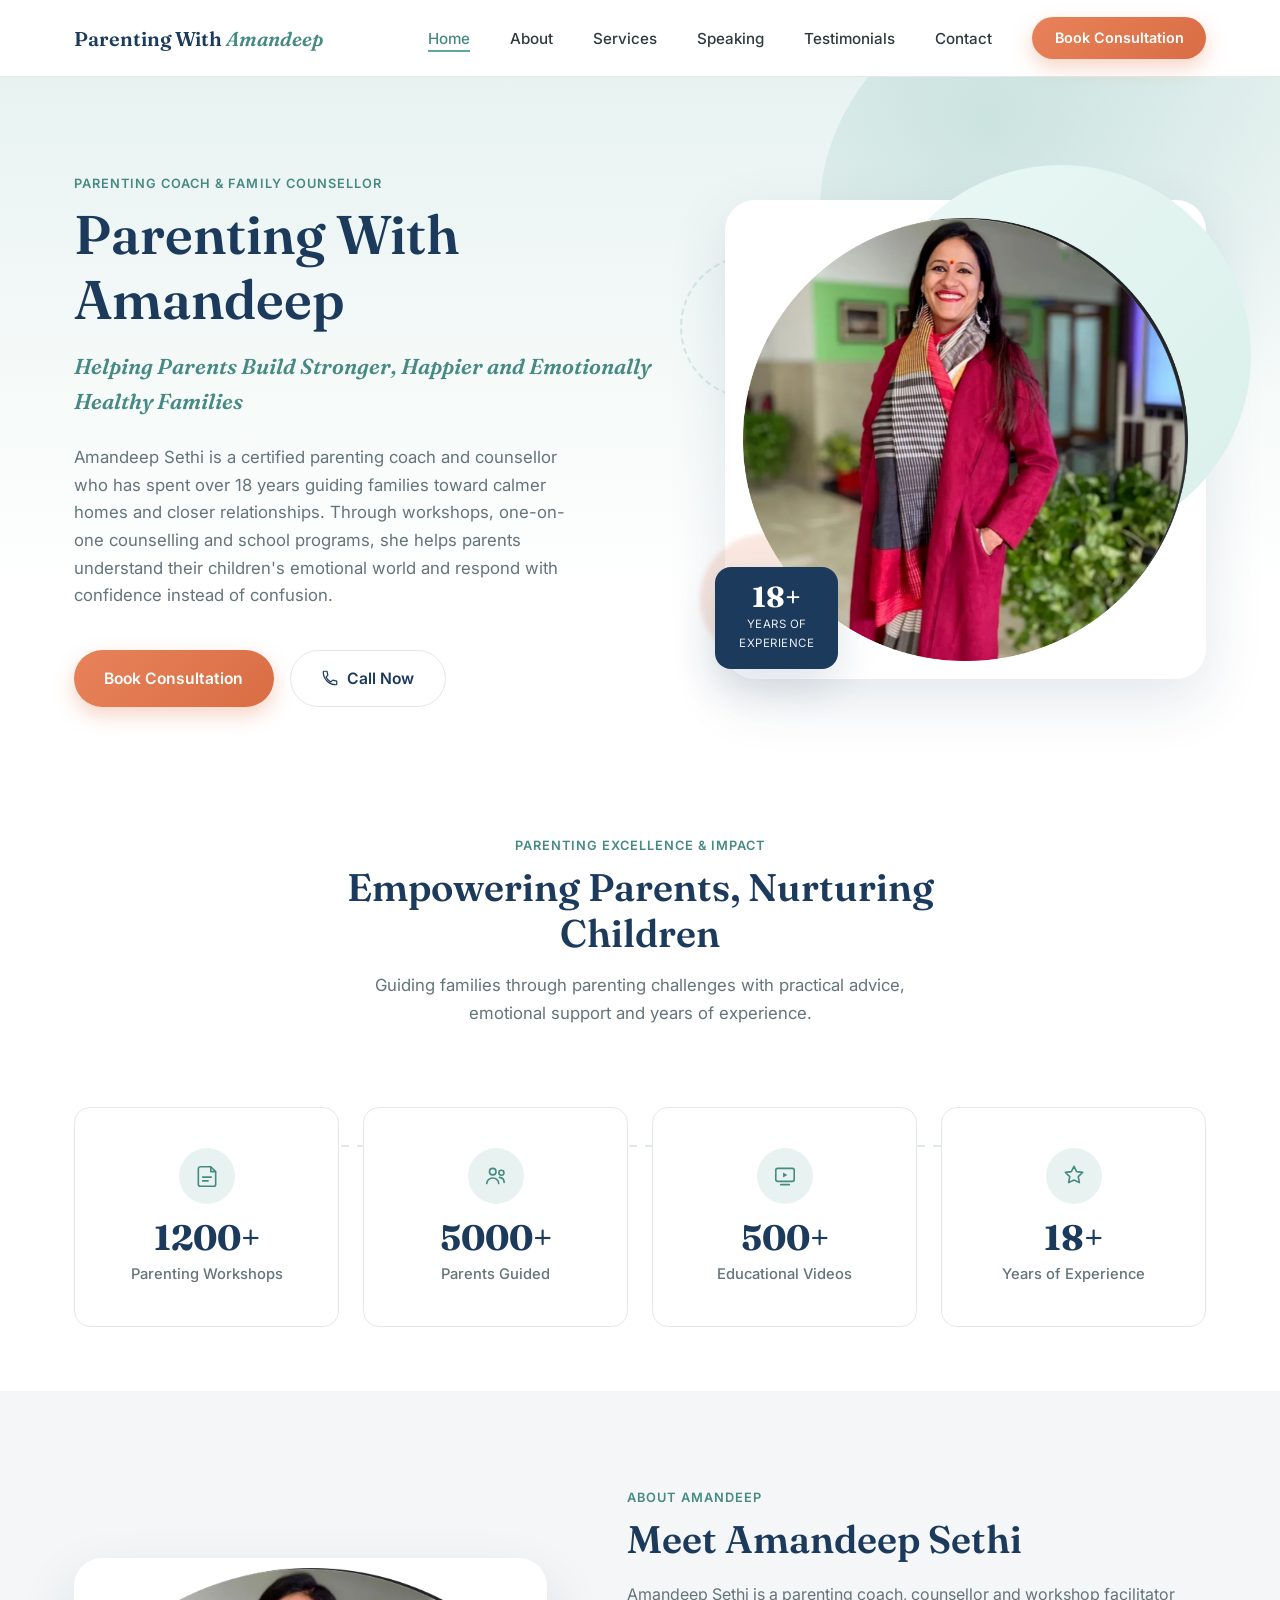
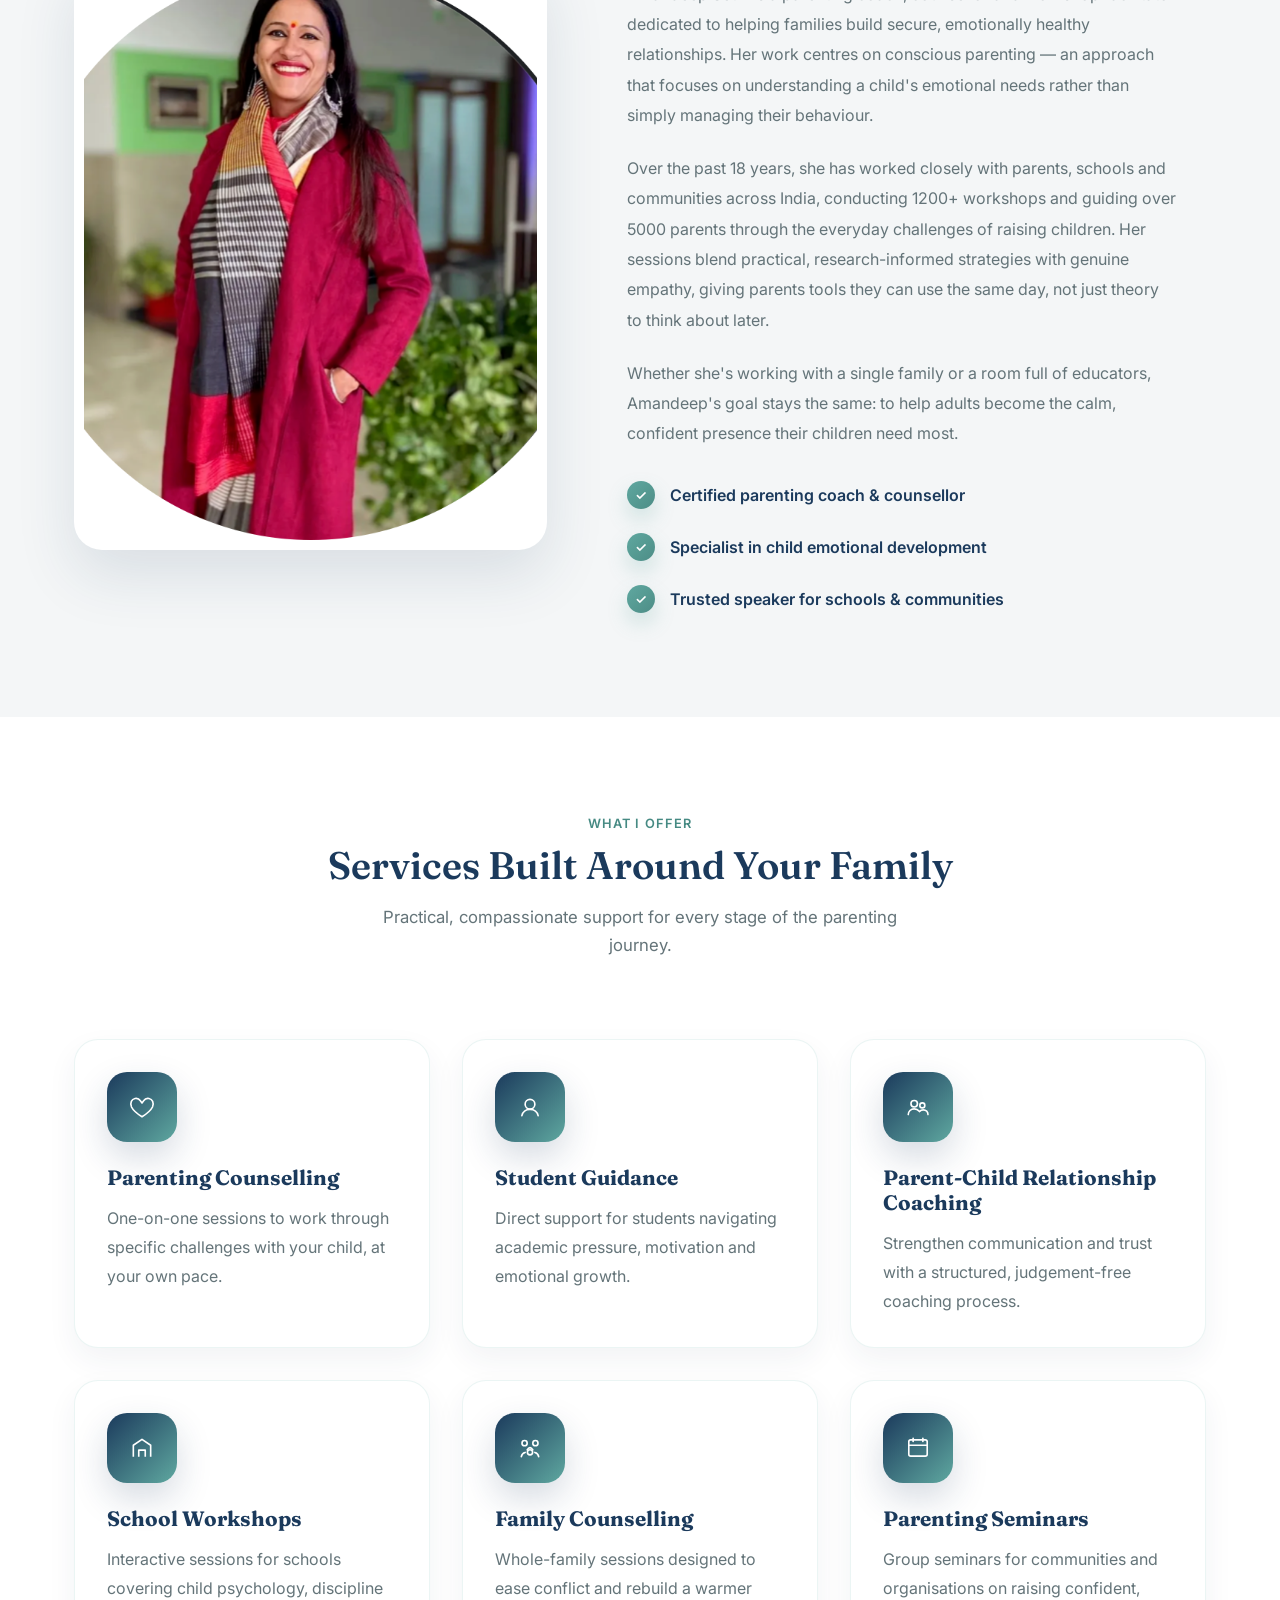
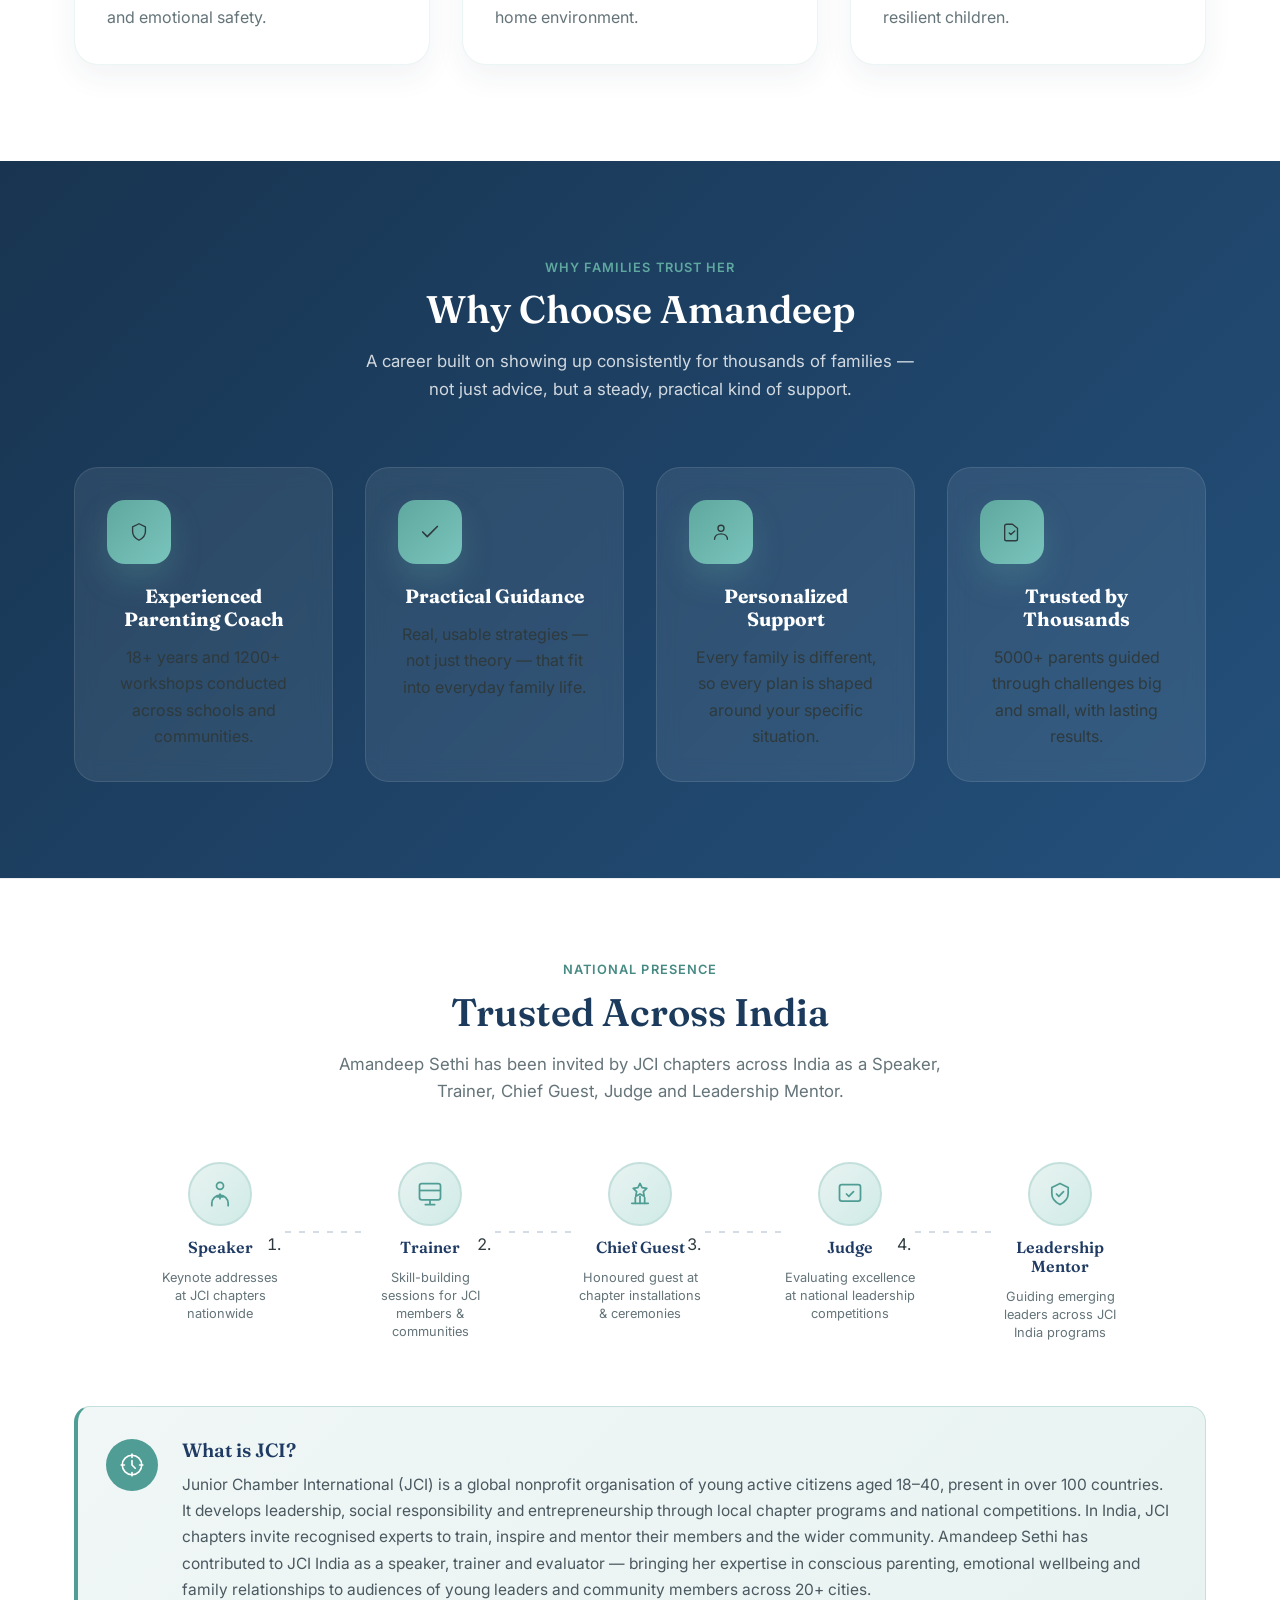
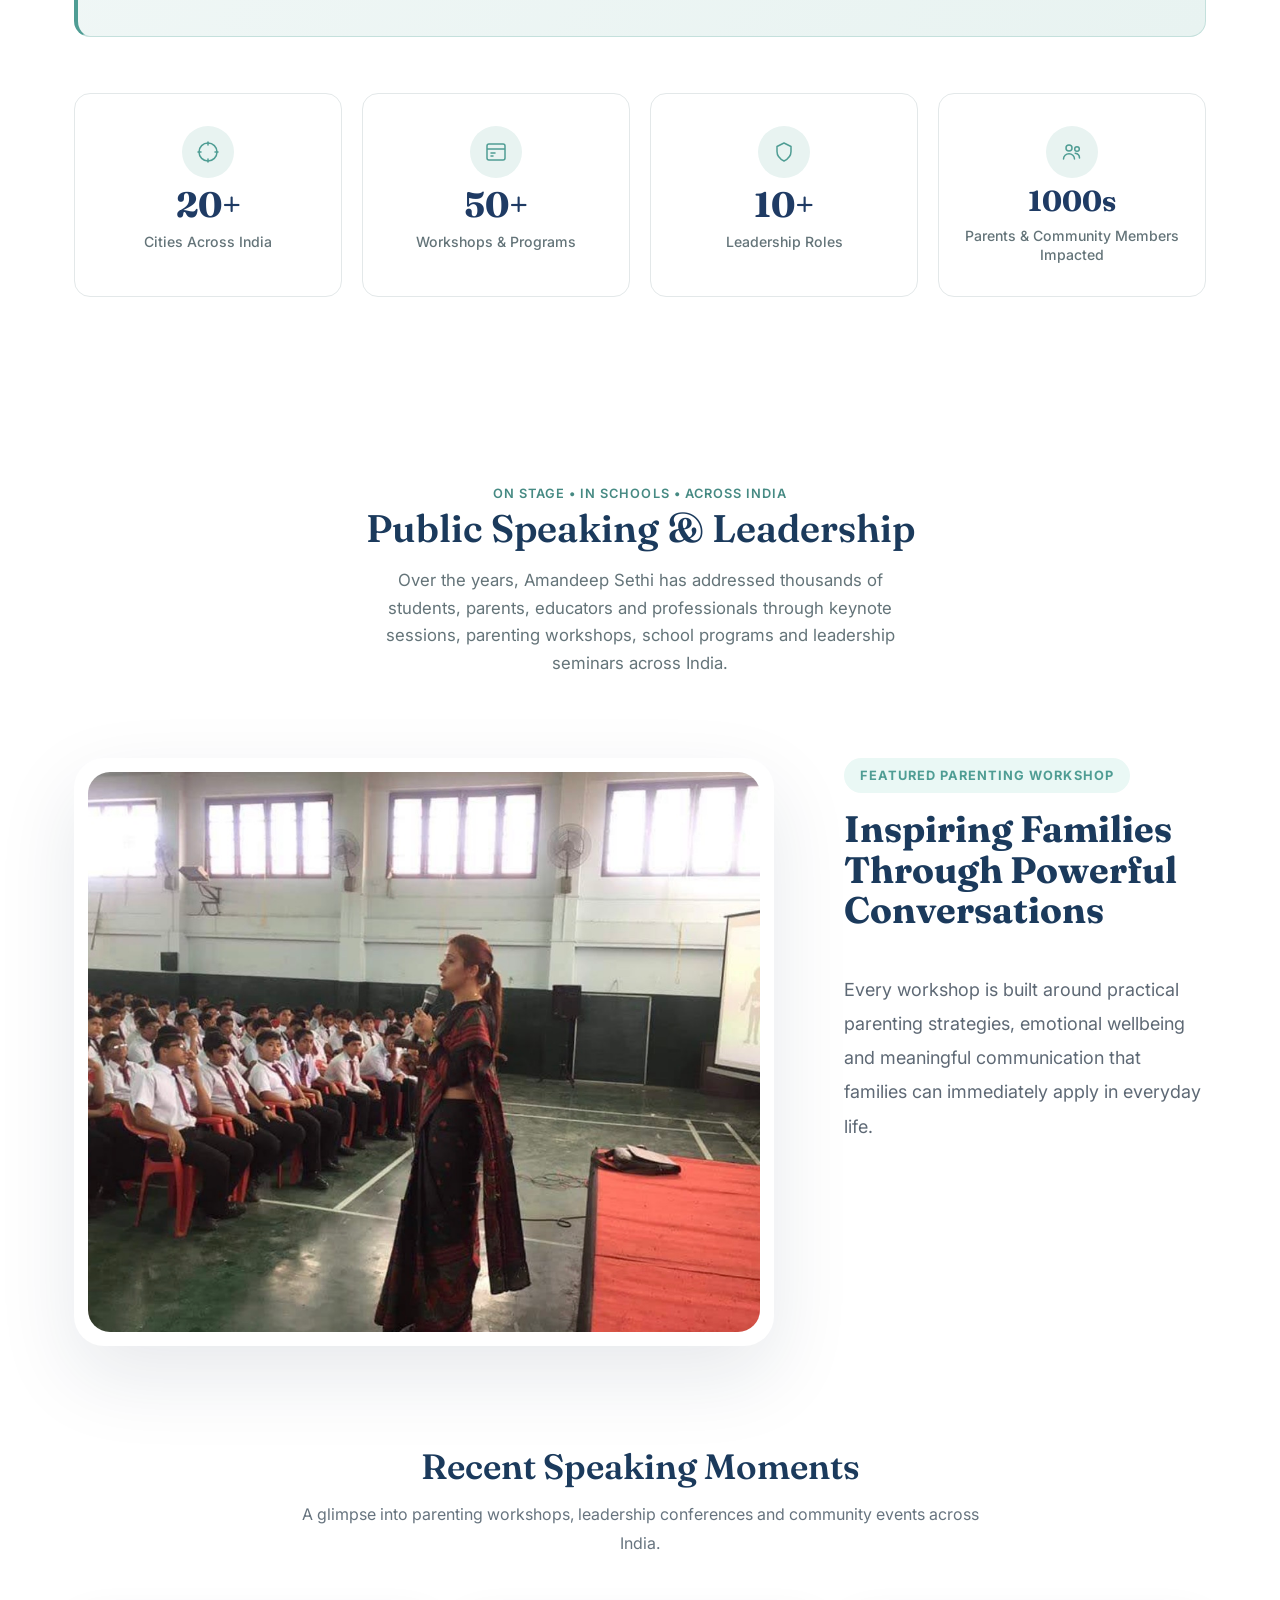
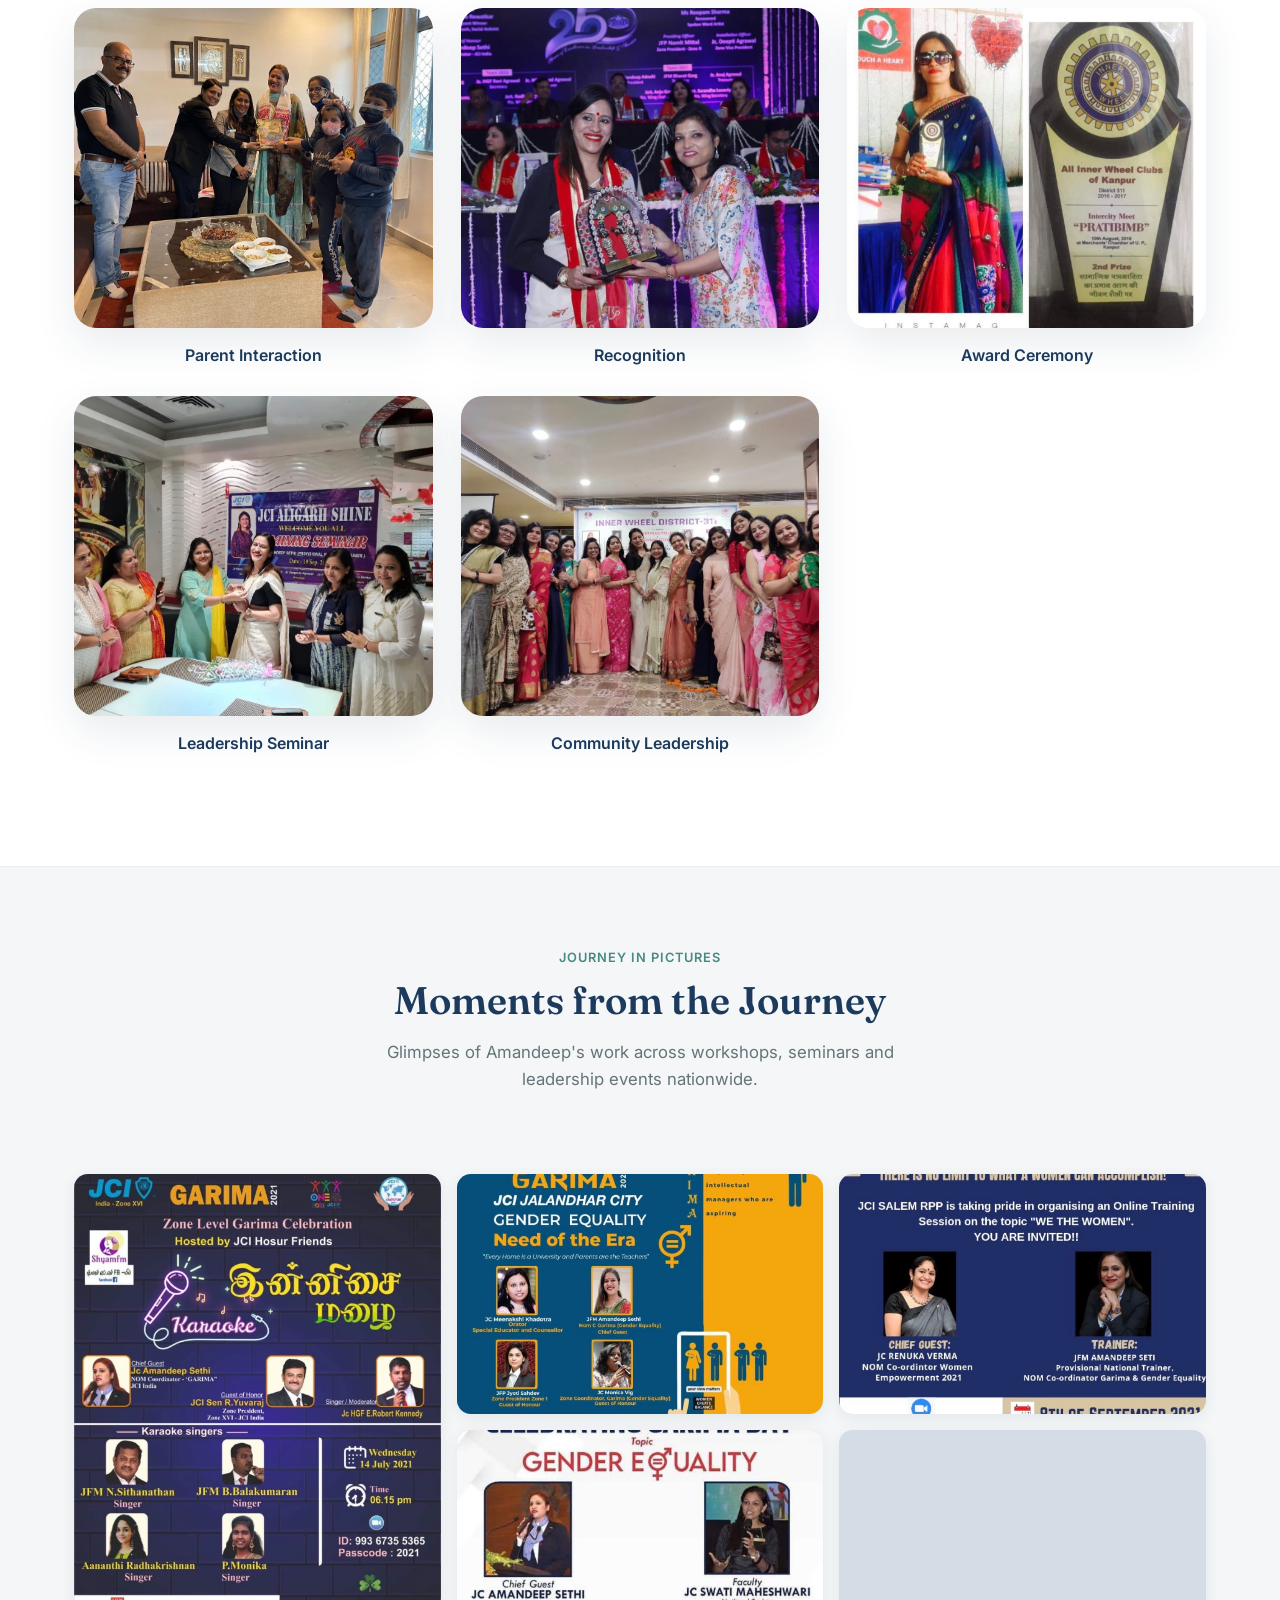
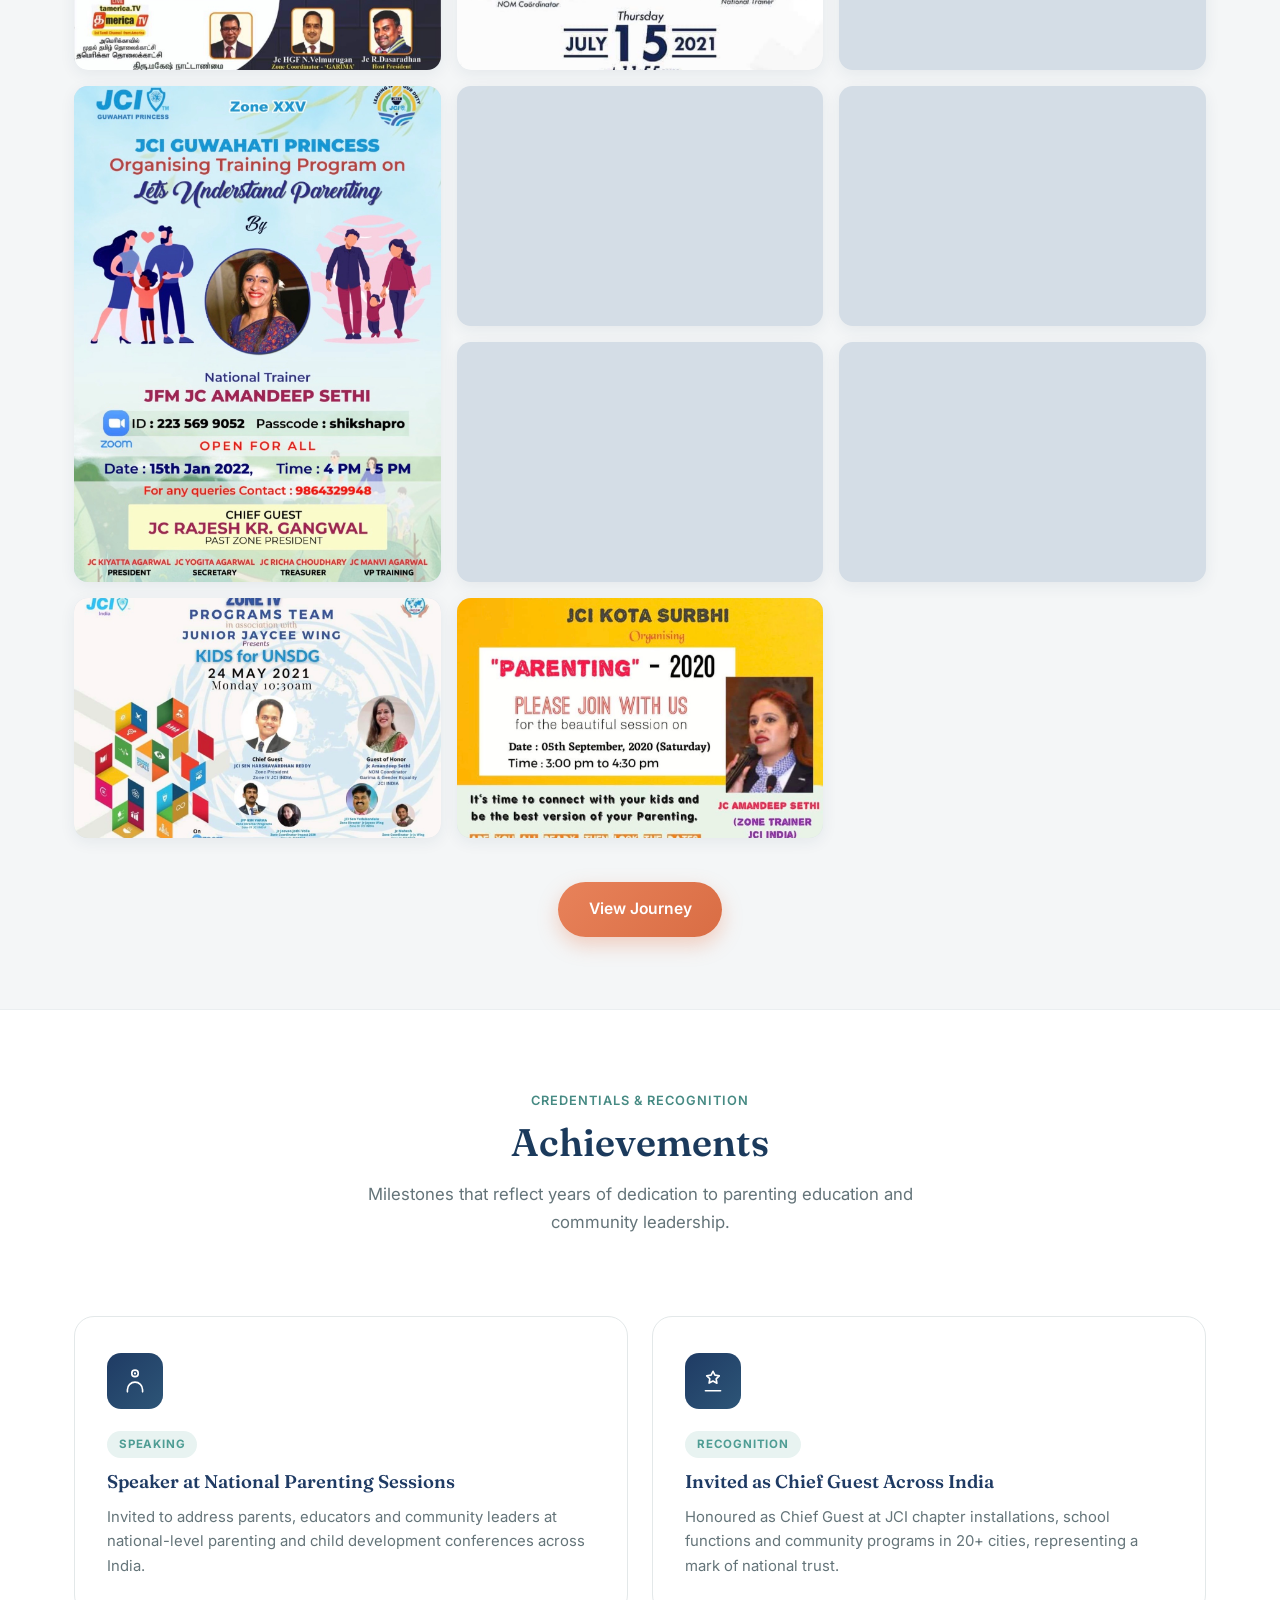
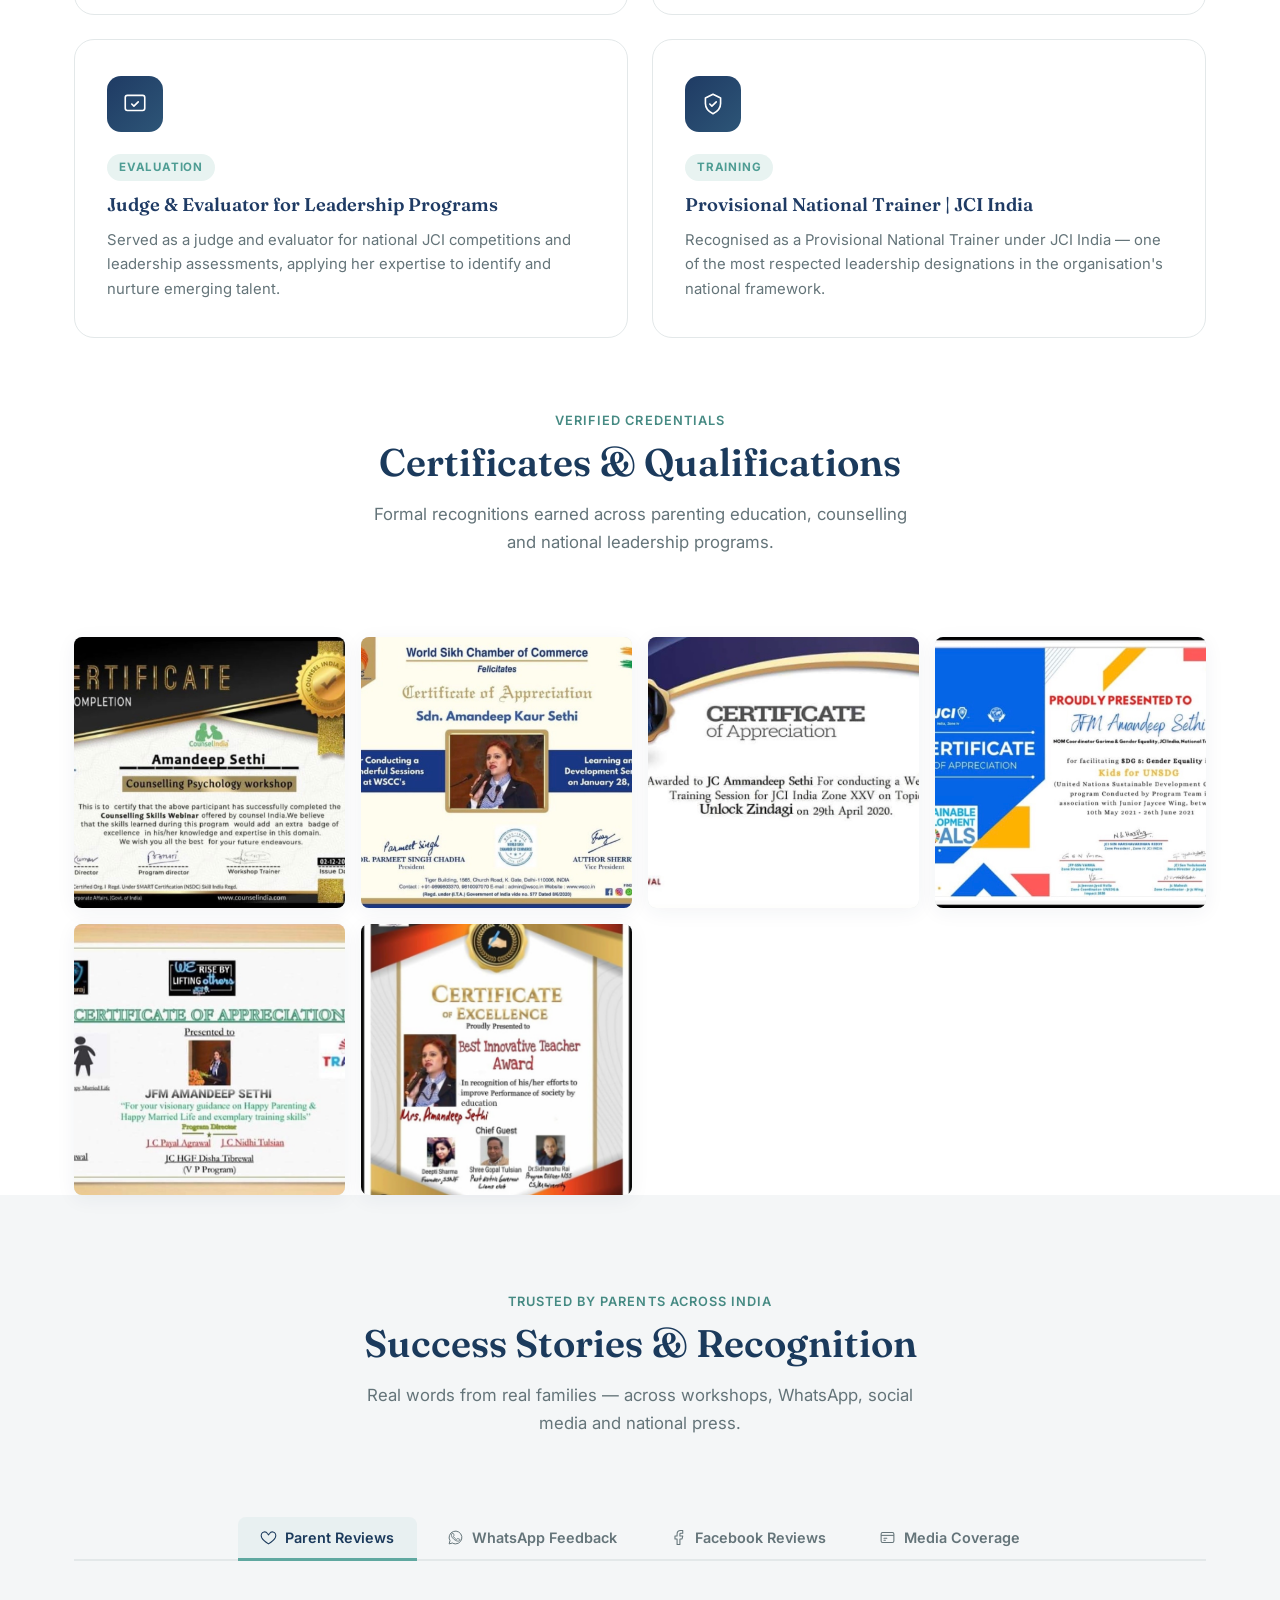
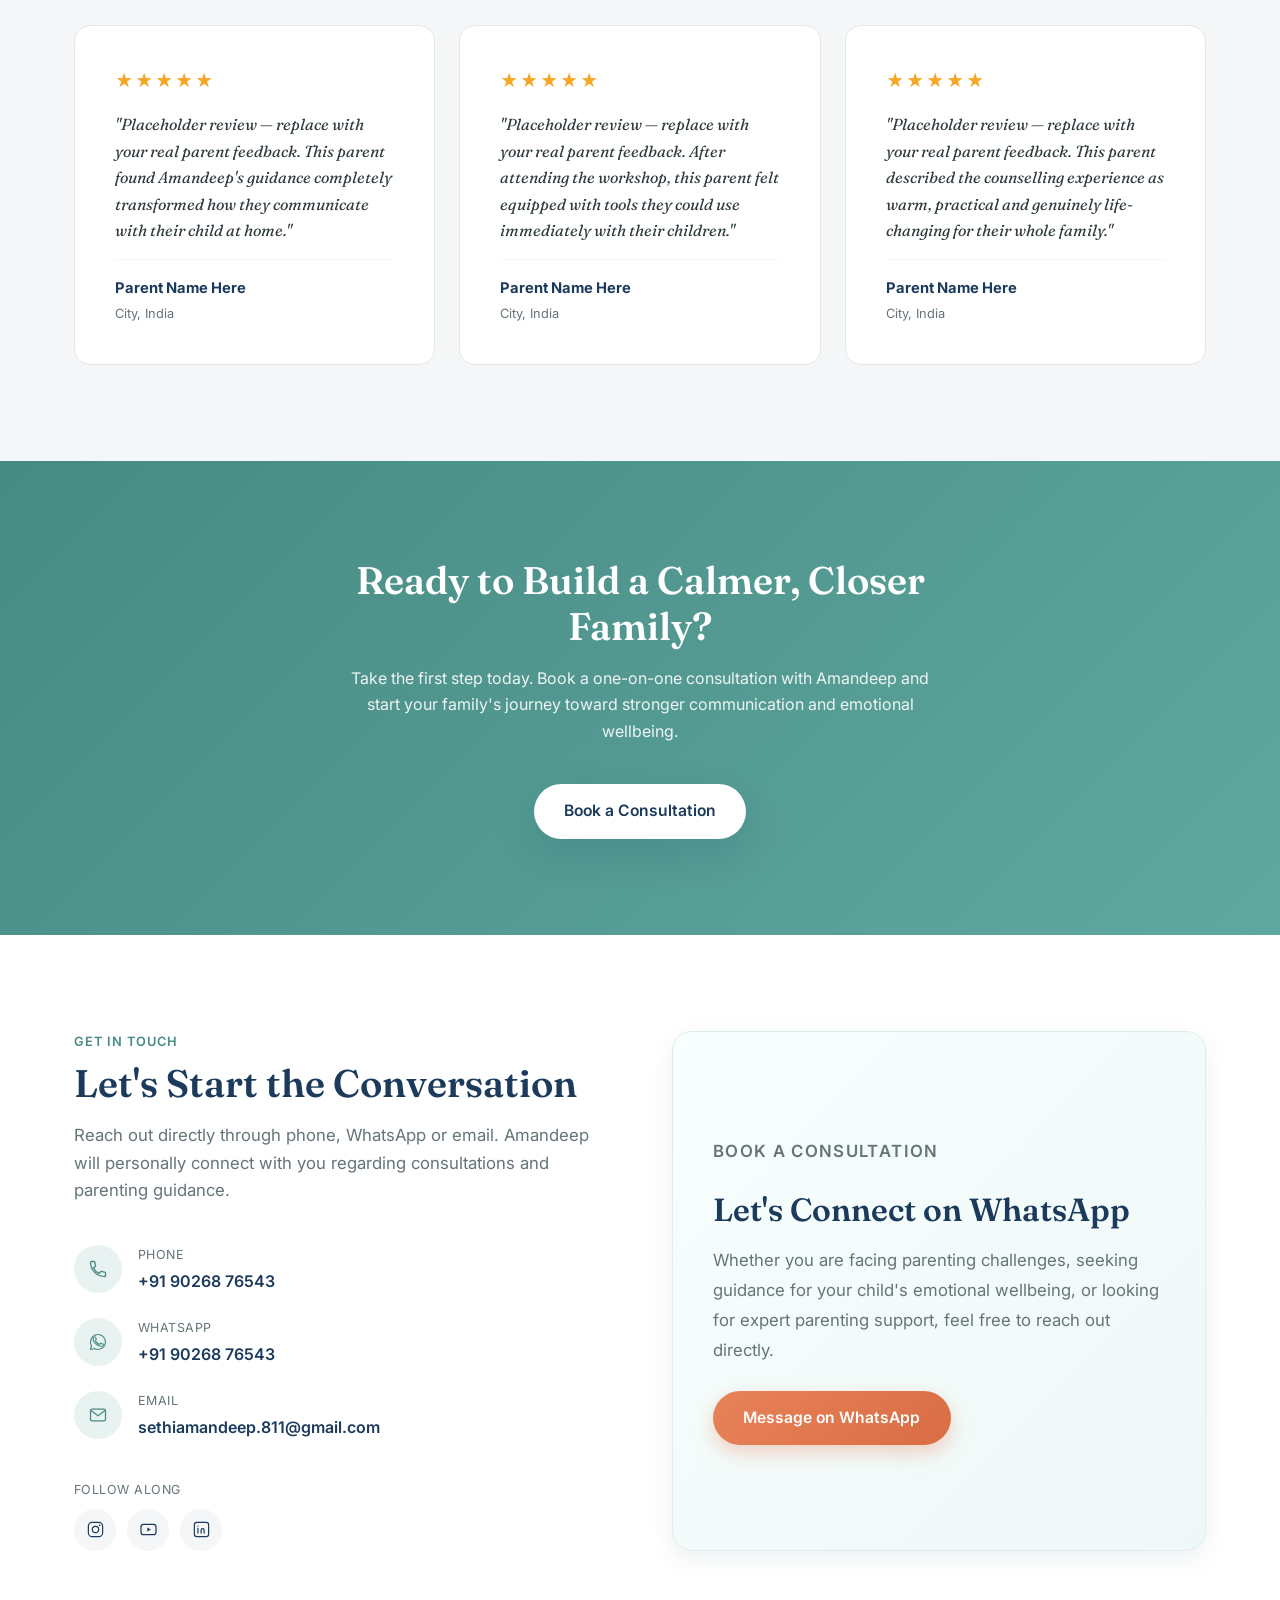
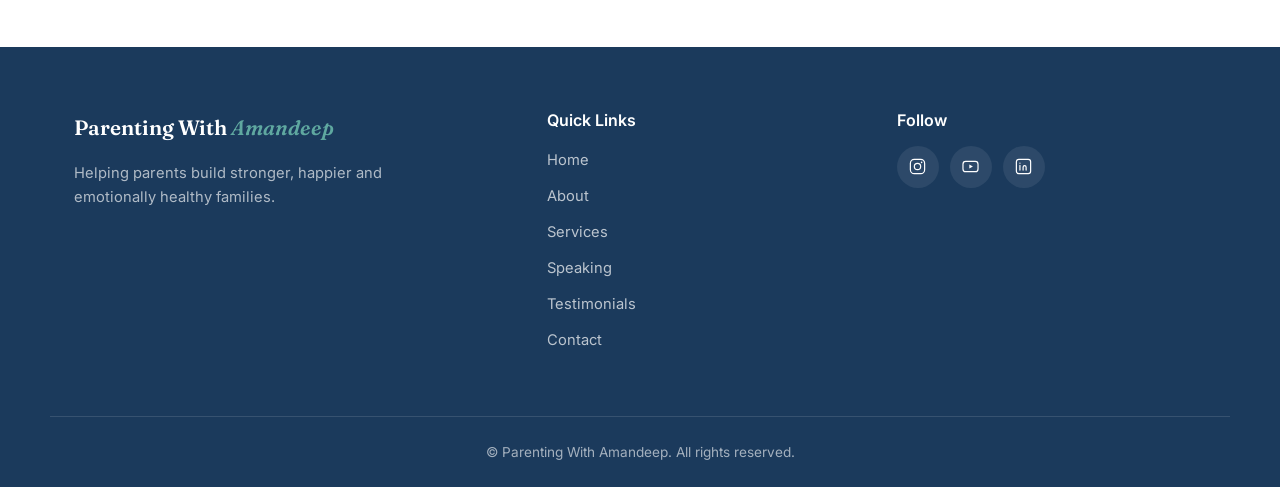
==== indexdummy.html @ 39b19f4b "Modified design of Parenting With Amandeep website" ====
<!DOCTYPE html>
<html lang="en">
<head>
  <meta charset="UTF-8" />
  <meta name="viewport" content="width=device-width, initial-scale=1.0" />
  <meta name="theme-color" content="#1b3a5c" />
  <title>Parenting With Amandeep | Parenting Coach &amp; Family Counsellor</title>
  <meta name="description" content="Amandeep Sethi — Parenting Coach, Counsellor and Workshop Facilitator. 1200+ workshops conducted, 5000+ parents guided. Book a consultation today." />

  <!-- Google Fonts: Fraunces (display/headlines) + Inter (body/UI) -->
  <link rel="preconnect" href="https://fonts.googleapis.com">
  <link rel="preconnect" href="https://fonts.gstatic.com" crossorigin>
  <link href="https://fonts.googleapis.com/css2?family=Fraunces:ital,opsz,wght@0,9..144,300;0,9..144,500;0,9..144,600;0,9..144,700;1,9..144,500&family=Inter:wght@400;500;600;700&display=swap" rel="stylesheet">

  <!-- Stylesheet -->
  <link rel="stylesheet" href="style.css" />
</head>
<body>

  <!-- Skip link for keyboard / screen-reader users -->
  <a href="#main-content" class="skip-link">
    
  </a>

  <!-- =========================================================
       SECTION 1 — NAVBAR
       Sticky top navigation with logo, links, and mobile hamburger
  ========================================================== -->
  <header class="navbar" id="navbar">
    <div class="container navbar__inner">

      <a href="#home" class="navbar__logo" aria-label="Parenting With Amandeep — Home">
        <span class="navbar__logo-text">Parenting With <em>Amandeep</em></span>
      </a>

      <nav class="navbar__nav" id="primaryNav" aria-label="Primary navigation">
        <ul class="navbar__links">
          <li><a href="#home" class="nav-link is-active" aria-current="page">Home</a></li>
          <li><a href="#about" class="nav-link">About</a></li>
          <li><a href="#services" class="nav-link">Services</a></li>
          <li><a href="#public-speaking" class="nav-link">Speaking</a></li>
          <li><a href="#testimonials" class="nav-link">Testimonials</a></li>
          <li><a href="#contact" class="nav-link">Contact</a></li>
        </ul>
        <a href="#contact" class="btn btn--primary btn--sm navbar__cta">Book Consultation</a>
      </nav>

      <!-- Mobile hamburger toggle -->
      <button class="hamburger" id="hamburger" type="button" aria-label="Toggle navigation menu" aria-haspopup="true" aria-expanded="false" aria-controls="mobileMenu">
        <span class="hamburger__bar" aria-hidden="true"></span>
        <span class="hamburger__bar" aria-hidden="true"></span>
        <span class="hamburger__bar" aria-hidden="true"></span>
      </button>
    </div>

    <!-- Mobile slide-down menu -->
    <nav class="mobile-menu" id="mobileMenu" aria-label="Mobile navigation">
      <ul class="mobile-menu__links">
        <li><a href="#home" class="mobile-link">Home</a></li>
        <li><a href="#about" class="mobile-link">About</a></li>
        <li><a href="#services" class="mobile-link">Services</a></li>
        <li><a href="#public-speaking" class="mobile-link">Speaking</a></li>
        <li><a href="#testimonials" class="mobile-link">Testimonials</a></li>
        <li><a href="#contact" class="mobile-link">Contact</a></li>
      </ul>
      <a href="#contact" class="btn btn--primary mobile-menu__cta">Book Consultation</a>
    </nav>
  </header>

  <main id="main-content">

    <!-- =========================================================
         SECTION 2 — HERO
         Headline, subheading, intro paragraph, CTA buttons, portrait
    ========================================================== -->
    <section class="hero" id="home" aria-label="Introduction">
      <div class="hero__blob" aria-hidden="true"></div>
      <div class="container hero__inner">

        <div class="hero__content">
          <p class="eyebrow">Parenting Coach &amp; Family Counsellor</p>
          <h1 class="hero__title">Parenting With Amandeep</h1>
          <p class="hero__subtitle">Helping Parents Build Stronger, Happier and Emotionally Healthy Families</p>
          <p class="hero__text">
            Amandeep Sethi is a certified parenting coach and counsellor who has spent over 18 years
            guiding families toward calmer homes and closer relationships. Through workshops, one-on-one
            counselling and school programs, she helps parents understand their children's emotional world
            and respond with confidence instead of confusion.
          </p>

          <div class="hero__actions">
            <a href="#contact" class="btn btn--primary">
              Book Consultation
            </a>
            <a href="tel:+910000000000" class="btn btn--outline">
              <svg class="btn__icon" viewBox="0 0 24 24" fill="none" aria-hidden="true">
                <path d="M6.6 10.8c1.4 2.8 3.7 5.1 6.5 6.5l2.2-2.2c.3-.3.7-.4 1-.2 1.2.5 2.4.8 3.7.8.6 0 1 .4 1 1V20c0 .6-.4 1-1 1C10.6 21 3 13.4 3 4c0-.6.4-1 1-1h3.3c.6 0 1 .4 1 1 0 1.3.3 2.5.8 3.7.1.4 0 .8-.2 1L6.6 10.8z" stroke="currentColor" stroke-width="1.6" stroke-linecap="round" stroke-linejoin="round"/>
              </svg>
              Call Now
            </a>
          </div>
        </div>

        <div class="hero__media">
          <div class="hero__image-frame">
            <img
              src="images/amandeep.PNG"
              alt="Amandeep Sethi, Parenting Coach and Counsellor"
              class="hero__image"
              width="800"
              height="840"
              loading="eager"
              decoding="async"
              fetchpriority="high" />
          </div>
          <div class="hero__badge">
            <span class="hero__badge-number">18+</span>
            <span class="hero__badge-label">Years of<br />Experience</span>
          </div>
        </div>

      </div>
    </section>

    <!-- =========================================================
         SECTION 3 — ACHIEVEMENTS
         Milestone strip: connected stat cards representing a
         career timeline of accumulated trust
    ========================================================== -->
    <section class="achievements" aria-labelledby="achievements-heading">
      <div class="container">
        <div class="section-head">
          <p class="eyebrow">Parenting Excellence &amp; Impact</p>
          <h2 class="section-title" id="achievements-heading">
            Empowering Parents, Nurturing Children
          </h2>
          <p class="section-subtitle">
            Guiding families through parenting challenges with practical advice, emotional support and years of experience.
          </p>
        </div>
      </div>
      <div class="container">
        <ul class="milestones" aria-label="Career milestones">

          <li class="milestone">
            <div class="milestone__icon" aria-hidden="true">
              <svg viewBox="0 0 24 24" fill="none" aria-hidden="true"><path d="M4 19.5V5.5a2 2 0 0 1 2-2h9.5l4.5 4.5V19.5a2 2 0 0 1-2 2H6a2 2 0 0 1-2-2z" stroke="currentColor" stroke-width="1.5" stroke-linejoin="round"/><path d="M15.5 3.5V8h4.5" stroke="currentColor" stroke-width="1.5" stroke-linejoin="round"/><path d="M8 13h8M8 16.5h5" stroke="currentColor" stroke-width="1.5" stroke-linecap="round"/></svg>
            </div>
            <span class="milestone__number" data-count="1200" data-suffix="+" aria-label="1200 plus">0</span>
            <span class="milestone__label">Parenting Workshops</span>
          </li>

          <li class="milestone">
            <div class="milestone__icon" aria-hidden="true">
              <svg viewBox="0 0 24 24" fill="none" aria-hidden="true"><circle cx="9" cy="8" r="3" stroke="currentColor" stroke-width="1.5"/><path d="M3.5 19c0-3 2.5-5.2 5.5-5.2s5.5 2.2 5.5 5.2" stroke="currentColor" stroke-width="1.5" stroke-linecap="round"/><circle cx="17" cy="9" r="2.3" stroke="currentColor" stroke-width="1.5"/><path d="M15.2 13.3c2.4.3 4.3 2.2 4.3 4.7" stroke="currentColor" stroke-width="1.5" stroke-linecap="round"/></svg>
            </div>
            <span class="milestone__number" data-count="5000" data-suffix="+" aria-label="5000 plus">0</span>
            <span class="milestone__label">Parents Guided</span>
          </li>

          <li class="milestone">
            <div class="milestone__icon" aria-hidden="true">
              <svg viewBox="0 0 24 24" fill="none" aria-hidden="true"><rect x="3.5" y="5" width="17" height="12" rx="1.8" stroke="currentColor" stroke-width="1.5"/><path d="M10.2 8.7l4 2.3-4 2.3V8.7z" fill="currentColor"/><path d="M8 20h8" stroke="currentColor" stroke-width="1.5" stroke-linecap="round"/></svg>
            </div>
            <span class="milestone__number" data-count="500" data-suffix="+" aria-label="500 plus">0</span>
            <span class="milestone__label">Educational Videos</span>
          </li>

          <li class="milestone">
            <div class="milestone__icon" aria-hidden="true">
              <svg viewBox="0 0 24 24" fill="none" aria-hidden="true"><path d="M12 3l2.4 5 5.6.7-4.1 3.9 1.1 5.5L12 15.7 7 18.1l1.1-5.5L4 8.7l5.6-.7L12 3z" stroke="currentColor" stroke-width="1.5" stroke-linejoin="round"/></svg>
            </div>
            <span class="milestone__number" data-count="18" data-suffix="+" aria-label="18 plus">0</span>
            <span class="milestone__label">Years of Experience</span>
          </li>

        </ul>
      </div>
    </section>

    <!-- =========================================================
         SECTION 4 — ABOUT
         Title, professional bio copy, secondary image placeholder
    ========================================================== -->
    <section class="about" id="about" aria-labelledby="about-heading">
      <div class="container about__inner">

        <div class="about__media">
          <div class="about__image-frame">
            <img
              src="images/amandeep-about.PNG"
              alt="Amandeep Sethi conducting a parenting workshop"
              class="about__image"
              width="640"
              height="800"
              loading="lazy"
              decoding="async" />
          </div>
        </div>

        <div class="about__content">
          <p class="eyebrow">About Amandeep</p>
          <h2 class="section-title" id="about-heading">Meet Amandeep Sethi</h2>
          <p class="about__text">
            Amandeep Sethi is a parenting coach, counsellor and workshop facilitator dedicated to helping
            families build secure, emotionally healthy relationships. Her work centres on conscious
            parenting — an approach that focuses on understanding a child's emotional needs rather than
            simply managing their behaviour.
          </p>
          <p class="about__text">
            Over the past 18 years, she has worked closely with parents, schools and communities across
            India, conducting 1200+ workshops and guiding over 5000 parents through the everyday
            challenges of raising children. Her sessions blend practical, research-informed strategies
            with genuine empathy, giving parents tools they can use the same day, not just theory to
            think about later.
          </p>
          <p class="about__text">
            Whether she's working with a single family or a room full of educators, Amandeep's goal stays
            the same: to help adults become the calm, confident presence their children need most.
          </p>

          <ul class="about__highlights">
            <li><span class="check" aria-hidden="true">✓</span> Certified parenting coach &amp; counsellor</li>
            <li><span class="check" aria-hidden="true">✓</span> Specialist in child emotional development</li>
            <li><span class="check" aria-hidden="true">✓</span> Trusted speaker for schools &amp; communities</li>
          </ul>
        </div>

      </div>
    </section>

    <!-- =========================================================
         SECTION 5 — SERVICES
         Responsive icon-led service cards
    ========================================================== -->
    <section class="services" id="services" aria-labelledby="services-heading">
      <div class="container">
        <div class="section-head">
          <p class="eyebrow">What I Offer</p>
          <h2 class="section-title" id="services-heading">Services Built Around Your Family</h2>
          <p class="section-subtitle">Practical, compassionate support for every stage of the parenting journey.</p>
        </div>

        <div class="services__grid">

          <article class="service-card">
            <div class="service-card__icon" aria-hidden="true">
              <svg viewBox="0 0 24 24" fill="none" aria-hidden="true"><path d="M12 21s-7.5-4.6-9.7-9C.7 8.1 2.4 4.8 5.6 4.2c2-.4 3.8.5 4.9 2.1l1.5 2 1.5-2c1.1-1.6 2.9-2.5 4.9-2.1 3.2.6 4.9 3.9 3.3 7.8C19.5 16.4 12 21 12 21z" stroke="currentColor" stroke-width="1.5" stroke-linejoin="round"/></svg>
            </div>
            <h3 class="service-card__title">Parenting Counselling</h3>
            <p class="service-card__text">One-on-one sessions to work through specific challenges with your child, at your own pace.</p>
          </article>

          <article class="service-card">
            <div class="service-card__icon" aria-hidden="true">
              <svg viewBox="0 0 24 24" fill="none" aria-hidden="true"><path d="M12 14c2.5 0 4.5-2 4.5-4.5S14.5 5 12 5 7.5 7 7.5 9.5 9.5 14 12 14z" stroke="currentColor" stroke-width="1.5"/><path d="M4.5 20c.6-3.4 3.6-5.8 7.5-5.8s6.9 2.4 7.5 5.8" stroke="currentColor" stroke-width="1.5" stroke-linecap="round"/></svg>
            </div>
            <h3 class="service-card__title">Student Guidance</h3>
            <p class="service-card__text">Direct support for students navigating academic pressure, motivation and emotional growth.</p>
          </article>

          <article class="service-card">
            <div class="service-card__icon" aria-hidden="true">
              <svg viewBox="0 0 24 24" fill="none" aria-hidden="true"><circle cx="8.5" cy="9" r="3" stroke="currentColor" stroke-width="1.5"/><circle cx="16" cy="10.5" r="2.3" stroke="currentColor" stroke-width="1.5"/><path d="M3 19c0-3 2.5-5.3 5.5-5.3 1.8 0 3.4.8 4.4 2.1" stroke="currentColor" stroke-width="1.5" stroke-linecap="round"/><path d="M13.5 16.2c.8-1 2-1.6 3.4-1.6 2.4 0 4.3 1.9 4.3 4.4" stroke="currentColor" stroke-width="1.5" stroke-linecap="round"/></svg>
            </div>
            <h3 class="service-card__title">Parent-Child Relationship Coaching</h3>
            <p class="service-card__text">Strengthen communication and trust with a structured, judgement-free coaching process.</p>
          </article>

          <article class="service-card">
            <div class="service-card__icon" aria-hidden="true">
              <svg viewBox="0 0 24 24" fill="none" aria-hidden="true"><path d="M4 20V9.5L12 4l8 5.5V20" stroke="currentColor" stroke-width="1.5" stroke-linejoin="round"/><path d="M9 20v-6h6v6" stroke="currentColor" stroke-width="1.5" stroke-linejoin="round"/></svg>
            </div>
            <h3 class="service-card__title">School Workshops</h3>
            <p class="service-card__text">Interactive sessions for schools covering child psychology, discipline and emotional safety.</p>
          </article>

          <article class="service-card">
            <div class="service-card__icon" aria-hidden="true">
              <svg viewBox="0 0 24 24" fill="none" aria-hidden="true"><circle cx="7" cy="7.5" r="2.4" stroke="currentColor" stroke-width="1.5"/><circle cx="17" cy="7.5" r="2.4" stroke="currentColor" stroke-width="1.5"/><circle cx="12" cy="16" r="2.4" stroke="currentColor" stroke-width="1.5"/><path d="M4 20c.3-2 1.6-3.5 3.5-3.9M20 20c-.3-2-1.6-3.5-3.5-3.9M9.4 13.7c.7-1.2 1.6-2 2.6-2s1.9.8 2.6 2" stroke="currentColor" stroke-width="1.5" stroke-linecap="round"/></svg>
            </div>
            <h3 class="service-card__title">Family Counselling</h3>
            <p class="service-card__text">Whole-family sessions designed to ease conflict and rebuild a warmer home environment.</p>
          </article>

          <article class="service-card">
            <div class="service-card__icon" aria-hidden="true">
              <svg viewBox="0 0 24 24" fill="none" aria-hidden="true"><rect x="3.5" y="4.5" width="17" height="15" rx="1.8" stroke="currentColor" stroke-width="1.5"/><path d="M3.5 9.5h17" stroke="currentColor" stroke-width="1.5"/><path d="M7.5 3v3M16.5 3v3" stroke="currentColor" stroke-width="1.5" stroke-linecap="round"/></svg>
            </div>
            <h3 class="service-card__title">Parenting Seminars</h3>
            <p class="service-card__text">Group seminars for communities and organisations on raising confident, resilient children.</p>
          </article>

        </div>
      </div>
    </section>

    <!-- =========================================================
         SECTION 6 — WHY CHOOSE AMANDEEP
    ========================================================== -->
    <section class="why-choose" aria-labelledby="why-choose-heading">
      <div class="container why-choose__inner">

        <div class="why-choose__content">
          <p class="eyebrow">Why Families Trust Her</p>
          <h2 class="section-title" id="why-choose-heading">Why Choose Amandeep</h2>
          <p class="section-subtitle">
            A career built on showing up consistently for thousands of families — not just advice,
            but a steady, practical kind of support.
          </p>

          <div class="why-grid">
            <div class="why-item">
              <div class="why-item__icon" aria-hidden="true">
                <svg viewBox="0 0 24 24" fill="none" aria-hidden="true"><path d="M12 3l7 3.5v5c0 4.5-3 7.5-7 9.5-4-2-7-5-7-9.5v-5L12 3z" stroke="currentColor" stroke-width="1.5" stroke-linejoin="round"/></svg>
              </div>
              <h3 class="why-item__title">Experienced Parenting Coach</h3>
              <p class="why-item__text">18+ years and 1200+ workshops conducted across schools and communities.</p>
            </div>

            <div class="why-item">
              <div class="why-item__icon" aria-hidden="true">
                <svg viewBox="0 0 24 24" fill="none" aria-hidden="true"><path d="M4 12l5 5L20 6" stroke="currentColor" stroke-width="1.8" stroke-linecap="round" stroke-linejoin="round"/></svg>
              </div>
              <h3 class="why-item__title">Practical Guidance</h3>
              <p class="why-item__text">Real, usable strategies — not just theory — that fit into everyday family life.</p>
            </div>

            <div class="why-item">
              <div class="why-item__icon" aria-hidden="true">
                <svg viewBox="0 0 24 24" fill="none" aria-hidden="true"><circle cx="12" cy="8" r="3.3" stroke="currentColor" stroke-width="1.5"/><path d="M5 20c0-3.5 3-6 7-6s7 2.5 7 6" stroke="currentColor" stroke-width="1.5" stroke-linecap="round"/></svg>
              </div>
              <h3 class="why-item__title">Personalized Support</h3>
              <p class="why-item__text">Every family is different, so every plan is shaped around your specific situation.</p>
            </div>

            <div class="why-item">
              <div class="why-item__icon" aria-hidden="true">
                <svg viewBox="0 0 24 24" fill="none" aria-hidden="true"><path d="M4 19.5V5.5a2 2 0 0 1 2-2h6.5L18 8v11.5a2 2 0 0 1-2 2H6a2 2 0 0 1-2-2z" stroke="currentColor" stroke-width="1.5" stroke-linejoin="round"/><path d="M9 13l1.8 1.8L15 11" stroke="currentColor" stroke-width="1.5" stroke-linecap="round" stroke-linejoin="round"/></svg>
              </div>
              <h3 class="why-item__title">Trusted by Thousands</h3>
              <p class="why-item__text">5000+ parents guided through challenges big and small, with lasting results.</p>
            </div>
          </div>
        </div>

      </div>
    </section>

    <!-- =========================================================
         SECTION 7 — NATIONAL SPEAKING & LEADERSHIP JOURNEY
    ========================================================== -->
    <section class="jci-section" id="jci-journey" aria-labelledby="jci-journey-heading">
      <div class="container">

        <!-- Section header -->
        <div class="section-head jci-section__head">
          <p class="eyebrow">National Presence</p>
          <h2 class="section-title" id="jci-journey-heading">Trusted Across India</h2>
          <p class="section-subtitle jci-section__subtitle">
            Amandeep Sethi has been invited by JCI chapters across India as a
            Speaker, Trainer, Chief Guest, Judge and Leadership Mentor.
          </p>
        </div>

        <!-- Horizontal role timeline -->
        <ol class="jci-timeline" aria-label="Roles held by Amandeep Sethi across JCI India">

          <li class="jci-timeline__item jci-reveal">
            <div class="jci-timeline__icon" aria-hidden="true">
              <svg viewBox="0 0 24 24" fill="none" aria-hidden="true">
                <path d="M12 2a3 3 0 1 0 0 6 3 3 0 0 0 0-6z" stroke="currentColor" stroke-width="1.5"/>
                <path d="M5 22v-2a7 7 0 0 1 14 0v2" stroke="currentColor" stroke-width="1.5" stroke-linecap="round"/>
                <path d="M12 12v4M9.5 14.5h5" stroke="currentColor" stroke-width="1.5" stroke-linecap="round"/>
              </svg>
            </div>
            <h3 class="jci-timeline__title">Speaker</h3>
            <p class="jci-timeline__desc">Keynote addresses at JCI chapters nationwide</p>
          </li>

          <li class="jci-timeline__connector" aria-hidden="true"></li>

          <li class="jci-timeline__item jci-reveal">
            <div class="jci-timeline__icon" aria-hidden="true">
              <svg viewBox="0 0 24 24" fill="none" aria-hidden="true">
                <rect x="3" y="3" width="18" height="14" rx="2" stroke="currentColor" stroke-width="1.5"/>
                <path d="M3 9h18" stroke="currentColor" stroke-width="1.5"/>
                <path d="M8 21h8M12 17v4" stroke="currentColor" stroke-width="1.5" stroke-linecap="round"/>
              </svg>
            </div>
            <h3 class="jci-timeline__title">Trainer</h3>
            <p class="jci-timeline__desc">Skill-building sessions for JCI members &amp; communities</p>
          </li>

          <li class="jci-timeline__connector" aria-hidden="true"></li>

          <li class="jci-timeline__item jci-reveal">
            <div class="jci-timeline__icon" aria-hidden="true">
              <svg viewBox="0 0 24 24" fill="none" aria-hidden="true">
                <path d="M12 3l1.8 3.6 4 .6-2.9 2.8.7 4L12 12l-3.6 1.9.7-4L6.2 7.2l4-.6z" stroke="currentColor" stroke-width="1.5" stroke-linejoin="round"/>
                <path d="M5 20h14" stroke="currentColor" stroke-width="1.5" stroke-linecap="round"/>
                <path d="M8 20v-5M12 20v-6M16 20v-5" stroke="currentColor" stroke-width="1.5" stroke-linecap="round"/>
              </svg>
            </div>
            <h3 class="jci-timeline__title">Chief Guest</h3>
            <p class="jci-timeline__desc">Honoured guest at chapter installations &amp; ceremonies</p>
          </li>

          <li class="jci-timeline__connector" aria-hidden="true"></li>

          <li class="jci-timeline__item jci-reveal">
            <div class="jci-timeline__icon" aria-hidden="true">
              <svg viewBox="0 0 24 24" fill="none" aria-hidden="true">
                <path d="M9 12l2 2 4-4" stroke="currentColor" stroke-width="1.5" stroke-linecap="round" stroke-linejoin="round"/>
                <path d="M3 6a2 2 0 0 1 2-2h14a2 2 0 0 1 2 2v10a2 2 0 0 1-2 2H5a2 2 0 0 1-2-2z" stroke="currentColor" stroke-width="1.5"/>
              </svg>
            </div>
            <h3 class="jci-timeline__title">Judge</h3>
            <p class="jci-timeline__desc">Evaluating excellence at national leadership competitions</p>
          </li>

          <li class="jci-timeline__connector" aria-hidden="true"></li>

          <li class="jci-timeline__item jci-reveal">
            <div class="jci-timeline__icon" aria-hidden="true">
              <svg viewBox="0 0 24 24" fill="none" aria-hidden="true">
                <path d="M12 3l7 3.5v5c0 4.5-3 7.5-7 9.5-4-2-7-5-7-9.5v-5L12 3z" stroke="currentColor" stroke-width="1.5" stroke-linejoin="round"/>
                <path d="M9 12l2 2 4-4" stroke="currentColor" stroke-width="1.5" stroke-linecap="round" stroke-linejoin="round"/>
              </svg>
            </div>
            <h3 class="jci-timeline__title">Leadership Mentor</h3>
            <p class="jci-timeline__desc">Guiding emerging leaders across JCI India programs</p>
          </li>

        </ol>
        <!-- end jci-timeline -->

        <!-- JCI Information Card -->
        <div class="jci-info-card jci-reveal" role="note" aria-label="About JCI">
          <div class="jci-info-card__icon" aria-hidden="true">
            <svg viewBox="0 0 24 24" fill="none">
              <circle cx="12" cy="12" r="9" stroke="currentColor" stroke-width="1.5"/>
              <path d="M2 12h3M19 12h3M12 2v3M12 19v3" stroke="currentColor" stroke-width="1.5" stroke-linecap="round"/>
              <path d="M12 8v4l3 3" stroke="currentColor" stroke-width="1.5" stroke-linecap="round" stroke-linejoin="round"/>
            </svg>
          </div>
          <div class="jci-info-card__body">
            <h3 class="jci-info-card__title">What is JCI?</h3>
            <p class="jci-info-card__text">
              Junior Chamber International (JCI) is a global nonprofit organisation of young active
              citizens aged 18–40, present in over 100 countries. It develops leadership, social
              responsibility and entrepreneurship through local chapter programs and national
              competitions. In India, JCI chapters invite recognised experts to train, inspire and
              mentor their members and the wider community. Amandeep Sethi has contributed to JCI
              India as a speaker, trainer and evaluator — bringing her expertise in conscious
              parenting, emotional wellbeing and family relationships to audiences of young leaders
              and community members across 20+ cities.
            </p>
          </div>
        </div>

        <!-- JCI Stat Cards -->
        <ul class="jci-stats" aria-label="National presence statistics">

          <li class="jci-stat-card jci-reveal">
            <div class="jci-stat-card__icon" aria-hidden="true">
              <svg viewBox="0 0 24 24" fill="none">
                <circle cx="12" cy="12" r="9" stroke="currentColor" stroke-width="1.5"/>
                <path d="M2 12h3M19 12h3M12 2v3M12 19v3" stroke="currentColor" stroke-width="1.5" stroke-linecap="round"/>
              </svg>
            </div>
            <span class="jci-stat-card__number" data-jci-count="20" data-jci-suffix="+" aria-label="20 plus">0</span>
            <span class="jci-stat-card__label">Cities Across India</span>
          </li>

          <li class="jci-stat-card jci-reveal">
            <div class="jci-stat-card__icon" aria-hidden="true">
              <svg viewBox="0 0 24 24" fill="none">
                <rect x="3" y="4" width="18" height="16" rx="2" stroke="currentColor" stroke-width="1.5"/>
                <path d="M3 9h18" stroke="currentColor" stroke-width="1.5"/>
                <path d="M7 13h4M7 16h2" stroke="currentColor" stroke-width="1.5" stroke-linecap="round"/>
              </svg>
            </div>
            <span class="jci-stat-card__number" data-jci-count="50" data-jci-suffix="+" aria-label="50 plus">0</span>
            <span class="jci-stat-card__label">Workshops &amp; Programs</span>
          </li>

          <li class="jci-stat-card jci-reveal">
            <div class="jci-stat-card__icon" aria-hidden="true">
              <svg viewBox="0 0 24 24" fill="none">
                <path d="M12 3l7 3.5v5c0 4.5-3 7.5-7 9.5-4-2-7-5-7-9.5v-5L12 3z" stroke="currentColor" stroke-width="1.5" stroke-linejoin="round"/>
              </svg>
            </div>
            <span class="jci-stat-card__number" data-jci-count="10" data-jci-suffix="+" aria-label="10 plus">0</span>
            <span class="jci-stat-card__label">Leadership Roles</span>
          </li>

          <li class="jci-stat-card jci-reveal">
            <div class="jci-stat-card__icon" aria-hidden="true">
              <svg viewBox="0 0 24 24" fill="none">
                <circle cx="9" cy="8" r="3" stroke="currentColor" stroke-width="1.5"/>
                <path d="M3.5 19c0-3 2.5-5.2 5.5-5.2s5.5 2.2 5.5 5.2" stroke="currentColor" stroke-width="1.5" stroke-linecap="round"/>
                <circle cx="17" cy="9" r="2.3" stroke="currentColor" stroke-width="1.5"/>
                <path d="M15.2 13.3c2.4.3 4.3 2.2 4.3 4.7" stroke="currentColor" stroke-width="1.5" stroke-linecap="round"/>
              </svg>
            </div>
            <span class="jci-stat-card__number jci-stat-card__number--text">1000s</span>
            <span class="jci-stat-card__label">Parents &amp; Community Members Impacted</span>
          </li>

        </ul>
        <!-- end jci-stats -->

      </div>
    </section>

    <!-- =========================================================
         SECTION 8 — PUBLIC SPEAKING
         Premium card grid covering every format Amandeep speaks in
    ========================================================== -->
    <section class="public-speaking section" id="public-speaking">

    <div class="container">

        <div class="section-head">
            <span class="eyebrow">On Stage • In Schools • Across India</span>

            <h2 class="section-title">
                Public Speaking & Leadership
            </h2>

            <p class="section-subtitle">
                Over the years, Amandeep Sethi has addressed thousands of students,
                parents, educators and professionals through keynote sessions,
                parenting workshops, school programs and leadership seminars across India.
            </p>
        </div>

        <div class="speaking-hero">

          <div class="speaking-image">

              <img
                  src="images/public-speaking/school-seminar.jpg"
                  class="speaking-hero__image"
                  alt="Amandeep Sethi addressing parents">

          </div>
          <div class="speaking-hero__content">

            <span class="feature-tag">
                Featured Parenting Workshop
            </span>

            <h3>
                Inspiring Families Through Powerful Conversations
            </h3>

            <p>
                Every workshop is built around practical parenting strategies,
                emotional wellbeing and meaningful communication that families
                can immediately apply in everyday life.
            </p>

          </div>

        </div>

        <h3 class="gallery-heading">

        Recent Speaking Moments

        </h3>

        <p class="gallery-subtitle">

        A glimpse into parenting workshops,
        leadership conferences and community events
        across India.

        </p>


        <div class="speaking-gallery">

            <a href="images/public-speaking/parent-interaction.jpg"
               class="gallery-item">

                <img
                    src="images/public-speaking/parent-interaction.jpg"
                    alt="Parent Coaching Session"
                    loading="lazy">

                <span>Parent Interaction</span>

            </a>

            <a href="images/public-speaking/award.jpg"
               class="gallery-item">

                <img
                    src="images/public-speaking/award.jpg"
                    alt="Receiving Recognition"
                    loading="lazy">

                <span>Recognition</span>

            </a>

            <a href="images/public-speaking/inner-wheel.jpg"
               class="gallery-item">

                <img
                    src="images/public-speaking/inner-wheel.jpg"
                    alt="Inner Wheel Award"
                    loading="lazy">

                <span>Award Ceremony</span>

            </a>

            <a href="images/public-speaking/jci-seminar.jpg"
               class="gallery-item">

                <img
                    src="images/public-speaking/jci-seminar.jpg"
                    alt="JCI Leadership Seminar"
                    loading="lazy">

                <span>Leadership Seminar</span>

            </a>

            <a href="images/public-speaking/leadership-group.jpg"
               class="gallery-item">

                <img
                    src="images/public-speaking/leadership-group.jpg"
                    alt="Community Leadership"
                    loading="lazy">

                <span>Community Leadership</span>

            </a>

        </div>

    </div>

</section>

    <!-- =========================================================
         SECTION 9 — EVENT GALLERY
    ========================================================== -->
    <section class="event-gallery" id="event-gallery" aria-labelledby="event-gallery-heading">
      <div class="container">

        <div class="section-head">
          <p class="eyebrow">Journey in Pictures</p>
          <h2 class="section-title" id="event-gallery-heading">Moments from the Journey</h2>
          <p class="section-subtitle">Glimpses of Amandeep's work across workshops, seminars and leadership events nationwide.</p>
        </div>

        <!-- Masonry-style gallery grid -->
        <div class="eg-grid" role="list" aria-label="Event photo gallery">

          <!-- Row 1: one wide + two stacked -->
          <div class="eg-item eg-item--tall jci-reveal" role="listitem button" tabindex="0" aria-label="Open fullscreen: Amandeep Sethi at a parenting workshop">
            <img src="images/jci/jcievent1.jpg" alt="Amandeep Sethi at a parenting workshop" width="900" height="1200" loading="lazy" decoding="async" />
            <div class="eg-item__overlay" aria-hidden="true"></div>
          </div>

          <div class="eg-item jci-reveal" role="listitem button" tabindex="0" aria-label="Open fullscreen: Parenting seminar session">
            <img src="images/jci/jcievent2.jpg" alt="Parenting seminar session" width="1200" height="900" loading="lazy" decoding="async" />
            <div class="eg-item__overlay" aria-hidden="true"></div>
          </div>

          <div class="eg-item jci-reveal" role="listitem button" tabindex="0" aria-label="Open fullscreen: JCI chapter event">
            <img src="images/jci/jcievent3.jpg" alt="JCI chapter event" width="1200" height="900" loading="lazy" decoding="async" />
            <div class="eg-item__overlay" aria-hidden="true"></div>
          </div>

          <!-- Row 2: three equal -->
          <div class="eg-item jci-reveal" role="listitem button" tabindex="0" aria-label="Open fullscreen: Amandeep speaking at a national event">
            <img src="images/jci/jcievent4.jpg" alt="Amandeep speaking at a national event" width="1200" height="900" loading="lazy" decoding="async" />
            <div class="eg-item__overlay" aria-hidden="true"></div>
          </div>

          <div class="eg-item jci-reveal" role="listitem button" tabindex="0" aria-label="Open fullscreen: Workshop participants">
            <img src="images/jci/jcievent5.jpg" alt="Workshop participants" width="1200" height="900" loading="lazy" decoding="async" />
            <div class="eg-item__overlay" aria-hidden="true"></div>
          </div>

          <div class="eg-item eg-item--tall jci-reveal" role="listitem button" tabindex="0" aria-label="Open fullscreen: Award ceremony">
            <img src="images/jci/jcievent6.jpg" alt="Award ceremony" width="900" height="1200" loading="lazy" decoding="async" />
            <div class="eg-item__overlay" aria-hidden="true"></div>
          </div>

          <!-- Row 3 -->
          <div class="eg-item jci-reveal" role="listitem button" tabindex="0" aria-label="Open fullscreen: Chief guest ceremony">
            <img src="images/jci/jcievent7.jpg" alt="Chief guest ceremony" width="1200" height="900" loading="lazy" decoding="async" />
            <div class="eg-item__overlay" aria-hidden="true"></div>
          </div>

          <div class="eg-item jci-reveal" role="listitem button" tabindex="0" aria-label="Open fullscreen: Leadership training session">
            <img src="images/jci/jcievent8.jpg" alt="Leadership training session" width="1200" height="900" loading="lazy" decoding="async" />
            <div class="eg-item__overlay" aria-hidden="true"></div>
          </div>

          <div class="eg-item jci-reveal" role="listitem button" tabindex="0" aria-label="Open fullscreen: Leadership training session">
            <img src="images/jci/jcievent9.jpg" alt="Leadership training session" width="1200" height="900" loading="lazy" decoding="async" />
            <div class="eg-item__overlay" aria-hidden="true"></div>
          </div>

          <div class="eg-item jci-reveal" role="listitem button" tabindex="0" aria-label="Open fullscreen: Leadership training session">
            <img src="images/jci/jcievent10.jpg" alt="Leadership training session" width="1200" height="900" loading="lazy" decoding="async" />
            <div class="eg-item__overlay" aria-hidden="true"></div>
          </div>

          <div class="eg-item jci-reveal" role="listitem button" tabindex="0" aria-label="Open fullscreen: Leadership training session">
            <img src="images/jci/jcievent11.jpg" alt="Leadership training session" width="1200" height="900" loading="lazy" decoding="async" />
            <div class="eg-item__overlay" aria-hidden="true"></div>
          </div>

          <div class="eg-item jci-reveal" role="listitem button" tabindex="0" aria-label="Open fullscreen: Leadership training session">
            <img src="images/jci/jcievent12.jpg" alt="Leadership training session" width="1200" height="900" loading="lazy" decoding="async" />
            <div class="eg-item__overlay" aria-hidden="true"></div>
          </div>

        </div>
        <!-- end eg-grid -->

        <div class="eg-cta-wrap">
          
          <a href="#journey-gallery" class="btn btn--primary">
              View Journey
          </a>
        </div>

      </div>
    </section>

    <!-- =========================================================
         SECTION 10 — ACHIEVEMENTS / CREDENTIALS & RECOGNITION
         Grid is intentionally unconstrained in length — add new
         <article class="accolade-card jci-reveal"> blocks below to
         include future awards without any markup changes elsewhere.
    ========================================================== -->
    <section class="accolades" id="accolades" aria-labelledby="accolades-heading">
      <div class="container">

        <div class="section-head">
          <p class="eyebrow">Credentials &amp; Recognition</p>
          <h2 class="section-title" id="accolades-heading">Achievements</h2>
          <p class="section-subtitle">Milestones that reflect years of dedication to parenting education and community leadership.</p>
        </div>

        <div class="accolades-grid">

          <article class="accolade-card jci-reveal">
            <div class="accolade-card__icon" aria-hidden="true">
              <svg viewBox="0 0 24 24" fill="none" aria-hidden="true">
                <path d="M12 2a3 3 0 1 0 0 6 3 3 0 0 0 0-6z" stroke="currentColor" stroke-width="1.5"/>
                <path d="M5 22v-2a7 7 0 0 1 14 0v2" stroke="currentColor" stroke-width="1.5" stroke-linecap="round"/>
                <circle cx="12" cy="5" r="1" fill="currentColor"/>
              </svg>
            </div>
            <div class="accolade-card__tag">Speaking</div>
            <h3 class="accolade-card__title">Speaker at National Parenting Sessions</h3>
            <p class="accolade-card__text">
              Invited to address parents, educators and community leaders at national-level
              parenting and child development conferences across India.
            </p>
            <div class="accolade-card__accent" aria-hidden="true"></div>
          </article>

          <article class="accolade-card jci-reveal">
            <div class="accolade-card__icon" aria-hidden="true">
              <svg viewBox="0 0 24 24" fill="none" aria-hidden="true">
                <path d="M12 3l1.8 3.6 4 .6-2.9 2.8.7 4L12 12l-3.6 1.9.7-4L6.2 7.2l4-.6z" stroke="currentColor" stroke-width="1.5" stroke-linejoin="round"/>
                <path d="M5 21h14" stroke="currentColor" stroke-width="1.5" stroke-linecap="round"/>
              </svg>
            </div>
            <div class="accolade-card__tag">Recognition</div>
            <h3 class="accolade-card__title">Invited as Chief Guest Across India</h3>
            <p class="accolade-card__text">
              Honoured as Chief Guest at JCI chapter installations, school functions and
              community programs in 20+ cities, representing a mark of national trust.
            </p>
            <div class="accolade-card__accent" aria-hidden="true"></div>
          </article>

          <article class="accolade-card jci-reveal">
            <div class="accolade-card__icon" aria-hidden="true">
              <svg viewBox="0 0 24 24" fill="none" aria-hidden="true">
                <path d="M9 12l2 2 4-4" stroke="currentColor" stroke-width="1.5" stroke-linecap="round" stroke-linejoin="round"/>
                <path d="M3 6a2 2 0 0 1 2-2h14a2 2 0 0 1 2 2v10a2 2 0 0 1-2 2H5a2 2 0 0 1-2-2z" stroke="currentColor" stroke-width="1.5"/>
              </svg>
            </div>
            <div class="accolade-card__tag">Evaluation</div>
            <h3 class="accolade-card__title">Judge &amp; Evaluator for Leadership Programs</h3>
            <p class="accolade-card__text">
              Served as a judge and evaluator for national JCI competitions and leadership
              assessments, applying her expertise to identify and nurture emerging talent.
            </p>
            <div class="accolade-card__accent" aria-hidden="true"></div>
          </article>

          <article class="accolade-card jci-reveal">
            <div class="accolade-card__icon" aria-hidden="true">
              <svg viewBox="0 0 24 24" fill="none" aria-hidden="true">
                <path d="M12 3l7 3.5v5c0 4.5-3 7.5-7 9.5-4-2-7-5-7-9.5v-5L12 3z" stroke="currentColor" stroke-width="1.5" stroke-linejoin="round"/>
                <path d="M9 12l2 2 4-4" stroke="currentColor" stroke-width="1.5" stroke-linecap="round" stroke-linejoin="round"/>
              </svg>
            </div>
            <div class="accolade-card__tag">Training</div>
            <h3 class="accolade-card__title">Provisional National Trainer | JCI India</h3>
            <p class="accolade-card__text">
              Recognised as a Provisional National Trainer under JCI India — one of the
              most respected leadership designations in the organisation's national framework.
            </p>
            <div class="accolade-card__accent" aria-hidden="true"></div>
          </article>

          <!-- Add future awards here, e.g.:
          <article class="accolade-card jci-reveal">
            <div class="accolade-card__icon" aria-hidden="true">...</div>
            <div class="accolade-card__tag">Tag</div>
            <h3 class="accolade-card__title">Award Title</h3>
            <p class="accolade-card__text">Award description.</p>
            <div class="accolade-card__accent" aria-hidden="true"></div>
          </article>
          -->

        </div>
        <!-- end accolades-grid -->

      </div>
    </section>

    <!-- =========================================================
         SECTION 11 — CERTIFICATES SHOWCASE
         Reuses the existing photo-grid / lightbox pattern so every
         certificate opens fullscreen in the same viewer as the
         gallery and review screenshots.
    ========================================================== -->
    <section class="certificates" id="certificates" aria-labelledby="certificates-heading">
      <div class="container">

        <div class="section-head">
          <p class="eyebrow">Verified Credentials</p>
          <h2 class="section-title" id="certificates-heading">Certificates &amp; Qualifications</h2>
          <p class="section-subtitle">Formal recognitions earned across parenting education, counselling and national leadership programs.</p>
        </div>

        <div class="photo-grid certificate-grid" data-lightbox="certificates" role="list" aria-label="Certificates and qualifications">

          <div class="certificate-card photo-card jci-reveal" data-index="0" role="listitem button" tabindex="0" aria-label="Open fullscreen: Certified Parenting Coach credential">
            <img src="images/certificates/certificate-1.jpg" alt="Certified Parenting Coach credential" width="1200" height="900" loading="lazy" decoding="async" />
            <div class="photo-card__overlay" aria-hidden="true">
              <svg viewBox="0 0 24 24" fill="none"><path d="M15 3h6v6M9 21H3v-6M21 3l-7 7M3 21l7-7" stroke="currentColor" stroke-width="1.8" stroke-linecap="round" stroke-linejoin="round"/></svg>
            </div>
          </div>

          <div class="certificate-card photo-card jci-reveal" data-index="1" role="listitem button" tabindex="0" aria-label="Open fullscreen: Family Counselling certification">
            <img src="images/certificates/certificate-2.jpg" alt="Family Counselling certification" width="1200" height="900" loading="lazy" decoding="async" />
            <div class="photo-card__overlay" aria-hidden="true">
              <svg viewBox="0 0 24 24" fill="none"><path d="M15 3h6v6M9 21H3v-6M21 3l-7 7M3 21l7-7" stroke="currentColor" stroke-width="1.8" stroke-linecap="round" stroke-linejoin="round"/></svg>
            </div>
          </div>

          <div class="certificate-card photo-card jci-reveal" data-index="2" role="listitem button" tabindex="0" aria-label="Open fullscreen: Provisional National Trainer certificate, JCI India">
            <img src="images/certificates/certificate-3.jpg" alt="Provisional National Trainer certificate, JCI India" width="1200" height="900" loading="lazy" decoding="async" />
            <div class="photo-card__overlay" aria-hidden="true">
              <svg viewBox="0 0 24 24" fill="none"><path d="M15 3h6v6M9 21H3v-6M21 3l-7 7M3 21l7-7" stroke="currentColor" stroke-width="1.8" stroke-linecap="round" stroke-linejoin="round"/></svg>
            </div>
          </div>

          <div class="certificate-card photo-card jci-reveal" data-index="3" role="listitem button" tabindex="0" aria-label="Open fullscreen: Certificate of Appreciation, Chief Guest at JCI chapter installation">
            <img src="images/certificates/certificate-4.jpg" alt="Certificate of Appreciation, Chief Guest at JCI chapter installation" width="1200" height="900" loading="lazy" decoding="async" />
            <div class="photo-card__overlay" aria-hidden="true">
              <svg viewBox="0 0 24 24" fill="none"><path d="M15 3h6v6M9 21H3v-6M21 3l-7 7M3 21l7-7" stroke="currentColor" stroke-width="1.8" stroke-linecap="round" stroke-linejoin="round"/></svg>
            </div>
          </div>

          <div class="certificate-card photo-card jci-reveal" data-index="4" role="listitem button" tabindex="0" aria-label="Open fullscreen: Judge and Evaluator recognition, national leadership program">
            <img src="images/certificates/certificate-5.jpg" alt="Judge and Evaluator recognition, national leadership program" width="1200" height="900" loading="lazy" decoding="async" />
            <div class="photo-card__overlay" aria-hidden="true">
              <svg viewBox="0 0 24 24" fill="none"><path d="M15 3h6v6M9 21H3v-6M21 3l-7 7M3 21l7-7" stroke="currentColor" stroke-width="1.8" stroke-linecap="round" stroke-linejoin="round"/></svg>
            </div>
          </div>

          <div class="certificate-card photo-card jci-reveal" data-index="5" role="listitem button" tabindex="0" aria-label="Open fullscreen: Workshop Facilitation certificate">
            <img src="images/certificates/certificate-6.jpg" alt="Workshop Facilitation certificate" width="1200" height="900" loading="lazy" decoding="async" />
            <div class="photo-card__overlay" aria-hidden="true">
              <svg viewBox="0 0 24 24" fill="none"><path d="M15 3h6v6M9 21H3v-6M21 3l-7 7M3 21l7-7" stroke="currentColor" stroke-width="1.8" stroke-linecap="round" stroke-linejoin="round"/></svg>
            </div>
          </div>

          <!-- Add future certificates here as additional:
          <div class="certificate-card photo-card jci-reveal" data-index="N" role="listitem button" tabindex="0" aria-label="Open fullscreen: Description">
            <img src="images/certificates/certificate-N.jpg" alt="Description" width="1200" height="900" loading="lazy" decoding="async" />
            <div class="photo-card__overlay" aria-hidden="true">...</div>
          </div>
          -->

        </div>

      </div>
    </section>

    <!-- =========================================================
         SECTION 12 — SUCCESS STORIES & RECOGNITION
         Four-tab section: Parent Reviews | WhatsApp | Facebook | Media
    ========================================================== -->
    <section class="success-stories" id="testimonials" aria-labelledby="testimonials-heading">
      <div class="container">

        <div class="section-head">
          <p class="eyebrow">Trusted by Parents Across India</p>
          <h2 class="section-title" id="testimonials-heading">Success Stories &amp; Recognition</h2>
          <p class="section-subtitle">Real words from real families — across workshops, WhatsApp, social media and national press.</p>
        </div>

        <!-- Tab Navigation -->
        <div class="ss-tabs" role="tablist" aria-label="Success stories categories">
          <button class="ss-tab is-active" type="button" role="tab" aria-selected="true"  aria-controls="tab-reviews"  id="btn-reviews"  data-tab="reviews">
            <svg viewBox="0 0 24 24" fill="none" aria-hidden="true"><path d="M12 21s-7.5-4.6-9.7-9C.7 8.1 2.4 4.8 5.6 4.2c2-.4 3.8.5 4.9 2.1l1.5 2 1.5-2c1.1-1.6 2.9-2.5 4.9-2.1 3.2.6 4.9 3.9 3.3 7.8C19.5 16.4 12 21 12 21z" stroke="currentColor" stroke-width="1.5" stroke-linejoin="round"/></svg>
            Parent Reviews
          </button>
          <button class="ss-tab" type="button" role="tab" aria-selected="false" aria-controls="tab-whatsapp" id="btn-whatsapp" data-tab="whatsapp">
            <svg viewBox="0 0 24 24" fill="none" aria-hidden="true"><path d="M17.5 14.4c-.3-.1-1.7-.8-2-.9-.3-.1-.5-.1-.6.1-.2.3-.7.9-.9 1-.2.2-.4.2-.6.1-.9-.4-1.8-1-2.6-1.8-.7-.7-1.3-1.5-1.8-2.4-.1-.2 0-.4.1-.6.2-.2.6-.7.8-.9.1-.2.1-.4 0-.6-.1-.2-.7-1.7-.9-2-.2-.4-.4-.4-.6-.4h-.5c-.2 0-.5.1-.7.3-.7.7-1 1.6-1 2.6.1 1.2.6 2.4 1.5 3.5 1.5 1.9 3.3 3.3 5.5 4.2 1 .4 2 .6 3 .5.7-.1 1.4-.5 1.9-1.1.2-.3.3-.6.3-.9 0-.2 0-.5-.2-.6-.2-.1-.4-.2-.7-.1z" stroke="currentColor" stroke-width="1.3" stroke-linejoin="round"/><path d="M12 21a9 9 0 1 0-7.8-4.5L3 21l4.7-1.2A9 9 0 0 0 12 21z" stroke="currentColor" stroke-width="1.4" stroke-linejoin="round"/></svg>
            WhatsApp Feedback
          </button>
          <button class="ss-tab" type="button" role="tab" aria-selected="false" aria-controls="tab-facebook" id="btn-facebook" data-tab="facebook">
            <svg viewBox="0 0 24 24" fill="none" aria-hidden="true"><path d="M18 2h-3a5 5 0 0 0-5 5v3H7v4h3v8h4v-8h3l1-4h-4V7a1 1 0 0 1 1-1h3z" stroke="currentColor" stroke-width="1.5" stroke-linejoin="round"/></svg>
            Facebook Reviews
          </button>
          <button class="ss-tab" type="button" role="tab" aria-selected="false" aria-controls="tab-media"    id="btn-media"    data-tab="media">
            <svg viewBox="0 0 24 24" fill="none" aria-hidden="true"><rect x="3" y="5" width="18" height="14" rx="2" stroke="currentColor" stroke-width="1.5"/><path d="M3 9h18" stroke="currentColor" stroke-width="1.5"/><path d="M7 13h4M7 16h2" stroke="currentColor" stroke-width="1.5" stroke-linecap="round"/></svg>
            Media Coverage
          </button>
        </div>

        <!-- TAB 1 — Parent Reviews -->
        <div class="ss-panel is-active" id="tab-reviews" role="tabpanel" aria-labelledby="btn-reviews">
          <div class="reviews-grid">

            <article class="review-card">
              <div class="review-card__stars" aria-label="5 out of 5 stars">★★★★★</div>
              <blockquote class="review-card__text">
                "Placeholder review — replace with your real parent feedback. This parent found
                Amandeep's guidance completely transformed how they communicate with their child
                at home."
              </blockquote>
              <footer class="review-card__author">
                <span class="review-card__name">Parent Name Here</span>
                <span class="review-card__location">City, India</span>
              </footer>
            </article>

            <article class="review-card">
              <div class="review-card__stars" aria-label="5 out of 5 stars">★★★★★</div>
              <blockquote class="review-card__text">
                "Placeholder review — replace with your real parent feedback. After attending
                the workshop, this parent felt equipped with tools they could use immediately
                with their children."
              </blockquote>
              <footer class="review-card__author">
                <span class="review-card__name">Parent Name Here</span>
                <span class="review-card__location">City, India</span>
              </footer>
            </article>

            <article class="review-card">
              <div class="review-card__stars" aria-label="5 out of 5 stars">★★★★★</div>
              <blockquote class="review-card__text">
                "Placeholder review — replace with your real parent feedback. This parent
                described the counselling experience as warm, practical and genuinely life-changing
                for their whole family."
              </blockquote>
              <footer class="review-card__author">
                <span class="review-card__name">Parent Name Here</span>
                <span class="review-card__location">City, India</span>
              </footer>
            </article>

          </div>
        </div>

        <!-- TAB 2 — WhatsApp Feedback -->
        <div class="ss-panel" id="tab-whatsapp" role="tabpanel" aria-labelledby="btn-whatsapp">
          <div class="photo-grid" data-lightbox="whatsapp" role="list" aria-label="WhatsApp feedback screenshots">
            <div class="photo-card" data-index="0" role="listitem button" tabindex="0" aria-label="Open fullscreen: WhatsApp feedback from a parent">
              <img src="images/whatsapp/amandeepwhatsappreview.jpeg" alt="WhatsApp feedback from a parent" width="720" height="1280" loading="lazy" decoding="async" />
              <div class="photo-card__overlay" aria-hidden="true">
                <svg viewBox="0 0 24 24" fill="none"><path d="M15 3h6v6M9 21H3v-6M21 3l-7 7M3 21l7-7" stroke="currentColor" stroke-width="1.8" stroke-linecap="round" stroke-linejoin="round"/></svg>
              </div>
            </div>
            <div class="photo-card" data-index="1" role="listitem button" tabindex="0" aria-label="Open fullscreen: WhatsApp feedback from a parent">
              <img src="images/whatsapp/amandeepwhatsappreview2.jpg" alt="WhatsApp feedback from a parent" width="720" height="1280" loading="lazy" decoding="async" />
              <div class="photo-card__overlay" aria-hidden="true">
                <svg viewBox="0 0 24 24" fill="none"><path d="M15 3h6v6M9 21H3v-6M21 3l-7 7M3 21l7-7" stroke="currentColor" stroke-width="1.8" stroke-linecap="round" stroke-linejoin="round"/></svg>
              </div>
            </div>
            <!-- <div class="photo-card" data-index="2">
              <img src="images/whatsapp/chat3.jpg" alt="WhatsApp feedback from a parent" loading="lazy" />
              <div class="photo-card__overlay" aria-hidden="true">
                <svg viewBox="0 0 24 24" fill="none"><path d="M15 3h6v6M9 21H3v-6M21 3l-7 7M3 21l7-7" stroke="currentColor" stroke-width="1.8" stroke-linecap="round" stroke-linejoin="round"/></svg>
              </div>
            </div>
            <div class="photo-card" data-index="3">
              <img src="images/whatsapp/chat4.jpg" alt="WhatsApp feedback from a parent" loading="lazy" />
              <div class="photo-card__overlay" aria-hidden="true">
                <svg viewBox="0 0 24 24" fill="none"><path d="M15 3h6v6M9 21H3v-6M21 3l-7 7M3 21l7-7" stroke="currentColor" stroke-width="1.8" stroke-linecap="round" stroke-linejoin="round"/></svg>
              </div>
            </div>
            <div class="photo-card" data-index="4">
              <img src="images/whatsapp/chat5.jpg" alt="WhatsApp feedback from a parent" loading="lazy" />
              <div class="photo-card__overlay" aria-hidden="true">
                <svg viewBox="0 0 24 24" fill="none"><path d="M15 3h6v6M9 21H3v-6M21 3l-7 7M3 21l7-7" stroke="currentColor" stroke-width="1.8" stroke-linecap="round" stroke-linejoin="round"/></svg>
              </div>
            </div>
            <div class="photo-card" data-index="5">
              <img src="images/whatsapp/chat6.jpg" alt="WhatsApp feedback from a parent" loading="lazy" />
              <div class="photo-card__overlay" aria-hidden="true">
                <svg viewBox="0 0 24 24" fill="none"><path d="M15 3h6v6M9 21H3v-6M21 3l-7 7M3 21l7-7" stroke="currentColor" stroke-width="1.8" stroke-linecap="round" stroke-linejoin="round"/></svg>
              </div>
            </div> -->
          </div>
        </div>

        <!-- TAB 3 — Facebook Reviews -->
        <div class="ss-panel" id="tab-facebook" role="tabpanel" aria-labelledby="btn-facebook">
          <div class="photo-grid" data-lightbox="facebook" role="list" aria-label="Facebook review screenshots">
            <div class="photo-card" data-index="0" role="listitem button" tabindex="0" aria-label="Open fullscreen: Facebook review from a parent">
              <img src="images/facebook/amandeepfacebookreview.jpg" alt="Facebook review from a parent" width="720" height="1280" loading="lazy" decoding="async" />
              <div class="photo-card__overlay" aria-hidden="true">
                <svg viewBox="0 0 24 24" fill="none"><path d="M15 3h6v6M9 21H3v-6M21 3l-7 7M3 21l7-7" stroke="currentColor" stroke-width="1.8" stroke-linecap="round" stroke-linejoin="round"/></svg>
              </div>
            </div>
            <div class="photo-card" data-index="1" role="listitem button" tabindex="0" aria-label="Open fullscreen: Facebook review from a parent">
              <img src="images/facebook/amandeepfacebookreview2.jpg" alt="Facebook review from a parent" width="720" height="1280" loading="lazy" decoding="async" />
              <div class="photo-card__overlay" aria-hidden="true">
                <svg viewBox="0 0 24 24" fill="none"><path d="M15 3h6v6M9 21H3v-6M21 3l-7 7M3 21l7-7" stroke="currentColor" stroke-width="1.8" stroke-linecap="round" stroke-linejoin="round"/></svg>
              </div>
            </div>
            <!-- <div class="photo-card" data-index="2">
              <img src="images/facebook/review3.jpg" alt="Facebook review from a parent" loading="lazy" />
              <div class="photo-card__overlay" aria-hidden="true">
                <svg viewBox="0 0 24 24" fill="none"><path d="M15 3h6v6M9 21H3v-6M21 3l-7 7M3 21l7-7" stroke="currentColor" stroke-width="1.8" stroke-linecap="round" stroke-linejoin="round"/></svg>
              </div>
            </div>
            <div class="photo-card" data-index="3">
              <img src="images/facebook/review4.jpg" alt="Facebook review from a parent" loading="lazy" />
              <div class="photo-card__overlay" aria-hidden="true">
                <svg viewBox="0 0 24 24" fill="none"><path d="M15 3h6v6M9 21H3v-6M21 3l-7 7M3 21l7-7" stroke="currentColor" stroke-width="1.8" stroke-linecap="round" stroke-linejoin="round"/></svg>
              </div>
            </div> -->
          </div>
        </div>

        <!-- TAB 4 — Media Coverage -->
        <div class="ss-panel" id="tab-media" role="tabpanel" aria-labelledby="btn-media">
          <div class="photo-grid photo-grid--media" data-lightbox="media" role="list" aria-label="Media coverage clippings">
            <div class="photo-card photo-card--media" data-index="0" role="listitem button" tabindex="0" aria-label="Open fullscreen: Media coverage, newspaper feature">
              <img src="images/media/amandeepnewspaperreview.jpeg" alt="Media coverage — newspaper feature" width="900" height="1200" loading="lazy" decoding="async" />
              <div class="photo-card__overlay" aria-hidden="true">
                <svg viewBox="0 0 24 24" fill="none"><path d="M15 3h6v6M9 21H3v-6M21 3l-7 7M3 21l7-7" stroke="currentColor" stroke-width="1.8" stroke-linecap="round" stroke-linejoin="round"/></svg>
              </div>
            </div>
            <div class="photo-card photo-card--media" data-index="1" role="listitem button" tabindex="0" aria-label="Open fullscreen: Media coverage, newspaper feature">
              <img src="images/media/amandeepnewspaperreview2.jpg" alt="Media coverage — newspaper feature" width="900" height="1200" loading="lazy" decoding="async" />
              <div class="photo-card__overlay" aria-hidden="true">
                <svg viewBox="0 0 24 24" fill="none"><path d="M15 3h6v6M9 21H3v-6M21 3l-7 7M3 21l7-7" stroke="currentColor" stroke-width="1.8" stroke-linecap="round" stroke-linejoin="round"/></svg>
              </div>
            </div>
            <div class="photo-card photo-card--media" data-index="2" role="listitem button" tabindex="0" aria-label="Open fullscreen: Media coverage, newspaper feature">
              <img src="images/media/amandeepnewspaperreview3.jpg" alt="Media coverage — newspaper feature" width="900" height="1200" loading="lazy" decoding="async" />
              <div class="photo-card__overlay" aria-hidden="true">
                <svg viewBox="0 0 24 24" fill="none"><path d="M15 3h6v6M9 21H3v-6M21 3l-7 7M3 21l7-7" stroke="currentColor" stroke-width="1.8" stroke-linecap="round" stroke-linejoin="round"/></svg>
              </div>
            </div>
            <div class="photo-card photo-card--media" data-index="3" role="listitem button" tabindex="0" aria-label="Open fullscreen: Media coverage, newspaper feature">
              <img src="images/media/amandeepnewspaperreview4.jpg" alt="Media coverage — newspaper feature" width="900" height="1200" loading="lazy" decoding="async" />
              <div class="photo-card__overlay" aria-hidden="true">
                <svg viewBox="0 0 24 24" fill="none"><path d="M15 3h6v6M9 21H3v-6M21 3l-7 7M3 21l7-7" stroke="currentColor" stroke-width="1.8" stroke-linecap="round" stroke-linejoin="round"/></svg>
              </div>
            </div>
            <div class="photo-card photo-card--media" data-index="4" role="listitem button" tabindex="0" aria-label="Open fullscreen: Media coverage, newspaper feature">
              <img src="images/media/amandeepnewspaperreview5.jpg" alt="Media coverage — newspaper feature" width="900" height="1200" loading="lazy" decoding="async" />
              <div class="photo-card__overlay" aria-hidden="true">
                <svg viewBox="0 0 24 24" fill="none"><path d="M15 3h6v6M9 21H3v-6M21 3l-7 7M3 21l7-7" stroke="currentColor" stroke-width="1.8" stroke-linecap="round" stroke-linejoin="round"/></svg>
              </div>
            </div>
            <div class="photo-card photo-card--media" data-index="5" role="listitem button" tabindex="0" aria-label="Open fullscreen: Media coverage, newspaper feature">
              <img src="images/media/amandeepnewspaperreview6.jpg" alt="Media coverage — newspaper feature" width="900" height="1200" loading="lazy" decoding="async" />
              <div class="photo-card__overlay" aria-hidden="true">
                <svg viewBox="0 0 24 24" fill="none"><path d="M15 3h6v6M9 21H3v-6M21 3l-7 7M3 21l7-7" stroke="currentColor" stroke-width="1.8" stroke-linecap="round" stroke-linejoin="round"/></svg>
              </div>
            </div>
            <div class="photo-card photo-card--media" data-index="6" role="listitem button" tabindex="0" aria-label="Open fullscreen: Media coverage, newspaper feature">
              <img src="images/media/amandeepnewspaperreview7.JPG" alt="Media coverage — newspaper feature" width="900" height="1200" loading="lazy" decoding="async" />
              <div class="photo-card__overlay" aria-hidden="true">
                <svg viewBox="0 0 24 24" fill="none"><path d="M15 3h6v6M9 21H3v-6M21 3l-7 7M3 21l7-7" stroke="currentColor" stroke-width="1.8" stroke-linecap="round" stroke-linejoin="round"/></svg>
              </div>
            </div>
            <div class="photo-card photo-card--media" data-index="7" role="listitem button" tabindex="0" aria-label="Open fullscreen: Media coverage, newspaper feature">
              <img src="images/media/amandeepnewspaperreview8.jpg" alt="Media coverage — newspaper feature" width="900" height="1200" loading="lazy" decoding="async" />
              <div class="photo-card__overlay" aria-hidden="true">
                <svg viewBox="0 0 24 24" fill="none"><path d="M15 3h6v6M9 21H3v-6M21 3l-7 7M3 21l7-7" stroke="currentColor" stroke-width="1.8" stroke-linecap="round" stroke-linejoin="round"/></svg>
              </div>
            </div>
            <div class="photo-card photo-card--media" data-index="8" role="listitem button" tabindex="0" aria-label="Open fullscreen: Media coverage, newspaper feature">
              <img src="images/media/amandeepnewspaperreview9.jpg" alt="Media coverage — newspaper feature" width="900" height="1200" loading="lazy" decoding="async" />
              <div class="photo-card__overlay" aria-hidden="true">
                <svg viewBox="0 0 24 24" fill="none"><path d="M15 3h6v6M9 21H3v-6M21 3l-7 7M3 21l7-7" stroke="currentColor" stroke-width="1.8" stroke-linecap="round" stroke-linejoin="round"/></svg>
              </div>
            </div>
            <div class="photo-card photo-card--media" data-index="9" role="listitem button" tabindex="0" aria-label="Open fullscreen: Media coverage, newspaper feature">
              <img src="images/media/amandeepnewspaperreview10.jpg" alt="Media coverage — newspaper feature" width="900" height="1200" loading="lazy" decoding="async" />
              <div class="photo-card__overlay" aria-hidden="true">
                <svg viewBox="0 0 24 24" fill="none"><path d="M15 3h6v6M9 21H3v-6M21 3l-7 7M3 21l7-7" stroke="currentColor" stroke-width="1.8" stroke-linecap="round" stroke-linejoin="round"/></svg>
              </div>
            </div>
            <div class="photo-card photo-card--media" data-index="10" role="listitem button" tabindex="0" aria-label="Open fullscreen: Media coverage, newspaper feature">
              <img src="images/media/amandeepnewspaperreview11.jpg" alt="Media coverage — newspaper feature" width="900" height="1200" loading="lazy" decoding="async" />
              <div class="photo-card__overlay" aria-hidden="true">
                <svg viewBox="0 0 24 24" fill="none"><path d="M15 3h6v6M9 21H3v-6M21 3l-7 7M3 21l7-7" stroke="currentColor" stroke-width="1.8" stroke-linecap="round" stroke-linejoin="round"/></svg>
              </div>
            </div>
            <div class="photo-card photo-card--media" data-index="11" role="listitem button" tabindex="0" aria-label="Open fullscreen: Media coverage, newspaper feature">
              <img src="images/media/amandeepnewspaperreview12.jpg" alt="Media coverage — newspaper feature" width="900" height="1200" loading="lazy" decoding="async" />
              <div class="photo-card__overlay" aria-hidden="true">
                <svg viewBox="0 0 24 24" fill="none"><path d="M15 3h6v6M9 21H3v-6M21 3l-7 7M3 21l7-7" stroke="currentColor" stroke-width="1.8" stroke-linecap="round" stroke-linejoin="round"/></svg>
              </div>
            </div>
            <!-- <div class="photo-card photo-card--media" data-index="12">
              <img src="images/media/amandeepnewspaperreview13.jpg" alt="Media coverage — newspaper feature" loading="lazy" />
              <div class="photo-card__overlay" aria-hidden="true">
                <svg viewBox="0 0 24 24" fill="none"><path d="M15 3h6v6M9 21H3v-6M21 3l-7 7M3 21l7-7" stroke="currentColor" stroke-width="1.8" stroke-linecap="round" stroke-linejoin="round"/></svg>
              </div>
            </div> -->
          </div>
        </div>

      </div>
    </section>

    <!-- =========================================================
         SECTION 13 — CALL TO ACTION
    ========================================================== -->
    <section class="cta" aria-labelledby="cta-heading">
      <div class="container cta__inner">
        <h2 class="cta__title" id="cta-heading">Ready to Build a Calmer, Closer Family?</h2>
        <p class="cta__text">
          Take the first step today. Book a one-on-one consultation with Amandeep and start your
          family's journey toward stronger communication and emotional wellbeing.
        </p>
        <a href="#contact" class="btn btn--light">Book a Consultation</a>
      </div>
    </section>

    <!-- =========================================================
         SECTION 14 — CONTACT
    ========================================================== -->
    <section class="contact" id="contact" aria-labelledby="contact-heading">
      <div class="container contact__inner">

        <div class="contact__info">
          <p class="eyebrow">Get In Touch</p>
          <h2 class="section-title" id="contact-heading">Let's Start the Conversation</h2>
          <p class="section-subtitle">Reach out directly through phone, WhatsApp or email. Amandeep will personally connect with you regarding consultations and parenting guidance.</p>

          <ul class="contact__list">
            <li class="contact__item">
              <span class="contact__icon" aria-hidden="true">
                <svg viewBox="0 0 24 24" fill="none" aria-hidden="true"><path d="M6.6 10.8c1.4 2.8 3.7 5.1 6.5 6.5l2.2-2.2c.3-.3.7-.4 1-.2 1.2.5 2.4.8 3.7.8.6 0 1 .4 1 1V20c0 .6-.4 1-1 1C10.6 21 3 13.4 3 4c0-.6.4-1 1-1h3.3c.6 0 1 .4 1 1 0 1.3.3 2.5.8 3.7.1.4 0 .8-.2 1L6.6 10.8z" stroke="currentColor" stroke-width="1.6" stroke-linecap="round" stroke-linejoin="round"/></svg>
              </span>
              <div>
                <span class="contact__label">Phone</span>
                <a href="tel:+919026876543" class="contact__value">+91 90268 76543</a>
              </div>
            </li>

            <li class="contact__item">
              <span class="contact__icon" aria-hidden="true">
                <svg viewBox="0 0 24 24" fill="none" aria-hidden="true"><path d="M17.5 14.4c-.3-.1-1.7-.8-2-.9-.3-.1-.5-.1-.6.1-.2.3-.7.9-.9 1-.2.2-.4.2-.6.1-.9-.4-1.8-1-2.6-1.8-.7-.7-1.3-1.5-1.8-2.4-.1-.2 0-.4.1-.6.2-.2.6-.7.8-.9.1-.2.1-.4 0-.6-.1-.2-.7-1.7-.9-2-.2-.4-.4-.4-.6-.4h-.5c-.2 0-.5.1-.7.3-.7.7-1 1.6-1 2.6.1 1.2.6 2.4 1.5 3.5 1.5 1.9 3.3 3.3 5.5 4.2 1 .4 2 .6 3 .5.7-.1 1.4-.5 1.9-1.1.2-.3.3-.6.3-.9 0-.2 0-.5-.2-.6-.2-.1-.4-.2-.7-.1z" stroke="currentColor" stroke-width="1.3" stroke-linejoin="round"/><path d="M12 21a9 9 0 1 0-7.8-4.5L3 21l4.7-1.2A9 9 0 0 0 12 21z" stroke="currentColor" stroke-width="1.4" stroke-linejoin="round"/></svg>
              </span>
              <div>
                <span class="contact__label">WhatsApp</span>
                <a href="https://wa.me/919026876543" target="_blank" rel="noopener" class="contact__value">+91 90268 76543</a>
              </div>
            </li>

            <li class="contact__item">
              <span class="contact__icon" aria-hidden="true">
                <svg viewBox="0 0 24 24" fill="none" aria-hidden="true"><rect x="3" y="5" width="18" height="14" rx="2" stroke="currentColor" stroke-width="1.5"/><path d="M4 7l8 6 8-6" stroke="currentColor" stroke-width="1.5" stroke-linecap="round" stroke-linejoin="round"/></svg>
              </span>
              <div>
                <span class="contact__label">Email</span>
                <a href="mailto:sethiamandeep.811@gmail.com" class="contact__value">sethiamandeep.811@gmail.com</a>
              </div>
            </li>
          </ul>

          <div class="contact__social">
            <span class="contact__label">Follow Along</span>
            <div class="social-icons">
              <a href="https://www.instagram.com/parenting_by_amandeep/" class="social-icon" aria-label="Visit Instagram profile" target="_blank" rel="noopener">
                <svg viewBox="0 0 24 24" fill="none" aria-hidden="true"><rect x="3" y="3" width="18" height="18" rx="5" stroke="currentColor" stroke-width="1.5"/><circle cx="12" cy="12" r="4" stroke="currentColor" stroke-width="1.5"/><circle cx="17.2" cy="6.8" r="1" fill="currentColor"/></svg>
              </a>
              <a href="https://www.youtube.com/channel/UCORkrRvoZBgUt1iR5kBacdw" class="social-icon" aria-label="Visit YouTube channel" target="_blank" rel="noopener">
                <svg viewBox="0 0 24 24" fill="none" aria-hidden="true"><rect x="2.5" y="5.5" width="19" height="13" rx="3.5" stroke="currentColor" stroke-width="1.5"/><path d="M10.5 9.5l4.5 2.5-4.5 2.5v-5z" fill="currentColor"/></svg>
              </a>
              <a href="https://www.linkedin.com/in/amandeep-sethi-0a8b6b13a/" class="social-icon" aria-label="Visit LinkedIn profile" target="_blank" rel="noopener">
                <svg viewBox="0 0 24 24" fill="none" aria-hidden="true"><rect x="3" y="3" width="18" height="18" rx="3" stroke="currentColor" stroke-width="1.5"/><path d="M7.5 10.5v6M7.5 7.8v.1M11.5 16.5v-3.7c0-1.1.8-1.9 1.9-1.9s1.9.8 1.9 1.9v3.7" stroke="currentColor" stroke-width="1.5" stroke-linecap="round"/></svg>
              </a>
            </div>
          </div>
        </div>

        <div class="contact__whatsapp">

          <p class="eyebrow">BOOK A CONSULTATION</p>

          <h3>Let's Connect on WhatsApp</h3>

          <p>
            Whether you are facing parenting challenges, seeking guidance for your child's emotional wellbeing, or looking for expert parenting support, feel free to reach out directly.
          </p>

          <a
            href="https://wa.me/919026876543?text=Hello%20Amandeep%20Ma'am,%20I%20would%20like%20to%20book%20a%20consultation."
            target="_blank"
            rel="noopener"
            class="btn btn--primary">
            Message on WhatsApp
          </a>
        </div>

      </div>
    </section>

  </main>

  <!-- =========================================================
       SECTION 15 — FOOTER
  ========================================================== -->
  <footer class="footer">
    <div class="container footer__inner">

      <div class="footer__brand">
        <span class="footer__logo">Parenting With <em>Amandeep</em></span>
        <p class="footer__tagline">Helping parents build stronger, happier and emotionally healthy families.</p>
      </div>

      <nav class="footer__links" aria-label="Footer quick links">
        <h4 class="footer__heading">Quick Links</h4>
        <ul>
          <li><a href="#home">Home</a></li>
          <li><a href="#about">About</a></li>
          <li><a href="#services">Services</a></li>
          <li><a href="#public-speaking">Speaking</a></li>
          <li><a href="#testimonials">Testimonials</a></li>
          <li><a href="#contact">Contact</a></li>
        </ul>
      </nav>

      <div class="footer__social">
        <h4 class="footer__heading">Follow</h4>
        <div class="social-icons">
          <a href="https://www.instagram.com/parenting_by_amandeep/" class="social-icon" aria-label="Visit Instagram profile" target="_blank" rel="noopener">
            <svg viewBox="0 0 24 24" fill="none" aria-hidden="true"><rect x="3" y="3" width="18" height="18" rx="5" stroke="currentColor" stroke-width="1.5"/><circle cx="12" cy="12" r="4" stroke="currentColor" stroke-width="1.5"/><circle cx="17.2" cy="6.8" r="1" fill="currentColor"/></svg>
          </a>
          <a href="" class="social-icon" aria-label="Visit YouTube channel" target="_blank" rel="noopener">
            <svg viewBox="0 0 24 24" fill="none" aria-hidden="true"><rect x="2.5" y="5.5" width="19" height="13" rx="3.5" stroke="currentColor" stroke-width="1.5"/><path d="M10.5 9.5l4.5 2.5-4.5 2.5v-5z" fill="currentColor"/></svg>
          </a>
          <a href="https://www.linkedin.com/in/amandeep-sethi-0a8b6b13a" class="social-icon" aria-label="Visit LinkedIn profile" target="_blank" rel="noopener">
            <svg viewBox="0 0 24 24" fill="none" aria-hidden="true"><rect x="3" y="3" width="18" height="18" rx="3" stroke="currentColor" stroke-width="1.5"/><path d="M7.5 10.5v6M7.5 7.8v.1M11.5 16.5v-3.7c0-1.1.8-1.9 1.9-1.9s1.9.8 1.9 1.9v3.7" stroke="currentColor" stroke-width="1.5" stroke-linecap="round"/></svg>
          </a>
        </div>
      </div>

    </div>

    <div class="footer__bottom">
      <p>&copy; <span id="currentYear"></span> Parenting With Amandeep. All rights reserved.</p>
    </div>
  </footer>

  <!-- Back to top button -->
  <button class="back-to-top" id="backToTop" type="button" aria-label="Back to top">
    <svg viewBox="0 0 24 24" fill="none" aria-hidden="true"><path d="M12 19V5M5 12l7-7 7 7" stroke="currentColor" stroke-width="2" stroke-linecap="round" stroke-linejoin="round"/></svg>
  </button>

  <!-- =========================================================
       FULLSCREEN LIGHTBOX
       Shared viewer for the event gallery, certificates and all
       review screenshots. Supports keyboard navigation, click
       outside to close, pinch/scroll-to-zoom and swipe on touch.
  ========================================================== -->
  <div class="lightbox" id="lightbox" role="dialog" aria-modal="true" aria-label="Image viewer" hidden>
    <button class="lightbox__close" id="lightboxClose" type="button" aria-label="Close image viewer">
      <svg viewBox="0 0 24 24" fill="none" aria-hidden="true"><path d="M6 6l12 12M18 6L6 18" stroke="currentColor" stroke-width="1.8" stroke-linecap="round"/></svg>
    </button>

    <button class="lightbox__nav lightbox__nav--prev" id="lightboxPrev" type="button" aria-label="Previous image">
      <svg viewBox="0 0 24 24" fill="none" aria-hidden="true"><path d="M15 18l-6-6 6-6" stroke="currentColor" stroke-width="1.8" stroke-linecap="round" stroke-linejoin="round"/></svg>
    </button>

    <div class="lightbox__stage">
      <img class="lightbox__img" id="lightboxImg" src="" alt="" decoding="async" />
    </div>

    <button class="lightbox__nav lightbox__nav--next" id="lightboxNext" type="button" aria-label="Next image">
      <svg viewBox="0 0 24 24" fill="none" aria-hidden="true"><path d="M9 18l6-6-6-6" stroke="currentColor" stroke-width="1.8" stroke-linecap="round" stroke-linejoin="round"/></svg>
    </button>

    <button class="lightbox__zoom" id="lightboxZoom" type="button" aria-label="Zoom image" aria-pressed="false">
      <svg viewBox="0 0 24 24" fill="none" aria-hidden="true"><circle cx="11" cy="11" r="7" stroke="currentColor" stroke-width="1.8"/><path d="M21 21l-4.3-4.3M11 8v6M8 11h6" stroke="currentColor" stroke-width="1.8" stroke-linecap="round"/></svg>
    </button>

    <p class="lightbox__counter" id="lightboxCounter" aria-live="polite">1 / 1</p>
  </div>

  <script src="script.js"></script>
</body>
</html>
---- style.css ----
/* =================================================================
   PARENTING WITH AMANDEEP — STYLESHEET
   Organized by: Tokens > Reset > Base > Components > Sections > 
                 Responsive > Utilities
================================================================== */

/* -----------------------------------------------------------------
   1. DESIGN TOKENS
----------------------------------------------------------------- */
:root {
  /* Color palette */
  --color-teal: #5fa8a0;
  --color-teal-dark: #468a83;
  --color-teal-light: #e8f3f1;
  --color-blue: #1b3a5c;
  --color-blue-light: #2d5577;
  --color-white: #ffffff;
  --color-grey-light: #f4f6f7;
  --color-grey-mid: #e3e8e9;
  --color-text: #2e3a3d;
  --color-text-muted: #647479;
  --color-warm: #e8825a;
  --color-warm-dark: #d96d44;

  /* Typography */
  --font-display: "Fraunces", Georgia, serif;
  --font-body: "Inter", -apple-system, BlinkMacSystemFont, sans-serif;

  /* Spacing scale */
  --space-xs: 0.5rem;
  --space-sm: 1rem;
  --space-md: 1.5rem;
  --space-lg: 2.5rem;
  --space-xl: 4rem;
  --space-2xl: 6rem;

  /* Layout */
  --container-width: 1180px;
  --radius-sm: 8px;
  --radius-md: 16px;
  --radius-lg: 28px;
  --shadow-soft: 0 4px 20px rgba(27, 58, 92, 0.06);
  --shadow-card: 0 8px 30px rgba(27, 58, 92, 0.08);
  --shadow-lift: 0 16px 40px rgba(27, 58, 92, 0.14);

  /* Motion */
  --transition-base: 0.25s ease;
  --transition-slow: 0.5s ease;
}

/* -----------------------------------------------------------------
   2. RESET & BASE STYLES
----------------------------------------------------------------- */
* {
  margin: 0;
  padding: 0;
  box-sizing: border-box;
}

html {
  scroll-behavior: smooth;
}

body {
  font-family: var(--font-body);
  color: var(--color-text);
  background-color: var(--color-white);
  line-height: 1.65;
  -webkit-font-smoothing: antialiased;
  overflow-x: hidden;
}

img {
  max-width: 100%;
  display: block;
}

a {
  text-decoration: none;
  color: inherit;
}

ul {
  list-style: none;
}

button {
  font-family: inherit;
  cursor: pointer;
  border: none;
  background: none;
}

/* Visible keyboard focus for accessibility */
a:focus-visible,
button:focus-visible,
input:focus-visible,
textarea:focus-visible {
  outline: 2px solid var(--color-teal-dark);
  outline-offset: 3px;
  border-radius: 4px;
}

/* Respect reduced motion preference */
@media (prefers-reduced-motion: reduce) {
  *,
  *::before,
  *::after {
    animation-duration: 0.01ms !important;
    animation-iteration-count: 1 !important;
    transition-duration: 0.01ms !important;
    scroll-behavior: auto !important;
  }
}

.container {
  width: 100%;
  max-width: var(--container-width);
  margin: 0 auto;
  padding: 0 1.5rem;
}

/* -----------------------------------------------------------------
   3. TYPOGRAPHY
----------------------------------------------------------------- */
h1, h2, h3, h4 {
  font-family: var(--font-display);
  color: var(--color-blue);
  line-height: 1.2;
  font-weight: 600;
}

.eyebrow {
  font-family: var(--font-body);
  font-size: 0.8rem;
  font-weight: 600;
  letter-spacing: 0.08em;
  text-transform: uppercase;
  color: var(--color-teal-dark);
  margin-bottom: var(--space-xs);
}

.section-title {
  font-size: clamp(1.8rem, 3vw, 2.5rem);
  margin-bottom: var(--space-sm);
  font-weight: 600;
}

.section-subtitle {
  color: var(--color-text-muted);
  font-size: 1.05rem;
  max-width: 560px;
}

.section-head {
  text-align: center;
  max-width: 680px;
  margin: 0 auto 80px;
}

.section-head .section-subtitle {
  margin: 0 auto;
}

/* -----------------------------------------------------------------
   4. BUTTONS
----------------------------------------------------------------- */
.btn {
  display: inline-flex;
  align-items: center;
  justify-content: center;
  gap: 0.5rem;
  padding: 0.9rem 1.9rem;
  border-radius: 50px;
  font-weight: 600;
  font-size: 0.98rem;
  transition: transform var(--transition-base), box-shadow var(--transition-base), background-color var(--transition-base);
  white-space: nowrap;
  transition:.35s ease;
}

.btn:hover{

transform:translateY(-4px);

box-shadow:0 18px 40px rgba(27,58,92,.18);

}

.btn--sm {
  padding: 0.6rem 1.4rem;
  font-size: 0.9rem;
}

.btn__icon {
  width: 18px;
  height: 18px;
  flex-shrink: 0;
}

.btn--primary {
  background: linear-gradient(135deg, var(--color-warm) 0%, var(--color-warm-dark) 100%);
  color: var(--color-white);
  box-shadow: 0 8px 20px rgba(232, 130, 90, 0.35);
}

.btn--primary:hover {
  transform: translateY(-2px);
  box-shadow: 0 12px 26px rgba(232, 130, 90, 0.45);
}

.btn--outline {
  background: transparent;
  color: var(--color-blue);
  border: 1.5px solid var(--color-grey-mid);
}

.btn--outline:hover {
  border-color: var(--color-teal);
  color: var(--color-teal-dark);
  transform: translateY(-2px);
}

.btn--light {
  background: var(--color-white);
  color: var(--color-blue);
  box-shadow: var(--shadow-lift);
}

.btn--light:hover {
  transform: translateY(-2px);
  box-shadow: 0 20px 45px rgba(0, 0, 0, 0.18);
}

/* -----------------------------------------------------------------
   5. NAVBAR
----------------------------------------------------------------- */
.navbar {
  position: sticky;
  top: 0;
  z-index: 100;
  background: rgba(255, 255, 255, 0.92);
  backdrop-filter: blur(10px);
  border-bottom: 1px solid var(--color-grey-mid);
  transition: box-shadow var(--transition-base);
}

.navbar.is-scrolled{

background:rgba(255,255,255,.88);

backdrop-filter:blur(16px);

box-shadow:0 10px 30px rgba(0,0,0,.06);

}

.navbar__inner {
  display: flex;
  align-items: center;
  justify-content: space-between;
  height: 76px;
}

.navbar__logo-text {
  font-family: var(--font-display);
  font-size: 1.25rem;
  font-weight: 600;
  color: var(--color-blue);
}

.navbar__logo-text em {
  font-style: italic;
  color: var(--color-teal-dark);
}

.navbar__nav {
  display: flex;
  align-items: center;
  gap: var(--space-lg);
}

.navbar__links {
  display: flex;
  gap: var(--space-lg);
}

.nav-link {
  font-size: 0.95rem;
  font-weight: 500;
  color: var(--color-text);
  position: relative;
  padding-bottom: 4px;
  transition: color var(--transition-base);
}

.nav-link::after {
  content: "";
  position: absolute;
  left: 0;
  bottom: 0;
  width: 0;
  height: 2px;
  background: var(--color-teal);
  transition: width var(--transition-base);
}

.nav-link:hover,
.nav-link.is-active {
  color: var(--color-teal-dark);
}

.nav-link:hover::after,
.nav-link.is-active::after {
  width: 100%;
}

/* Hamburger (hidden on desktop) */
.hamburger {
  display: none;
  flex-direction: column;
  gap: 5px;
  padding: 8px;
}

.hamburger__bar {
  width: 24px;
  height: 2px;
  background: var(--color-blue);
  border-radius: 2px;
  transition: transform var(--transition-base), opacity var(--transition-base);
}

.hamburger.is-active .hamburger__bar:nth-child(1) {
  transform: translateY(7px) rotate(45deg);
}
.hamburger.is-active .hamburger__bar:nth-child(2) {
  opacity: 0;
}
.hamburger.is-active .hamburger__bar:nth-child(3) {
  transform: translateY(-7px) rotate(-45deg);
}

/* Mobile menu panel */
.mobile-menu {
  display: none;
  flex-direction: column;
  background: var(--color-white);
  border-top: 1px solid var(--color-grey-mid);
  padding: var(--space-md) 1.5rem var(--space-lg);
  max-height: 0;
  overflow: hidden;
  transition: max-height var(--transition-slow);
}

.mobile-menu.is-open {
  max-height: 420px;
}

.mobile-menu__links {
  display: flex;
  flex-direction: column;
  gap: var(--space-sm);
  margin-bottom: var(--space-md);
}

.mobile-link {
  font-size: 1rem;
  font-weight: 500;
  padding: 0.5rem 0;
  display: block;
  border-bottom: 1px solid var(--color-grey-light);
}

.mobile-menu__cta {
  width: 100%;
}

/* -----------------------------------------------------------------
   6. HERO SECTION
----------------------------------------------------------------- */
.hero {
  position: relative;
  padding: var(--space-2xl) 0 var(--space-xl);
  background: linear-gradient(180deg, var(--color-teal-light) 0%, var(--color-white) 75%);
  overflow: hidden;
}

/* Signature organic blob shape behind hero content */
.hero__blob {
  position: absolute;
  top: -120px;
  right: -100px;
  width: 560px;
  height: 560px;
  background: radial-gradient(circle at 30% 30%, rgba(95, 168, 160, 0.22), rgba(95, 168, 160, 0) 70%);
  border-radius: 58% 42% 65% 35% / 45% 55% 45% 55%;
  z-index: 0;
}

.hero__inner {
  position: relative;
  z-index: 1;
  display: grid;
  grid-template-columns: 1.1fr 0.9fr;
  gap: var(--space-xl);
  align-items: center;
}

.hero__title {
  font-size: clamp(2.4rem, 5vw, 3.4rem);
  margin-bottom: var(--space-sm);
}

.hero__subtitle {
  font-size: clamp(1.1rem, 2vw, 1.35rem);
  color: var(--color-teal-dark);
  font-weight: 600;
  margin-bottom: var(--space-md);
  font-family: var(--font-display);
  font-style: italic;
}

.hero__text {
  color: var(--color-text-muted);
  font-size: 1.05rem;
  max-width: 520px;
  margin-bottom: var(--space-lg);
}

.hero__actions {
  display: flex;
  gap: var(--space-sm);
  flex-wrap: wrap;
}

.hero__media {
  position: relative;
  display: flex;
  justify-content: center;
}

.hero__image-frame{
    position:relative;
    isolation:isolate;
    border-radius:30px;
    overflow:visible;
    max-width:500px;
    padding:18px;
    background:#fff;
    box-shadow:0 20px 60px rgba(27,58,92,.12);
}

.hero__image-frame::before{
    content:"";
    position:absolute;
    width:380px;
    height:380px;
    border-radius:50%;
    background:linear-gradient(
      135deg,
      #EAF8F5,
      #D9EFEA
    );
    top:-35px;
    right:-45px;
    z-index:-2;
}

.hero__image-frame::after{
    content:"";
    position:absolute;
    width:130px;
    height:130px;
    border-radius:50%;
    background:#E8825A;
    opacity:.18;
    filter:blur(2px);
    bottom:15px;
    left:-25px;
    z-index:-1;
}
.hero__media::before{
    content:"";
    position:absolute;
    width:140px;
    height:140px;
    border:2px dashed rgba(95,168,160,.22);
    border-radius:50%;
    top:55px;
    left:-45px;
    z-index:-3;
}
.hero__image {
    width: 100%;
    height: auto;
    display: block;
    object-fit: contain;
    border-radius: 28px;
    transition: transform .5s ease;
    animation: floatHero 6s ease-in-out infinite;
}
.hero__image-frame:hover .hero__image{

transform:scale(1.02);

}

.hero__badge {
  position: absolute;
  bottom: 10px;
  left: -10px;
  background: var(--color-blue);
  color: var(--color-white);
  border-radius: var(--radius-md);
  padding: var(--space-sm) var(--space-md);
  display: flex;
  flex-direction: column;
  align-items: center;
  text-align: center;
  box-shadow: var(--shadow-lift);
}

.hero__badge-number {
  font-family: var(--font-display);
  font-size: 1.8rem;
  font-weight: 700;
  line-height: 1;
}

.hero__badge-label {
  font-size: 0.72rem;
  text-transform: uppercase;
  letter-spacing: 0.04em;
  margin-top: 4px;
  opacity: 0.9;
}

/* -----------------------------------------------------------------
   7. ACHIEVEMENTS — Milestone strip
----------------------------------------------------------------- */
.achievements {
  padding: var(--space-xl) 0;
  background: var(--color-white);
}

.milestones {
  display: grid;
  grid-template-columns: repeat(4, 1fr);
  gap: var(--space-md);
  position: relative;
}

/* Connecting line through milestones — represents the career timeline */
.milestones::before {
  content: "";
  position: absolute;
  top: 38px;
  left: 8%;
  right: 8%;
  height: 2px;
  background: repeating-linear-gradient(
    to right,
    var(--color-grey-mid) 0,
    var(--color-grey-mid) 8px,
    transparent 8px,
    transparent 16px
  );
  z-index: 0;
}

.milestone {
  position: relative;
  z-index: 1;
  background: var(--color-white);
  border: 1px solid var(--color-grey-mid);
  border-radius: var(--radius-md);
  padding: var(--space-lg) var(--space-sm);
  text-align: center;
  display: flex;
  flex-direction: column;
  align-items: center;
  transition: transform var(--transition-base), box-shadow var(--transition-base), border-color var(--transition-base);
}

.milestone:hover {
  transform: translateY(-6px);
  box-shadow: var(--shadow-card);
  border-color: var(--color-teal);
}

.milestone__icon {
  width: 56px;
  height: 56px;
  border-radius: 50%;
  background: var(--color-teal-light);
  color: var(--color-teal-dark);
  display: flex;
  align-items: center;
  justify-content: center;
  margin-bottom: var(--space-sm);
}

.milestone__icon svg {
  width: 26px;
  height: 26px;
}

.milestone__number {
  font-family: var(--font-display);
  font-size: 2.2rem;
  font-weight: 700;
  color: var(--color-blue);
  line-height: 1;
}

.milestone__label {
  font-size: 0.92rem;
  color: var(--color-text-muted);
  margin-top: 0.4rem;
  font-weight: 500;
}

/* -----------------------------------------------------------------
   8. ABOUT SECTION
----------------------------------------------------------------- */
.about {
  padding: var(--space-2xl) 0;
  background: var(--color-grey-light);
}

.about__inner {
  display: grid;
  grid-template-columns: 0.9fr 1.1fr;
  gap: 5rem;
  align-items: center;
}

.about__image-frame {
  position: relative;
  border-radius: 28px;
  overflow: hidden;
  aspect-ratio: 4 / 5;
  background: #fff;
  padding: 10px;
  box-shadow: 0 25px 60px rgba(27, 58, 92, 0.12);
  transition: transform .4s ease, box-shadow .4s ease;
}

.about__image-frame:hover {
  transform: translateY(-8px);
  box-shadow: 0 35px 70px rgba(27, 58, 92, 0.18);
}

.about__image {
  width: 100%;
  height: 100%;
  object-fit: cover;
  border-radius: 20px;
  transition: transform .5s ease;
}

.about__image-frame:hover .about__image {
  transform: scale(1.04);
}

.about__text {
  color: var(--color-text-muted);
  margin-bottom: 1.4rem;
  line-height: 1.9;
  max-width: 95%;
}

.about__highlights {
  margin-top: var(--space-md);
  display: flex;
  flex-direction: column;
  gap: var(--space-xs);
}

.about__highlights li {
  display: flex;
  align-items: center;
  gap: 0.9rem;
  padding: .5rem 0;
  font-weight: 600;
  color: var(--color-blue);
  transition: transform .3s ease;
}

.about__highlights li:hover {
  transform: translateX(6px);
}

.check {
  display: inline-flex;
  align-items: center;
  justify-content: center;
  width: 28px;
  height: 28px;
  border-radius: 50%;
  background: linear-gradient(135deg,#5FA8A0,#4D8D86);
  color: #fff;
  font-size: .85rem;
  flex-shrink: 0;
  box-shadow: 0 10px 20px rgba(95,168,160,.25);
}

/* -----------------------------------------------------------------
   9. SERVICES SECTION
----------------------------------------------------------------- */
.services {
  padding: var(--space-2xl) 0;
  background: var(--color-white);
}

.services__grid {
  display: grid;
  grid-template-columns: repeat(3, 1fr);
  gap:2rem;
}

.service-card {
  position: relative;
  background: #fff;
  border: 1px solid rgba(95,168,160,.12);
  border-radius: 24px;
  padding: 2rem;
  overflow: hidden;
  transition: all .35s ease;
  box-shadow: 0 12px 30px rgba(27,58,92,.06);
}
.service-card::before{
    content:"";
    position:absolute;
    top:0;
    left:0;
    width:100%;
    height:5px;
    background:linear-gradient(
        90deg,
        var(--color-teal),
        var(--color-orange)
    );
    transform:scaleX(0);
    transform-origin:left;
    transition:.4s;
}

.service-card:hover::before{
    transform:scaleX(1);
}

.service-card:hover{
    transform:translateY(-12px);
    box-shadow:0 28px 60px rgba(27,58,92,.15);
    border-color:var(--color-teal);
}

.service-card__icon{
    width:70px;
    height:70px;
    border-radius:20px;
    background:linear-gradient(
        135deg,
        var(--color-blue),
        var(--color-teal)
    );
    color:#fff;
    display:flex;
    align-items:center;
    justify-content:center;
    margin-bottom:1.5rem;
    box-shadow:0 15px 35px rgba(27,58,92,.18);
    transition:.35s;
}

.service-card:hover .service-card__icon{

transform:rotate(-8deg) scale(1.08);

}

.service-card__icon svg {
  width: 26px;
  height: 26px;
}

.service-card__title{
    font-size:1.3rem;
    margin-bottom:.8rem;
    color:var(--color-blue);
    font-weight:700;
}

.service-card__text{
    color:var(--color-text-muted);
    font-size:1rem;
    line-height:1.8;
}



/* -----------------------------------------------------------------
   10. WHY CHOOSE SECTION
----------------------------------------------------------------- */
.why-choose {
  padding: var(--space-2xl) 0;
  background: var(--color-blue);
  background-image:
    linear-gradient(
    135deg,
    #183450 0%,
    #24507B 100%
    );
  
}

.why-choose .eyebrow {
  color: var(--color-teal);
}

.why-choose .section-title,
.why-choose .section-subtitle {
  color: var(--color-white);
}

.why-choose .section-subtitle {
  opacity: 0.8;
}

.why-choose__content {
  text-align: center;
}

.why-choose__content > .section-subtitle {
  margin: 0 auto var(--space-xl);
}

.why-grid {
  display: grid;
  grid-template-columns: repeat(4, 1fr);
  gap:2rem;
}

.why-item{
    position:relative;
    background:rgba(255,255,255,.08);
    border:1px solid rgba(255,255,255,.10);
    border-radius:24px;
    padding:2rem;
    overflow:hidden;
    backdrop-filter:blur(10px);
    transition:.35s ease;
}

.why-item::before{
    content:"";
    position:absolute;
    left:0;
    top:0;
    width:4px;
    height:0;
    background:linear-gradient(
        to bottom,
        var(--color-orange),
        var(--color-teal)
    );
    transition:.4s;
}

.why-item:hover::before{
    height:100%;
}

.why-item:hover{
    transform:translateY(-10px);
    background:rgba(255,255,255,.12);
    box-shadow:0 25px 50px rgba(0,0,0,.18);
}

.why-item__icon{
    width:64px;
    height:64px;
    border-radius:18px;
    background:linear-gradient(
        135deg,
        var(--color-teal),
        #79c4bc
    );
    box-shadow:0 15px 30px rgba(95,168,160,.25);
    display:flex;
    align-items:center;
    justify-content:center;
    margin-bottom:1.3rem;
    transition:.35s;
}
.why-item:hover .why-item__icon{
    transform:rotate(-8deg) scale(1.08);
}

.why-item__icon svg {
  width: 22px;
  height: 22px;
}

.why-item__title{
    color:#fff;
    font-size:1.2rem;
    margin-bottom:.8rem;
    font-weight:700;
}}

.why-item__text{
    color:rgba(255,255,255,.82);
    font-size:.96rem;
    line-height:1.75;
}

/* ================================================================
   PUBLIC SPEAKING & LEADERSHIP
================================================================ */

.public-speaking{

    padding:110px 0;

    background:#fff;

}

.speaking-hero{

display:grid;

grid-template-columns:1.45fr .75fr;

gap:70px;

align-items:start;

max-width:1300px;
margin:70px auto 100px;

}

.speaking-image{

position:relative;

padding:14px;

background:white;

border-radius:30px;

box-shadow:0 30px 80px rgba(20,40,70,.10);

}

.speaking-hero__image{

width:100%;

height:560px;

object-fit:cover;

display:block;

border-radius:22px;

transition:.45s;

}

.speaking-hero__image:hover{

    transform:scale(1.02);

}

.speaking-image::before{

    content:"";

    position:absolute;

    width:180px;

    height:180px;

    border-radius:50%;

    background:#EAF8F5;

    top:-35px;

    right:-35px;

    z-index:-1;

}

.speaking-image::after{

    content:"";

    position:absolute;

    width:120px;

    height:120px;

    border-radius:50%;

    background:#E8825A;

    opacity:.12;

    bottom:-25px;

    left:-25px;

    z-index:-1;

}
.speaking-hero__content{

    display:flex;

    flex-direction:column;

    justify-content:center;

}

.feature-tag{

    display:inline-flex;

    width:max-content;

    padding:.45rem 1rem;

    border-radius:100px;

    background:#EAF8F5;

    color:#4F9D94;

    font-size:.8rem;

    font-weight:700;

    letter-spacing:.08em;

    text-transform:uppercase;

    margin-bottom:1rem;

}

.speaking-hero__content h3{

font-size:2.3rem;

line-height:1.1;

font-weight:700;

max-width:480px;

margin-bottom:22px;

}

.speaking-hero__content p{

font-size:18px;

line-height:1.9;

color:#5E6975;

max-width:470px;

margin:20px 0;

}

.gallery-heading{

margin-top:90px;

margin-bottom:12px;

font-size:2.2rem;

text-align:center;

}

.gallery-subtitle{

max-width:700px;

margin:0 auto 50px;

text-align:center;

line-height:1.8;

color:#67747f;

}

/* ===========================
   SPEAKING GALLERY
=========================== */

.speaking-gallery{
    display:grid;
    grid-template-columns:repeat(3,1fr);
    gap:28px;
    margin-top:50px;
}

.speaking-gallery a{
    display:block;
    text-decoration:none;
    color:inherit;
}

.speaking-gallery img{

    width:100%;
    height:320px;

    object-fit:cover;

    border-radius:22px;

    transition:.45s;

    box-shadow:0 15px 40px rgba(27,58,92,.10);

}

.speaking-gallery img:hover{

    transform:translateY(-10px) scale(1.03);

    box-shadow:0 28px 60px rgba(27,58,92,.18);

}

.speaking-gallery span{

    display:block;

    text-align:center;

    margin-top:14px;

    font-weight:600;

    color:#1B3A5C;

    font-size:16px;

}

/* Tablet */

@media(max-width:900px){

.speaking-gallery{

grid-template-columns:repeat(2,1fr);

}

}

/* Mobile */

@media(max-width:600px){

.speaking-gallery{

grid-template-columns:1fr;

}

.speaking-gallery img{

height:250px;

}

}
/* =================================================================
   11. SUCCESS STORIES & RECOGNITION — SECTION STYLES
   Appended to style.css
================================================================== */

/* -----------------------------------------------------------------
   Section wrapper — matches the existing .testimonials background
----------------------------------------------------------------- */
.success-stories {
  padding: var(--space-2xl) 0;
  background: var(--color-grey-light);
}

/* -----------------------------------------------------------------
   Tab navigation bar
----------------------------------------------------------------- */
.ss-tabs {
  display: flex;
  justify-content: center;
  gap: 0.5rem;
  flex-wrap: wrap;
  margin-bottom: var(--space-xl);
  border-bottom: 2px solid var(--color-grey-mid);
  padding-bottom: 0;
}

.ss-tab {
  display: inline-flex;
  align-items: center;
  gap: 0.5rem;
  padding: 0.75rem 1.4rem;
  font-family: var(--font-body);
  font-size: 0.9rem;
  font-weight: 600;
  color: var(--color-text-muted);
  background: transparent;
  border: none;
  border-bottom: 3px solid transparent;
  margin-bottom: -2px;        /* sits flush on the container border */
  cursor: pointer;
  transition: color var(--transition-base), border-color var(--transition-base), background var(--transition-base);
  border-radius: var(--radius-sm) var(--radius-sm) 0 0;
}

.ss-tab svg {
  width: 17px;
  height: 17px;
  flex-shrink: 0;
}

.ss-tab:hover {
  color: var(--color-teal-dark);
  background: rgba(95, 168, 160, 0.06);
}

.ss-tab.is-active {
  color: var(--color-blue);
  border-bottom-color: var(--color-teal);
  background: rgba(95, 168, 160, 0.08);
}

/* -----------------------------------------------------------------
   Tab panels
----------------------------------------------------------------- */
.ss-panel {
  display: none;
  animation: fadeTabIn 0.35s ease;
}

.ss-panel.is-active {
  display: block;
}

@keyframes fadeTabIn {
  from { opacity: 0; transform: translateY(10px); }
  to   { opacity: 1; transform: translateY(0);    }
}

/* -----------------------------------------------------------------
   TAB 1 — Parent Review Cards
----------------------------------------------------------------- */
.reviews-grid {
  display: grid;
  grid-template-columns: repeat(3, 1fr);
  gap: var(--space-md);
}

.review-card {
  background: var(--color-white);
  border: 1px solid var(--color-grey-mid);
  border-radius: var(--radius-md);
  padding: var(--space-lg);
  display: flex;
  flex-direction: column;
  gap: var(--space-sm);
  transition: transform var(--transition-base), box-shadow var(--transition-base), border-color var(--transition-base);
}

.review-card:hover {
  transform: translateY(-6px);
  box-shadow: var(--shadow-card);
  border-color: var(--color-teal);
}

.review-card__stars {
  color: #f5a623;
  font-size: 1.1rem;
  letter-spacing: 2px;
}

.review-card__text {
  font-family: var(--font-display);
  font-style: italic;
  color: var(--color-text);
  font-size: 1rem;
  line-height: 1.65;
  flex: 1;
}

.review-card__author {
  display: flex;
  flex-direction: column;
  gap: 2px;
  padding-top: var(--space-sm);
  border-top: 1px solid var(--color-grey-light);
}

.review-card__name {
  font-weight: 700;
  font-size: 0.92rem;
  color: var(--color-blue);
}

.review-card__location {
  font-size: 0.8rem;
  color: var(--color-text-muted);
}

/* -----------------------------------------------------------------
   TABS 2, 3, 4 — Photo Grid (shared)
----------------------------------------------------------------- */
.photo-grid {
  display: grid;
  grid-template-columns: repeat(4, 1fr);
  gap: var(--space-sm);
}

.photo-card {
  position: relative;
  border-radius: var(--radius-sm);
  overflow: hidden;
  cursor: pointer;
  background: var(--color-grey-mid);   /* placeholder colour while image loads */
  aspect-ratio: 1 / 1;                 /* square for chat/social screenshots */
  box-shadow: var(--shadow-soft);
  transition: transform var(--transition-base), box-shadow var(--transition-base);
}

.photo-card:hover {
  transform: translateY(-4px) scale(1.02);
  box-shadow: var(--shadow-card);
}

.photo-card img {
  width: 100%;
  height: 100%;
  object-fit: cover;
  display: block;
  transition: transform var(--transition-slow);
}

.photo-card:hover img {
  transform: scale(1.05);
}

/* Expand icon overlay on hover */
.photo-card__overlay {
  position: absolute;
  inset: 0;
  background: rgba(27, 58, 92, 0.4);
  display: flex;
  align-items: center;
  justify-content: center;
  opacity: 0;
  transition: opacity var(--transition-base);
}

.photo-card__overlay svg {
  width: 30px;
  height: 30px;
  color: #fff;
}

.photo-card:hover .photo-card__overlay {
  opacity: 1;
}

/* Media / newspaper cards — taller aspect ratio, elegant border */
.photo-card--media {
  aspect-ratio: 3 / 4;
  border: 1px solid var(--color-grey-mid);
  border-radius: var(--radius-md);
}

.photo-card--media img {
  object-fit: cover;
  object-position: top;
}

/* -----------------------------------------------------------------
   Lightbox / fullscreen viewer
----------------------------------------------------------------- */
.lightbox {
  position: fixed;
  inset: 0;
  z-index: 500;
  background: rgba(10, 20, 35, 0.94);
  display: flex;
  align-items: center;
  justify-content: center;
  padding: 1.5rem;
}

/* hidden attribute hides it; remove hidden to show */
.lightbox[hidden] {
  display: none;
}

.lightbox__stage {
  max-width: min(90vw, 900px);
  max-height: 85vh;
  display: flex;
  align-items: center;
  justify-content: center;
}

.lightbox__img {
  max-width: 100%;
  max-height: 80vh;
  object-fit: contain;
  border-radius: var(--radius-sm);
  box-shadow: 0 24px 80px rgba(0, 0, 0, 0.5);
  display: block;
}

.lightbox__close {
  position: absolute;
  top: 1.25rem;
  right: 1.25rem;
  width: 44px;
  height: 44px;
  border-radius: 50%;
  background: rgba(255, 255, 255, 0.12);
  color: #fff;
  display: flex;
  align-items: center;
  justify-content: center;
  cursor: pointer;
  border: 1px solid rgba(255, 255, 255, 0.2);
  transition: background var(--transition-base), transform var(--transition-base);
}

.lightbox__close svg {
  width: 20px;
  height: 20px;
}

.lightbox__close:hover {
  background: rgba(255, 255, 255, 0.25);
  transform: rotate(90deg);
}

.lightbox__nav {
  position: absolute;
  top: 50%;
  transform: translateY(-50%);
  width: 52px;
  height: 52px;
  border-radius: 50%;
  background: rgba(255, 255, 255, 0.1);
  color: #fff;
  display: flex;
  align-items: center;
  justify-content: center;
  cursor: pointer;
  border: 1px solid rgba(255, 255, 255, 0.2);
  transition: background var(--transition-base), transform var(--transition-base);
}

.lightbox__nav svg {
  width: 22px;
  height: 22px;
}

.lightbox__nav--prev { left: 1.25rem; }
.lightbox__nav--next { right: 1.25rem; }

.lightbox__nav:hover {
  background: var(--color-teal);
  transform: translateY(-50%) scale(1.08);
}

.lightbox__counter {
  position: absolute;
  bottom: 1.25rem;
  left: 50%;
  transform: translateX(-50%);
  color: rgba(255, 255, 255, 0.7);
  font-size: 0.85rem;
  font-family: var(--font-body);
  letter-spacing: 0.04em;
}

/* -----------------------------------------------------------------
   Responsive overrides for the new section
----------------------------------------------------------------- */
@media (max-width: 992px) {
  .reviews-grid {
    grid-template-columns: repeat(2, 1fr);
  }
  .photo-grid {
    grid-template-columns: repeat(2, 1fr);
  }
}

@media (max-width: 860px) {
  .ss-tab {
    padding: 0.6rem 1rem;
    font-size: 0.82rem;
  }
}

@media (max-width: 640px) {
  .reviews-grid {
    grid-template-columns: 1fr;
  }
  .photo-grid {
    grid-template-columns: 1fr;
  }
  .lightbox__nav--prev { left: 0.5rem; }
  .lightbox__nav--next { right: 0.5rem; }
  .lightbox__nav {
    width: 40px;
    height: 40px;
  }
}



/* -----------------------------------------------------------------
   12. CALL TO ACTION SECTION
----------------------------------------------------------------- */
.cta {
  padding: var(--space-2xl) 0;
  background: linear-gradient(135deg, var(--color-teal-dark) 0%, var(--color-teal) 100%);
  text-align: center;
}

.cta__inner {
  max-width: 640px;
}

.cta__title {
  color: var(--color-white);
  font-size: clamp(1.8rem, 3.5vw, 2.4rem);
  margin-bottom: var(--space-sm);
}

.cta__text {
  color: rgba(255, 255, 255, 0.9);
  margin-bottom: var(--space-lg);
}

/* -----------------------------------------------------------------
   13. CONTACT SECTION
----------------------------------------------------------------- */
.contact {
  padding: var(--space-2xl) 0;
  background: var(--color-white);
}

.contact__inner {
  display: grid;
  grid-template-columns: 1fr 1fr;
  gap: var(--space-xl);
}

.contact__whatsapp {
  background: linear-gradient(135deg, #f8fffe 0%, #eef8f7 100%);
  padding: 40px;
  border-radius: 20px;
  box-shadow: 0 8px 25px rgba(27, 58, 92, 0.08);
  border: 1px solid #dfeceb;
  display: flex;
  flex-direction: column;
  justify-content: center;
  min-height: 280px;
}

.contact__whatsapp h3 {
  font-size: 2rem;
  color: #1b3a5c;
  margin-bottom: 15px;
}

.contact__whatsapp p {
  font-size: 1.05rem;
  color: #647479;
  line-height: 1.8;
  margin-bottom: 25px;
}

.contact__whatsapp .btn {
  width: fit-content;
}

.contact__list {
  margin: var(--space-lg) 0;
  display: flex;
  flex-direction: column;
  gap: var(--space-md);
}

.contact__item {
  display: flex;
  align-items: center;
  gap: var(--space-sm);
}

.contact__icon {
  width: 48px;
  height: 48px;
  border-radius: 50%;
  background: var(--color-teal-light);
  color: var(--color-teal-dark);
  display: flex;
  align-items: center;
  justify-content: center;
  flex-shrink: 0;
}

.contact__icon svg {
  width: 20px;
  height: 20px;
}

.contact__label {
  display: block;
  font-size: 0.78rem;
  text-transform: uppercase;
  letter-spacing: 0.04em;
  color: var(--color-text-muted);
  margin-bottom: 2px;
}

.contact__value {
  font-weight: 600;
  color: var(--color-blue);
  transition: color var(--transition-base);
}

.contact__value:hover {
  color: var(--color-teal-dark);
}

.contact__social {
  margin-top: var(--space-md);
}

.social-icons {
  display: flex;
  gap: 0.7rem;
  margin-top: var(--space-xs);
}

.social-icon {
  width: 42px;
  height: 42px;
  border-radius: 50%;
  background: var(--color-grey-light);
  color: var(--color-blue);
  display: flex;
  align-items: center;
  justify-content: center;
  transition: background var(--transition-base), color var(--transition-base), transform var(--transition-base);
}

.social-icon svg {
  width: 19px;
  height: 19px;
}

.social-icon:hover {
  background: var(--color-teal);
  color: var(--color-white);
  transform: translateY(-3px);
}

/* Contact form */
.contact__form {
  background: var(--color-grey-light);
  border-radius: var(--radius-lg);
  padding: var(--space-lg);
}

.form-row {
  margin-bottom: var(--space-md);
  display: flex;
  flex-direction: column;
}

.form-label {
  font-size: 0.85rem;
  font-weight: 600;
  color: var(--color-blue);
  margin-bottom: 0.4rem;
}

.form-input {
  font-family: var(--font-body);
  padding: 0.8rem 1rem;
  border: 1.5px solid var(--color-grey-mid);
  border-radius: var(--radius-sm);
  font-size: 0.95rem;
  background: var(--color-white);
  transition: border-color var(--transition-base), box-shadow var(--transition-base);
}

.form-input:focus {
  border-color: var(--color-teal);
  box-shadow: 0 0 0 3px rgba(95, 168, 160, 0.15);
}

.form-input.has-error {
  border-color: #d9534f;
}

.form-textarea {
  resize: vertical;
  min-height: 100px;
}

.form-error {
  font-size: 0.8rem;
  color: #d9534f;
  margin-top: 0.3rem;
  min-height: 1em;
}

.form-submit {
  width: 100%;
  margin-top: var(--space-xs);
}

.form-success {
  display: none;
  margin-top: var(--space-md);
  padding: var(--space-sm);
  background: var(--color-teal-light);
  color: var(--color-teal-dark);
  border-radius: var(--radius-sm);
  font-size: 0.9rem;
  text-align: center;
}

.form-success.is-visible {
  display: block;
}

/* -----------------------------------------------------------------
   14. FOOTER
----------------------------------------------------------------- */
.footer {
  background: var(--color-blue);
  color: rgba(255, 255, 255, 0.85);
  padding-top: var(--space-xl);
}

.footer__inner {
  display: grid;
  grid-template-columns: 1.4fr 1fr 1fr;
  gap: var(--space-lg);
  padding-bottom: var(--space-xl);
  border-bottom: 1px solid rgba(255, 255, 255, 0.12);
}

.footer__logo {
  font-family: var(--font-display);
  font-size: 1.3rem;
  font-weight: 600;
  color: var(--color-white);
}

.footer__logo em {
  color: var(--color-teal);
  font-style: italic;
}

.footer__tagline {
  margin-top: var(--space-sm);
  max-width: 320px;
  font-size: 0.92rem;
  color: rgba(255, 255, 255, 0.65);
}

.footer__heading {
  color: var(--color-white);
  font-size: 1rem;
  margin-bottom: var(--space-sm);
  font-family: var(--font-body);
  font-weight: 600;
}

.footer__links ul {
  display: flex;
  flex-direction: column;
  gap: 0.6rem;
}

.footer__links a {
  font-size: 0.92rem;
  color: rgba(255, 255, 255, 0.7);
  transition: color var(--transition-base);
}

.footer__links a:hover {
  color: var(--color-teal);
}

.footer__social .social-icon {
  background: rgba(255, 255, 255, 0.08);
  color: var(--color-white);
}

.footer__social .social-icon:hover {
  background: var(--color-teal);
}

.footer__bottom {
  text-align: center;
  padding: var(--space-md) 0;
  font-size: 0.85rem;
  color: rgba(255, 255, 255, 0.6);
}

/* -----------------------------------------------------------------
   15. BACK TO TOP BUTTON
----------------------------------------------------------------- */
.back-to-top {
  position: fixed;
  bottom: 28px;
  right: 28px;
  width: 48px;
  height: 48px;
  border-radius: 50%;
  background: var(--color-blue);
  color: var(--color-white);
  display: flex;
  align-items: center;
  justify-content: center;
  box-shadow: var(--shadow-lift);
  opacity: 0;
  visibility: hidden;
  transform: translateY(10px);
  transition: opacity var(--transition-base), visibility var(--transition-base), transform var(--transition-base), background var(--transition-base);
  z-index: 90;
}

.back-to-top.is-visible {
  opacity: 1;
  visibility: visible;
  transform: translateY(0);
}

.back-to-top:hover {
  background: var(--color-teal-dark);
}

.back-to-top svg {
  width: 20px;
  height: 20px;
}

/* -----------------------------------------------------------------
   16. SCROLL-REVEAL ANIMATION (lightweight, respects reduced motion)
----------------------------------------------------------------- */
.reveal {
  opacity: 0;
  transform: translateY(24px);
  transition: opacity 0.6s ease, transform 0.6s ease;
}

.reveal.is-revealed {
  opacity: 1;
  transform: translateY(0);
}

/* -----------------------------------------------------------------
   17. RESPONSIVE BREAKPOINTS
----------------------------------------------------------------- */

/* Tablet */
@media (max-width: 992px) {
  .hero__inner {
    grid-template-columns: 1fr;
    text-align: center;
  }

  .hero__text {
    margin-left: auto;
    margin-right: auto;
    max-width:620px;
  }

  .hero__actions {
    justify-content: center;
  }

  .hero__media {
    margin-top: var(--space-lg);
  }

  .about__inner {
    grid-template-columns: 1fr;
  }

  .about__image-frame {
    max-width: 420px;
    margin: 0 auto;
  }

  .services__grid {
    grid-template-columns: repeat(2, 1fr);
  }

  .why-grid {
    grid-template-columns: repeat(2, 1fr);
  }

  .contact__inner {
    grid-template-columns: 1fr;
  }

  .footer__inner {
    grid-template-columns: 1fr 1fr;
  }

  .footer__brand {
    grid-column: 1 / -1;
  }
}

/* Mobile nav switch */
@media (max-width: 860px) {
  .navbar__nav {
    display: none;
  }

  .hamburger {
    display: flex;
  }

  .mobile-menu {
    display: flex;
  }
}

/* Small tablet / large phone */
@media (max-width: 768px) {
  .milestones {
    grid-template-columns: repeat(2, 1fr);
  }

  .milestones::before {
    display: none;
  }

  .services__grid {
    grid-template-columns: 1fr;
  }

  .why-grid {
    grid-template-columns: 1fr;
  }
}

/* Mobile phones */
@media (max-width: 560px) {
  :root {
    --space-2xl: 4rem;
    --space-xl: 2.8rem;
  }

  .hero {
    padding-top: var(--space-xl);
  }

  .hero__blob {
    width: 360px;
    height: 360px;
    top: -80px;
    right: -120px;
  }

  .hero__image-frame {
    max-width: 280px;
  }

  .hero__badge {
    left: 50%;
    transform: translateX(-50%);
    bottom: -20px;
  }

  .hero__actions {
    flex-direction: column;
    width: 100%;
  }

  .hero__actions .btn {
    width: 100%;
  }

  .testimonial-card {
    padding: var(--space-lg) var(--space-md);
  }

  .back-to-top {
    bottom: 18px;
    right: 18px;
    width: 42px;
    height: 42px;
  }
}

/* ----------------------------------------------------------------
   SHARED SCROLL-REVEAL UTILITY
   (Separate from the existing .reveal/.is-revealed so there is
    no interference. Uses the class .jci-reveal / .jci-revealed)
---------------------------------------------------------------- */
.jci-reveal {
  opacity: 0;
  transform: translateY(28px);
  transition: opacity 0.6s ease, transform 0.6s ease;
}
.jci-reveal.jci-revealed {
  opacity: 1;
  transform: translateY(0);
}

/* Stagger children inside a flex/grid parent */
.jci-timeline .jci-reveal:nth-child(1)  { transition-delay: 0.05s; }
.jci-timeline .jci-reveal:nth-child(3)  { transition-delay: 0.15s; }
.jci-timeline .jci-reveal:nth-child(5)  { transition-delay: 0.25s; }
.jci-timeline .jci-reveal:nth-child(7)  { transition-delay: 0.35s; }
.jci-timeline .jci-reveal:nth-child(9)  { transition-delay: 0.45s; }

.jci-stats .jci-reveal:nth-child(1)     { transition-delay: 0.05s; }
.jci-stats .jci-reveal:nth-child(2)     { transition-delay: 0.15s; }
.jci-stats .jci-reveal:nth-child(3)     { transition-delay: 0.25s; }
.jci-stats .jci-reveal:nth-child(4)     { transition-delay: 0.35s; }

.accolades-grid .jci-reveal:nth-child(1) { transition-delay: 0.05s; }
.accolades-grid .jci-reveal:nth-child(2) { transition-delay: 0.15s; }
.accolades-grid .jci-reveal:nth-child(3) { transition-delay: 0.25s; }
.accolades-grid .jci-reveal:nth-child(4) { transition-delay: 0.35s; }

.eg-grid .jci-reveal:nth-child(1)  { transition-delay: 0.0s;  }
.eg-grid .jci-reveal:nth-child(2)  { transition-delay: 0.08s; }
.eg-grid .jci-reveal:nth-child(3)  { transition-delay: 0.16s; }
.eg-grid .jci-reveal:nth-child(4)  { transition-delay: 0.08s; }
.eg-grid .jci-reveal:nth-child(5)  { transition-delay: 0.16s; }
.eg-grid .jci-reveal:nth-child(6)  { transition-delay: 0.24s; }
.eg-grid .jci-reveal:nth-child(7)  { transition-delay: 0.16s; }
.eg-grid .jci-reveal:nth-child(8)  { transition-delay: 0.24s; }


/* ================================================================
   A. NATIONAL SPEAKING & LEADERSHIP JOURNEY
================================================================ */

.jci-section {
  padding: 5rem 0 4.5rem;
  background: #ffffff;
  border-top: 1px solid #eaeef0;
}

.jci-section__head {
  margin-bottom: 3.5rem;
}

.jci-section__subtitle {
  max-width: 640px;
  margin: 0 auto;
}

/* ---- Role timeline ------------------------------------------ */
.jci-timeline {
  display: flex;
  align-items: flex-start;
  justify-content: center;
  gap: 0;
  flex-wrap: nowrap;
  margin-bottom: 3.5rem;
  overflow-x: auto;
  -webkit-overflow-scrolling: touch;
  padding-bottom: 0.5rem;
}

.jci-timeline__connector {
  flex: 1 0 30px;
  height: 2px;
  background: repeating-linear-gradient(
    to right,
    #d4dde6 0,
    #d4dde6 6px,
    transparent 6px,
    transparent 14px
  );
  align-self: center;
  margin-top: -2.5rem; /* visually centred on the icons */
  min-width: 20px;
  max-width: 80px;
}

.jci-timeline__item {
  display: flex;
  flex-direction: column;
  align-items: center;
  text-align: center;
  flex: 0 0 130px;
  max-width: 140px;
  gap: 0.75rem;
}

.jci-timeline__icon {
  width: 64px;
  height: 64px;
  border-radius: 50%;
  background: linear-gradient(135deg, #e8f3f1 0%, #d0ebe7 100%);
  color: #4f9d94;
  display: flex;
  align-items: center;
  justify-content: center;
  border: 2px solid #c4e0dc;
  flex-shrink: 0;
  transition: background 0.25s ease, transform 0.25s ease, box-shadow 0.25s ease;
}

.jci-timeline__icon svg {
  width: 28px;
  height: 28px;
}

.jci-timeline__item:hover .jci-timeline__icon {
  background: linear-gradient(135deg, #4f9d94 0%, #3a8078 100%);
  color: #ffffff;
  transform: translateY(-4px);
  box-shadow: 0 10px 24px rgba(79, 157, 148, 0.3);
}

.jci-timeline__title {
  font-family: "Fraunces", Georgia, serif;
  font-size: 1rem;
  font-weight: 600;
  color: #1f3b64;
  line-height: 1.2;
}

.jci-timeline__desc {
  font-size: 0.8rem;
  color: #647479;
  line-height: 1.4;
}

/* ---- JCI Info Card ------------------------------------------ */
.jci-info-card {
  display: flex;
  gap: 1.5rem;
  align-items: flex-start;
  background: linear-gradient(135deg, #f0f7f6 0%, #e8f3f1 100%);
  border: 1px solid #c4e0dc;
  border-left: 4px solid #4f9d94;
  border-radius: 16px;
  padding: 2rem 2rem 2rem 1.75rem;
  margin-bottom: 3.5rem;
}

.jci-info-card__icon {
  width: 52px;
  height: 52px;
  border-radius: 50%;
  background: #4f9d94;
  color: #ffffff;
  display: flex;
  align-items: center;
  justify-content: center;
  flex-shrink: 0;
}

.jci-info-card__icon svg {
  width: 26px;
  height: 26px;
}

.jci-info-card__title {
  font-family: "Fraunces", Georgia, serif;
  font-size: 1.2rem;
  font-weight: 600;
  color: #1f3b64;
  margin-bottom: 0.6rem;
}

.jci-info-card__text {
  color: #4a5860;
  font-size: 0.97rem;
  line-height: 1.7;
}

/* ---- JCI Stat Cards ----------------------------------------- */
.jci-stats {
  display: grid;
  grid-template-columns: repeat(4, 1fr);
  gap: 1.25rem;
}

.jci-stat-card {
  background: #ffffff;
  border: 1px solid #e3e8e9;
  border-radius: 16px;
  padding: 2rem 1.25rem;
  text-align: center;
  display: flex;
  flex-direction: column;
  align-items: center;
  gap: 0.6rem;
  transition: transform 0.25s ease, box-shadow 0.25s ease, border-color 0.25s ease;
}

.jci-stat-card:hover {
  transform: translateY(-6px);
  box-shadow: 0 16px 40px rgba(27, 58, 92, 0.1);
  border-color: #4f9d94;
}

.jci-stat-card__icon {
  width: 52px;
  height: 52px;
  border-radius: 50%;
  background: #e8f3f1;
  color: #4f9d94;
  display: flex;
  align-items: center;
  justify-content: center;
}

.jci-stat-card__icon svg {
  width: 24px;
  height: 24px;
}

.jci-stat-card__number {
  font-family: "Fraunces", Georgia, serif;
  font-size: 2.2rem;
  font-weight: 700;
  color: #1f3b64;
  line-height: 1;
}

.jci-stat-card__number--text {
  font-size: 1.8rem;
}

.jci-stat-card__label {
  font-size: 0.88rem;
  color: #647479;
  font-weight: 500;
  line-height: 1.35;
}


/* ================================================================
   B. EVENT GALLERY
================================================================ */

.event-gallery {
  padding: 5rem 0 4.5rem;
  background: #f4f6f7;
  border-top: 1px solid #eaeef0;
}

/* CSS-grid masonry simulation:
   Items with .eg-item--tall span 2 rows for visual variety */
.eg-grid {
  display: grid;
  grid-template-columns: repeat(3, 1fr);
  grid-auto-rows: 240px;
  gap: 1rem;
  margin-bottom: 2.5rem;
}

.eg-item {
  position: relative;
  border-radius: 14px;
  overflow: hidden;
  box-shadow: 0 4px 16px rgba(27, 58, 92, 0.07);
  cursor: pointer;
  background: #d4dde6; /* placeholder while image loads */
}

.eg-item--tall {
  grid-row: span 2;
}

.eg-item img {
  width: 100%;
  height: 100%;
  object-fit: cover;
  display: block;
  transition: transform 0.5s ease;
}

.eg-item:hover img {
  transform: scale(1.06);
}

.eg-item__overlay {
  position: absolute;
  inset: 0;
  background: linear-gradient(
    to bottom,
    transparent 40%,
    rgba(31, 59, 100, 0.45) 100%
  );
  opacity: 0;
  transition: opacity 0.3s ease;
}

.eg-item:hover .eg-item__overlay {
  opacity: 1;
}

.eg-cta-wrap {
  display: flex;
  justify-content: center;
  margin-top: 2.75rem;
}

.eg-cta {
  padding: 0.95rem 2.5rem;
  font-size: 1rem;
}


/* ================================================================
   C. ACHIEVEMENTS / ACCOLADES
================================================================ */

.accolades {
  padding: 5rem 0 4.5rem;
  background: #ffffff;
  border-top: 1px solid #eaeef0;
}

.accolades-grid {
  display: grid;
  grid-template-columns: repeat(2, 1fr);
  gap: 1.5rem;
}

.accolade-card {
  position: relative;
  background: #ffffff;
  border: 1px solid #e3e8e9;
  border-radius: 20px;
  padding: 2.25rem 2rem 2.25rem 2rem;
  overflow: hidden;
  transition: transform 0.28s ease, box-shadow 0.28s ease, border-color 0.28s ease;
}

.accolade-card:hover {
  transform: translateY(-8px);
  box-shadow: 0 20px 48px rgba(27, 58, 92, 0.12);
  border-color: #4f9d94;
}

/* Decorative teal accent stripe — top-left corner */
.accolade-card__accent {
  position: absolute;
  top: 0;
  left: 0;
  width: 5px;
  height: 100%;
  background: linear-gradient(to bottom, #4f9d94, #3a8078);
  border-radius: 20px 0 0 20px;
  opacity: 0;
  transition: opacity 0.28s ease;
}

.accolade-card:hover .accolade-card__accent {
  opacity: 1;
}

.accolade-card__icon {
  width: 56px;
  height: 56px;
  border-radius: 14px;
  background: linear-gradient(135deg, #1f3b64 0%, #2d5577 100%);
  color: #ffffff;
  display: flex;
  align-items: center;
  justify-content: center;
  margin-bottom: 1.25rem;
  transition: background 0.28s ease, transform 0.28s ease;
}

.accolade-card__icon svg {
  width: 26px;
  height: 26px;
}

.accolade-card:hover .accolade-card__icon {
  background: linear-gradient(135deg, #4f9d94 0%, #3a8078 100%);
  transform: scale(1.06);
}

.accolade-card__tag {
  display: inline-block;
  font-size: 0.72rem;
  font-weight: 700;
  letter-spacing: 0.07em;
  text-transform: uppercase;
  color: #4f9d94;
  background: #e8f3f1;
  border-radius: 50px;
  padding: 0.25rem 0.75rem;
  margin-bottom: 0.75rem;
}

.accolade-card__title {
  font-family: "Fraunces", Georgia, serif;
  font-size: 1.15rem;
  font-weight: 600;
  color: #1f3b64;
  margin-bottom: 0.65rem;
  line-height: 1.3;
}

.accolade-card__text {
  font-size: 0.93rem;
  color: #647479;
  line-height: 1.65;
}


/* ================================================================
   RESPONSIVE BREAKPOINTS — new sections only
================================================================ */

/* Large tablet */
@media (max-width: 1024px) {
  .jci-stats {
    grid-template-columns: repeat(2, 1fr);
  }
}

/* Tablet */
@media (max-width: 860px) {
  .jci-timeline {
    flex-wrap: wrap;
    justify-content: center;
    gap: 1.5rem;
    overflow-x: visible;
  }

  .jci-timeline__connector {
    display: none; /* hide connector lines on small screens */
  }

  .jci-timeline__item {
    flex: 0 0 120px;
  }

  .eg-grid {
    grid-template-columns: repeat(2, 1fr);
    grid-auto-rows: 200px;
  }

  .accolades-grid {
    grid-template-columns: 1fr;
  }
}

/* Mobile */
@media (max-width: 640px) {
  .jci-section,
  .event-gallery,
  .accolades {
    padding: 3.5rem 0;
  }

  .jci-info-card {
    flex-direction: column;
    gap: 1rem;
    padding: 1.5rem;
  }

  .jci-stats {
    grid-template-columns: repeat(2, 1fr);
    gap: 1rem;
  }

  .jci-stat-card__number {
    font-size: 1.8rem;
  }

  .eg-grid {
    grid-template-columns: 1fr;
    grid-auto-rows: 220px;
  }

  .eg-item--tall {
    grid-row: span 1; /* tall items return to normal height on mobile */
  }

  .accolades-grid {
    gap: 1rem;
  }

  .accolade-card {
    padding: 1.75rem 1.5rem;
  }
}
@keyframes floatHero{

0%,100%{

transform:translateY(0);

}

50%{

transform:translateY(-6px);

}

}
body.menu-open{

overflow:hidden;

}

/* ===========================================================
   FINAL RESPONSIVE OPTIMIZATION
   (Paste at the END of style.css)
=========================================================== */

@media (max-width:1024px){

.container{
    width:min(92%,1200px);
}

.hero{
    padding:7rem 0 5rem;
}

.hero__inner{
    gap:3rem;
}

.services__grid,
.why-grid,
.accolades-grid{
    grid-template-columns:repeat(2,1fr);
}

.speaking-gallery{
    grid-template-columns:repeat(2,1fr);
}

.photo-grid{
    grid-template-columns:repeat(2,1fr);
}

}


/* ================= TABLET ================= */

@media (max-width:768px){

html{
    font-size:15px;
}

section{
    padding:4rem 0 !important;
}

.container{
    width:92%;
}

/* ---------- HERO ---------- */

.hero__inner{
    display:flex;
    flex-direction:column-reverse;
    text-align:center;
    gap:2rem;
}

.hero__content{
    align-items:center;
}

.hero__actions{
    justify-content:center;
    flex-wrap:wrap;
}

.hero__title{
    font-size:2.6rem;
    line-height:1.15;
}

.hero__subtitle{
    font-size:1rem;
    max-width:100%;
}

.hero__image-frame{
    max-width:430px;
    margin:auto;
}

.hero__badge{
    display:none;
}

/* ---------- ABOUT ---------- */

.about__inner{
    grid-template-columns:1fr;
    gap:2rem;
}

.about__image-frame{
    max-width:420px;
    margin:auto;
}

/* ---------- SERVICES ---------- */

.services__grid{
    grid-template-columns:1fr;
}

/* ---------- WHY CHOOSE ---------- */

.why-grid{
    grid-template-columns:1fr;
}

/* ---------- PUBLIC SPEAKING ---------- */

.speaking-hero{
    display:flex;
    flex-direction:column;
    gap:2rem;
    text-align:center;
}

.speaking-hero__content{
    align-items:center;
}

.speaking-hero__content h3{
    font-size:2rem;
}

.speaking-hero__image{
    width:100%;
    max-height:420px;
    object-fit:cover;
}

.feature-tag{
    margin:auto auto 1rem;
}

/* ---------- SPEAKING GALLERY ---------- */

.speaking-gallery{
    grid-template-columns:1fr;
    gap:1.5rem;
}

.gallery-item img{
    height:260px;
}

/* ---------- EVENT GALLERY ---------- */

.eg-grid{
    grid-template-columns:1fr;
    grid-auto-rows:auto;
}

.eg-item,
.eg-item--tall{
    height:280px;
}

/* ---------- CERTIFICATES ---------- */

.photo-grid{
    grid-template-columns:1fr;
}

/* ---------- STATS ---------- */

.jci-stats,
.stats-grid,
.feature-stats{
    grid-template-columns:repeat(2,1fr);
}

/* ---------- TESTIMONIALS ---------- */

.testimonials-grid{
    grid-template-columns:1fr;
}

/* ---------- CONTACT ---------- */

.contact__wrapper{
    grid-template-columns:1fr;
}

.contact-card{
    margin-bottom:1.5rem;
}

/* ---------- FOOTER ---------- */

.footer__inner{
    grid-template-columns:1fr;
    text-align:center;
    gap:2rem;
}

.footer__social{
    justify-content:center;
}

/* ---------- TYPOGRAPHY ---------- */

.section-title{
    font-size:2.3rem;
    line-height:1.2;
}

.section-subtitle{
    width:100%;
}

}


/* ================= PHONE ================= */

@media (max-width:480px){

html{
    font-size:14px;
}

.container{
    width:94%;
}

.hero{
    padding-top:6rem;
}

.hero__title{
    font-size:2.1rem;
}

.section-title{
    font-size:2rem;
}

.speaking-hero__content h3{
    font-size:1.7rem;
}

.service-card,
.why-item,
.accolade-card,
.review-card,
.contact-card{
    padding:1.5rem;
}

.gallery-item img,
.eg-item{
    height:240px;
}

button,
.btn,
.btn-primary{
    width:100%;
    justify-content:center;
}

.hero__actions{
    width:100%;
}

}
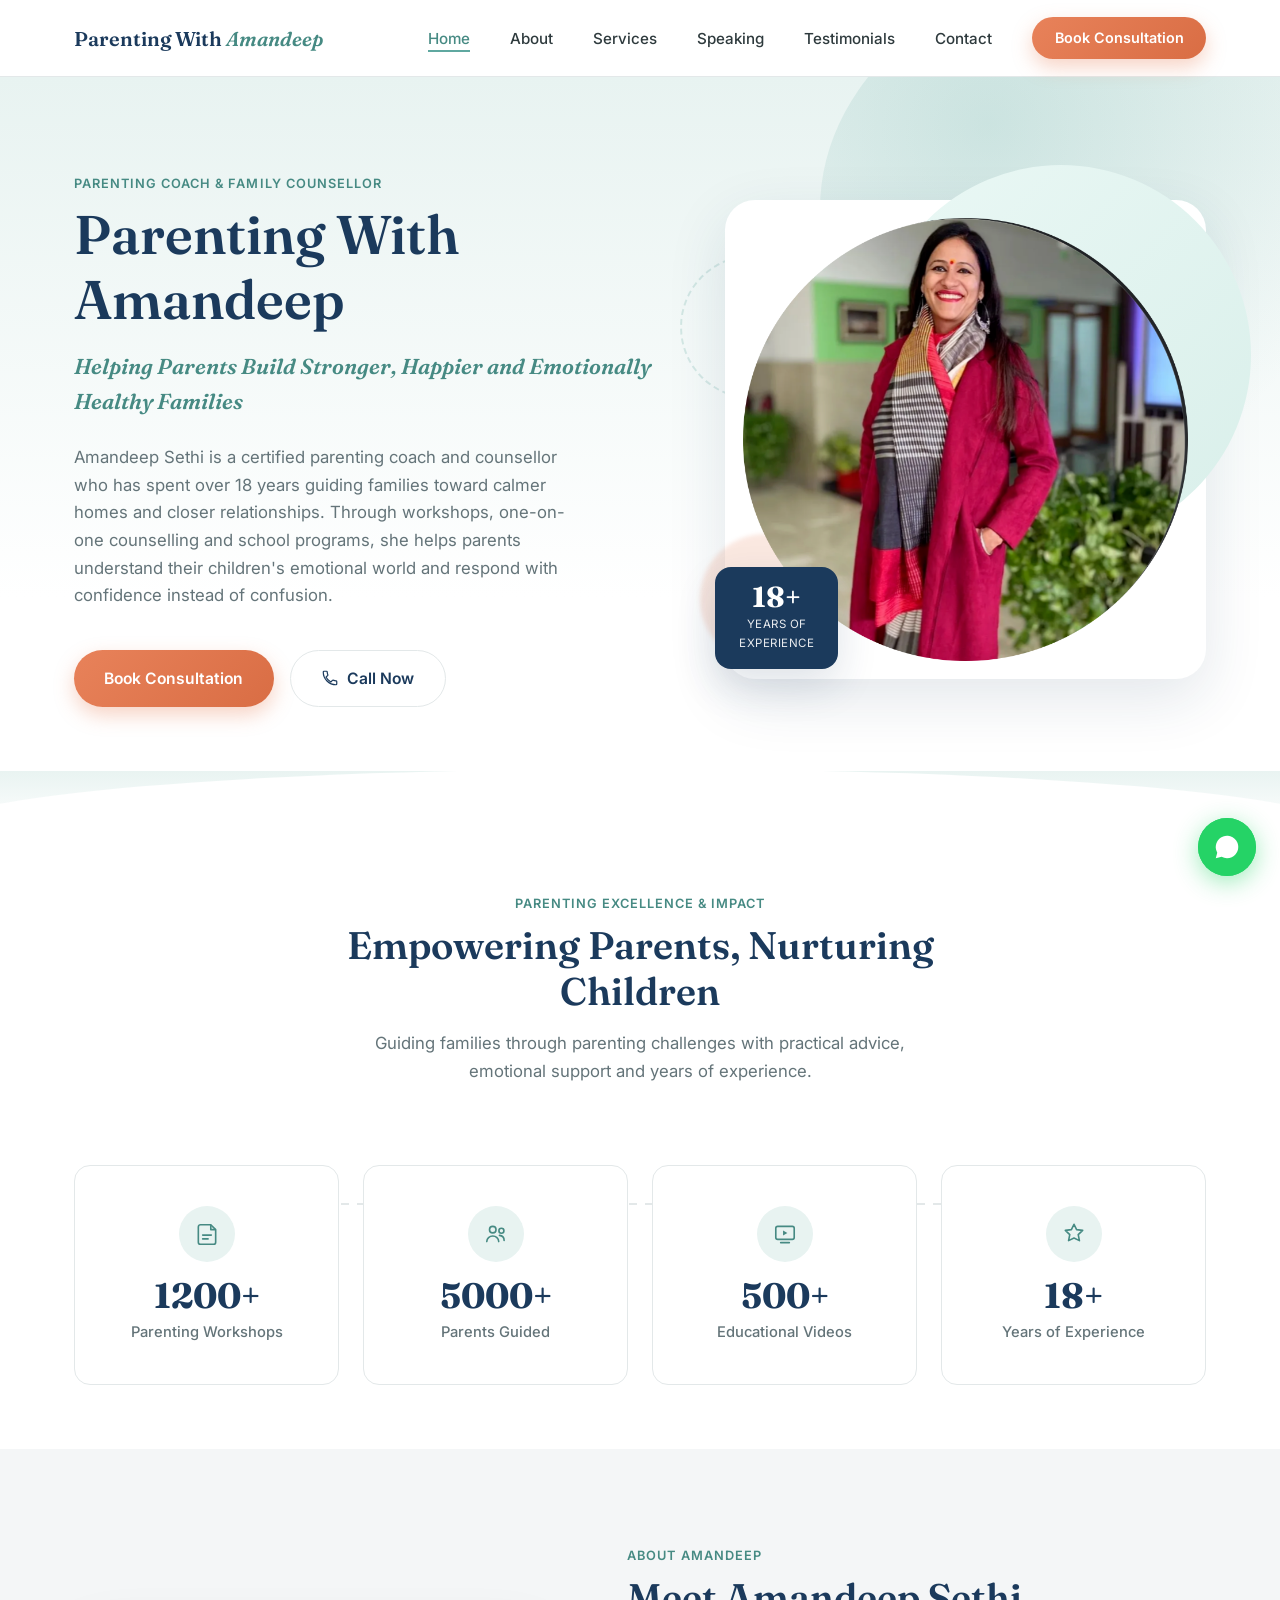
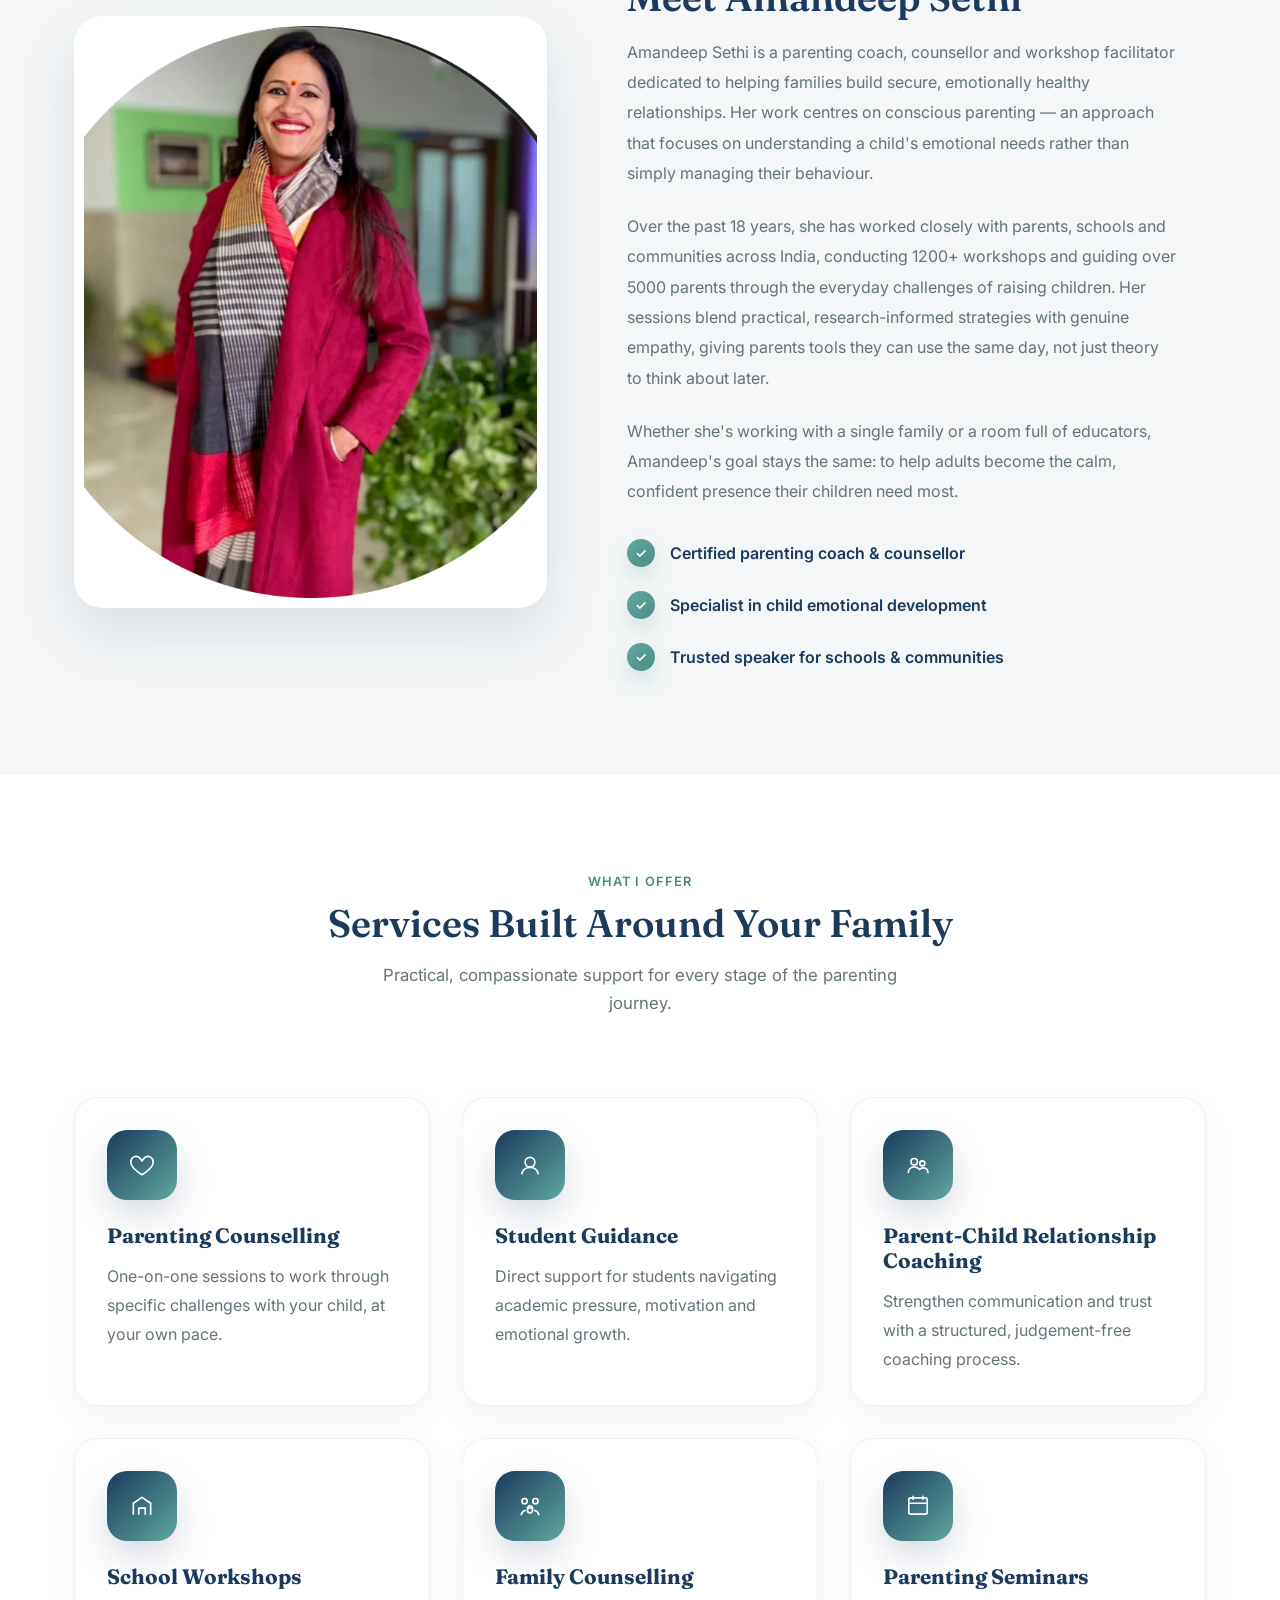
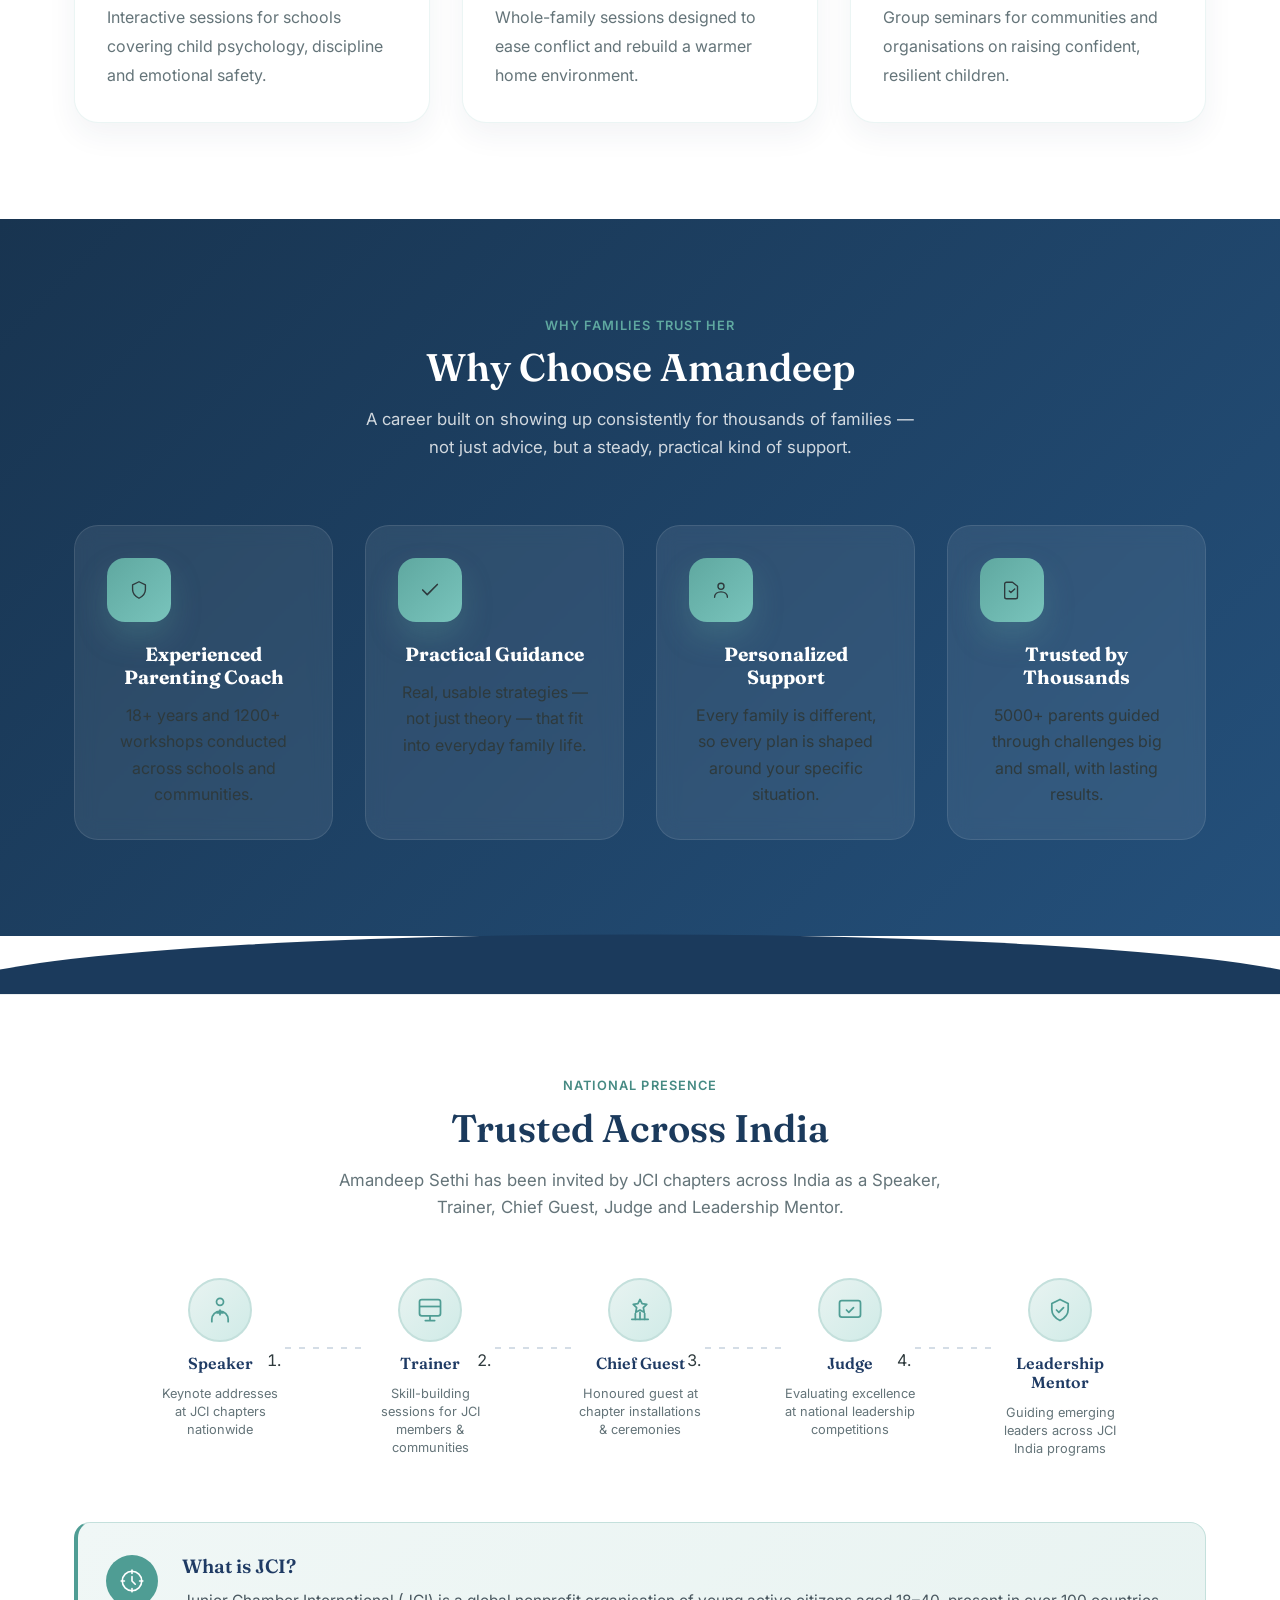
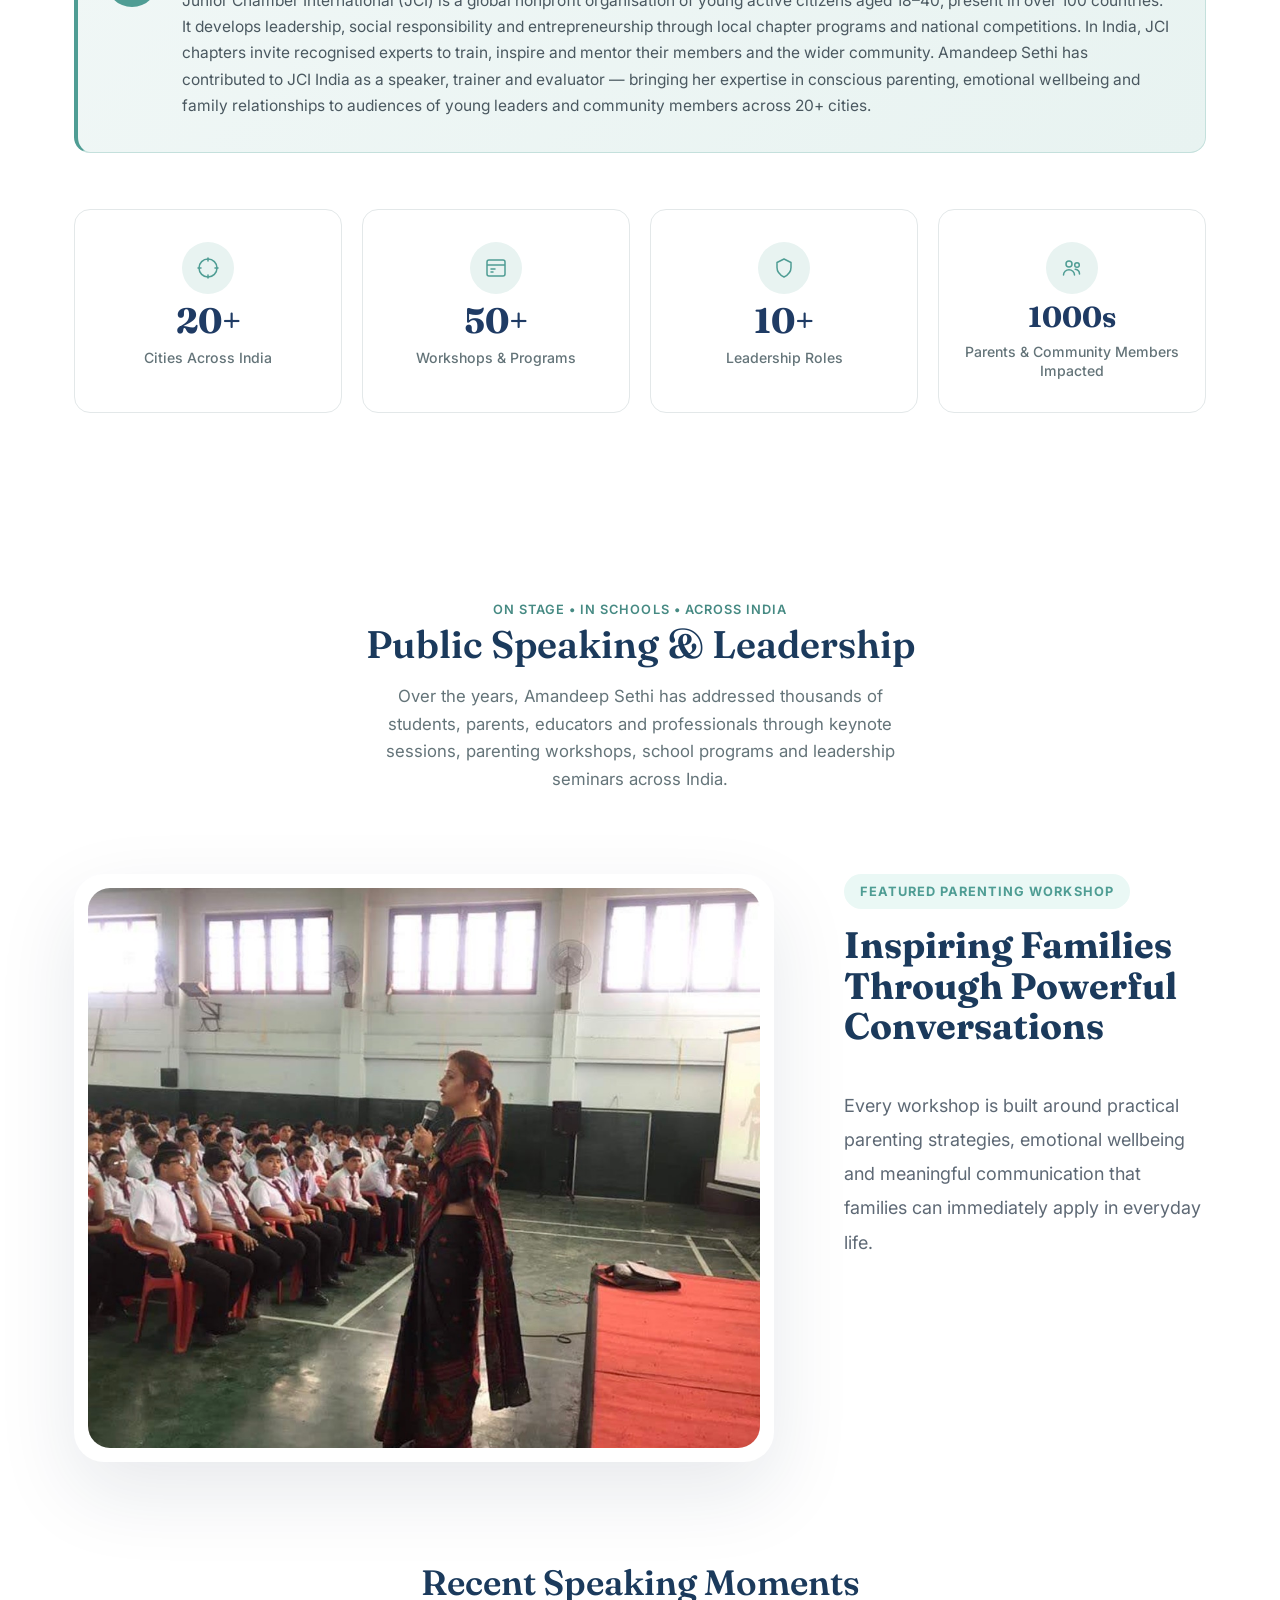
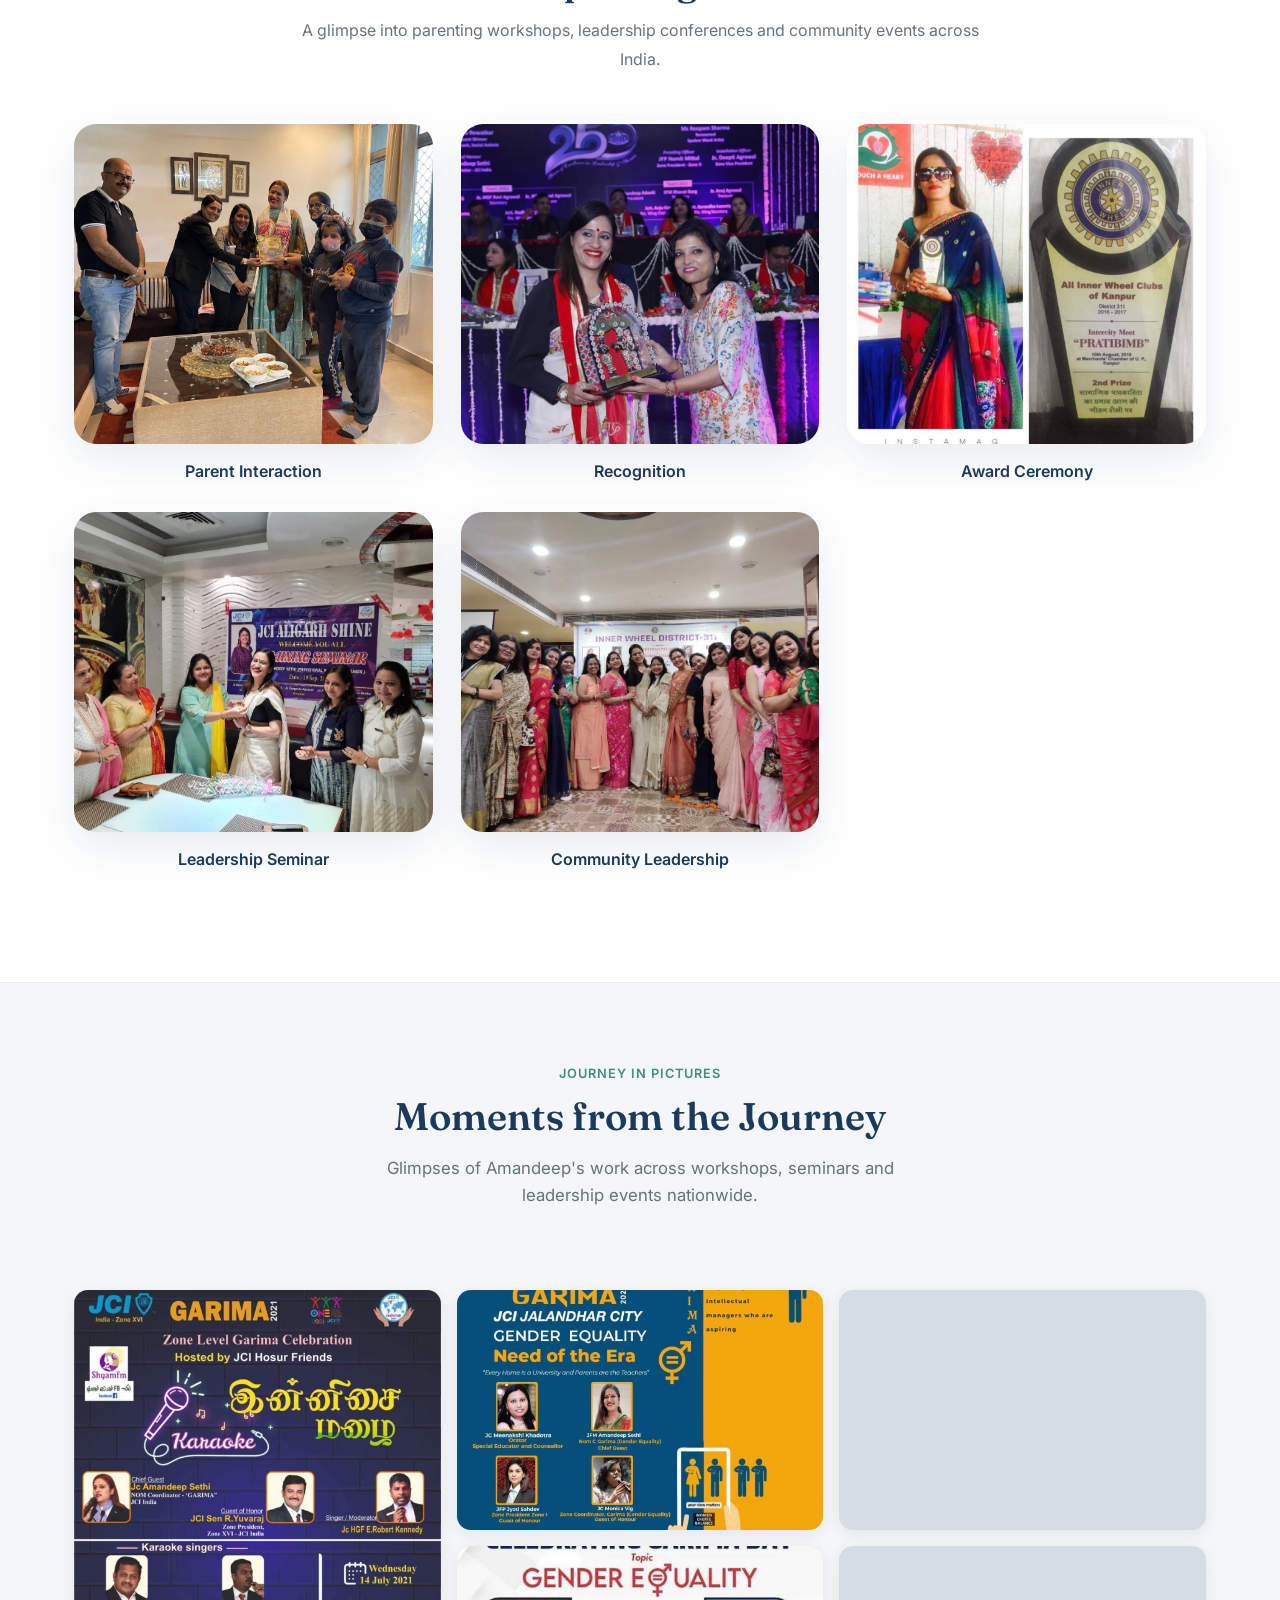
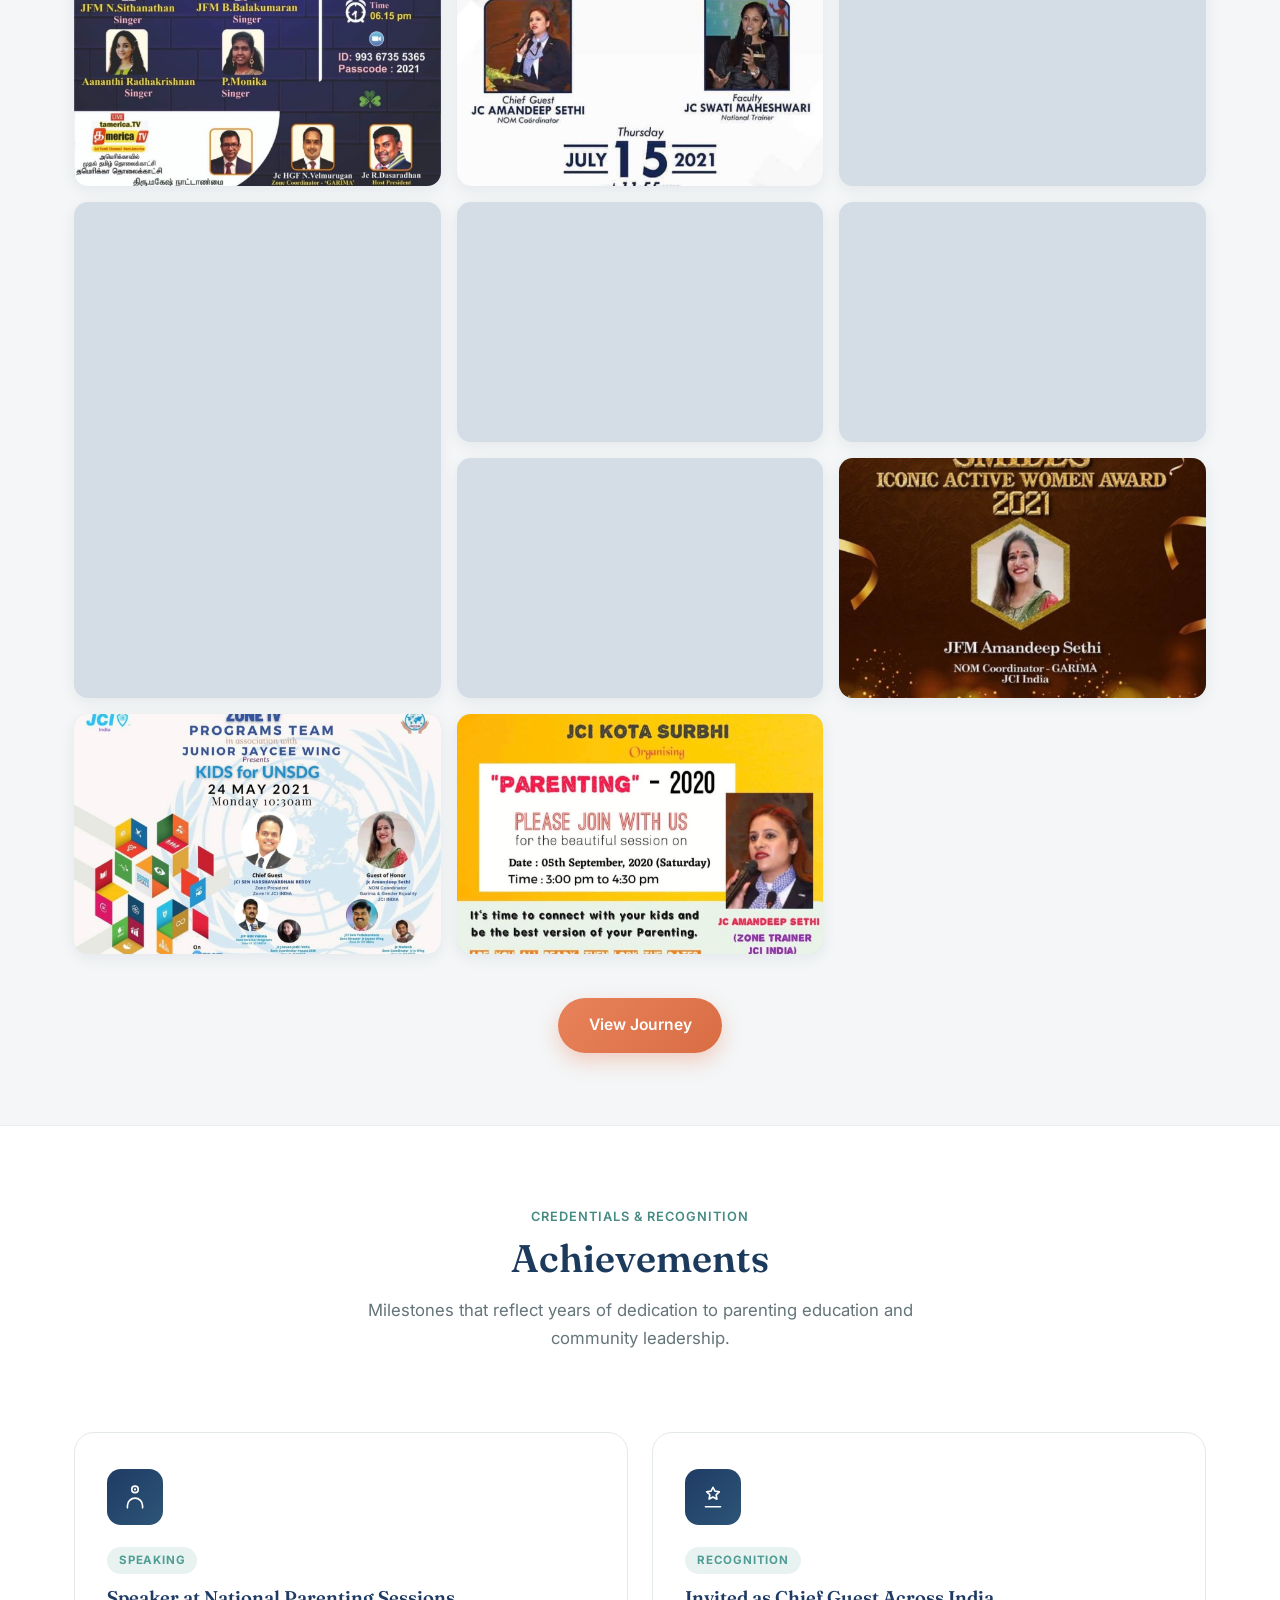
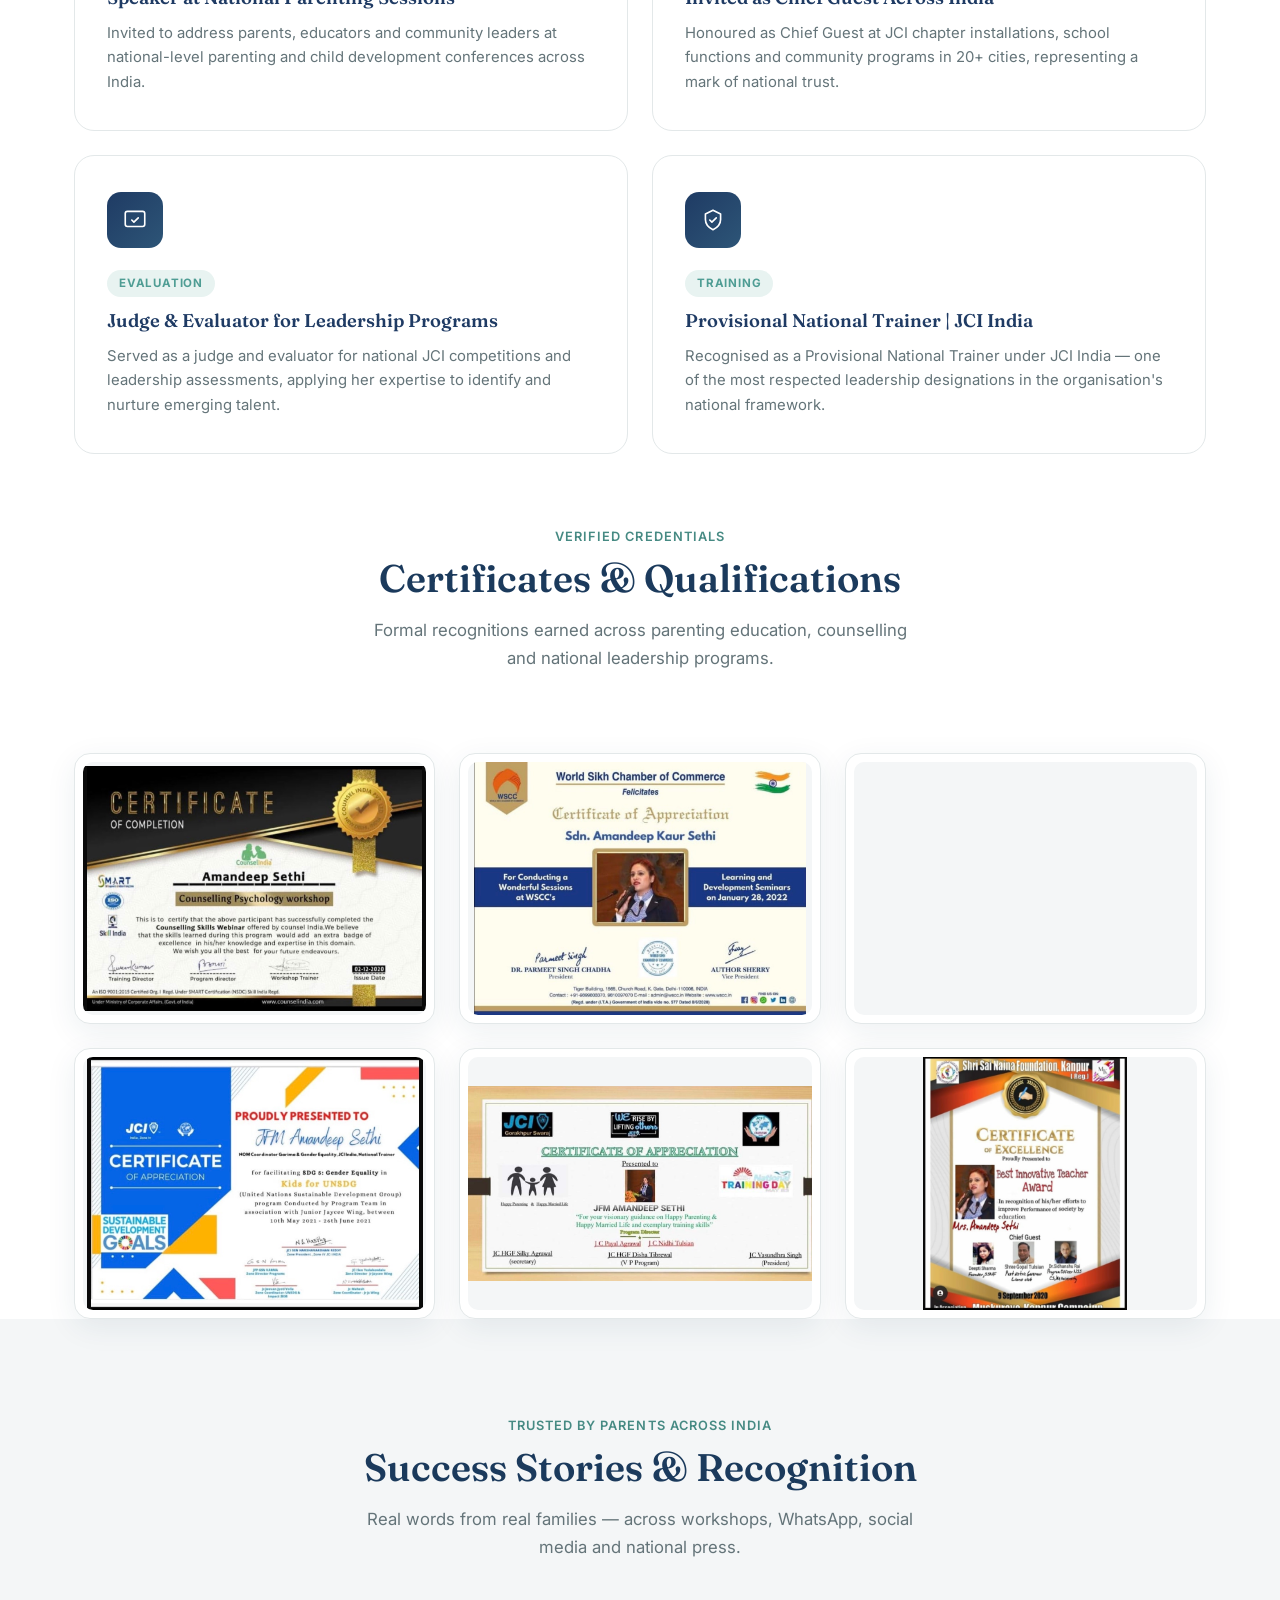
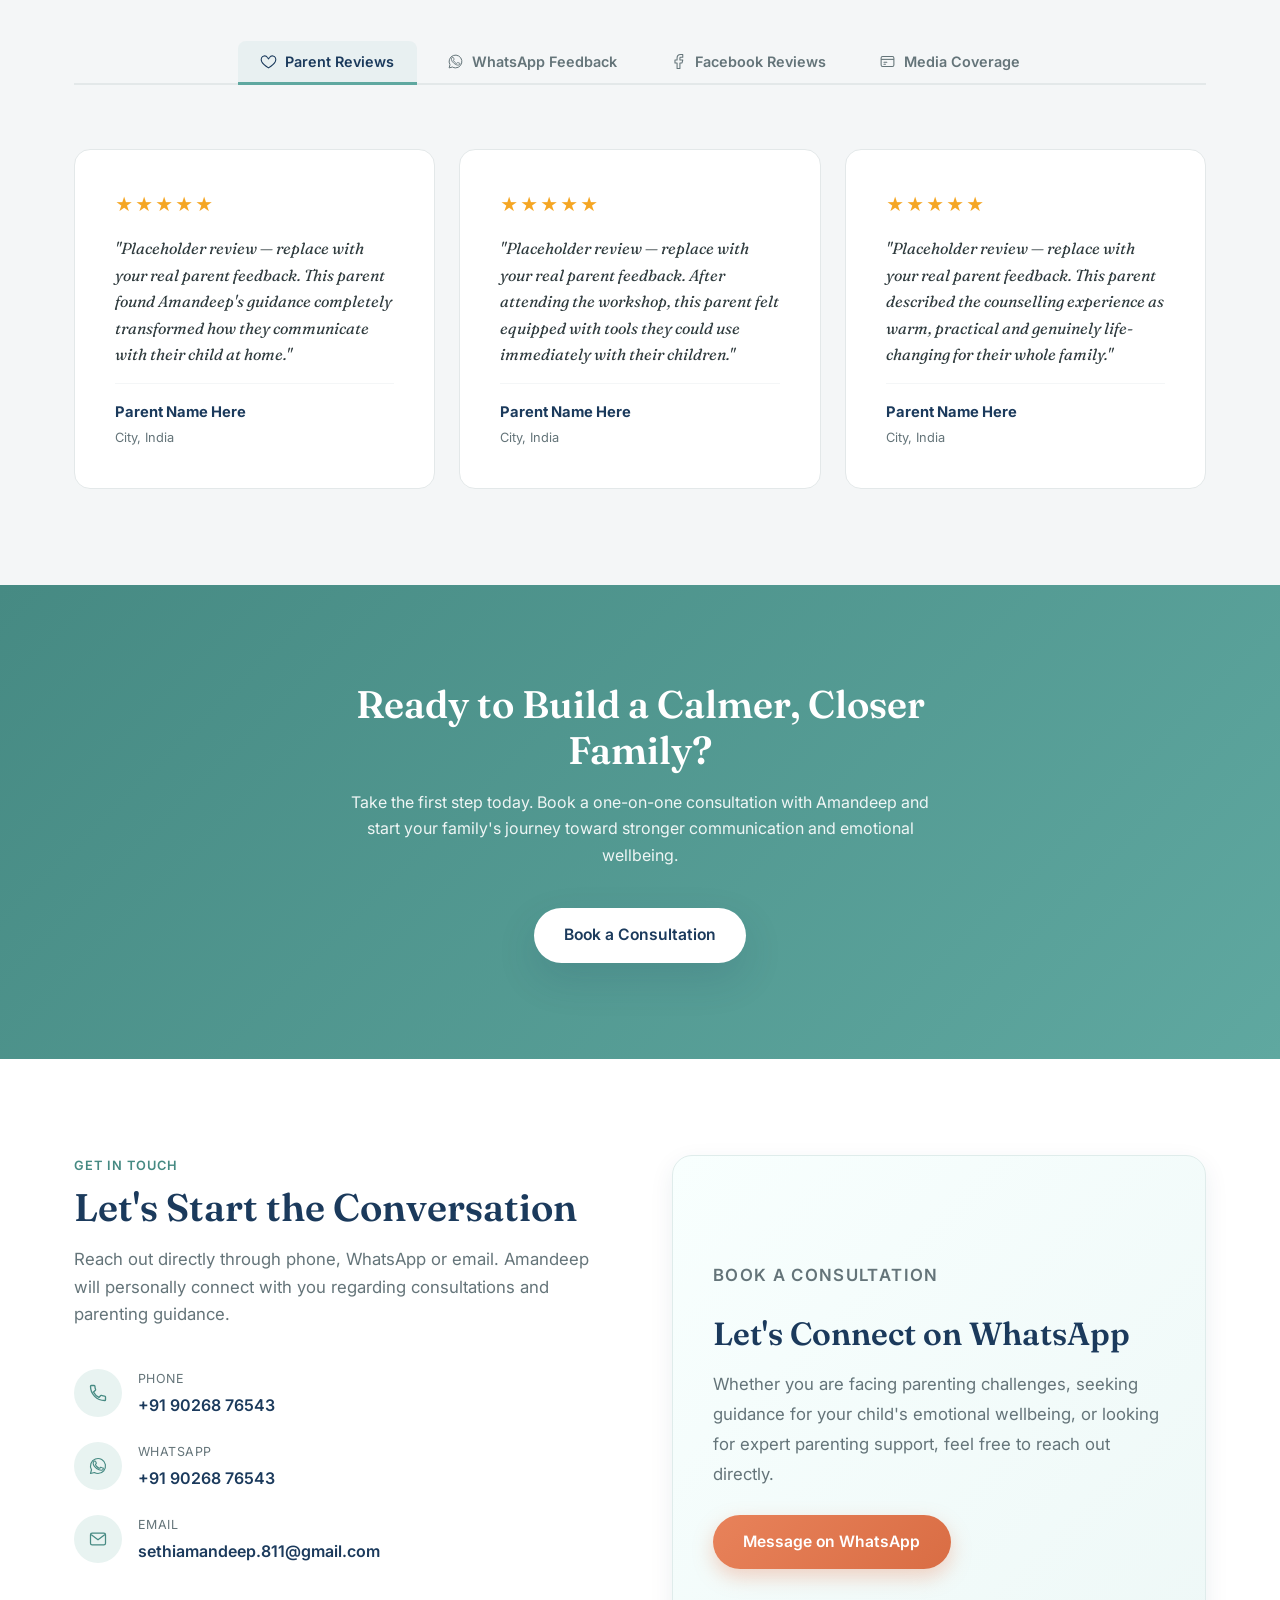
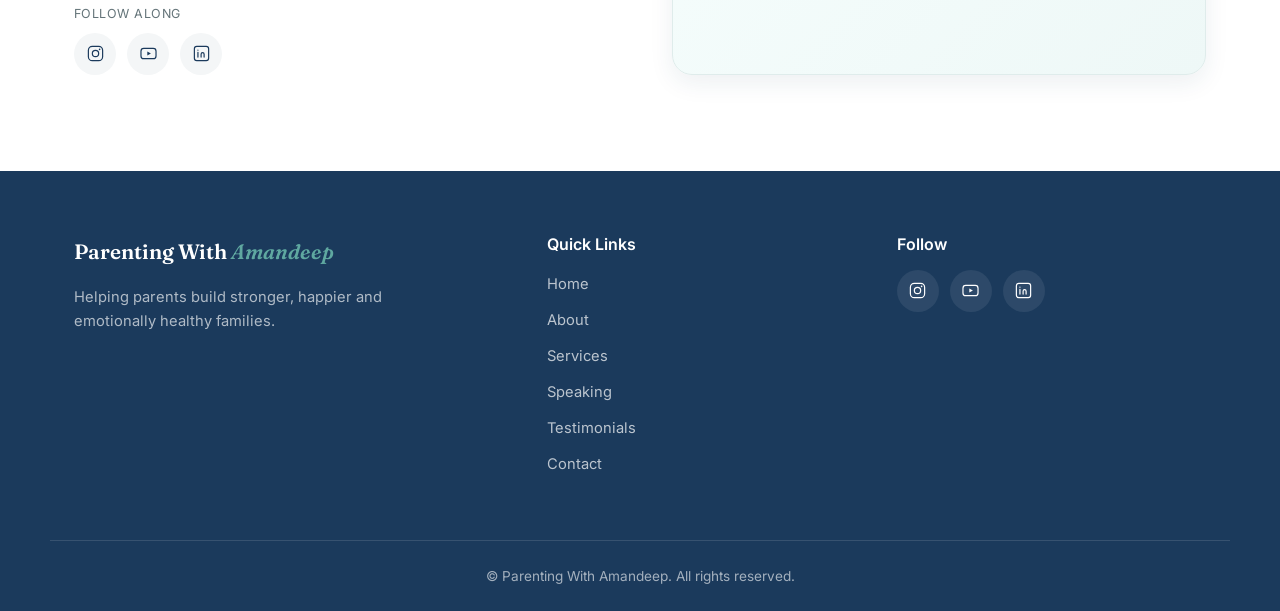
==== commit ba2cc884: "Updated website with design improvements" ====
--- a/indexdummy.html
+++ b/indexdummy.html
@@ -1,6 +1,7 @@
 <!DOCTYPE html>
 <html lang="en">
 <head>
+  <link rel="stylesheet" href="mobile-fix.css" media="screen and (max-width: 768px)" />
   <meta charset="UTF-8" />
   <meta name="viewport" content="width=device-width, initial-scale=1.0" />
   <meta name="theme-color" content="#1b3a5c" />
@@ -14,6 +15,7 @@
 
   <!-- Stylesheet -->
   <link rel="stylesheet" href="style.css" />
+  <link rel="stylesheet" href="mobile-fix.css" media="screen and (max-width: 768px)" />
 </head>
 <body>
 
@@ -121,6 +123,7 @@
 
       </div>
     </section>
+    <div class="wave-divider wave-divider--hero" aria-hidden="true"></div>
 
     <!-- =========================================================
          SECTION 3 — ACHIEVEMENTS
@@ -346,6 +349,7 @@
 
       </div>
     </section>
+    <div class="wave-divider wave-divider--dark" aria-hidden="true"></div>
 
     <!-- =========================================================
          SECTION 7 — NATIONAL SPEAKING & LEADERSHIP JOURNEY
@@ -1325,5 +1329,17 @@
   </div>
 
   <script src="script.js"></script>
+
+     <a href="https://wa.me/919026876543?text=Hello%20Amandeep%20Ma'am,%20I%20would%20like%20to%20book%20a%20consultation."
+      class="whatsapp-float"
+      target="_blank"
+      rel="noopener"
+      aria-label="Chat on WhatsApp">
+     <svg viewBox="0 0 24 24" fill="currentColor" aria-hidden="true">
+       <path d="M17.5 14.4c-.3-.1-1.7-.8-2-.9-.3-.1-.5-.1-.6.1-.2.3-.7.9-.9 1-.2.2-.4.2-.6.1-.9-.4-1.8-1-2.6-1.8-.7-.7-1.3-1.5-1.8-2.4-.1-.2 0-.4.1-.6.2-.2.6-.7.8-.9.1-.2.1-.4 0-.6-.1-.2-.7-1.7-.9-2-.2-.4-.4-.4-.6-.4h-.5c-.2 0-.5.1-.7.3-.7.7-1 1.6-1 2.6.1 1.2.6 2.4 1.5 3.5 1.5 1.9 3.3 3.3 5.5 4.2 1 .4 2 .6 3 .5.7-.1 1.4-.5 1.9-1.1.2-.3.3-.6.3-.9 0-.2 0-.5-.2-.6-.2-.1-.4-.2-.7-.1z"/>
+       <path d="M12 21a9 9 0 1 0-7.8-4.5L3 21l4.7-1.2A9 9 0 0 0 12 21z"/>
+     </svg>
+   </a>
+
 </body>
 </html>
--- a/mobile-fix.css
+++ b/mobile-fix.css
@@ -0,0 +1,734 @@
+/* ================================================================
+   mobile-fix.css
+   ONE job only: make the site look premium on phones.
+   This file is linked with  media="screen and (max-width: 768px)"
+   so it NEVER affects desktop. Your style.css is untouched.
+   
+   Add ONE line inside <head> in index.html, after the style.css link:
+   <link rel="stylesheet" href="mobile-fix.css" media="screen and (max-width: 768px)" />
+================================================================ */
+
+/* ----------------------------------------------------------------
+   GLOBAL MOBILE RESETS
+   Disable hover animations that feel broken on touch screens.
+   Remove accidental horizontal overflow. Better base font size.
+---------------------------------------------------------------- */
+*, *::before, *::after {
+  -webkit-tap-highlight-color: transparent;
+}
+
+body {
+  overflow-x: hidden;
+  font-size: 16px;
+}
+
+/* Kill desktop hover transforms on touch — they stick on mobile */
+.service-card:hover,
+.why-item:hover,
+.milestone:hover,
+.review-card:hover,
+.photo-card:hover,
+.accolade-card:hover,
+.jci-stat-card:hover {
+  transform: none;
+  box-shadow: none;
+}
+
+/* ----------------------------------------------------------------
+   NAVBAR
+   Taller touch target for hamburger. Logo slightly smaller.
+---------------------------------------------------------------- */
+.navbar__inner {
+  height: 64px;
+  padding: 0 1.25rem;
+}
+
+.navbar__logo-text {
+  font-size: 1.1rem;
+}
+
+.hamburger {
+  display: flex;
+  padding: 10px;
+  margin-right: -10px;
+}
+
+.hamburger__bar {
+  width: 22px;
+}
+
+/* ----------------------------------------------------------------
+   HERO SECTION
+   Stack text above image on mobile.
+   Remove the decorative blobs that cause overflow.
+   Make the image a natural portrait, not a cropped square.
+---------------------------------------------------------------- */
+.hero {
+  padding: 5rem 0 3rem;
+}
+
+.hero__blob {
+  display: none;
+}
+
+.hero__inner {
+  display: flex;
+  flex-direction: column;
+  gap: 2.5rem;
+  text-align: center;
+}
+
+.hero__content {
+  order: 1;
+}
+
+.hero__media {
+  order: 2;
+  justify-content: center;
+}
+
+.hero__title {
+  font-size: 2.2rem;
+  line-height: 1.15;
+  margin-bottom: 0.75rem;
+}
+
+.hero__subtitle {
+  font-size: 1.05rem;
+  margin-bottom: 1rem;
+}
+
+.hero__text {
+  font-size: 0.97rem;
+  margin-bottom: 1.75rem;
+  max-width: 100%;
+  text-align: left;
+}
+
+.hero__actions {
+  justify-content: center;
+  gap: 0.75rem;
+}
+
+.hero__actions .btn {
+  flex: 1 1 140px;
+  max-width: 200px;
+  padding: 0.85rem 1.25rem;
+  font-size: 0.9rem;
+}
+
+/* Hero image — natural frame, no overflow-causing decorators */
+.hero__image-frame {
+  max-width: 300px;
+  margin: 0 auto;
+  padding: 12px;
+  border-radius: 24px;
+}
+
+.hero__image-frame::before {
+  width: 220px;
+  height: 220px;
+  top: -20px;
+  right: -20px;
+}
+
+.hero__image-frame::after {
+  width: 80px;
+  height: 80px;
+  bottom: 10px;
+  left: -10px;
+}
+
+.hero__media::before {
+  display: none; /* dashed circle causes overflow on small screens */
+}
+
+.hero__image {
+  animation: none; /* float animation is distracting on mobile */
+  border-radius: 16px;
+}
+
+/* The "18+ Years" badge — reposition so it doesn't overflow */
+.hero__badge {
+  position: static;
+  display: inline-flex;
+  flex-direction: row;
+  align-items: center;
+  gap: 0.5rem;
+  padding: 0.6rem 1.2rem;
+  border-radius: 50px;
+  margin: 1rem auto 0;
+  width: fit-content;
+}
+
+.hero__badge-number {
+  font-size: 1.4rem;
+}
+
+.hero__badge-label {
+  text-align: left;
+  font-size: 0.7rem;
+}
+
+/* ----------------------------------------------------------------
+   ACHIEVEMENTS / MILESTONES
+   2-column grid. Hide the decorative connecting line.
+---------------------------------------------------------------- */
+.achievements {
+  padding: 3rem 0;
+}
+
+.milestones {
+  grid-template-columns: repeat(2, 1fr);
+  gap: 1rem;
+}
+
+.milestones::before {
+  display: none;
+}
+
+.milestone {
+  padding: 1.5rem 1rem;
+}
+
+.milestone__number {
+  font-size: 1.8rem;
+}
+
+.milestone__label {
+  font-size: 0.82rem;
+}
+
+/* ----------------------------------------------------------------
+   ABOUT SECTION
+   Single column. Image above, text below. Constrain image height.
+---------------------------------------------------------------- */
+.about {
+  padding: 3.5rem 0;
+}
+
+.about__inner {
+  grid-template-columns: 1fr;
+  gap: 2rem;
+}
+
+.about__image-frame {
+  max-width: 300px;
+  margin: 0 auto;
+  aspect-ratio: 3 / 4;
+}
+
+.about__text {
+  font-size: 0.97rem;
+  line-height: 1.75;
+  max-width: 100%;
+}
+
+/* ----------------------------------------------------------------
+   SERVICES
+   Single column on phone. Cards feel wider and easier to read.
+---------------------------------------------------------------- */
+.services {
+  padding: 3.5rem 0;
+}
+
+.services__grid {
+  grid-template-columns: 1fr;
+  gap: 1.25rem;
+}
+
+.service-card {
+  padding: 1.5rem;
+  border-radius: 18px;
+}
+
+.service-card__icon {
+  width: 56px;
+  height: 56px;
+  border-radius: 16px;
+  margin-bottom: 1.1rem;
+}
+
+.service-card__title {
+  font-size: 1.15rem;
+}
+
+/* ----------------------------------------------------------------
+   WHY CHOOSE (dark blue section)
+   Single column, remove heavy hover effects.
+---------------------------------------------------------------- */
+.why-choose {
+  padding: 3.5rem 0;
+}
+
+.why-grid {
+  grid-template-columns: 1fr;
+  gap: 1rem;
+}
+
+.why-item {
+  padding: 1.5rem;
+  border-radius: 18px;
+}
+
+.why-item__title {
+  font-size: 1.05rem;
+}
+
+/* ----------------------------------------------------------------
+   PUBLIC SPEAKING SECTION
+---------------------------------------------------------------- */
+.public-speaking {
+  padding: 3.5rem 0;
+}
+
+.speaking-hero {
+  grid-template-columns: 1fr;
+  gap: 2rem;
+  margin: 2rem auto 3rem;
+}
+
+.speaking-hero__image {
+  height: 280px;
+  border-radius: 18px;
+}
+
+.speaking-image {
+  padding: 10px;
+  border-radius: 22px;
+}
+
+.speaking-image::before,
+.speaking-image::after {
+  display: none;
+}
+
+.speaking-hero__content h3 {
+  font-size: 1.75rem;
+  line-height: 1.2;
+  max-width: 100%;
+  text-align: center;
+}
+
+.speaking-hero__content p {
+  font-size: 1rem;
+  max-width: 100%;
+  text-align: center;
+}
+
+.feature-tag {
+  margin: 0 auto 1rem;
+}
+
+.gallery-heading {
+  font-size: 1.8rem;
+  margin-top: 3rem;
+}
+
+.gallery-subtitle {
+  font-size: 0.97rem;
+}
+
+.speaking-gallery {
+  grid-template-columns: 1fr;
+  gap: 1.25rem;
+  margin-top: 2rem;
+}
+
+.speaking-gallery img {
+  height: 240px;
+  border-radius: 16px;
+}
+
+/* ----------------------------------------------------------------
+   SUCCESS STORIES — Tab section
+   Tabs stack to 2×2 grid, panels readable at full width.
+---------------------------------------------------------------- */
+.success-stories {
+  padding: 3.5rem 0;
+}
+
+.ss-tabs {
+  gap: 0.35rem;
+  margin-bottom: 2rem;
+  justify-content: flex-start;
+  overflow-x: auto;
+  flex-wrap: nowrap;
+  padding-bottom: 0;
+  /* subtle scroll hint */
+  -webkit-overflow-scrolling: touch;
+  scrollbar-width: none;
+}
+
+.ss-tabs::-webkit-scrollbar {
+  display: none;
+}
+
+.ss-tab {
+  flex-shrink: 0;
+  padding: 0.6rem 1rem;
+  font-size: 0.8rem;
+  border-radius: 8px 8px 0 0;
+  white-space: nowrap;
+}
+
+.ss-tab svg {
+  width: 15px;
+  height: 15px;
+}
+
+.reviews-grid {
+  grid-template-columns: 1fr;
+  gap: 1.1rem;
+}
+
+.review-card {
+  padding: 1.5rem;
+}
+
+.photo-grid {
+  grid-template-columns: repeat(2, 1fr);
+  gap: 0.75rem;
+}
+
+/* ----------------------------------------------------------------
+   JCI / LEADERSHIP SECTION
+---------------------------------------------------------------- */
+.jci-section {
+  padding: 3.5rem 0;
+}
+
+.jci-timeline {
+  flex-wrap: wrap;
+  justify-content: center;
+  gap: 1.5rem;
+  overflow-x: visible;
+  margin-bottom: 2.5rem;
+}
+
+.jci-timeline__connector {
+  display: none;
+}
+
+.jci-timeline__item {
+  flex: 0 0 110px;
+  max-width: 120px;
+}
+
+.jci-timeline__icon {
+  width: 54px;
+  height: 54px;
+}
+
+.jci-info-card {
+  flex-direction: column;
+  gap: 1rem;
+  padding: 1.4rem;
+  margin-bottom: 2.5rem;
+}
+
+.jci-info-card__text {
+  font-size: 0.94rem;
+}
+
+.jci-stats {
+  grid-template-columns: repeat(2, 1fr);
+  gap: 0.9rem;
+}
+
+.jci-stat-card {
+  padding: 1.5rem 1rem;
+}
+
+.jci-stat-card__number {
+  font-size: 1.8rem;
+}
+
+/* ----------------------------------------------------------------
+   EVENT GALLERY
+---------------------------------------------------------------- */
+.event-gallery {
+  padding: 3.5rem 0;
+}
+
+.eg-grid {
+  grid-template-columns: 1fr;
+  grid-auto-rows: 220px;
+  gap: 0.9rem;
+}
+
+.eg-item--tall {
+  grid-row: span 1;
+}
+
+/* ----------------------------------------------------------------
+   ACCOLADES / ACHIEVEMENTS CARDS
+---------------------------------------------------------------- */
+.accolades {
+  padding: 3.5rem 0;
+}
+
+.accolades-grid {
+  grid-template-columns: 1fr;
+  gap: 1.1rem;
+}
+
+.accolade-card {
+  padding: 1.5rem;
+  border-radius: 16px;
+}
+
+.accolade-card__title {
+  font-size: 1.05rem;
+}
+
+/* ----------------------------------------------------------------
+   CTA SECTION
+---------------------------------------------------------------- */
+.cta {
+  padding: 3.5rem 0;
+}
+
+.cta__title {
+  font-size: 1.7rem;
+}
+
+.cta__text {
+  font-size: 0.97rem;
+}
+
+/* ----------------------------------------------------------------
+   CONTACT SECTION
+   Stack info panel above WhatsApp card.
+   Make form inputs finger-friendly.
+---------------------------------------------------------------- */
+.contact {
+  padding: 3.5rem 0;
+}
+
+.contact__inner {
+  grid-template-columns: 1fr;
+  gap: 2rem;
+}
+
+.contact__whatsapp {
+  padding: 2rem 1.5rem;
+  min-height: auto;
+}
+
+.contact__whatsapp h3 {
+  font-size: 1.5rem;
+}
+
+.contact__whatsapp .btn {
+  width: 100%;
+}
+
+.form-input,
+.form-textarea {
+  font-size: 1rem;    /* prevents iOS zoom-on-focus */
+  padding: 0.9rem 1rem;
+}
+
+.contact__form {
+  padding: 1.5rem;
+  border-radius: 20px;
+}
+
+/* ----------------------------------------------------------------
+   LIGHTBOX on mobile
+   Nav arrows stay reachable. Counter stays readable.
+---------------------------------------------------------------- */
+.lightbox {
+  padding: 1rem 0.5rem;
+}
+
+.lightbox__stage {
+  max-width: 100vw;
+  max-height: 80vh;
+}
+
+.lightbox__img {
+  max-height: 75vh;
+}
+
+.lightbox__nav {
+  width: 40px;
+  height: 40px;
+}
+
+.lightbox__nav--prev { left: 0.4rem; }
+.lightbox__nav--next { right: 0.4rem; }
+
+.lightbox__close {
+  top: 0.75rem;
+  right: 0.75rem;
+  width: 40px;
+  height: 40px;
+}
+
+.lightbox__counter {
+  bottom: 0.75rem;
+  font-size: 0.8rem;
+}
+
+/* ----------------------------------------------------------------
+   FOOTER
+   Single column. Centred. Readable.
+---------------------------------------------------------------- */
+.footer {
+  padding-top: 3rem;
+}
+
+.footer__inner {
+  grid-template-columns: 1fr;
+  gap: 2rem;
+  text-align: center;
+  padding-bottom: 2.5rem;
+}
+
+.footer__tagline {
+  max-width: 100%;
+}
+
+.footer__social .social-icons,
+.social-icons {
+  justify-content: center;
+}
+
+.footer__links ul {
+  align-items: center;
+}
+
+.footer__bottom {
+  font-size: 0.8rem;
+  padding: 1rem 0;
+}
+
+/* ----------------------------------------------------------------
+   BACK TO TOP — bigger touch target
+---------------------------------------------------------------- */
+.back-to-top {
+  width: 44px;
+  height: 44px;
+  bottom: 20px;
+  right: 16px;
+}
+
+/* ----------------------------------------------------------------
+   SECTION HEADINGS
+   Keep them from getting too large on narrow screens.
+---------------------------------------------------------------- */
+.section-title {
+  font-size: 1.9rem;
+  line-height: 1.2;
+}
+
+.section-subtitle {
+  font-size: 0.97rem;
+  max-width: 100%;
+}
+
+.section-head {
+  margin-bottom: 2.5rem;
+}
+
+/* ----------------------------------------------------------------
+   UTILITY — make all full-width buttons actually full width
+---------------------------------------------------------------- */
+.btn--block-mobile {
+  width: 100%;
+}
+/* ================================================================
+   STEP 2 — APPEND THIS TO THE BOTTOM OF mobile-fix.css
+   Hero section complete mobile overhaul.
+   This fixes the first impression on every client's phone.
+================================================================ */
+
+/* Make the hero stack properly: text on top, image below */
+.hero__inner {
+  display: flex !important;
+  flex-direction: column !important;
+  gap: 2rem !important;
+  text-align: center !important;
+  padding-top: 1rem;
+}
+
+.hero__content { order: 1 !important; }
+.hero__media   { order: 2 !important; }
+
+/* Hero text sizing — readable but not crushing */
+.hero__title {
+  font-size: 2rem !important;
+  line-height: 1.18 !important;
+}
+
+.hero__subtitle {
+  font-size: 1rem !important;
+  margin-bottom: 0.9rem !important;
+}
+
+.hero__text {
+  font-size: 0.95rem !important;
+  text-align: left !important;
+  max-width: 100% !important;
+  margin-bottom: 1.5rem !important;
+}
+
+/* Buttons: side by side, equal width, properly sized for thumbs */
+.hero__actions {
+  justify-content: center !important;
+  flex-wrap: nowrap !important;
+  gap: 0.7rem !important;
+}
+
+.hero__actions .btn {
+  flex: 1 !important;
+  padding: 0.85rem 0.75rem !important;
+  font-size: 0.88rem !important;
+  max-width: 170px !important;
+}
+
+/* Hero image: constrained, centered, no overflow */
+.hero__media {
+  display: flex !important;
+  flex-direction: column !important;
+  align-items: center !important;
+  gap: 1rem !important;
+}
+
+.hero__image-frame {
+  max-width: 260px !important;
+  margin: 0 auto !important;
+  padding: 10px !important;
+  border-radius: 20px !important;
+  /* kill the pseudo-elements that bleed offscreen */
+}
+
+.hero__image-frame::before,
+.hero__image-frame::after,
+.hero__media::before {
+  display: none !important;
+}
+
+.hero__image {
+  animation: none !important;  /* float is distracting on mobile */
+  border-radius: 14px !important;
+}
+
+/* Reposition the "18+ Years" badge as a pill BELOW the image */
+.hero__badge {
+  position: static !important;
+  transform: none !important;
+  display: inline-flex !important;
+  flex-direction: row !important;
+  align-items: center !important;
+  gap: 0.6rem !important;
+  padding: 0.6rem 1.25rem !important;
+  border-radius: 50px !important;
+  margin: 0 auto !important;
+  width: fit-content !important;
+}
+
+.hero__badge-number { font-size: 1.3rem !important; }
+.hero__badge-label  { font-size: 0.68rem !important; text-align: left !important; }
--- a/style.css
+++ b/style.css
@@ -2825,4 +2825,234 @@
     width:100%;
 }
 
+}
+/* ================================================================
+   STEP 3 — APPEND THIS TO THE BOTTOM OF style.css
+   Fixes two real bugs that are silently breaking your design:
+
+   BUG 1: --color-orange is used in service cards and why-choose
+           cards (the hover gradient stripe) but was never defined
+           in your :root tokens. Those gradients are currently
+           falling back to transparent / invisible.
+
+   BUG 2: .btn has two conflicting hover rules — one generic at
+           line 182 (lift 4px) and one for .btn--primary at 207
+           (lift 2px). The generic one wins on primary buttons
+           in some browsers, making primary lift MORE than outline
+           buttons — wrong visual hierarchy.
+================================================================ */
+
+/* FIX 1: Define the missing orange token */
+:root {
+  --color-orange: #e8825a;
+}
+
+/* FIX 2: Clean, single hover system for all button types */
+.btn:hover {
+  transform: translateY(-3px);
+  box-shadow: 0 14px 32px rgba(27, 58, 92, 0.15);
+}
+
+.btn--primary:hover {
+  transform: translateY(-3px);
+  box-shadow: 0 12px 28px rgba(232, 130, 90, 0.45);
+}
+
+.btn--outline:hover {
+  transform: translateY(-3px);
+  border-color: var(--color-teal);
+  color: var(--color-teal-dark);
+  box-shadow: 0 8px 20px rgba(95, 168, 160, 0.15);
+}
+
+.btn--light:hover {
+  transform: translateY(-3px);
+  box-shadow: 0 16px 36px rgba(0, 0, 0, 0.16);
+}
+/* ================================================================
+   STEP 4 — APPEND THIS TO THE BOTTOM OF style.css
+   Two things that instantly elevate the visual tier:
+
+   A) SVG wave separators between key sections
+   B) Certificate cards get a proper landscape frame treatment
+   C) Floating WhatsApp button (mobile only — but defined here
+      for desktop too at a subtler size)
+================================================================ */
+
+/* ----------------------------------------------------------------
+   A. SECTION WAVE SEPARATORS
+   These go between the hero→achievements transition and the
+   why-choose→JCI section. They eliminate the hard flat edge
+   that makes the site look like stacked boxes.
+
+   HOW TO USE:
+   In your index.html, after the closing </section> of the hero
+   section, paste this ONE line:
+     <div class="wave-divider wave-divider--hero" aria-hidden="true"></div>
+
+   After the closing </section> of the why-choose section, paste:
+     <div class="wave-divider wave-divider--dark" aria-hidden="true"></div>
+---------------------------------------------------------------- */
+
+.wave-divider {
+  width: 100%;
+  overflow: hidden;
+  line-height: 0;
+  margin-top: -2px; /* kill the 1px gap that can appear */
+}
+
+.wave-divider svg {
+  display: block;
+  width: 100%;
+  height: auto;
+}
+
+/* Hero → Achievements: teal-light fading to white */
+.wave-divider--hero {
+  background: linear-gradient(180deg, var(--color-teal-light) 0%, var(--color-white) 100%);
+}
+
+.wave-divider--hero::after {
+  content: "";
+  display: block;
+  width: 100%;
+  height: 60px;
+  background: var(--color-white);
+  clip-path: ellipse(55% 100% at 50% 100%);
+}
+
+/* Why-choose (dark blue) → JCI (white): dark to white */
+.wave-divider--dark {
+  background: var(--color-blue);
+  height: 60px;
+  clip-path: ellipse(55% 100% at 50% 100%);
+}
+
+
+/* ----------------------------------------------------------------
+   B. CERTIFICATE CARDS — Landscape frame treatment
+   The current .photo-card uses a 1:1 square aspect ratio which
+   crops landscape certificates. These rules make the certificate
+   grid use landscape proportions and adds a subtle inner frame
+   that makes each cert look framed and premium.
+---------------------------------------------------------------- */
+
+.certificate-grid {
+  grid-template-columns: repeat(3, 1fr) !important;
+  gap: 1.5rem !important;
+}
+
+.certificate-grid .certificate-card {
+  aspect-ratio: 4 / 3 !important;   /* landscape — correct for certificates */
+  border-radius: 16px !important;
+  border: 1px solid var(--color-grey-mid) !important;
+  background: var(--color-white) !important;
+  padding: 8px !important;
+  box-shadow: 0 8px 30px rgba(27, 58, 92, 0.08) !important;
+}
+
+.certificate-grid .certificate-card img {
+  border-radius: 10px !important;
+  object-fit: contain !important; /* show full certificate, not a crop */
+  background: var(--color-grey-light) !important;
+}
+
+.certificate-grid .certificate-card:hover {
+  transform: translateY(-6px) !important;
+  box-shadow: 0 20px 50px rgba(27, 58, 92, 0.14) !important;
+  border-color: var(--color-teal) !important;
+}
+
+@media (max-width: 768px) {
+  .certificate-grid {
+    grid-template-columns: repeat(2, 1fr) !important;
+    gap: 1rem !important;
+  }
+}
+
+@media (max-width: 480px) {
+  .certificate-grid {
+    grid-template-columns: 1fr !important;
+  }
+}
+
+
+/* ----------------------------------------------------------------
+   C. FLOATING WHATSAPP BUTTON
+   The single highest-converting element on any Indian coach
+   website. Fixed bottom-right, always visible, one tap = direct
+   WhatsApp conversation with Amandeep.
+
+   HOW TO USE:
+   In your index.html, paste this ONE line just before </body>:
+
+   <a href="https://wa.me/919026876543?text=Hello%20Amandeep%20Ma'am,%20I%20would%20like%20to%20book%20a%20consultation."
+      class="whatsapp-float"
+      target="_blank"
+      rel="noopener"
+      aria-label="Chat on WhatsApp">
+     <svg viewBox="0 0 24 24" fill="currentColor" aria-hidden="true">
+       <path d="M17.5 14.4c-.3-.1-1.7-.8-2-.9-.3-.1-.5-.1-.6.1-.2.3-.7.9-.9 1-.2.2-.4.2-.6.1-.9-.4-1.8-1-2.6-1.8-.7-.7-1.3-1.5-1.8-2.4-.1-.2 0-.4.1-.6.2-.2.6-.7.8-.9.1-.2.1-.4 0-.6-.1-.2-.7-1.7-.9-2-.2-.4-.4-.4-.6-.4h-.5c-.2 0-.5.1-.7.3-.7.7-1 1.6-1 2.6.1 1.2.6 2.4 1.5 3.5 1.5 1.9 3.3 3.3 5.5 4.2 1 .4 2 .6 3 .5.7-.1 1.4-.5 1.9-1.1.2-.3.3-.6.3-.9 0-.2 0-.5-.2-.6-.2-.1-.4-.2-.7-.1z"/>
+       <path d="M12 21a9 9 0 1 0-7.8-4.5L3 21l4.7-1.2A9 9 0 0 0 12 21z"/>
+     </svg>
+   </a>
+---------------------------------------------------------------- */
+
+.whatsapp-float {
+  position: fixed;
+  bottom: 24px;
+  right: 24px;
+  z-index: 200;
+  width: 58px;
+  height: 58px;
+  border-radius: 50%;
+  background: #25d366;
+  color: #ffffff;
+  display: flex;
+  align-items: center;
+  justify-content: center;
+  box-shadow: 0 6px 24px rgba(37, 211, 102, 0.45);
+  transition: transform 0.25s ease, box-shadow 0.25s ease;
+  text-decoration: none;
+}
+
+.whatsapp-float svg {
+  width: 30px;
+  height: 30px;
+}
+
+.whatsapp-float:hover {
+  transform: translateY(-4px) scale(1.06);
+  box-shadow: 0 12px 32px rgba(37, 211, 102, 0.55);
+}
+
+/* Subtle pulse animation — draws the eye without being obnoxious */
+.whatsapp-float::before {
+  content: "";
+  position: absolute;
+  inset: 0;
+  border-radius: 50%;
+  background: #25d366;
+  z-index: -1;
+  animation: wa-pulse 2.5s ease-out infinite;
+}
+
+@keyframes wa-pulse {
+  0%   { transform: scale(1);   opacity: 0.6; }
+  70%  { transform: scale(1.5); opacity: 0;   }
+  100% { transform: scale(1.5); opacity: 0;   }
+}
+
+/* On very small phones, make it slightly smaller */
+@media (max-width: 380px) {
+  .whatsapp-float {
+    width: 50px;
+    height: 50px;
+    bottom: 16px;
+    right: 16px;
+  }
+  .whatsapp-float svg {
+    width: 26px;
+    height: 26px;
+  }
 }
--- a/mobile-fix.css
+++ b/mobile-fix.css
@@ -0,0 +1,734 @@
+/* ================================================================
+   mobile-fix.css
+   ONE job only: make the site look premium on phones.
+   This file is linked with  media="screen and (max-width: 768px)"
+   so it NEVER affects desktop. Your style.css is untouched.
+   
+   Add ONE line inside <head> in index.html, after the style.css link:
+   <link rel="stylesheet" href="mobile-fix.css" media="screen and (max-width: 768px)" />
+================================================================ */
+
+/* ----------------------------------------------------------------
+   GLOBAL MOBILE RESETS
+   Disable hover animations that feel broken on touch screens.
+   Remove accidental horizontal overflow. Better base font size.
+---------------------------------------------------------------- */
+*, *::before, *::after {
+  -webkit-tap-highlight-color: transparent;
+}
+
+body {
+  overflow-x: hidden;
+  font-size: 16px;
+}
+
+/* Kill desktop hover transforms on touch — they stick on mobile */
+.service-card:hover,
+.why-item:hover,
+.milestone:hover,
+.review-card:hover,
+.photo-card:hover,
+.accolade-card:hover,
+.jci-stat-card:hover {
+  transform: none;
+  box-shadow: none;
+}
+
+/* ----------------------------------------------------------------
+   NAVBAR
+   Taller touch target for hamburger. Logo slightly smaller.
+---------------------------------------------------------------- */
+.navbar__inner {
+  height: 64px;
+  padding: 0 1.25rem;
+}
+
+.navbar__logo-text {
+  font-size: 1.1rem;
+}
+
+.hamburger {
+  display: flex;
+  padding: 10px;
+  margin-right: -10px;
+}
+
+.hamburger__bar {
+  width: 22px;
+}
+
+/* ----------------------------------------------------------------
+   HERO SECTION
+   Stack text above image on mobile.
+   Remove the decorative blobs that cause overflow.
+   Make the image a natural portrait, not a cropped square.
+---------------------------------------------------------------- */
+.hero {
+  padding: 5rem 0 3rem;
+}
+
+.hero__blob {
+  display: none;
+}
+
+.hero__inner {
+  display: flex;
+  flex-direction: column;
+  gap: 2.5rem;
+  text-align: center;
+}
+
+.hero__content {
+  order: 1;
+}
+
+.hero__media {
+  order: 2;
+  justify-content: center;
+}
+
+.hero__title {
+  font-size: 2.2rem;
+  line-height: 1.15;
+  margin-bottom: 0.75rem;
+}
+
+.hero__subtitle {
+  font-size: 1.05rem;
+  margin-bottom: 1rem;
+}
+
+.hero__text {
+  font-size: 0.97rem;
+  margin-bottom: 1.75rem;
+  max-width: 100%;
+  text-align: left;
+}
+
+.hero__actions {
+  justify-content: center;
+  gap: 0.75rem;
+}
+
+.hero__actions .btn {
+  flex: 1 1 140px;
+  max-width: 200px;
+  padding: 0.85rem 1.25rem;
+  font-size: 0.9rem;
+}
+
+/* Hero image — natural frame, no overflow-causing decorators */
+.hero__image-frame {
+  max-width: 300px;
+  margin: 0 auto;
+  padding: 12px;
+  border-radius: 24px;
+}
+
+.hero__image-frame::before {
+  width: 220px;
+  height: 220px;
+  top: -20px;
+  right: -20px;
+}
+
+.hero__image-frame::after {
+  width: 80px;
+  height: 80px;
+  bottom: 10px;
+  left: -10px;
+}
+
+.hero__media::before {
+  display: none; /* dashed circle causes overflow on small screens */
+}
+
+.hero__image {
+  animation: none; /* float animation is distracting on mobile */
+  border-radius: 16px;
+}
+
+/* The "18+ Years" badge — reposition so it doesn't overflow */
+.hero__badge {
+  position: static;
+  display: inline-flex;
+  flex-direction: row;
+  align-items: center;
+  gap: 0.5rem;
+  padding: 0.6rem 1.2rem;
+  border-radius: 50px;
+  margin: 1rem auto 0;
+  width: fit-content;
+}
+
+.hero__badge-number {
+  font-size: 1.4rem;
+}
+
+.hero__badge-label {
+  text-align: left;
+  font-size: 0.7rem;
+}
+
+/* ----------------------------------------------------------------
+   ACHIEVEMENTS / MILESTONES
+   2-column grid. Hide the decorative connecting line.
+---------------------------------------------------------------- */
+.achievements {
+  padding: 3rem 0;
+}
+
+.milestones {
+  grid-template-columns: repeat(2, 1fr);
+  gap: 1rem;
+}
+
+.milestones::before {
+  display: none;
+}
+
+.milestone {
+  padding: 1.5rem 1rem;
+}
+
+.milestone__number {
+  font-size: 1.8rem;
+}
+
+.milestone__label {
+  font-size: 0.82rem;
+}
+
+/* ----------------------------------------------------------------
+   ABOUT SECTION
+   Single column. Image above, text below. Constrain image height.
+---------------------------------------------------------------- */
+.about {
+  padding: 3.5rem 0;
+}
+
+.about__inner {
+  grid-template-columns: 1fr;
+  gap: 2rem;
+}
+
+.about__image-frame {
+  max-width: 300px;
+  margin: 0 auto;
+  aspect-ratio: 3 / 4;
+}
+
+.about__text {
+  font-size: 0.97rem;
+  line-height: 1.75;
+  max-width: 100%;
+}
+
+/* ----------------------------------------------------------------
+   SERVICES
+   Single column on phone. Cards feel wider and easier to read.
+---------------------------------------------------------------- */
+.services {
+  padding: 3.5rem 0;
+}
+
+.services__grid {
+  grid-template-columns: 1fr;
+  gap: 1.25rem;
+}
+
+.service-card {
+  padding: 1.5rem;
+  border-radius: 18px;
+}
+
+.service-card__icon {
+  width: 56px;
+  height: 56px;
+  border-radius: 16px;
+  margin-bottom: 1.1rem;
+}
+
+.service-card__title {
+  font-size: 1.15rem;
+}
+
+/* ----------------------------------------------------------------
+   WHY CHOOSE (dark blue section)
+   Single column, remove heavy hover effects.
+---------------------------------------------------------------- */
+.why-choose {
+  padding: 3.5rem 0;
+}
+
+.why-grid {
+  grid-template-columns: 1fr;
+  gap: 1rem;
+}
+
+.why-item {
+  padding: 1.5rem;
+  border-radius: 18px;
+}
+
+.why-item__title {
+  font-size: 1.05rem;
+}
+
+/* ----------------------------------------------------------------
+   PUBLIC SPEAKING SECTION
+---------------------------------------------------------------- */
+.public-speaking {
+  padding: 3.5rem 0;
+}
+
+.speaking-hero {
+  grid-template-columns: 1fr;
+  gap: 2rem;
+  margin: 2rem auto 3rem;
+}
+
+.speaking-hero__image {
+  height: 280px;
+  border-radius: 18px;
+}
+
+.speaking-image {
+  padding: 10px;
+  border-radius: 22px;
+}
+
+.speaking-image::before,
+.speaking-image::after {
+  display: none;
+}
+
+.speaking-hero__content h3 {
+  font-size: 1.75rem;
+  line-height: 1.2;
+  max-width: 100%;
+  text-align: center;
+}
+
+.speaking-hero__content p {
+  font-size: 1rem;
+  max-width: 100%;
+  text-align: center;
+}
+
+.feature-tag {
+  margin: 0 auto 1rem;
+}
+
+.gallery-heading {
+  font-size: 1.8rem;
+  margin-top: 3rem;
+}
+
+.gallery-subtitle {
+  font-size: 0.97rem;
+}
+
+.speaking-gallery {
+  grid-template-columns: 1fr;
+  gap: 1.25rem;
+  margin-top: 2rem;
+}
+
+.speaking-gallery img {
+  height: 240px;
+  border-radius: 16px;
+}
+
+/* ----------------------------------------------------------------
+   SUCCESS STORIES — Tab section
+   Tabs stack to 2×2 grid, panels readable at full width.
+---------------------------------------------------------------- */
+.success-stories {
+  padding: 3.5rem 0;
+}
+
+.ss-tabs {
+  gap: 0.35rem;
+  margin-bottom: 2rem;
+  justify-content: flex-start;
+  overflow-x: auto;
+  flex-wrap: nowrap;
+  padding-bottom: 0;
+  /* subtle scroll hint */
+  -webkit-overflow-scrolling: touch;
+  scrollbar-width: none;
+}
+
+.ss-tabs::-webkit-scrollbar {
+  display: none;
+}
+
+.ss-tab {
+  flex-shrink: 0;
+  padding: 0.6rem 1rem;
+  font-size: 0.8rem;
+  border-radius: 8px 8px 0 0;
+  white-space: nowrap;
+}
+
+.ss-tab svg {
+  width: 15px;
+  height: 15px;
+}
+
+.reviews-grid {
+  grid-template-columns: 1fr;
+  gap: 1.1rem;
+}
+
+.review-card {
+  padding: 1.5rem;
+}
+
+.photo-grid {
+  grid-template-columns: repeat(2, 1fr);
+  gap: 0.75rem;
+}
+
+/* ----------------------------------------------------------------
+   JCI / LEADERSHIP SECTION
+---------------------------------------------------------------- */
+.jci-section {
+  padding: 3.5rem 0;
+}
+
+.jci-timeline {
+  flex-wrap: wrap;
+  justify-content: center;
+  gap: 1.5rem;
+  overflow-x: visible;
+  margin-bottom: 2.5rem;
+}
+
+.jci-timeline__connector {
+  display: none;
+}
+
+.jci-timeline__item {
+  flex: 0 0 110px;
+  max-width: 120px;
+}
+
+.jci-timeline__icon {
+  width: 54px;
+  height: 54px;
+}
+
+.jci-info-card {
+  flex-direction: column;
+  gap: 1rem;
+  padding: 1.4rem;
+  margin-bottom: 2.5rem;
+}
+
+.jci-info-card__text {
+  font-size: 0.94rem;
+}
+
+.jci-stats {
+  grid-template-columns: repeat(2, 1fr);
+  gap: 0.9rem;
+}
+
+.jci-stat-card {
+  padding: 1.5rem 1rem;
+}
+
+.jci-stat-card__number {
+  font-size: 1.8rem;
+}
+
+/* ----------------------------------------------------------------
+   EVENT GALLERY
+---------------------------------------------------------------- */
+.event-gallery {
+  padding: 3.5rem 0;
+}
+
+.eg-grid {
+  grid-template-columns: 1fr;
+  grid-auto-rows: 220px;
+  gap: 0.9rem;
+}
+
+.eg-item--tall {
+  grid-row: span 1;
+}
+
+/* ----------------------------------------------------------------
+   ACCOLADES / ACHIEVEMENTS CARDS
+---------------------------------------------------------------- */
+.accolades {
+  padding: 3.5rem 0;
+}
+
+.accolades-grid {
+  grid-template-columns: 1fr;
+  gap: 1.1rem;
+}
+
+.accolade-card {
+  padding: 1.5rem;
+  border-radius: 16px;
+}
+
+.accolade-card__title {
+  font-size: 1.05rem;
+}
+
+/* ----------------------------------------------------------------
+   CTA SECTION
+---------------------------------------------------------------- */
+.cta {
+  padding: 3.5rem 0;
+}
+
+.cta__title {
+  font-size: 1.7rem;
+}
+
+.cta__text {
+  font-size: 0.97rem;
+}
+
+/* ----------------------------------------------------------------
+   CONTACT SECTION
+   Stack info panel above WhatsApp card.
+   Make form inputs finger-friendly.
+---------------------------------------------------------------- */
+.contact {
+  padding: 3.5rem 0;
+}
+
+.contact__inner {
+  grid-template-columns: 1fr;
+  gap: 2rem;
+}
+
+.contact__whatsapp {
+  padding: 2rem 1.5rem;
+  min-height: auto;
+}
+
+.contact__whatsapp h3 {
+  font-size: 1.5rem;
+}
+
+.contact__whatsapp .btn {
+  width: 100%;
+}
+
+.form-input,
+.form-textarea {
+  font-size: 1rem;    /* prevents iOS zoom-on-focus */
+  padding: 0.9rem 1rem;
+}
+
+.contact__form {
+  padding: 1.5rem;
+  border-radius: 20px;
+}
+
+/* ----------------------------------------------------------------
+   LIGHTBOX on mobile
+   Nav arrows stay reachable. Counter stays readable.
+---------------------------------------------------------------- */
+.lightbox {
+  padding: 1rem 0.5rem;
+}
+
+.lightbox__stage {
+  max-width: 100vw;
+  max-height: 80vh;
+}
+
+.lightbox__img {
+  max-height: 75vh;
+}
+
+.lightbox__nav {
+  width: 40px;
+  height: 40px;
+}
+
+.lightbox__nav--prev { left: 0.4rem; }
+.lightbox__nav--next { right: 0.4rem; }
+
+.lightbox__close {
+  top: 0.75rem;
+  right: 0.75rem;
+  width: 40px;
+  height: 40px;
+}
+
+.lightbox__counter {
+  bottom: 0.75rem;
+  font-size: 0.8rem;
+}
+
+/* ----------------------------------------------------------------
+   FOOTER
+   Single column. Centred. Readable.
+---------------------------------------------------------------- */
+.footer {
+  padding-top: 3rem;
+}
+
+.footer__inner {
+  grid-template-columns: 1fr;
+  gap: 2rem;
+  text-align: center;
+  padding-bottom: 2.5rem;
+}
+
+.footer__tagline {
+  max-width: 100%;
+}
+
+.footer__social .social-icons,
+.social-icons {
+  justify-content: center;
+}
+
+.footer__links ul {
+  align-items: center;
+}
+
+.footer__bottom {
+  font-size: 0.8rem;
+  padding: 1rem 0;
+}
+
+/* ----------------------------------------------------------------
+   BACK TO TOP — bigger touch target
+---------------------------------------------------------------- */
+.back-to-top {
+  width: 44px;
+  height: 44px;
+  bottom: 20px;
+  right: 16px;
+}
+
+/* ----------------------------------------------------------------
+   SECTION HEADINGS
+   Keep them from getting too large on narrow screens.
+---------------------------------------------------------------- */
+.section-title {
+  font-size: 1.9rem;
+  line-height: 1.2;
+}
+
+.section-subtitle {
+  font-size: 0.97rem;
+  max-width: 100%;
+}
+
+.section-head {
+  margin-bottom: 2.5rem;
+}
+
+/* ----------------------------------------------------------------
+   UTILITY — make all full-width buttons actually full width
+---------------------------------------------------------------- */
+.btn--block-mobile {
+  width: 100%;
+}
+/* ================================================================
+   STEP 2 — APPEND THIS TO THE BOTTOM OF mobile-fix.css
+   Hero section complete mobile overhaul.
+   This fixes the first impression on every client's phone.
+================================================================ */
+
+/* Make the hero stack properly: text on top, image below */
+.hero__inner {
+  display: flex !important;
+  flex-direction: column !important;
+  gap: 2rem !important;
+  text-align: center !important;
+  padding-top: 1rem;
+}
+
+.hero__content { order: 1 !important; }
+.hero__media   { order: 2 !important; }
+
+/* Hero text sizing — readable but not crushing */
+.hero__title {
+  font-size: 2rem !important;
+  line-height: 1.18 !important;
+}
+
+.hero__subtitle {
+  font-size: 1rem !important;
+  margin-bottom: 0.9rem !important;
+}
+
+.hero__text {
+  font-size: 0.95rem !important;
+  text-align: left !important;
+  max-width: 100% !important;
+  margin-bottom: 1.5rem !important;
+}
+
+/* Buttons: side by side, equal width, properly sized for thumbs */
+.hero__actions {
+  justify-content: center !important;
+  flex-wrap: nowrap !important;
+  gap: 0.7rem !important;
+}
+
+.hero__actions .btn {
+  flex: 1 !important;
+  padding: 0.85rem 0.75rem !important;
+  font-size: 0.88rem !important;
+  max-width: 170px !important;
+}
+
+/* Hero image: constrained, centered, no overflow */
+.hero__media {
+  display: flex !important;
+  flex-direction: column !important;
+  align-items: center !important;
+  gap: 1rem !important;
+}
+
+.hero__image-frame {
+  max-width: 260px !important;
+  margin: 0 auto !important;
+  padding: 10px !important;
+  border-radius: 20px !important;
+  /* kill the pseudo-elements that bleed offscreen */
+}
+
+.hero__image-frame::before,
+.hero__image-frame::after,
+.hero__media::before {
+  display: none !important;
+}
+
+.hero__image {
+  animation: none !important;  /* float is distracting on mobile */
+  border-radius: 14px !important;
+}
+
+/* Reposition the "18+ Years" badge as a pill BELOW the image */
+.hero__badge {
+  position: static !important;
+  transform: none !important;
+  display: inline-flex !important;
+  flex-direction: row !important;
+  align-items: center !important;
+  gap: 0.6rem !important;
+  padding: 0.6rem 1.25rem !important;
+  border-radius: 50px !important;
+  margin: 0 auto !important;
+  width: fit-content !important;
+}
+
+.hero__badge-number { font-size: 1.3rem !important; }
+.hero__badge-label  { font-size: 0.68rem !important; text-align: left !important; }
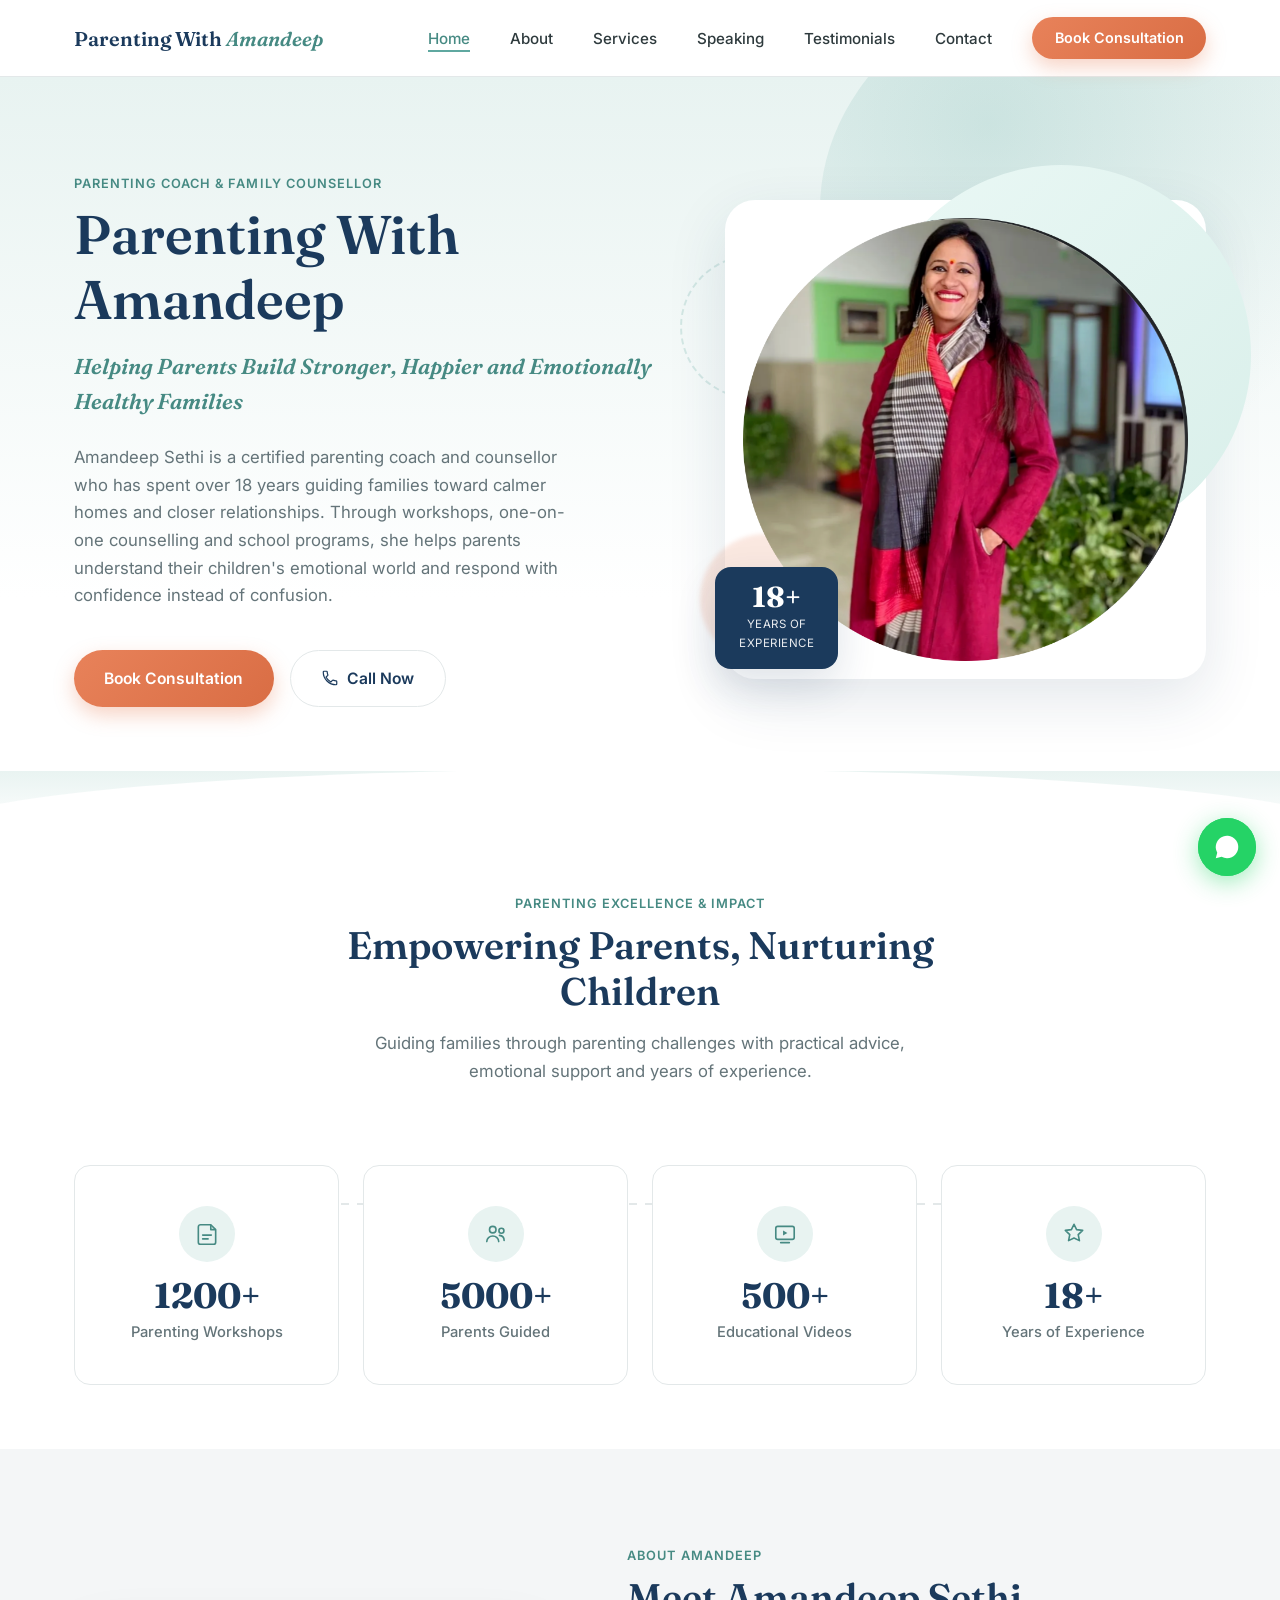
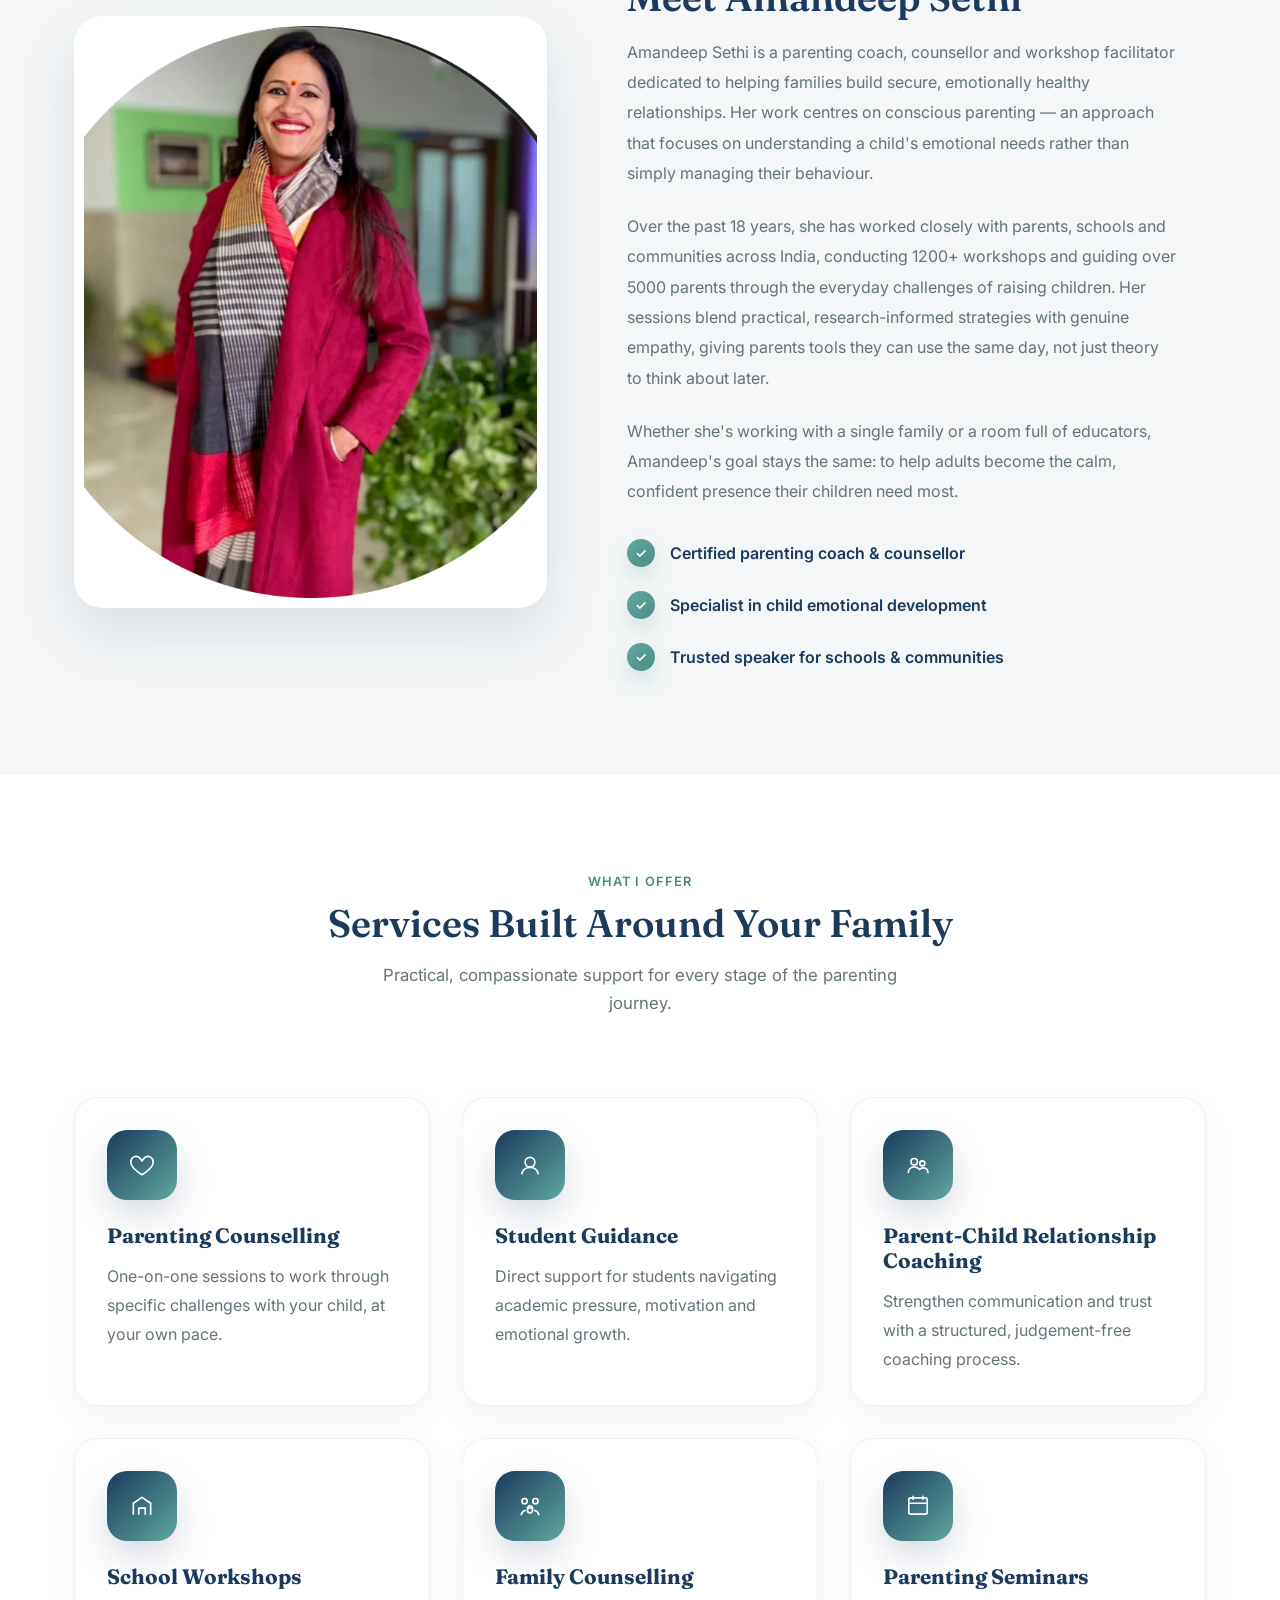
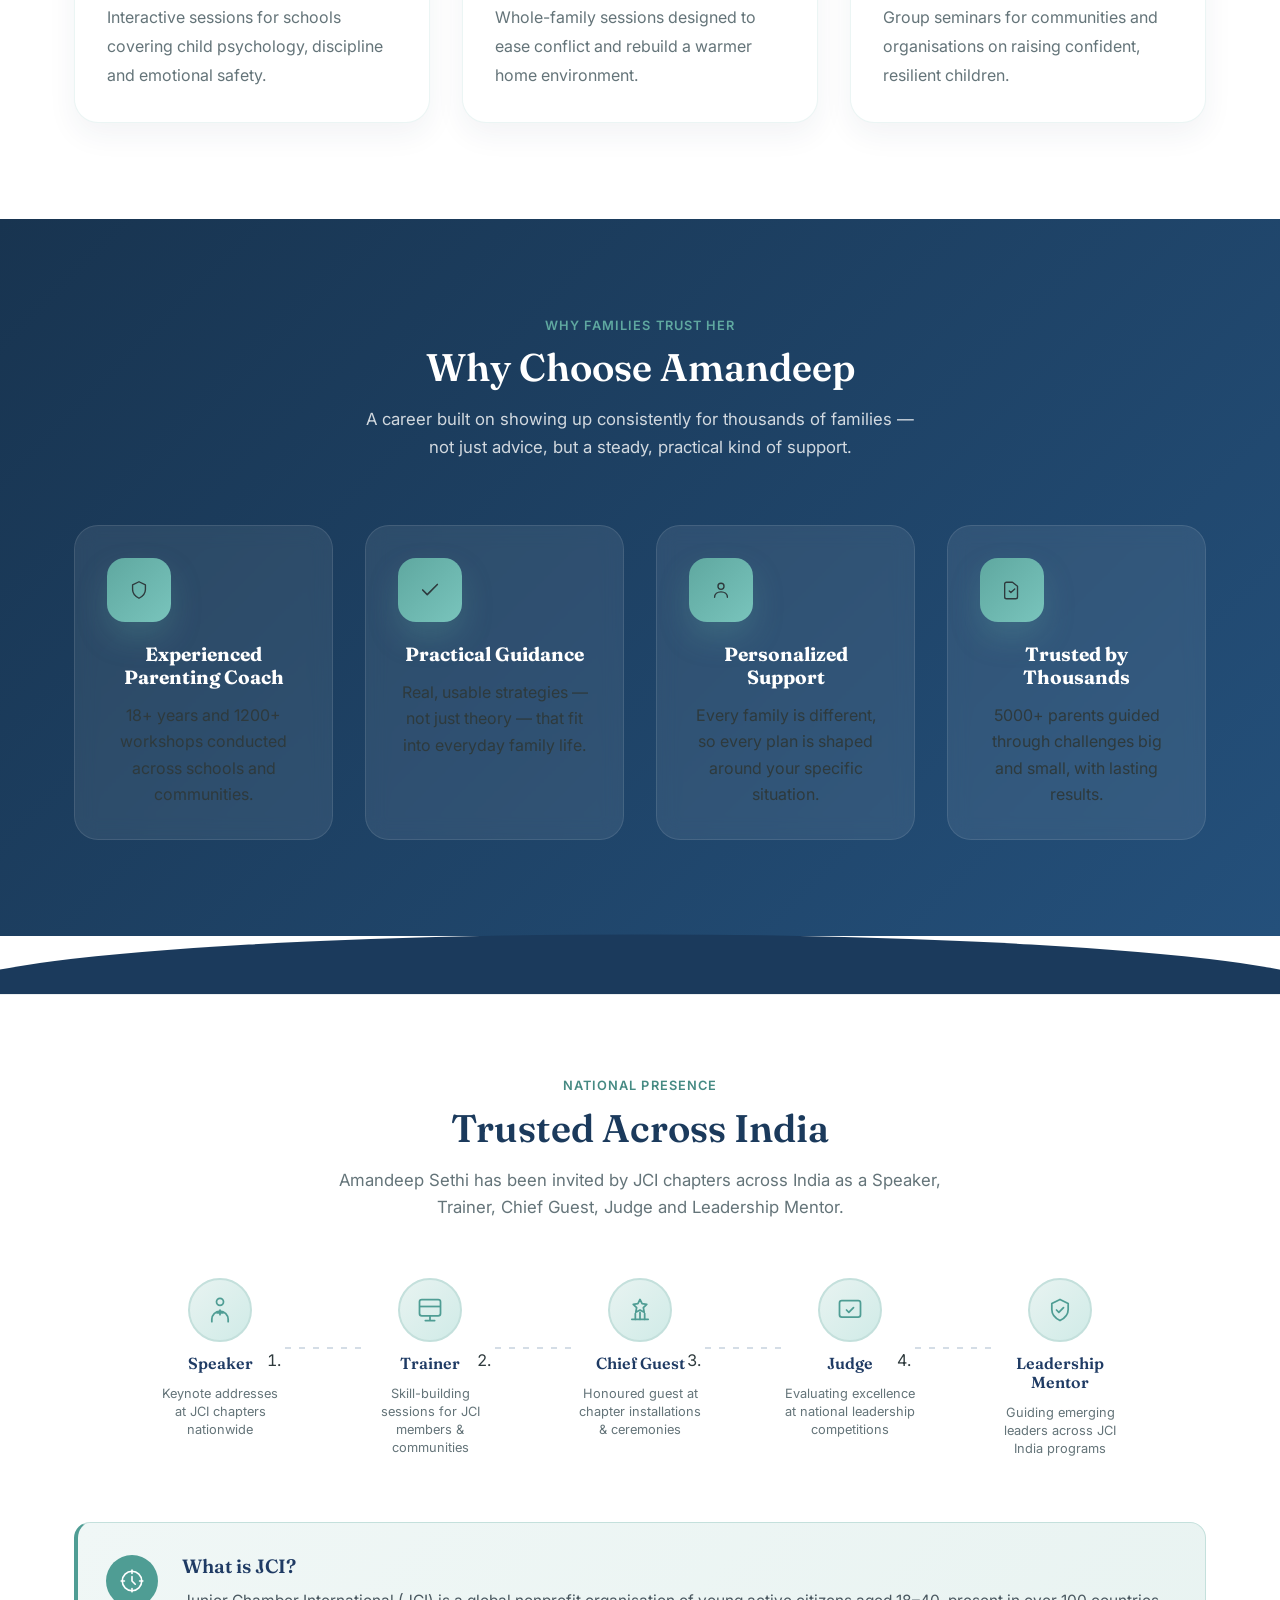
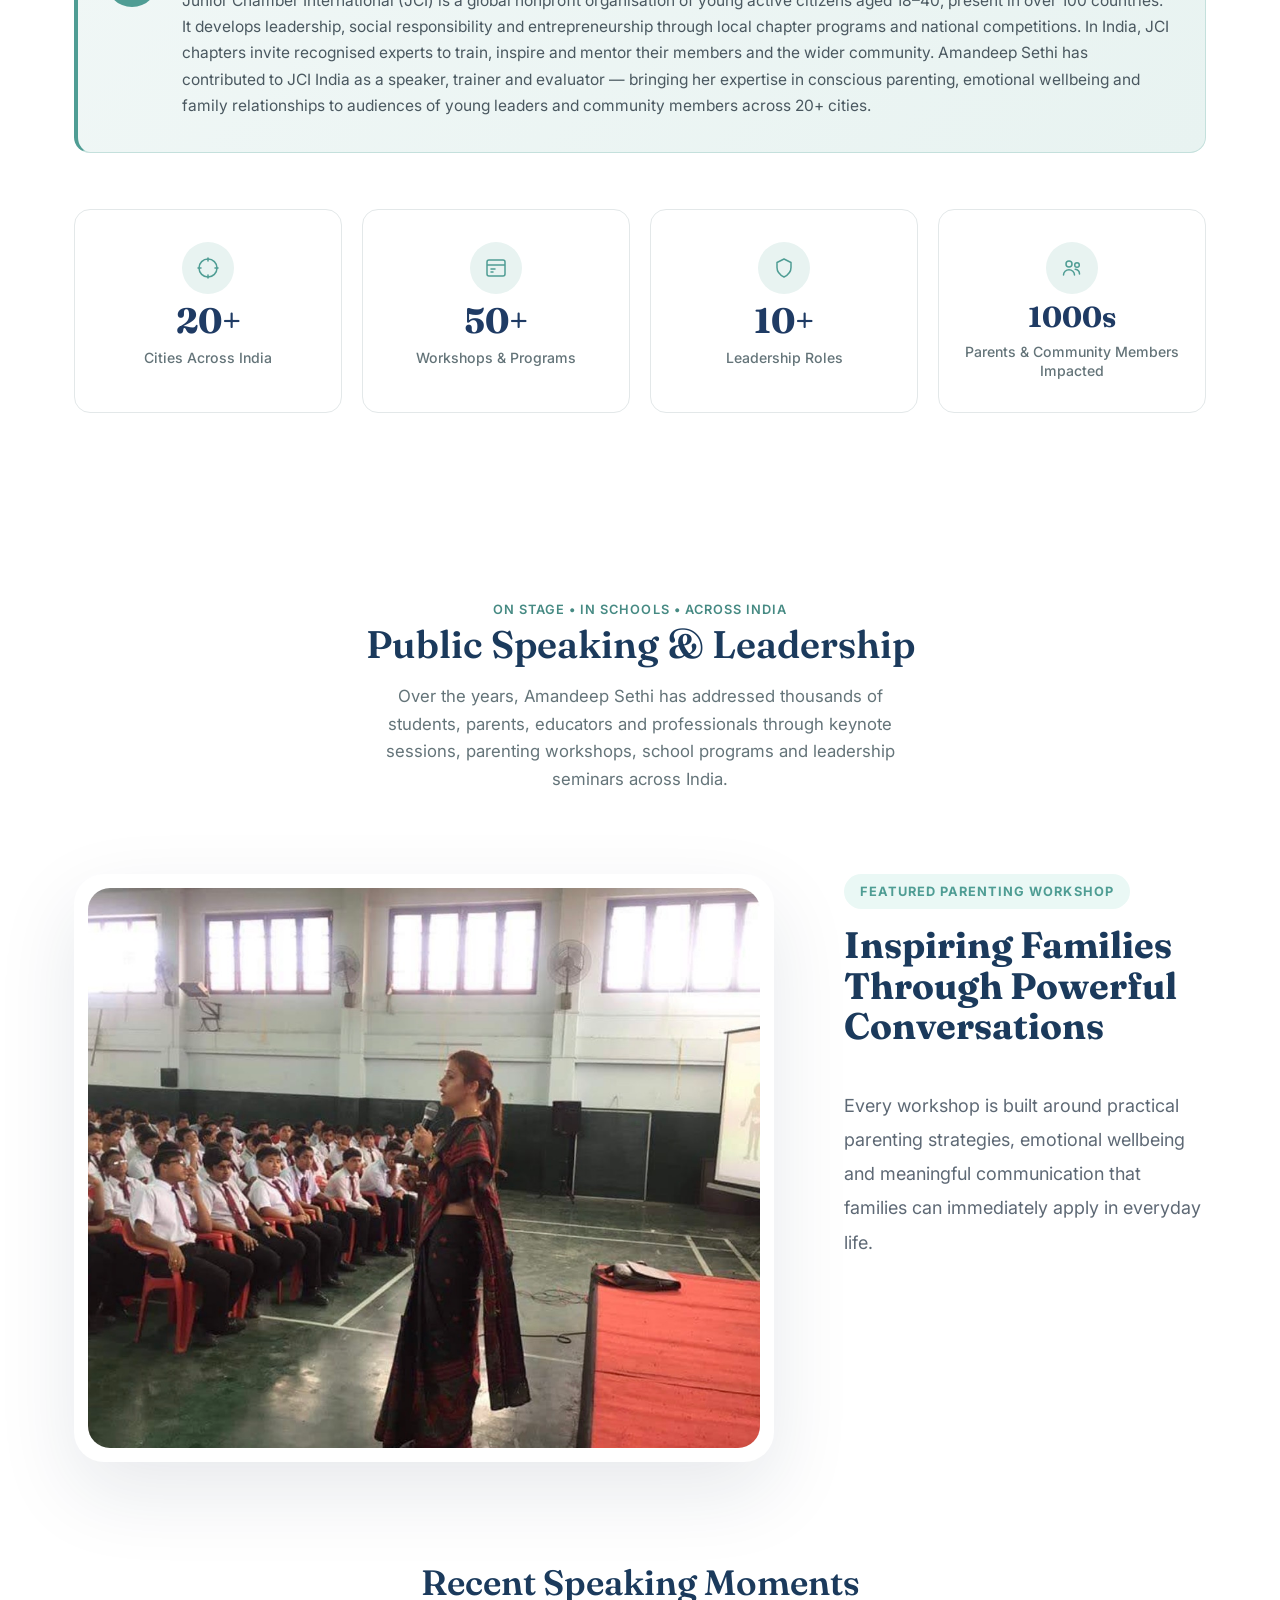
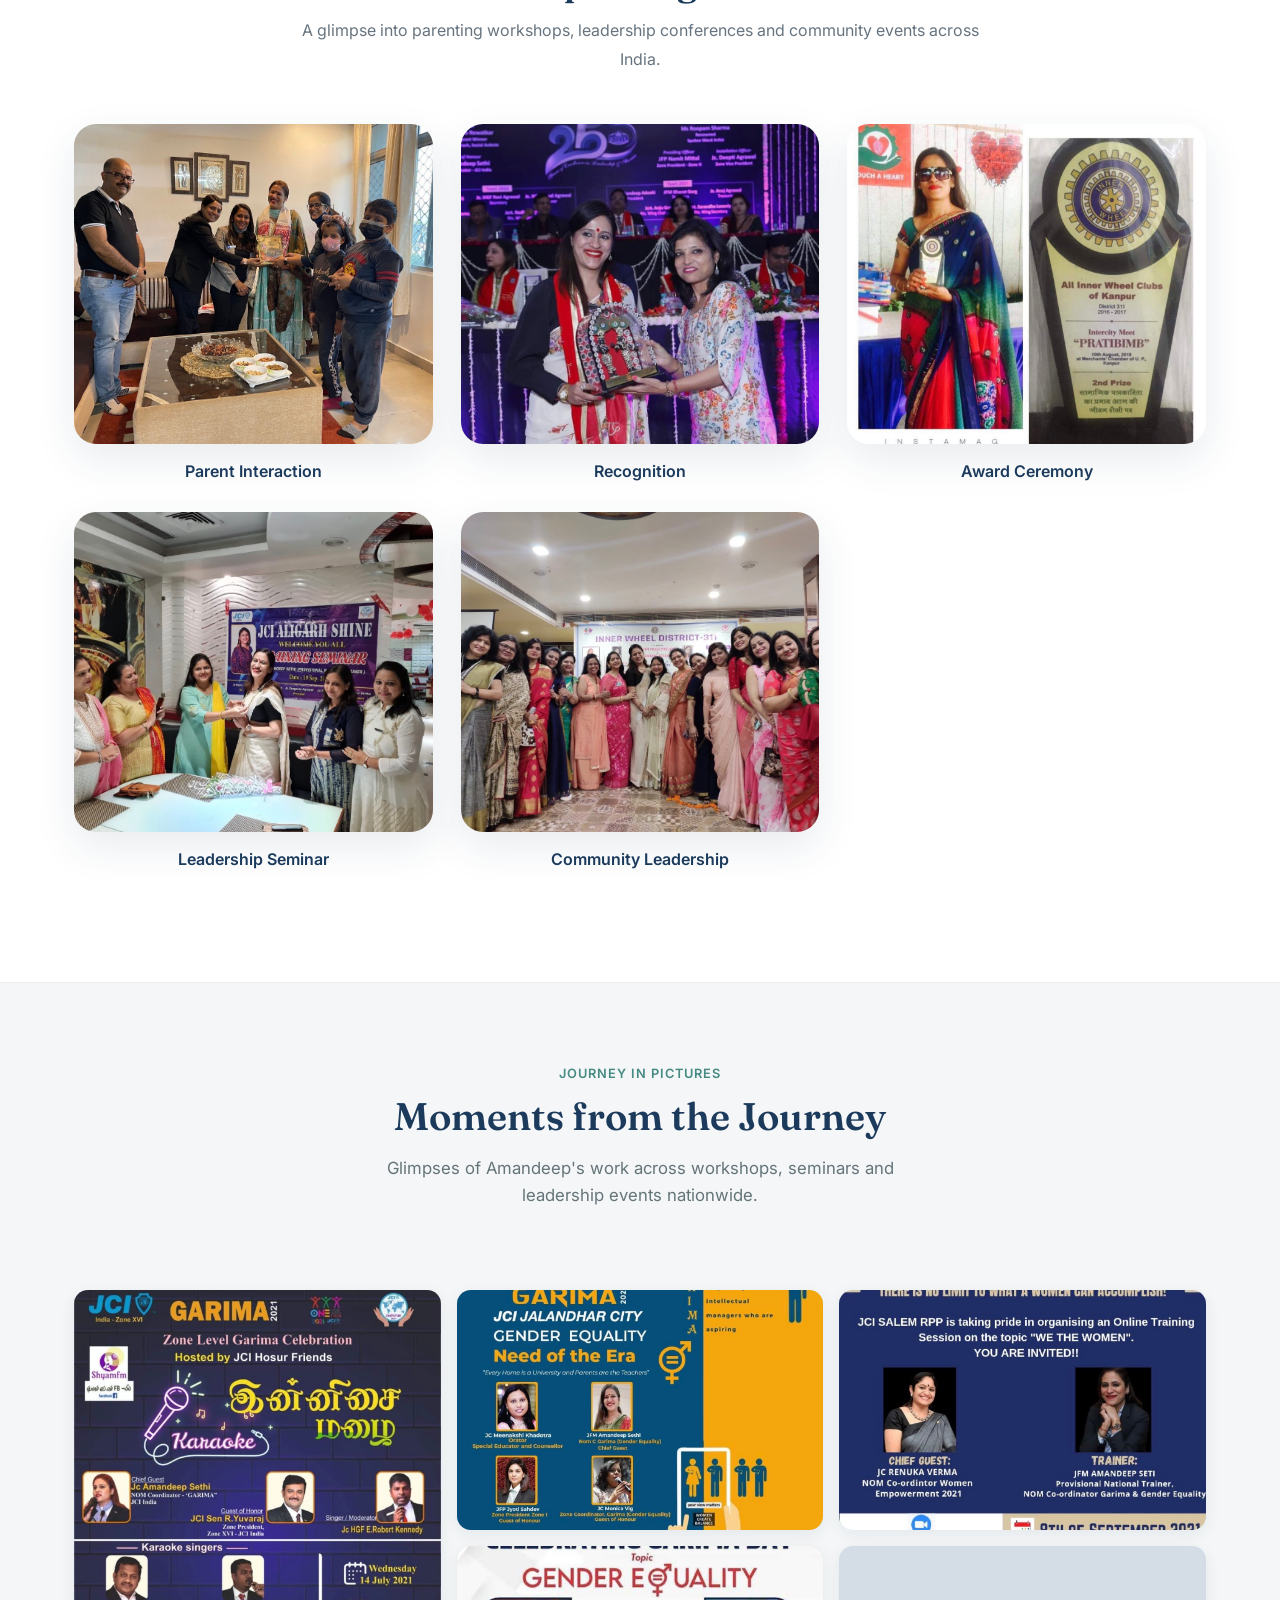
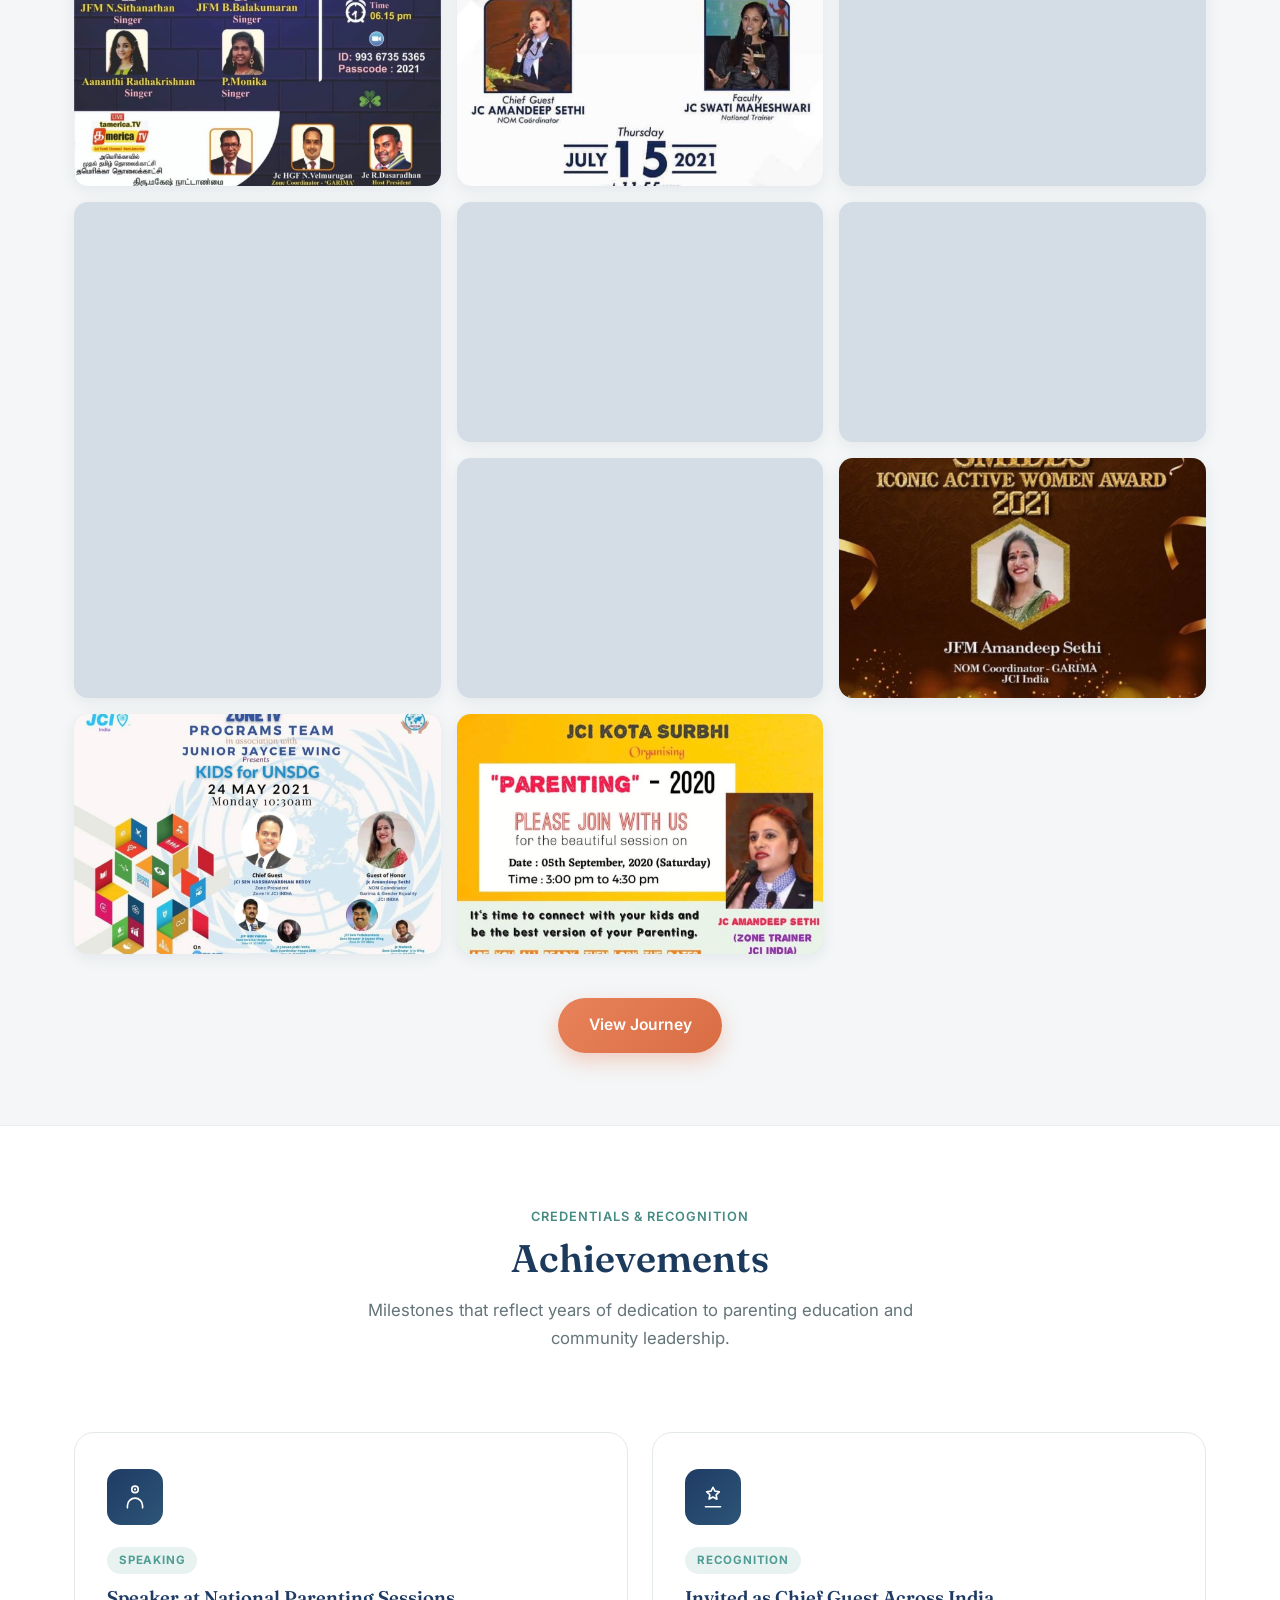
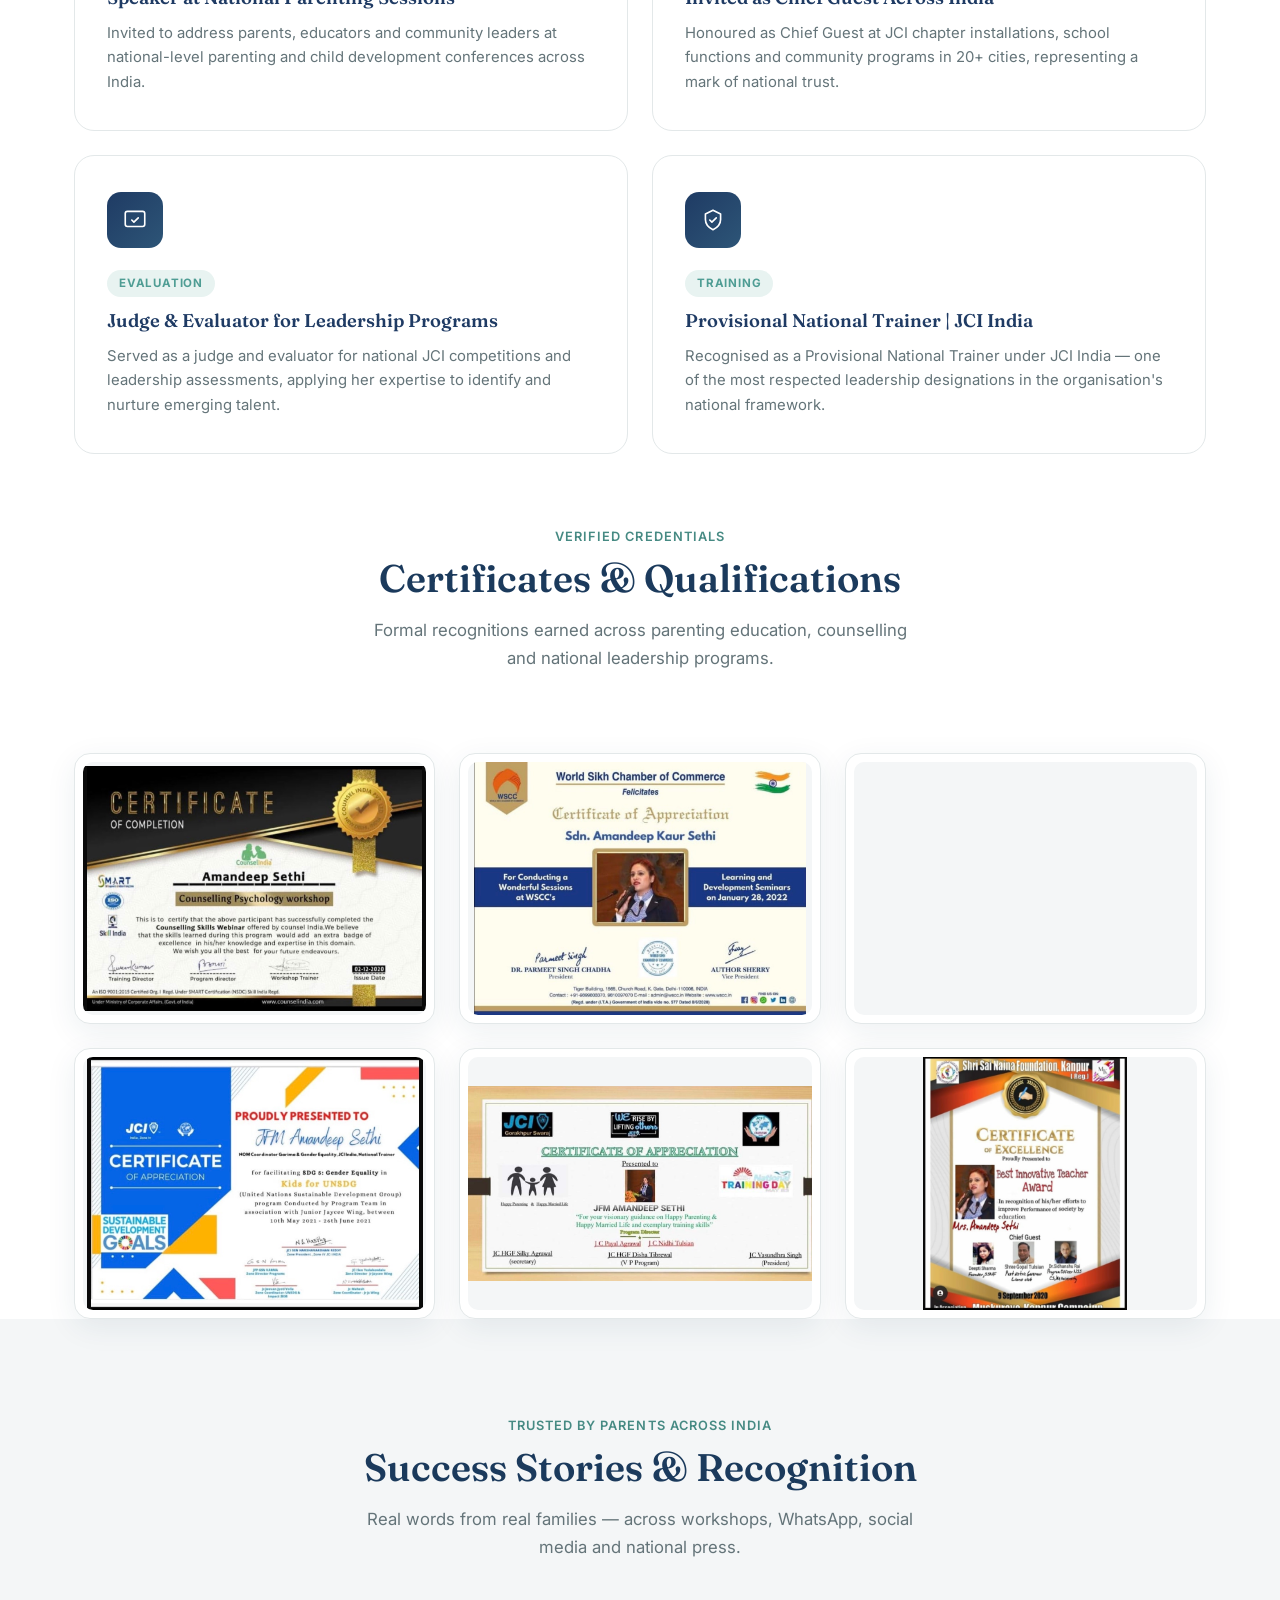
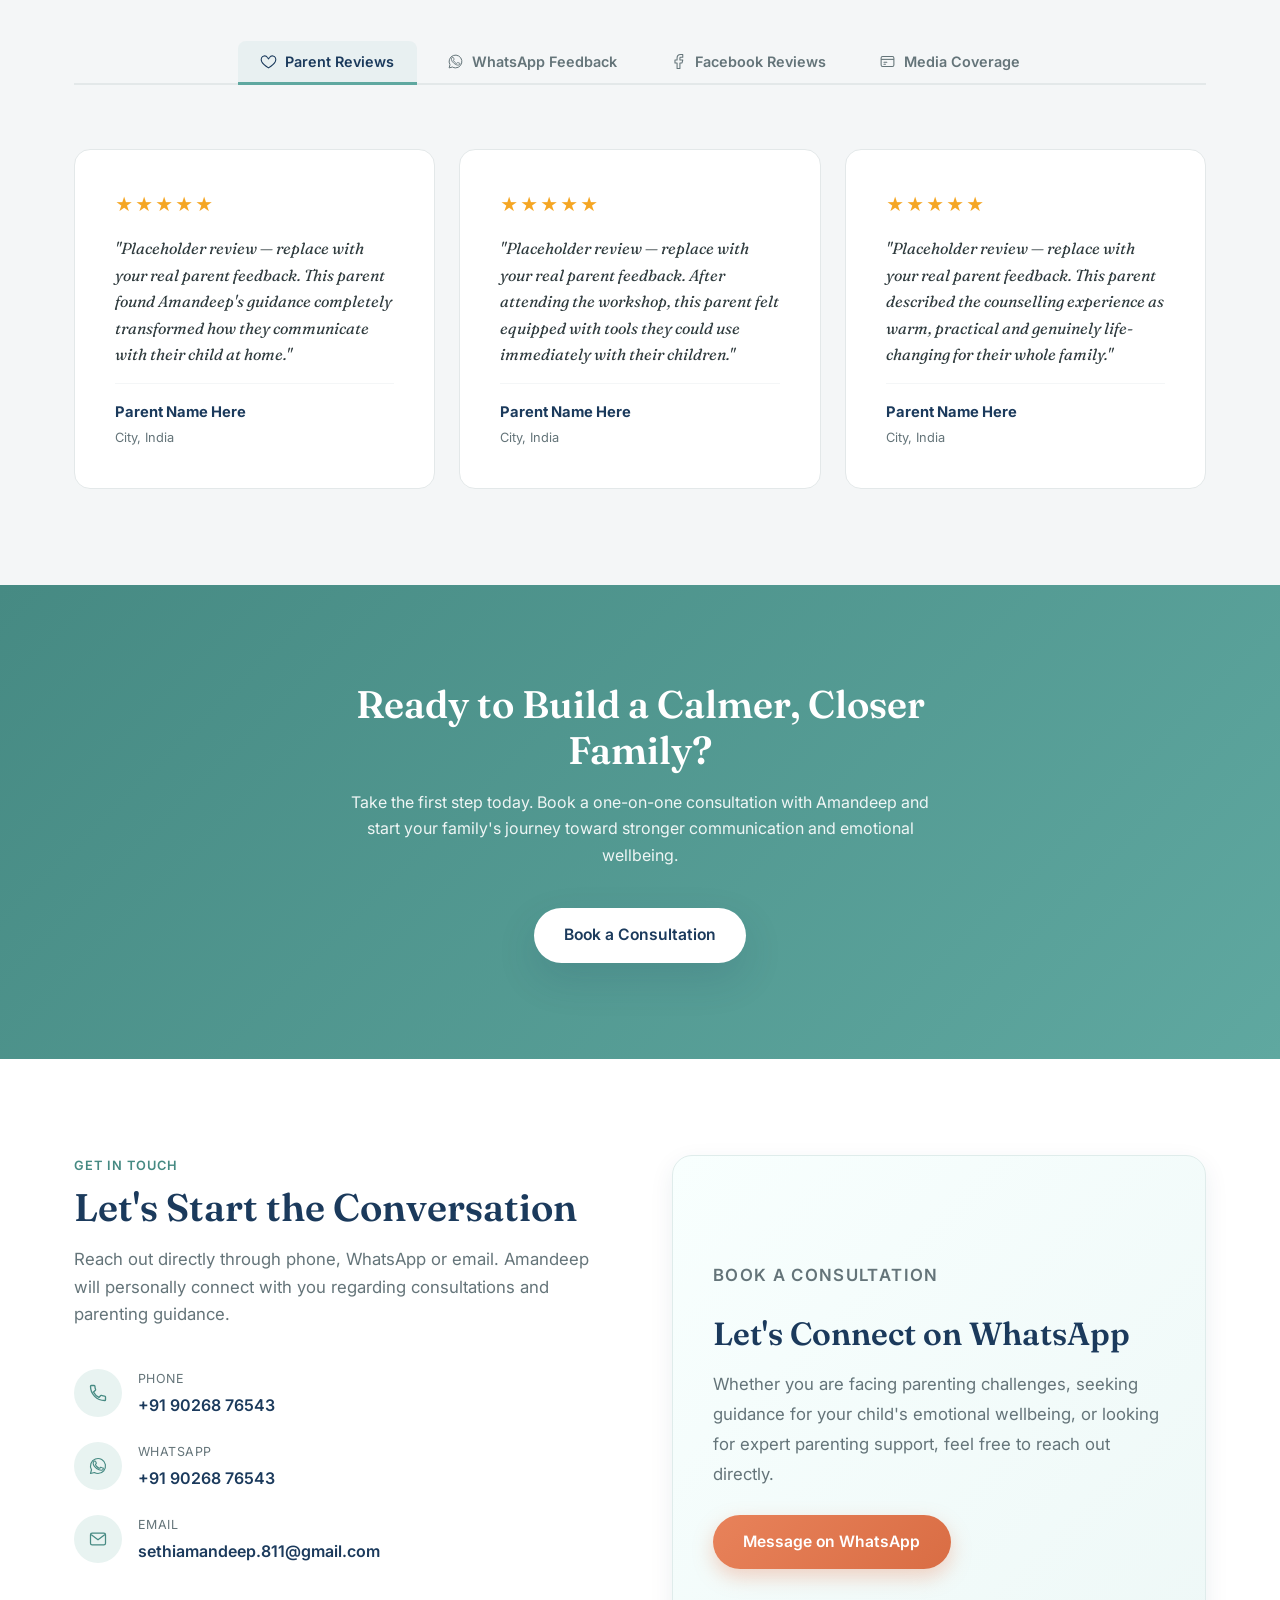
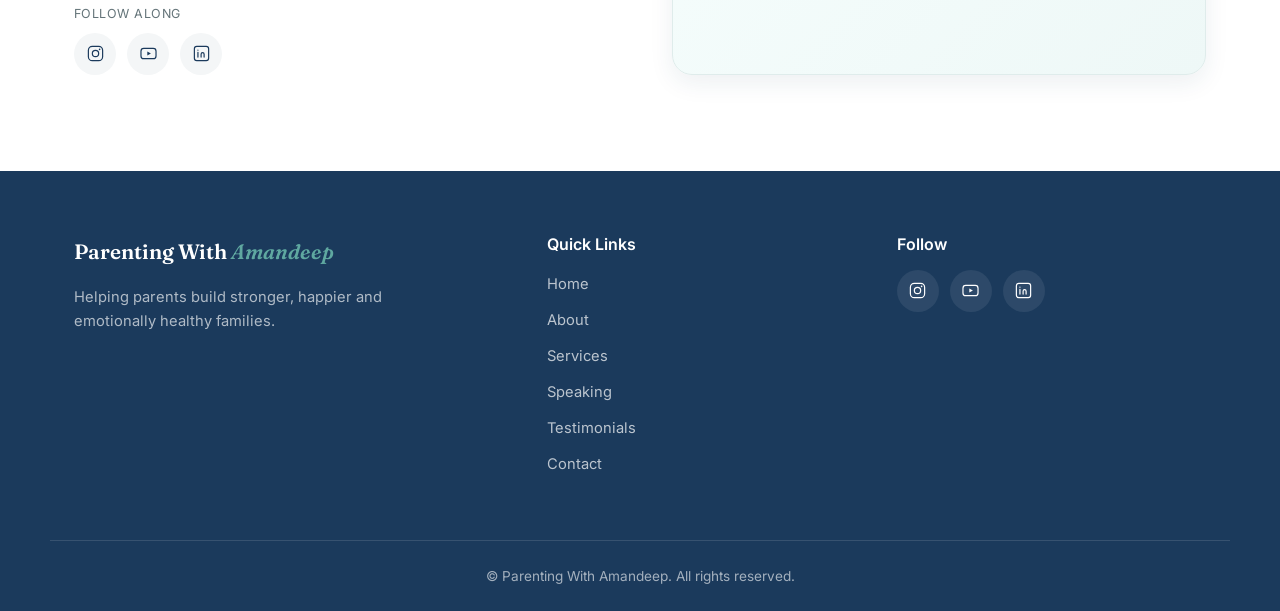
==== commit 7c861744: "Updated website with design improvements" ====
--- a/indexdummy.html
+++ b/indexdummy.html
@@ -926,7 +926,7 @@
           <p class="section-subtitle">Real words from real families — across workshops, WhatsApp, social media and national press.</p>
         </div>
 
-        <!-- Tab Navigation -->
+        <!-- Tab Navigation — DESKTOP ONLY (hidden on mobile via CSS) -->
         <div class="ss-tabs" role="tablist" aria-label="Success stories categories">
           <button class="ss-tab is-active" type="button" role="tab" aria-selected="true"  aria-controls="tab-reviews"  id="btn-reviews"  data-tab="reviews">
             <svg viewBox="0 0 24 24" fill="none" aria-hidden="true"><path d="M12 21s-7.5-4.6-9.7-9C.7 8.1 2.4 4.8 5.6 4.2c2-.4 3.8.5 4.9 2.1l1.5 2 1.5-2c1.1-1.6 2.9-2.5 4.9-2.1 3.2.6 4.9 3.9 3.3 7.8C19.5 16.4 12 21 12 21z" stroke="currentColor" stroke-width="1.5" stroke-linejoin="round"/></svg>
@@ -940,211 +940,188 @@
             <svg viewBox="0 0 24 24" fill="none" aria-hidden="true"><path d="M18 2h-3a5 5 0 0 0-5 5v3H7v4h3v8h4v-8h3l1-4h-4V7a1 1 0 0 1 1-1h3z" stroke="currentColor" stroke-width="1.5" stroke-linejoin="round"/></svg>
             Facebook Reviews
           </button>
-          <button class="ss-tab" type="button" role="tab" aria-selected="false" aria-controls="tab-media"    id="btn-media"    data-tab="media">
+          <button class="ss-tab" type="button" role="tab" aria-selected="false" aria-controls="tab-media" id="btn-media" data-tab="media">
             <svg viewBox="0 0 24 24" fill="none" aria-hidden="true"><rect x="3" y="5" width="18" height="14" rx="2" stroke="currentColor" stroke-width="1.5"/><path d="M3 9h18" stroke="currentColor" stroke-width="1.5"/><path d="M7 13h4M7 16h2" stroke="currentColor" stroke-width="1.5" stroke-linecap="round"/></svg>
             Media Coverage
           </button>
         </div>
 
-        <!-- TAB 1 — Parent Reviews -->
+        <!-- =========================================================
+            PANELS — shared by both desktop tabs and mobile accordion
+            Structure: accordion button first, then content wrapper
+        ========================================================== -->
+
+        <!-- PANEL 1 — Parent Reviews -->
         <div class="ss-panel is-active" id="tab-reviews" role="tabpanel" aria-labelledby="btn-reviews">
-          <div class="reviews-grid">
-
-            <article class="review-card">
-              <div class="review-card__stars" aria-label="5 out of 5 stars">★★★★★</div>
-              <blockquote class="review-card__text">
-                "Placeholder review — replace with your real parent feedback. This parent found
-                Amandeep's guidance completely transformed how they communicate with their child
-                at home."
-              </blockquote>
-              <footer class="review-card__author">
-                <span class="review-card__name">Parent Name Here</span>
-                <span class="review-card__location">City, India</span>
-              </footer>
-            </article>
-
-            <article class="review-card">
-              <div class="review-card__stars" aria-label="5 out of 5 stars">★★★★★</div>
-              <blockquote class="review-card__text">
-                "Placeholder review — replace with your real parent feedback. After attending
-                the workshop, this parent felt equipped with tools they could use immediately
-                with their children."
-              </blockquote>
-              <footer class="review-card__author">
-                <span class="review-card__name">Parent Name Here</span>
-                <span class="review-card__location">City, India</span>
-              </footer>
-            </article>
-
-            <article class="review-card">
-              <div class="review-card__stars" aria-label="5 out of 5 stars">★★★★★</div>
-              <blockquote class="review-card__text">
-                "Placeholder review — replace with your real parent feedback. This parent
-                described the counselling experience as warm, practical and genuinely life-changing
-                for their whole family."
-              </blockquote>
-              <footer class="review-card__author">
-                <span class="review-card__name">Parent Name Here</span>
-                <span class="review-card__location">City, India</span>
-              </footer>
-            </article>
-
-          </div>
-        </div>
-
-        <!-- TAB 2 — WhatsApp Feedback -->
-        <div class="ss-panel" id="tab-whatsapp" role="tabpanel" aria-labelledby="btn-whatsapp">
-          <div class="photo-grid" data-lightbox="whatsapp" role="list" aria-label="WhatsApp feedback screenshots">
-            <div class="photo-card" data-index="0" role="listitem button" tabindex="0" aria-label="Open fullscreen: WhatsApp feedback from a parent">
-              <img src="images/whatsapp/amandeepwhatsappreview.jpeg" alt="WhatsApp feedback from a parent" width="720" height="1280" loading="lazy" decoding="async" />
-              <div class="photo-card__overlay" aria-hidden="true">
-                <svg viewBox="0 0 24 24" fill="none"><path d="M15 3h6v6M9 21H3v-6M21 3l-7 7M3 21l7-7" stroke="currentColor" stroke-width="1.8" stroke-linecap="round" stroke-linejoin="round"/></svg>
-              </div>
-            </div>
-            <div class="photo-card" data-index="1" role="listitem button" tabindex="0" aria-label="Open fullscreen: WhatsApp feedback from a parent">
-              <img src="images/whatsapp/amandeepwhatsappreview2.jpg" alt="WhatsApp feedback from a parent" width="720" height="1280" loading="lazy" decoding="async" />
-              <div class="photo-card__overlay" aria-hidden="true">
-                <svg viewBox="0 0 24 24" fill="none"><path d="M15 3h6v6M9 21H3v-6M21 3l-7 7M3 21l7-7" stroke="currentColor" stroke-width="1.8" stroke-linecap="round" stroke-linejoin="round"/></svg>
-              </div>
-            </div>
-            <!-- <div class="photo-card" data-index="2">
-              <img src="images/whatsapp/chat3.jpg" alt="WhatsApp feedback from a parent" loading="lazy" />
-              <div class="photo-card__overlay" aria-hidden="true">
-                <svg viewBox="0 0 24 24" fill="none"><path d="M15 3h6v6M9 21H3v-6M21 3l-7 7M3 21l7-7" stroke="currentColor" stroke-width="1.8" stroke-linecap="round" stroke-linejoin="round"/></svg>
-              </div>
-            </div>
-            <div class="photo-card" data-index="3">
-              <img src="images/whatsapp/chat4.jpg" alt="WhatsApp feedback from a parent" loading="lazy" />
-              <div class="photo-card__overlay" aria-hidden="true">
-                <svg viewBox="0 0 24 24" fill="none"><path d="M15 3h6v6M9 21H3v-6M21 3l-7 7M3 21l7-7" stroke="currentColor" stroke-width="1.8" stroke-linecap="round" stroke-linejoin="round"/></svg>
-              </div>
-            </div>
-            <div class="photo-card" data-index="4">
-              <img src="images/whatsapp/chat5.jpg" alt="WhatsApp feedback from a parent" loading="lazy" />
-              <div class="photo-card__overlay" aria-hidden="true">
-                <svg viewBox="0 0 24 24" fill="none"><path d="M15 3h6v6M9 21H3v-6M21 3l-7 7M3 21l7-7" stroke="currentColor" stroke-width="1.8" stroke-linecap="round" stroke-linejoin="round"/></svg>
-              </div>
-            </div>
-            <div class="photo-card" data-index="5">
-              <img src="images/whatsapp/chat6.jpg" alt="WhatsApp feedback from a parent" loading="lazy" />
-              <div class="photo-card__overlay" aria-hidden="true">
-                <svg viewBox="0 0 24 24" fill="none"><path d="M15 3h6v6M9 21H3v-6M21 3l-7 7M3 21l7-7" stroke="currentColor" stroke-width="1.8" stroke-linecap="round" stroke-linejoin="round"/></svg>
-              </div>
-            </div> -->
-          </div>
-        </div>
-
-        <!-- TAB 3 — Facebook Reviews -->
-        <div class="ss-panel" id="tab-facebook" role="tabpanel" aria-labelledby="btn-facebook">
-          <div class="photo-grid" data-lightbox="facebook" role="list" aria-label="Facebook review screenshots">
-            <div class="photo-card" data-index="0" role="listitem button" tabindex="0" aria-label="Open fullscreen: Facebook review from a parent">
-              <img src="images/facebook/amandeepfacebookreview.jpg" alt="Facebook review from a parent" width="720" height="1280" loading="lazy" decoding="async" />
-              <div class="photo-card__overlay" aria-hidden="true">
-                <svg viewBox="0 0 24 24" fill="none"><path d="M15 3h6v6M9 21H3v-6M21 3l-7 7M3 21l7-7" stroke="currentColor" stroke-width="1.8" stroke-linecap="round" stroke-linejoin="round"/></svg>
-              </div>
-            </div>
-            <div class="photo-card" data-index="1" role="listitem button" tabindex="0" aria-label="Open fullscreen: Facebook review from a parent">
-              <img src="images/facebook/amandeepfacebookreview2.jpg" alt="Facebook review from a parent" width="720" height="1280" loading="lazy" decoding="async" />
-              <div class="photo-card__overlay" aria-hidden="true">
-                <svg viewBox="0 0 24 24" fill="none"><path d="M15 3h6v6M9 21H3v-6M21 3l-7 7M3 21l7-7" stroke="currentColor" stroke-width="1.8" stroke-linecap="round" stroke-linejoin="round"/></svg>
-              </div>
-            </div>
-            <!-- <div class="photo-card" data-index="2">
-              <img src="images/facebook/review3.jpg" alt="Facebook review from a parent" loading="lazy" />
-              <div class="photo-card__overlay" aria-hidden="true">
-                <svg viewBox="0 0 24 24" fill="none"><path d="M15 3h6v6M9 21H3v-6M21 3l-7 7M3 21l7-7" stroke="currentColor" stroke-width="1.8" stroke-linecap="round" stroke-linejoin="round"/></svg>
-              </div>
-            </div>
-            <div class="photo-card" data-index="3">
-              <img src="images/facebook/review4.jpg" alt="Facebook review from a parent" loading="lazy" />
-              <div class="photo-card__overlay" aria-hidden="true">
-                <svg viewBox="0 0 24 24" fill="none"><path d="M15 3h6v6M9 21H3v-6M21 3l-7 7M3 21l7-7" stroke="currentColor" stroke-width="1.8" stroke-linecap="round" stroke-linejoin="round"/></svg>
-              </div>
-            </div> -->
-          </div>
-        </div>
-
-        <!-- TAB 4 — Media Coverage -->
-        <div class="ss-panel" id="tab-media" role="tabpanel" aria-labelledby="btn-media">
-          <div class="photo-grid photo-grid--media" data-lightbox="media" role="list" aria-label="Media coverage clippings">
-            <div class="photo-card photo-card--media" data-index="0" role="listitem button" tabindex="0" aria-label="Open fullscreen: Media coverage, newspaper feature">
-              <img src="images/media/amandeepnewspaperreview.jpeg" alt="Media coverage — newspaper feature" width="900" height="1200" loading="lazy" decoding="async" />
-              <div class="photo-card__overlay" aria-hidden="true">
-                <svg viewBox="0 0 24 24" fill="none"><path d="M15 3h6v6M9 21H3v-6M21 3l-7 7M3 21l7-7" stroke="currentColor" stroke-width="1.8" stroke-linecap="round" stroke-linejoin="round"/></svg>
-              </div>
-            </div>
-            <div class="photo-card photo-card--media" data-index="1" role="listitem button" tabindex="0" aria-label="Open fullscreen: Media coverage, newspaper feature">
-              <img src="images/media/amandeepnewspaperreview2.jpg" alt="Media coverage — newspaper feature" width="900" height="1200" loading="lazy" decoding="async" />
-              <div class="photo-card__overlay" aria-hidden="true">
-                <svg viewBox="0 0 24 24" fill="none"><path d="M15 3h6v6M9 21H3v-6M21 3l-7 7M3 21l7-7" stroke="currentColor" stroke-width="1.8" stroke-linecap="round" stroke-linejoin="round"/></svg>
-              </div>
-            </div>
-            <div class="photo-card photo-card--media" data-index="2" role="listitem button" tabindex="0" aria-label="Open fullscreen: Media coverage, newspaper feature">
-              <img src="images/media/amandeepnewspaperreview3.jpg" alt="Media coverage — newspaper feature" width="900" height="1200" loading="lazy" decoding="async" />
-              <div class="photo-card__overlay" aria-hidden="true">
-                <svg viewBox="0 0 24 24" fill="none"><path d="M15 3h6v6M9 21H3v-6M21 3l-7 7M3 21l7-7" stroke="currentColor" stroke-width="1.8" stroke-linecap="round" stroke-linejoin="round"/></svg>
-              </div>
-            </div>
-            <div class="photo-card photo-card--media" data-index="3" role="listitem button" tabindex="0" aria-label="Open fullscreen: Media coverage, newspaper feature">
-              <img src="images/media/amandeepnewspaperreview4.jpg" alt="Media coverage — newspaper feature" width="900" height="1200" loading="lazy" decoding="async" />
-              <div class="photo-card__overlay" aria-hidden="true">
-                <svg viewBox="0 0 24 24" fill="none"><path d="M15 3h6v6M9 21H3v-6M21 3l-7 7M3 21l7-7" stroke="currentColor" stroke-width="1.8" stroke-linecap="round" stroke-linejoin="round"/></svg>
-              </div>
-            </div>
-            <div class="photo-card photo-card--media" data-index="4" role="listitem button" tabindex="0" aria-label="Open fullscreen: Media coverage, newspaper feature">
-              <img src="images/media/amandeepnewspaperreview5.jpg" alt="Media coverage — newspaper feature" width="900" height="1200" loading="lazy" decoding="async" />
-              <div class="photo-card__overlay" aria-hidden="true">
-                <svg viewBox="0 0 24 24" fill="none"><path d="M15 3h6v6M9 21H3v-6M21 3l-7 7M3 21l7-7" stroke="currentColor" stroke-width="1.8" stroke-linecap="round" stroke-linejoin="round"/></svg>
-              </div>
-            </div>
-            <div class="photo-card photo-card--media" data-index="5" role="listitem button" tabindex="0" aria-label="Open fullscreen: Media coverage, newspaper feature">
-              <img src="images/media/amandeepnewspaperreview6.jpg" alt="Media coverage — newspaper feature" width="900" height="1200" loading="lazy" decoding="async" />
-              <div class="photo-card__overlay" aria-hidden="true">
-                <svg viewBox="0 0 24 24" fill="none"><path d="M15 3h6v6M9 21H3v-6M21 3l-7 7M3 21l7-7" stroke="currentColor" stroke-width="1.8" stroke-linecap="round" stroke-linejoin="round"/></svg>
-              </div>
-            </div>
-            <div class="photo-card photo-card--media" data-index="6" role="listitem button" tabindex="0" aria-label="Open fullscreen: Media coverage, newspaper feature">
-              <img src="images/media/amandeepnewspaperreview7.JPG" alt="Media coverage — newspaper feature" width="900" height="1200" loading="lazy" decoding="async" />
-              <div class="photo-card__overlay" aria-hidden="true">
-                <svg viewBox="0 0 24 24" fill="none"><path d="M15 3h6v6M9 21H3v-6M21 3l-7 7M3 21l7-7" stroke="currentColor" stroke-width="1.8" stroke-linecap="round" stroke-linejoin="round"/></svg>
-              </div>
-            </div>
-            <div class="photo-card photo-card--media" data-index="7" role="listitem button" tabindex="0" aria-label="Open fullscreen: Media coverage, newspaper feature">
-              <img src="images/media/amandeepnewspaperreview8.jpg" alt="Media coverage — newspaper feature" width="900" height="1200" loading="lazy" decoding="async" />
-              <div class="photo-card__overlay" aria-hidden="true">
-                <svg viewBox="0 0 24 24" fill="none"><path d="M15 3h6v6M9 21H3v-6M21 3l-7 7M3 21l7-7" stroke="currentColor" stroke-width="1.8" stroke-linecap="round" stroke-linejoin="round"/></svg>
-              </div>
-            </div>
-            <div class="photo-card photo-card--media" data-index="8" role="listitem button" tabindex="0" aria-label="Open fullscreen: Media coverage, newspaper feature">
-              <img src="images/media/amandeepnewspaperreview9.jpg" alt="Media coverage — newspaper feature" width="900" height="1200" loading="lazy" decoding="async" />
-              <div class="photo-card__overlay" aria-hidden="true">
-                <svg viewBox="0 0 24 24" fill="none"><path d="M15 3h6v6M9 21H3v-6M21 3l-7 7M3 21l7-7" stroke="currentColor" stroke-width="1.8" stroke-linecap="round" stroke-linejoin="round"/></svg>
-              </div>
-            </div>
-            <div class="photo-card photo-card--media" data-index="9" role="listitem button" tabindex="0" aria-label="Open fullscreen: Media coverage, newspaper feature">
-              <img src="images/media/amandeepnewspaperreview10.jpg" alt="Media coverage — newspaper feature" width="900" height="1200" loading="lazy" decoding="async" />
-              <div class="photo-card__overlay" aria-hidden="true">
-                <svg viewBox="0 0 24 24" fill="none"><path d="M15 3h6v6M9 21H3v-6M21 3l-7 7M3 21l7-7" stroke="currentColor" stroke-width="1.8" stroke-linecap="round" stroke-linejoin="round"/></svg>
-              </div>
-            </div>
-            <div class="photo-card photo-card--media" data-index="10" role="listitem button" tabindex="0" aria-label="Open fullscreen: Media coverage, newspaper feature">
-              <img src="images/media/amandeepnewspaperreview11.jpg" alt="Media coverage — newspaper feature" width="900" height="1200" loading="lazy" decoding="async" />
-              <div class="photo-card__overlay" aria-hidden="true">
-                <svg viewBox="0 0 24 24" fill="none"><path d="M15 3h6v6M9 21H3v-6M21 3l-7 7M3 21l7-7" stroke="currentColor" stroke-width="1.8" stroke-linecap="round" stroke-linejoin="round"/></svg>
-              </div>
-            </div>
-            <div class="photo-card photo-card--media" data-index="11" role="listitem button" tabindex="0" aria-label="Open fullscreen: Media coverage, newspaper feature">
-              <img src="images/media/amandeepnewspaperreview12.jpg" alt="Media coverage — newspaper feature" width="900" height="1200" loading="lazy" decoding="async" />
-              <div class="photo-card__overlay" aria-hidden="true">
-                <svg viewBox="0 0 24 24" fill="none"><path d="M15 3h6v6M9 21H3v-6M21 3l-7 7M3 21l7-7" stroke="currentColor" stroke-width="1.8" stroke-linecap="round" stroke-linejoin="round"/></svg>
-              </div>
-            </div>
-            <!-- <div class="photo-card photo-card--media" data-index="12">
-              <img src="images/media/amandeepnewspaperreview13.jpg" alt="Media coverage — newspaper feature" loading="lazy" />
-              <div class="photo-card__overlay" aria-hidden="true">
-                <svg viewBox="0 0 24 24" fill="none"><path d="M15 3h6v6M9 21H3v-6M21 3l-7 7M3 21l7-7" stroke="currentColor" stroke-width="1.8" stroke-linecap="round" stroke-linejoin="round"/></svg>
-              </div>
-            </div> -->
+
+          <!-- Mobile accordion trigger (hidden on desktop) -->
+          <button class="ss-accordion-btn" aria-expanded="false" type="button">
+            <svg viewBox="0 0 24 24" fill="none" aria-hidden="true"><path d="M12 21s-7.5-4.6-9.7-9C.7 8.1 2.4 4.8 5.6 4.2c2-.4 3.8.5 4.9 2.1l1.5 2 1.5-2c1.1-1.6 2.9-2.5 4.9-2.1 3.2.6 4.9 3.9 3.3 7.8C19.5 16.4 12 21 12 21z" stroke="currentColor" stroke-width="1.5" stroke-linejoin="round"/></svg>
+            Parent Reviews
+            <span class="ss-accordion-chevron" aria-hidden="true">▾</span>
+          </button>
+
+          <!-- Content — shown always on desktop, toggled on mobile -->
+          <div class="ss-accordion-content">
+            <div class="reviews-grid">
+
+              <article class="review-card">
+                <div class="review-card__stars" aria-label="5 out of 5 stars">★★★★★</div>
+                <blockquote class="review-card__text">
+                  "Placeholder review — replace with your real parent feedback. This parent found
+                  Amandeep's guidance completely transformed how they communicate with their child
+                  at home."
+                </blockquote>
+                <footer class="review-card__author">
+                  <span class="review-card__name">Parent Name Here</span>
+                  <span class="review-card__location">City, India</span>
+                </footer>
+              </article>
+
+              <article class="review-card">
+                <div class="review-card__stars" aria-label="5 out of 5 stars">★★★★★</div>
+                <blockquote class="review-card__text">
+                  "Placeholder review — replace with your real parent feedback. After attending
+                  the workshop, this parent felt equipped with tools they could use immediately
+                  with their children."
+                </blockquote>
+                <footer class="review-card__author">
+                  <span class="review-card__name">Parent Name Here</span>
+                  <span class="review-card__location">City, India</span>
+                </footer>
+              </article>
+
+              <article class="review-card">
+                <div class="review-card__stars" aria-label="5 out of 5 stars">★★★★★</div>
+                <blockquote class="review-card__text">
+                  "Placeholder review — replace with your real parent feedback. This parent
+                  described the counselling experience as warm, practical and genuinely life-changing
+                  for their whole family."
+                </blockquote>
+                <footer class="review-card__author">
+                  <span class="review-card__name">Parent Name Here</span>
+                  <span class="review-card__location">City, India</span>
+                </footer>
+              </article>
+
+            </div>
+          </div>
+        </div>
+
+        <!-- PANEL 2 — WhatsApp Feedback -->
+        <div class="ss-panel" id="tab-whatsapp" role="tabpanel" aria-labelledby="btn-whatsapp" hidden>
+
+          <button class="ss-accordion-btn" aria-expanded="false" type="button">
+            <svg viewBox="0 0 24 24" fill="none" aria-hidden="true"><path d="M17.5 14.4c-.3-.1-1.7-.8-2-.9-.3-.1-.5-.1-.6.1-.2.3-.7.9-.9 1-.2.2-.4.2-.6.1-.9-.4-1.8-1-2.6-1.8-.7-.7-1.3-1.5-1.8-2.4-.1-.2 0-.4.1-.6.2-.2.6-.7.8-.9.1-.2.1-.4 0-.6-.1-.2-.7-1.7-.9-2-.2-.4-.4-.4-.6-.4h-.5c-.2 0-.5.1-.7.3-.7.7-1 1.6-1 2.6.1 1.2.6 2.4 1.5 3.5 1.5 1.9 3.3 3.3 5.5 4.2 1 .4 2 .6 3 .5.7-.1 1.4-.5 1.9-1.1.2-.3.3-.6.3-.9 0-.2 0-.5-.2-.6-.2-.1-.4-.2-.7-.1z" stroke="currentColor" stroke-width="1.3" stroke-linejoin="round"/><path d="M12 21a9 9 0 1 0-7.8-4.5L3 21l4.7-1.2A9 9 0 0 0 12 21z" stroke="currentColor" stroke-width="1.4" stroke-linejoin="round"/></svg>
+            WhatsApp Feedback
+            <span class="ss-accordion-chevron" aria-hidden="true">▾</span>
+          </button>
+
+          <div class="ss-accordion-content">
+            <div class="photo-grid" data-lightbox="whatsapp" role="list" aria-label="WhatsApp feedback screenshots">
+              <div class="photo-card" data-index="0" role="listitem button" tabindex="0" aria-label="Open fullscreen: WhatsApp feedback from a parent">
+                <img src="images/whatsapp/amandeepwhatsappreview.jpeg" alt="WhatsApp feedback from a parent" width="720" height="1280" loading="lazy" decoding="async" />
+                <div class="photo-card__overlay" aria-hidden="true">
+                  <svg viewBox="0 0 24 24" fill="none"><path d="M15 3h6v6M9 21H3v-6M21 3l-7 7M3 21l7-7" stroke="currentColor" stroke-width="1.8" stroke-linecap="round" stroke-linejoin="round"/></svg>
+                </div>
+              </div>
+              <div class="photo-card" data-index="1" role="listitem button" tabindex="0" aria-label="Open fullscreen: WhatsApp feedback from a parent">
+                <img src="images/whatsapp/amandeepwhatsappreview2.jpg" alt="WhatsApp feedback from a parent" width="720" height="1280" loading="lazy" decoding="async" />
+                <div class="photo-card__overlay" aria-hidden="true">
+                  <svg viewBox="0 0 24 24" fill="none"><path d="M15 3h6v6M9 21H3v-6M21 3l-7 7M3 21l7-7" stroke="currentColor" stroke-width="1.8" stroke-linecap="round" stroke-linejoin="round"/></svg>
+                </div>
+              </div>
+            </div>
+          </div>
+        </div>
+
+        <!-- PANEL 3 — Facebook Reviews -->
+        <div class="ss-panel" id="tab-facebook" role="tabpanel" aria-labelledby="btn-facebook" hidden>
+
+          <button class="ss-accordion-btn" aria-expanded="false" type="button">
+            <svg viewBox="0 0 24 24" fill="none" aria-hidden="true"><path d="M18 2h-3a5 5 0 0 0-5 5v3H7v4h3v8h4v-8h3l1-4h-4V7a1 1 0 0 1 1-1h3z" stroke="currentColor" stroke-width="1.5" stroke-linejoin="round"/></svg>
+            Facebook Reviews
+            <span class="ss-accordion-chevron" aria-hidden="true">▾</span>
+          </button>
+
+          <div class="ss-accordion-content">
+            <div class="photo-grid" data-lightbox="facebook" role="list" aria-label="Facebook review screenshots">
+              <div class="photo-card" data-index="0" role="listitem button" tabindex="0" aria-label="Open fullscreen: Facebook review from a parent">
+                <img src="images/facebook/amandeepfacebookreview.jpg" alt="Facebook review from a parent" width="720" height="1280" loading="lazy" decoding="async" />
+                <div class="photo-card__overlay" aria-hidden="true">
+                  <svg viewBox="0 0 24 24" fill="none"><path d="M15 3h6v6M9 21H3v-6M21 3l-7 7M3 21l7-7" stroke="currentColor" stroke-width="1.8" stroke-linecap="round" stroke-linejoin="round"/></svg>
+                </div>
+              </div>
+              <div class="photo-card" data-index="1" role="listitem button" tabindex="0" aria-label="Open fullscreen: Facebook review from a parent">
+                <img src="images/facebook/amandeepfacebookreview2.jpg" alt="Facebook review from a parent" width="720" height="1280" loading="lazy" decoding="async" />
+                <div class="photo-card__overlay" aria-hidden="true">
+                  <svg viewBox="0 0 24 24" fill="none"><path d="M15 3h6v6M9 21H3v-6M21 3l-7 7M3 21l7-7" stroke="currentColor" stroke-width="1.8" stroke-linecap="round" stroke-linejoin="round"/></svg>
+                </div>
+              </div>
+            </div>
+          </div>
+        </div>
+
+        <!-- PANEL 4 — Media Coverage -->
+        <div class="ss-panel" id="tab-media" role="tabpanel" aria-labelledby="btn-media" hidden>
+
+          <button class="ss-accordion-btn" aria-expanded="false" type="button">
+            <svg viewBox="0 0 24 24" fill="none" aria-hidden="true"><rect x="3" y="5" width="18" height="14" rx="2" stroke="currentColor" stroke-width="1.5"/><path d="M3 9h18" stroke="currentColor" stroke-width="1.5"/><path d="M7 13h4M7 16h2" stroke="currentColor" stroke-width="1.5" stroke-linecap="round"/></svg>
+            Media Coverage
+            <span class="ss-accordion-chevron" aria-hidden="true">▾</span>
+          </button>
+
+          <div class="ss-accordion-content">
+            <div class="photo-grid photo-grid--media" data-lightbox="media" role="list" aria-label="Media coverage clippings">
+              <div class="photo-card photo-card--media" data-index="0" role="listitem button" tabindex="0" aria-label="Open fullscreen: Media coverage, newspaper feature">
+                <img src="images/media/amandeepnewspaperreview.jpeg" alt="Media coverage — newspaper feature" width="900" height="1200" loading="lazy" decoding="async" />
+                <div class="photo-card__overlay" aria-hidden="true"><svg viewBox="0 0 24 24" fill="none"><path d="M15 3h6v6M9 21H3v-6M21 3l-7 7M3 21l7-7" stroke="currentColor" stroke-width="1.8" stroke-linecap="round" stroke-linejoin="round"/></svg></div>
+              </div>
+              <div class="photo-card photo-card--media" data-index="1" role="listitem button" tabindex="0" aria-label="Open fullscreen: Media coverage, newspaper feature">
+                <img src="images/media/amandeepnewspaperreview2.jpg" alt="Media coverage — newspaper feature" width="900" height="1200" loading="lazy" decoding="async" />
+                <div class="photo-card__overlay" aria-hidden="true"><svg viewBox="0 0 24 24" fill="none"><path d="M15 3h6v6M9 21H3v-6M21 3l-7 7M3 21l7-7" stroke="currentColor" stroke-width="1.8" stroke-linecap="round" stroke-linejoin="round"/></svg></div>
+              </div>
+              <div class="photo-card photo-card--media" data-index="2" role="listitem button" tabindex="0" aria-label="Open fullscreen: Media coverage, newspaper feature">
+                <img src="images/media/amandeepnewspaperreview3.jpg" alt="Media coverage — newspaper feature" width="900" height="1200" loading="lazy" decoding="async" />
+                <div class="photo-card__overlay" aria-hidden="true"><svg viewBox="0 0 24 24" fill="none"><path d="M15 3h6v6M9 21H3v-6M21 3l-7 7M3 21l7-7" stroke="currentColor" stroke-width="1.8" stroke-linecap="round" stroke-linejoin="round"/></svg></div>
+              </div>
+              <div class="photo-card photo-card--media" data-index="3" role="listitem button" tabindex="0" aria-label="Open fullscreen: Media coverage, newspaper feature">
+                <img src="images/media/amandeepnewspaperreview4.jpg" alt="Media coverage — newspaper feature" width="900" height="1200" loading="lazy" decoding="async" />
+                <div class="photo-card__overlay" aria-hidden="true"><svg viewBox="0 0 24 24" fill="none"><path d="M15 3h6v6M9 21H3v-6M21 3l-7 7M3 21l7-7" stroke="currentColor" stroke-width="1.8" stroke-linecap="round" stroke-linejoin="round"/></svg></div>
+              </div>
+              <div class="photo-card photo-card--media" data-index="4" role="listitem button" tabindex="0" aria-label="Open fullscreen: Media coverage, newspaper feature">
+                <img src="images/media/amandeepnewspaperreview5.jpg" alt="Media coverage — newspaper feature" width="900" height="1200" loading="lazy" decoding="async" />
+                <div class="photo-card__overlay" aria-hidden="true"><svg viewBox="0 0 24 24" fill="none"><path d="M15 3h6v6M9 21H3v-6M21 3l-7 7M3 21l7-7" stroke="currentColor" stroke-width="1.8" stroke-linecap="round" stroke-linejoin="round"/></svg></div>
+              </div>
+              <div class="photo-card photo-card--media" data-index="5" role="listitem button" tabindex="0" aria-label="Open fullscreen: Media coverage, newspaper feature">
+                <img src="images/media/amandeepnewspaperreview6.jpg" alt="Media coverage — newspaper feature" width="900" height="1200" loading="lazy" decoding="async" />
+                <div class="photo-card__overlay" aria-hidden="true"><svg viewBox="0 0 24 24" fill="none"><path d="M15 3h6v6M9 21H3v-6M21 3l-7 7M3 21l7-7" stroke="currentColor" stroke-width="1.8" stroke-linecap="round" stroke-linejoin="round"/></svg></div>
+              </div>
+              <div class="photo-card photo-card--media" data-index="6" role="listitem button" tabindex="0" aria-label="Open fullscreen: Media coverage, newspaper feature">
+                <img src="images/media/amandeepnewspaperreview7.JPG" alt="Media coverage — newspaper feature" width="900" height="1200" loading="lazy" decoding="async" />
+                <div class="photo-card__overlay" aria-hidden="true"><svg viewBox="0 0 24 24" fill="none"><path d="M15 3h6v6M9 21H3v-6M21 3l-7 7M3 21l7-7" stroke="currentColor" stroke-width="1.8" stroke-linecap="round" stroke-linejoin="round"/></svg></div>
+              </div>
+              <div class="photo-card photo-card--media" data-index="7" role="listitem button" tabindex="0" aria-label="Open fullscreen: Media coverage, newspaper feature">
+                <img src="images/media/amandeepnewspaperreview8.jpg" alt="Media coverage — newspaper feature" width="900" height="1200" loading="lazy" decoding="async" />
+                <div class="photo-card__overlay" aria-hidden="true"><svg viewBox="0 0 24 24" fill="none"><path d="M15 3h6v6M9 21H3v-6M21 3l-7 7M3 21l7-7" stroke="currentColor" stroke-width="1.8" stroke-linecap="round" stroke-linejoin="round"/></svg></div>
+              </div>
+              <div class="photo-card photo-card--media" data-index="8" role="listitem button" tabindex="0" aria-label="Open fullscreen: Media coverage, newspaper feature">
+                <img src="images/media/amandeepnewspaperreview9.jpg" alt="Media coverage — newspaper feature" width="900" height="1200" loading="lazy" decoding="async" />
+                <div class="photo-card__overlay" aria-hidden="true"><svg viewBox="0 0 24 24" fill="none"><path d="M15 3h6v6M9 21H3v-6M21 3l-7 7M3 21l7-7" stroke="currentColor" stroke-width="1.8" stroke-linecap="round" stroke-linejoin="round"/></svg></div>
+              </div>
+              <div class="photo-card photo-card--media" data-index="9" role="listitem button" tabindex="0" aria-label="Open fullscreen: Media coverage, newspaper feature">
+                <img src="images/media/amandeepnewspaperreview10.jpg" alt="Media coverage — newspaper feature" width="900" height="1200" loading="lazy" decoding="async" />
+                <div class="photo-card__overlay" aria-hidden="true"><svg viewBox="0 0 24 24" fill="none"><path d="M15 3h6v6M9 21H3v-6M21 3l-7 7M3 21l7-7" stroke="currentColor" stroke-width="1.8" stroke-linecap="round" stroke-linejoin="round"/></svg></div>
+              </div>
+              <div class="photo-card photo-card--media" data-index="10" role="listitem button" tabindex="0" aria-label="Open fullscreen: Media coverage, newspaper feature">
+                <img src="images/media/amandeepnewspaperreview11.jpg" alt="Media coverage — newspaper feature" width="900" height="1200" loading="lazy" decoding="async" />
+                <div class="photo-card__overlay" aria-hidden="true"><svg viewBox="0 0 24 24" fill="none"><path d="M15 3h6v6M9 21H3v-6M21 3l-7 7M3 21l7-7" stroke="currentColor" stroke-width="1.8" stroke-linecap="round" stroke-linejoin="round"/></svg></div>
+              </div>
+              <div class="photo-card photo-card--media" data-index="11" role="listitem button" tabindex="0" aria-label="Open fullscreen: Media coverage, newspaper feature">
+                <img src="images/media/amandeepnewspaperreview12.jpg" alt="Media coverage — newspaper feature" width="900" height="1200" loading="lazy" decoding="async" />
+                <div class="photo-card__overlay" aria-hidden="true"><svg viewBox="0 0 24 24" fill="none"><path d="M15 3h6v6M9 21H3v-6M21 3l-7 7M3 21l7-7" stroke="currentColor" stroke-width="1.8" stroke-linecap="round" stroke-linejoin="round"/></svg></div>
+              </div>
+            </div>
           </div>
         </div>
 
--- a/mobile-fix.css
+++ b/mobile-fix.css
@@ -1,734 +1,1332 @@
 /* ================================================================
-   mobile-fix.css
-   ONE job only: make the site look premium on phones.
-   This file is linked with  media="screen and (max-width: 768px)"
-   so it NEVER affects desktop. Your style.css is untouched.
+   mobile-fix.css  ·  Parenting With Amandeep  ·  v3 PREMIUM
+   Applied via: <link media="screen and (max-width: 768px)">
    
-   Add ONE line inside <head> in index.html, after the style.css link:
-   <link rel="stylesheet" href="mobile-fix.css" media="screen and (max-width: 768px)" />
+   DESIGNER BRIEF:
+   This site currently looks like a Word document on mobile —
+   single-column everything, enormous cards, wasted space.
+   
+   Goal: Make it feel like Apple.com or Notion.so on a phone.
+   Dense. Proportional. Luxury. NOT an accordion of single cards.
+   
+   Strategy: Use high-specificity selectors and !important only
+   where the desktop CSS is overriding us. Every grid stays
+   multi-column wherever the viewport allows.
 ================================================================ */
 
 /* ----------------------------------------------------------------
-   GLOBAL MOBILE RESETS
-   Disable hover animations that feel broken on touch screens.
-   Remove accidental horizontal overflow. Better base font size.
+   0. GLOBAL FOUNDATION
 ---------------------------------------------------------------- */
 *, *::before, *::after {
   -webkit-tap-highlight-color: transparent;
+  box-sizing: border-box;
+}
+
+html {
+  scroll-padding-top: 68px;
 }
 
 body {
-  overflow-x: hidden;
-  font-size: 16px;
-}
-
-/* Kill desktop hover transforms on touch — they stick on mobile */
-.service-card:hover,
-.why-item:hover,
-.milestone:hover,
-.review-card:hover,
-.photo-card:hover,
-.accolade-card:hover,
-.jci-stat-card:hover {
-  transform: none;
-  box-shadow: none;
-}
-
-/* ----------------------------------------------------------------
-   NAVBAR
-   Taller touch target for hamburger. Logo slightly smaller.
+  overflow-x: hidden !important;
+  -webkit-font-smoothing: antialiased;
+}
+
+/* Global type scale — add to top of mobile-fix.css after base resets */
+.eyebrow {
+  font-size: 0.74rem !important;
+  letter-spacing: 0.1em !important;
+  margin-bottom: 0.4rem !important;
+}
+
+.section-title {
+  font-size: 1.85rem !important;
+  line-height: 1.18 !important;
+  margin-bottom: 0.6rem !important;
+}
+
+.section-subtitle {
+  font-size: 0.94rem !important;
+  line-height: 1.72 !important;
+  max-width: 100% !important;
+}
+
+.section-head {
+  margin-bottom: 2rem !important;
+}
+/* ----------------------------------------------------------------
+   1. NAVBAR — compact, still full-width
 ---------------------------------------------------------------- */
 .navbar__inner {
-  height: 64px;
-  padding: 0 1.25rem;
+  height: 62px !important;
+  padding: 0 1.1rem !important;
 }
 
 .navbar__logo-text {
-  font-size: 1.1rem;
+  font-size: clamp(0.88rem, 3.8vw, 1.05rem) !important;
+  white-space: nowrap !important;
 }
 
 .hamburger {
-  display: flex;
-  padding: 10px;
-  margin-right: -10px;
-}
-
-.hamburger__bar {
-  width: 22px;
-}
-
-/* ----------------------------------------------------------------
-   HERO SECTION
-   Stack text above image on mobile.
-   Remove the decorative blobs that cause overflow.
-   Make the image a natural portrait, not a cropped square.
----------------------------------------------------------------- */
+  padding: 10px !important;
+  margin-right: -8px !important;
+  flex-shrink: 0 !important;
+}
+
+/* ----------------------------------------------------------------
+   2. HERO — THE MOST IMPORTANT SECTION
+   
+   Current broken state: text stacked → buttons stacked →
+   giant image → badge floating below.
+   
+   Fixed: Two-column side-by-side like desktop, just smaller.
+   Text left, image right. Badge tucked into image frame.
+   Below 440px stack once, tastefully.
+---------------------------------------------------------------- */
+/* Complete hero mobile overhaul */
 .hero {
-  padding: 5rem 0 3rem;
-}
-
-.hero__blob {
-  display: none;
-}
-
-.hero__inner {
-  display: flex;
-  flex-direction: column;
-  gap: 2.5rem;
-  text-align: center;
-}
-
-.hero__content {
-  order: 1;
-}
-
-.hero__media {
-  order: 2;
-  justify-content: center;
-}
-
-.hero__title {
-  font-size: 2.2rem;
-  line-height: 1.15;
-  margin-bottom: 0.75rem;
-}
-
-.hero__subtitle {
-  font-size: 1.05rem;
-  margin-bottom: 1rem;
-}
-
-.hero__text {
-  font-size: 0.97rem;
-  margin-bottom: 1.75rem;
-  max-width: 100%;
-  text-align: left;
-}
-
-.hero__actions {
-  justify-content: center;
-  gap: 0.75rem;
-}
-
-.hero__actions .btn {
-  flex: 1 1 140px;
-  max-width: 200px;
-  padding: 0.85rem 1.25rem;
-  font-size: 0.9rem;
-}
-
-/* Hero image — natural frame, no overflow-causing decorators */
-.hero__image-frame {
-  max-width: 300px;
-  margin: 0 auto;
-  padding: 12px;
-  border-radius: 24px;
-}
-
-.hero__image-frame::before {
-  width: 220px;
-  height: 220px;
-  top: -20px;
-  right: -20px;
-}
-
-.hero__image-frame::after {
-  width: 80px;
-  height: 80px;
-  bottom: 10px;
-  left: -10px;
-}
-
-.hero__media::before {
-  display: none; /* dashed circle causes overflow on small screens */
-}
-
-.hero__image {
-  animation: none; /* float animation is distracting on mobile */
-  border-radius: 16px;
-}
-
-/* The "18+ Years" badge — reposition so it doesn't overflow */
-.hero__badge {
-  position: static;
-  display: inline-flex;
-  flex-direction: row;
-  align-items: center;
-  gap: 0.5rem;
-  padding: 0.6rem 1.2rem;
-  border-radius: 50px;
-  margin: 1rem auto 0;
-  width: fit-content;
-}
-
-.hero__badge-number {
-  font-size: 1.4rem;
-}
-
-.hero__badge-label {
-  text-align: left;
-  font-size: 0.7rem;
-}
-
-/* ----------------------------------------------------------------
-   ACHIEVEMENTS / MILESTONES
-   2-column grid. Hide the decorative connecting line.
----------------------------------------------------------------- */
-.achievements {
-  padding: 3rem 0;
-}
-
-.milestones {
-  grid-template-columns: repeat(2, 1fr);
-  gap: 1rem;
-}
-
-.milestones::before {
-  display: none;
-}
-
-.milestone {
-  padding: 1.5rem 1rem;
-}
-
-.milestone__number {
-  font-size: 1.8rem;
-}
-
-.milestone__label {
-  font-size: 0.82rem;
-}
-
-/* ----------------------------------------------------------------
-   ABOUT SECTION
-   Single column. Image above, text below. Constrain image height.
----------------------------------------------------------------- */
-.about {
-  padding: 3.5rem 0;
-}
-
-.about__inner {
-  grid-template-columns: 1fr;
-  gap: 2rem;
-}
-
-.about__image-frame {
-  max-width: 300px;
-  margin: 0 auto;
-  aspect-ratio: 3 / 4;
-}
-
-.about__text {
-  font-size: 0.97rem;
-  line-height: 1.75;
-  max-width: 100%;
-}
-
-/* ----------------------------------------------------------------
-   SERVICES
-   Single column on phone. Cards feel wider and easier to read.
----------------------------------------------------------------- */
-.services {
-  padding: 3.5rem 0;
-}
-
-.services__grid {
-  grid-template-columns: 1fr;
-  gap: 1.25rem;
-}
-
-.service-card {
-  padding: 1.5rem;
-  border-radius: 18px;
-}
-
-.service-card__icon {
-  width: 56px;
-  height: 56px;
-  border-radius: 16px;
-  margin-bottom: 1.1rem;
-}
-
-.service-card__title {
-  font-size: 1.15rem;
-}
-
-/* ----------------------------------------------------------------
-   WHY CHOOSE (dark blue section)
-   Single column, remove heavy hover effects.
----------------------------------------------------------------- */
-.why-choose {
-  padding: 3.5rem 0;
-}
-
-.why-grid {
-  grid-template-columns: 1fr;
-  gap: 1rem;
-}
-
-.why-item {
-  padding: 1.5rem;
-  border-radius: 18px;
-}
-
-.why-item__title {
-  font-size: 1.05rem;
-}
-
-/* ----------------------------------------------------------------
-   PUBLIC SPEAKING SECTION
----------------------------------------------------------------- */
-.public-speaking {
-  padding: 3.5rem 0;
-}
-
-.speaking-hero {
-  grid-template-columns: 1fr;
-  gap: 2rem;
-  margin: 2rem auto 3rem;
-}
-
-.speaking-hero__image {
-  height: 280px;
-  border-radius: 18px;
-}
-
-.speaking-image {
-  padding: 10px;
-  border-radius: 22px;
-}
-
-.speaking-image::before,
-.speaking-image::after {
-  display: none;
-}
-
-.speaking-hero__content h3 {
-  font-size: 1.75rem;
-  line-height: 1.2;
-  max-width: 100%;
-  text-align: center;
-}
-
-.speaking-hero__content p {
-  font-size: 1rem;
-  max-width: 100%;
-  text-align: center;
-}
-
-.feature-tag {
-  margin: 0 auto 1rem;
-}
-
-.gallery-heading {
-  font-size: 1.8rem;
-  margin-top: 3rem;
-}
-
-.gallery-subtitle {
-  font-size: 0.97rem;
-}
-
-.speaking-gallery {
-  grid-template-columns: 1fr;
-  gap: 1.25rem;
-  margin-top: 2rem;
-}
-
-.speaking-gallery img {
-  height: 240px;
-  border-radius: 16px;
-}
-
-/* ----------------------------------------------------------------
-   SUCCESS STORIES — Tab section
-   Tabs stack to 2×2 grid, panels readable at full width.
----------------------------------------------------------------- */
-.success-stories {
-  padding: 3.5rem 0;
-}
-
-.ss-tabs {
-  gap: 0.35rem;
-  margin-bottom: 2rem;
-  justify-content: flex-start;
-  overflow-x: auto;
-  flex-wrap: nowrap;
-  padding-bottom: 0;
-  /* subtle scroll hint */
-  -webkit-overflow-scrolling: touch;
-  scrollbar-width: none;
-}
-
-.ss-tabs::-webkit-scrollbar {
-  display: none;
-}
-
-.ss-tab {
-  flex-shrink: 0;
-  padding: 0.6rem 1rem;
-  font-size: 0.8rem;
-  border-radius: 8px 8px 0 0;
-  white-space: nowrap;
-}
-
-.ss-tab svg {
-  width: 15px;
-  height: 15px;
-}
-
-.reviews-grid {
-  grid-template-columns: 1fr;
-  gap: 1.1rem;
-}
-
-.review-card {
-  padding: 1.5rem;
-}
-
-.photo-grid {
-  grid-template-columns: repeat(2, 1fr);
-  gap: 0.75rem;
-}
-
-/* ----------------------------------------------------------------
-   JCI / LEADERSHIP SECTION
----------------------------------------------------------------- */
-.jci-section {
-  padding: 3.5rem 0;
-}
-
-.jci-timeline {
-  flex-wrap: wrap;
-  justify-content: center;
-  gap: 1.5rem;
-  overflow-x: visible;
-  margin-bottom: 2.5rem;
-}
-
-.jci-timeline__connector {
-  display: none;
-}
-
-.jci-timeline__item {
-  flex: 0 0 110px;
-  max-width: 120px;
-}
-
-.jci-timeline__icon {
-  width: 54px;
-  height: 54px;
-}
-
-.jci-info-card {
-  flex-direction: column;
-  gap: 1rem;
-  padding: 1.4rem;
-  margin-bottom: 2.5rem;
-}
-
-.jci-info-card__text {
-  font-size: 0.94rem;
-}
-
-.jci-stats {
-  grid-template-columns: repeat(2, 1fr);
-  gap: 0.9rem;
-}
-
-.jci-stat-card {
-  padding: 1.5rem 1rem;
-}
-
-.jci-stat-card__number {
-  font-size: 1.8rem;
-}
-
-/* ----------------------------------------------------------------
-   EVENT GALLERY
----------------------------------------------------------------- */
-.event-gallery {
-  padding: 3.5rem 0;
-}
-
-.eg-grid {
-  grid-template-columns: 1fr;
-  grid-auto-rows: 220px;
-  gap: 0.9rem;
-}
-
-.eg-item--tall {
-  grid-row: span 1;
-}
-
-/* ----------------------------------------------------------------
-   ACCOLADES / ACHIEVEMENTS CARDS
----------------------------------------------------------------- */
-.accolades {
-  padding: 3.5rem 0;
-}
-
-.accolades-grid {
-  grid-template-columns: 1fr;
-  gap: 1.1rem;
-}
-
-.accolade-card {
-  padding: 1.5rem;
-  border-radius: 16px;
-}
-
-.accolade-card__title {
-  font-size: 1.05rem;
-}
-
-/* ----------------------------------------------------------------
-   CTA SECTION
----------------------------------------------------------------- */
-.cta {
-  padding: 3.5rem 0;
-}
-
-.cta__title {
-  font-size: 1.7rem;
-}
-
-.cta__text {
-  font-size: 0.97rem;
-}
-
-/* ----------------------------------------------------------------
-   CONTACT SECTION
-   Stack info panel above WhatsApp card.
-   Make form inputs finger-friendly.
----------------------------------------------------------------- */
-.contact {
-  padding: 3.5rem 0;
-}
-
-.contact__inner {
-  grid-template-columns: 1fr;
-  gap: 2rem;
-}
-
-.contact__whatsapp {
-  padding: 2rem 1.5rem;
-  min-height: auto;
-}
-
-.contact__whatsapp h3 {
-  font-size: 1.5rem;
-}
-
-.contact__whatsapp .btn {
-  width: 100%;
-}
-
-.form-input,
-.form-textarea {
-  font-size: 1rem;    /* prevents iOS zoom-on-focus */
-  padding: 0.9rem 1rem;
-}
-
-.contact__form {
-  padding: 1.5rem;
-  border-radius: 20px;
-}
-
-/* ----------------------------------------------------------------
-   LIGHTBOX on mobile
-   Nav arrows stay reachable. Counter stays readable.
----------------------------------------------------------------- */
-.lightbox {
-  padding: 1rem 0.5rem;
-}
-
-.lightbox__stage {
-  max-width: 100vw;
-  max-height: 80vh;
-}
-
-.lightbox__img {
-  max-height: 75vh;
-}
-
-.lightbox__nav {
-  width: 40px;
-  height: 40px;
-}
-
-.lightbox__nav--prev { left: 0.4rem; }
-.lightbox__nav--next { right: 0.4rem; }
-
-.lightbox__close {
-  top: 0.75rem;
-  right: 0.75rem;
-  width: 40px;
-  height: 40px;
-}
-
-.lightbox__counter {
-  bottom: 0.75rem;
-  font-size: 0.8rem;
-}
-
-/* ----------------------------------------------------------------
-   FOOTER
-   Single column. Centred. Readable.
----------------------------------------------------------------- */
-.footer {
-  padding-top: 3rem;
-}
-
-.footer__inner {
-  grid-template-columns: 1fr;
-  gap: 2rem;
-  text-align: center;
-  padding-bottom: 2.5rem;
-}
-
-.footer__tagline {
-  max-width: 100%;
-}
-
-.footer__social .social-icons,
-.social-icons {
-  justify-content: center;
-}
-
-.footer__links ul {
-  align-items: center;
-}
-
-.footer__bottom {
-  font-size: 0.8rem;
-  padding: 1rem 0;
-}
-
-/* ----------------------------------------------------------------
-   BACK TO TOP — bigger touch target
----------------------------------------------------------------- */
-.back-to-top {
-  width: 44px;
-  height: 44px;
-  bottom: 20px;
-  right: 16px;
-}
-
-/* ----------------------------------------------------------------
-   SECTION HEADINGS
-   Keep them from getting too large on narrow screens.
----------------------------------------------------------------- */
-.section-title {
-  font-size: 1.9rem;
-  line-height: 1.2;
-}
-
-.section-subtitle {
-  font-size: 0.97rem;
-  max-width: 100%;
-}
-
-.section-head {
-  margin-bottom: 2.5rem;
-}
-
-/* ----------------------------------------------------------------
-   UTILITY — make all full-width buttons actually full width
----------------------------------------------------------------- */
-.btn--block-mobile {
-  width: 100%;
-}
-/* ================================================================
-   STEP 2 — APPEND THIS TO THE BOTTOM OF mobile-fix.css
-   Hero section complete mobile overhaul.
-   This fixes the first impression on every client's phone.
-================================================================ */
-
-/* Make the hero stack properly: text on top, image below */
+  padding: 3.5rem 0 2.5rem !important;
+}
+
 .hero__inner {
   display: flex !important;
   flex-direction: column !important;
-  gap: 2rem !important;
+  align-items: center !important;
   text-align: center !important;
-  padding-top: 1rem;
-}
-
-.hero__content { order: 1 !important; }
-.hero__media   { order: 2 !important; }
-
-/* Hero text sizing — readable but not crushing */
-.hero__title {
-  font-size: 2rem !important;
-  line-height: 1.18 !important;
-}
-
-.hero__subtitle {
-  font-size: 1rem !important;
-  margin-bottom: 0.9rem !important;
-}
-
-.hero__text {
-  font-size: 0.95rem !important;
-  text-align: left !important;
-  max-width: 100% !important;
-  margin-bottom: 1.5rem !important;
-}
-
-/* Buttons: side by side, equal width, properly sized for thumbs */
-.hero__actions {
-  justify-content: center !important;
-  flex-wrap: nowrap !important;
-  gap: 0.7rem !important;
-}
-
-.hero__actions .btn {
-  flex: 1 !important;
-  padding: 0.85rem 0.75rem !important;
-  font-size: 0.88rem !important;
-  max-width: 170px !important;
-}
-
-/* Hero image: constrained, centered, no overflow */
+  gap: 1.5rem !important;
+  grid-template-columns: unset !important;
+}
+
+/* Image comes FIRST visually */
 .hero__media {
+  order: 1 !important;
   display: flex !important;
   flex-direction: column !important;
   align-items: center !important;
-  gap: 1rem !important;
-}
-
+  gap: 0.75rem !important;
+  width: 100% !important;
+}
+
+.hero__content {
+  order: 2 !important;
+  width: 100% !important;
+}
+
+/* Compact portrait — premium proportions */
 .hero__image-frame {
-  max-width: 260px !important;
+  width: 190px !important;
+  max-width: 190px !important;
+  height: 190px !important;
+  aspect-ratio: 1 / 1 !important;
+  border-radius: 50% !important;
+  border-width: 4px !important;
   margin: 0 auto !important;
-  padding: 10px !important;
-  border-radius: 20px !important;
-  /* kill the pseudo-elements that bleed offscreen */
-}
-
-.hero__image-frame::before,
-.hero__image-frame::after,
-.hero__media::before {
-  display: none !important;
-}
-
-.hero__image {
-  animation: none !important;  /* float is distracting on mobile */
-  border-radius: 14px !important;
-}
-
-/* Reposition the "18+ Years" badge as a pill BELOW the image */
+}
+
+/* Badge as inline pill BELOW the circular image */
 .hero__badge {
   position: static !important;
   transform: none !important;
   display: inline-flex !important;
   flex-direction: row !important;
   align-items: center !important;
-  gap: 0.6rem !important;
-  padding: 0.6rem 1.25rem !important;
+  justify-content: center !important;
+  gap: 0.5rem !important;
+  padding: 0.5rem 1.1rem !important;
   border-radius: 50px !important;
   margin: 0 auto !important;
   width: fit-content !important;
-}
-
-.hero__badge-number { font-size: 1.3rem !important; }
-.hero__badge-label  { font-size: 0.68rem !important; text-align: left !important; }+  min-width: unset !important;
+  left: unset !important;
+  bottom: unset !important;
+}
+
+.hero__badge-number {
+  font-size: 1.35rem !important;
+  line-height: 1 !important;
+}
+
+.hero__badge-label {
+  font-size: 0.63rem !important;
+  text-align: left !important;
+  line-height: 1.3 !important;
+}
+
+/* Typography — premium scale */
+.hero__title {
+  font-size: 1.85rem !important;
+  line-height: 1.18 !important;
+  margin-bottom: 0.5rem !important;
+}
+
+.hero__subtitle {
+  font-size: 0.97rem !important;
+  line-height: 1.45 !important;
+  margin-bottom: 0.75rem !important;
+}
+
+.hero__text {
+  font-size: 0.91rem !important;
+  line-height: 1.72 !important;
+  margin-bottom: 1.25rem !important;
+  text-align: left !important;
+  display: block !important;
+  overflow: visible !important;
+  -webkit-line-clamp: unset !important;
+  max-width: 100% !important;
+}
+
+/* Buttons: side by side, centred */
+.hero__actions {
+  display: flex !important;
+  flex-direction: row !important;
+  justify-content: center !important;
+  flex-wrap: wrap !important;
+  gap: 0.65rem !important;
+}
+
+.hero__actions .btn {
+  flex: 0 1 auto !important;
+  font-size: 0.88rem !important;
+  padding: 0.72rem 1.3rem !important;
+  white-space: nowrap !important;
+  max-width: none !important;
+}
+
+@media screen and (max-width: 480px) {
+  .hero__inner {
+    grid-template-columns: 1fr !important;
+    text-align: center !important;
+    gap: 2rem !important;
+  }
+  .hero__text {
+    text-align: left !important;
+    -webkit-line-clamp: unset !important;
+    overflow: visible !important;
+    display: block !important;
+  }
+  .hero__image-frame {
+    max-width: 240px !important;
+    margin: 0 auto !important;
+  }
+  .hero__badge {
+    position: static !important;
+    display: inline-flex !important;
+    flex-direction: row !important;
+    align-items: center !important;
+    gap: 0.6rem !important;
+    border-radius: 50px !important;
+    margin: 0.75rem auto 0 !important;
+    width: fit-content !important;
+  }
+  .hero__badge-label { text-align: left !important; }
+  .hero__actions { justify-content: center !important; }
+  .hero__actions .btn { flex: 0 1 auto !important; max-width: 180px !important; }
+}
+
+
+
+
+
+/* ----------------------------------------------------------------
+   3. WAVE DIVIDERS — keep, just shrink height
+---------------------------------------------------------------- */
+.wave-divider {
+  height: 36px !important;
+  overflow: hidden !important;
+}
+
+/* ----------------------------------------------------------------
+   4. GLOBAL SECTION SPACING
+   Every section gets tighter vertical padding.
+   This alone eliminates most of the "giant empty space" problem.
+---------------------------------------------------------------- */
+.hero,
+.achievements,
+.about,
+.services,
+.why-choose,
+.jci-section,
+.event-gallery,
+.accolades,
+.certificates,
+.success-stories,
+.cta,
+.contact,
+.public-speaking {
+  padding-top: 3.25rem !important;
+  padding-bottom: 3.25rem !important;
+}
+
+/* CTA section slightly tighter — it's a single focal block */
+.cta {
+  padding-top: 2.75rem !important;
+  padding-bottom: 2.75rem !important;
+}
+
+/* ----------------------------------------------------------------
+   5. ACHIEVEMENTS — ALL 4 STATS IN ONE ROW
+   Current broken: 2×2 (still too big, too much padding)
+   Fixed: tight 4-column row, compact cards
+---------------------------------------------------------------- */
+/* .milestones {
+  grid-template-columns: repeat(4, 1fr) !important;
+  gap: 0.55rem !important;
+}
+
+.milestones::before {
+  display: none !important;
+}
+
+.milestone {
+  padding: 1rem 0.4rem 0.85rem !important;
+  border-radius: 12px !important;
+  gap: 0.25rem !important;
+}
+
+.milestone__icon {
+  width: 36px !important;
+  height: 36px !important;
+}
+
+.milestone__icon svg {
+  width: 16px !important;
+  height: 16px !important;
+}
+
+.milestone__number {
+  font-size: 1.4rem !important;
+}
+
+.milestone__label {
+  font-size: 0.68rem !important;
+  line-height: 1.2 !important;
+} */
+
+/* 2×2 only below 380px where 4 truly can't fit */
+/* @media screen and (max-width: 380px) {
+  .milestones {
+    grid-template-columns: repeat(2, 1fr) !important;
+    gap: 0.65rem !important;
+  }
+
+  .milestone {
+    padding: 1.1rem 0.75rem !important;
+  }
+
+  .milestone__number {
+    font-size: 1.6rem !important;
+  }
+} */
+
+/* ----------------------------------------------------------------
+   6. ABOUT — TWO-COLUMN LAYOUT PRESERVED
+   Current broken: full-width image → all text below
+   Fixed: image left (smaller), text right
+---------------------------------------------------------------- */
+/* REPLACE existing about__inner block */
+.about__inner {
+  grid-template-columns: 1fr !important;
+  gap: 2rem !important;
+}
+
+.about__image-frame {
+  max-width: 320px !important;
+  margin: 0 auto !important;
+  aspect-ratio: 3 / 4 !important;
+  border-radius: 20px !important;
+}
+
+.about__text {
+  font-size: 0.95rem !important;
+  line-height: 1.75 !important;
+  margin-bottom: 0.75rem !important;
+}
+
+.about__highlights {
+  margin-top: 1rem !important;
+  gap: 0.6rem !important;
+}
+
+.about__highlights li {
+  font-size: 0.92rem !important;
+}
+
+.check {
+  width: 20px !important;
+  height: 20px !important;
+  font-size: 0.68rem !important;
+}
+
+/* Stack about only below 440px */
+@media screen and (max-width: 440px) {
+  .about__inner {
+    grid-template-columns: 1fr !important;
+    gap: 1.5rem !important;
+  }
+
+  .about__image-frame {
+    max-width: 240px !important;
+    margin: 0 auto !important;
+    aspect-ratio: 4 / 5 !important;
+  }
+}
+
+/* ----------------------------------------------------------------
+   7. SERVICES — 2×3 GRID (2 cards per row)
+   Current broken: 1 card per row — 6 giant blocks
+   Fixed: 2 columns, compact cards
+---------------------------------------------------------------- */
+/* REPLACE existing services__grid block */
+.services__grid {
+  grid-template-columns: 1fr !important;
+  gap: 0.9rem !important;
+}
+
+.service-card {
+  display: grid !important;
+  grid-template-columns: 48px 1fr !important;
+  grid-template-rows: auto auto !important;
+  column-gap: 1rem !important;
+  row-gap: 0.2rem !important;
+  padding: 1.1rem 1.15rem !important;
+  border-radius: 14px !important;
+  align-items: start !important;
+}
+
+.service-card__icon {
+  grid-column: 1 !important;
+  grid-row: 1 / 3 !important;
+  width: 48px !important;
+  height: 48px !important;
+  border-radius: 12px !important;
+  margin-bottom: 0 !important;
+  align-self: center !important;
+}
+
+.service-card__icon svg {
+  width: 22px !important;
+  height: 22px !important;
+}
+
+.service-card__title {
+  grid-column: 2 !important;
+  grid-row: 1 !important;
+  font-size: 1rem !important;
+  margin-bottom: 0 !important;
+  align-self: end !important;
+}
+
+.service-card__text {
+  grid-column: 2 !important;
+  grid-row: 2 !important;
+  font-size: 0.87rem !important;
+  line-height: 1.55 !important;
+}
+
+/* ----------------------------------------------------------------
+   8. WHY CHOOSE — 2×2 GRID, NOT SINGLE COLUMN
+   Current broken: 4 giant single-column cards
+   Fixed: 2×2 grid, tight cards
+---------------------------------------------------------------- */
+/* REPLACE existing why-grid block */
+.why-grid {
+  grid-template-columns: 1fr 1fr !important;
+  gap: 0.75rem !important;
+}
+
+.why-item {
+  padding: 1.35rem 1.1rem !important;
+  border-radius: 14px !important;
+}
+
+.why-item__icon {
+  width: 42px !important;
+  height: 42px !important;
+  margin-bottom: 0.7rem !important;
+}
+
+.why-item__icon svg {
+  width: 19px !important;
+  height: 19px !important;
+}
+
+.why-item__title {
+  font-size: 0.95rem !important;
+  margin-bottom: 0.3rem !important;
+}
+
+.why-item__text {
+  font-size: 0.84rem !important;
+  line-height: 1.55 !important;
+}
+
+/* ----------------------------------------------------------------
+   9. JCI TIMELINE — HORIZONTAL SCROLLABLE STRIP
+   Current broken: wraps to 2×3 grid of centered items
+   Fixed: single horizontal scrolling row with connectors
+---------------------------------------------------------------- */
+/* REPLACE jci-timeline block */
+.jci-timeline {
+  display: flex !important;
+  flex-wrap: wrap !important;
+  justify-content: center !important;
+  gap: 1.5rem 1rem !important;
+  overflow-x: visible !important;
+  margin-bottom: 2rem !important;
+  padding-bottom: 0 !important;
+}
+
+.jci-timeline__connector {
+  display: none !important;
+}
+
+.jci-timeline__item {
+  flex: 0 0 90px !important;
+  max-width: 100px !important;
+  gap: 0.55rem !important;
+}
+
+.jci-timeline__icon {
+  width: 58px !important;
+  height: 58px !important;
+}
+
+.jci-timeline__icon svg {
+  width: 25px !important;
+  height: 25px !important;
+}
+
+.jci-timeline__title {
+  font-size: 0.88rem !important;
+}
+
+.jci-timeline__desc {
+  font-size: 0.74rem !important;
+  line-height: 1.38 !important;
+}
+
+/* Info card — row layout, readable */
+.jci-info-card {
+  flex-direction: row !important;
+  gap: 1.1rem !important;
+  padding: 1.4rem 1.25rem !important;
+  margin-bottom: 2rem !important;
+}
+
+.jci-info-card__icon {
+  width: 44px !important;
+  height: 44px !important;
+}
+
+.jci-info-card__title {
+  font-size: 1rem !important;
+  margin-bottom: 0.4rem !important;
+}
+
+.jci-info-card__text {
+  font-size: 0.88rem !important;
+  line-height: 1.7 !important;
+}
+
+/* Stat cards — 2×2 */
+.jci-stats {
+  grid-template-columns: repeat(2, 1fr) !important;
+  gap: 0.8rem !important;
+}
+
+.jci-stat-card {
+  padding: 1.4rem 1rem !important;
+  gap: 0.45rem !important;
+}
+
+.jci-stat-card__icon {
+  width: 44px !important;
+  height: 44px !important;
+}
+
+.jci-stat-card__number {
+  font-size: 1.9rem !important;
+}
+
+.jci-stat-card__label {
+  font-size: 0.8rem !important;
+}
+
+@media screen and (max-width: 420px) {
+  .jci-info-card {
+    flex-direction: column !important;
+    gap: 0.85rem !important;
+  }
+}
+
+/* ----------------------------------------------------------------
+   10. PUBLIC SPEAKING — IMAGE + TEXT SIDE BY SIDE
+   Current broken: image full-width → tag → huge heading → text
+   Fixed: 2-col hero block, 2-col gallery
+---------------------------------------------------------------- */
+/* REPLACE speaking-hero block */
+.speaking-hero {
+  grid-template-columns: 1fr !important;
+  gap: 1.5rem !important;
+  margin: 1.5rem auto 2rem !important;
+}
+
+.speaking-image {
+  padding: 10px !important;
+  border-radius: 20px !important;
+  max-width: 420px !important;
+  margin: 0 auto !important;
+}
+
+.speaking-hero__image {
+  height: 260px !important;
+  border-radius: 14px !important;
+  object-fit: cover !important;
+  width: 100% !important;
+}
+
+.feature-tag {
+  font-size: 0.75rem !important;
+  padding: 0.28rem 0.85rem !important;
+  margin-bottom: 0.65rem !important;
+  display: inline-block !important;
+}
+
+.speaking-hero__content h3 {
+  font-size: 1.5rem !important;
+  line-height: 1.25 !important;
+  max-width: 100% !important;
+  text-align: left !important;
+  margin-bottom: 0.65rem !important;
+}
+
+.speaking-hero__content p {
+  font-size: 0.94rem !important;
+  line-height: 1.72 !important;
+  text-align: left !important;
+}
+
+.gallery-heading {
+  font-size: 1.55rem !important;
+  margin-top: 2.25rem !important;
+}
+
+.gallery-subtitle {
+  font-size: 0.92rem !important;
+}
+
+/* Gallery 2-column with properly sized images */
+.speaking-gallery {
+  grid-template-columns: repeat(2, 1fr) !important;
+  gap: 0.75rem !important;
+  margin-top: 1.25rem !important;
+}
+
+.speaking-gallery img {
+  height: 180px !important;
+  border-radius: 10px !important;
+}
+
+.gallery-item {
+  display: block !important;
+  border-radius: 9px !important;
+  overflow: hidden !important;
+  font-size: 0.75rem !important;
+}
+
+.gallery-item span {
+  display: block !important;
+  text-align: center !important;
+  padding: 0.3rem 0 !important;
+  font-size: 0.75rem !important;
+}
+
+@media screen and (max-width: 440px) {
+  .speaking-hero {
+    grid-template-columns: 1fr !important;
+    gap: 1.1rem !important;
+  }
+
+  .speaking-hero__content h3 {
+    font-size: 1.15rem !important;
+  }
+
+  .speaking-hero__image {
+    height: 210px !important;
+  }
+}
+
+/* ----------------------------------------------------------------
+   11. EVENT GALLERY — 2-COL MASONRY, ELEGANT SIZING
+   Current broken: 1 column, images huge
+   Fixed: 2-column, tall items keep span-2 for composition
+---------------------------------------------------------------- */
+/* Remove the masonry span entirely on mobile — flat uniform grid */
+.eg-grid {
+  grid-template-columns: repeat(2, 1fr) !important;
+  grid-auto-rows: 185px !important;
+  gap: 0.65rem !important;
+}
+
+/* Kill the tall span — this is what causes the blank gaps */
+.eg-item--tall {
+  grid-row: span 1 !important;
+}
+
+.eg-item {
+  border-radius: 10px !important;
+}
+
+/* All images fill their cell perfectly */
+.eg-grid .eg-item img {
+  width: 100% !important;
+  height: 100% !important;
+  object-fit: cover !important;
+  display: block !important;
+}
+
+/* ----------------------------------------------------------------
+   12. ACCOLADES — 2×2 GRID
+   Current broken: single column, gigantic cards
+   Fixed: 2 per row, compact
+---------------------------------------------------------------- */
+/* REPLACE accolades-grid block */
+.accolades-grid {
+  grid-template-columns: 1fr !important;
+  gap: 0.85rem !important;
+}
+
+.accolade-card {
+  display: grid !important;
+  grid-template-columns: 52px 1fr !important;
+  grid-template-rows: auto auto auto !important;
+  column-gap: 1rem !important;
+  row-gap: 0 !important;
+  padding: 1.35rem 1.25rem !important;
+  border-radius: 14px !important;
+  align-items: start !important;
+}
+
+.accolade-card__icon {
+  grid-column: 1 !important;
+  grid-row: 1 / 4 !important;
+  width: 52px !important;
+  height: 52px !important;
+  border-radius: 12px !important;
+  margin-bottom: 0 !important;
+  align-self: center !important;
+}
+
+.accolade-card__tag {
+  grid-column: 2 !important;
+  grid-row: 1 !important;
+  font-size: 0.7rem !important;
+  margin-bottom: 0.3rem !important;
+  display: inline-block !important;
+  width: fit-content !important;
+}
+
+.accolade-card__title {
+  grid-column: 2 !important;
+  grid-row: 2 !important;
+  font-size: 1rem !important;
+  margin-bottom: 0.3rem !important;
+  line-height: 1.3 !important;
+}
+
+.accolade-card__text {
+  grid-column: 2 !important;
+  grid-row: 3 !important;
+  font-size: 0.85rem !important;
+  line-height: 1.6 !important;
+}
+
+/* Single column only below 360px */
+@media screen and (max-width: 360px) {
+  .accolades-grid {
+    grid-template-columns: 1fr !important;
+  }
+}
+
+.milestones {
+  grid-template-columns: repeat(4, 1fr) !important;
+  gap: 0.6rem !important;
+}
+
+.milestone {
+  padding: 1.1rem 0.5rem 1rem !important;
+  border-radius: 12px !important;
+}
+
+.milestone__icon {
+  width: 40px !important;
+  height: 40px !important;
+}
+
+.milestone__number {
+  font-size: 1.5rem !important;
+}
+
+.milestone__label {
+  font-size: 0.72rem !important;
+}
+
+@media screen and (max-width: 400px) {
+  .milestones {
+    grid-template-columns: repeat(2, 1fr) !important;
+  }
+  .accolade-card {
+    grid-template-columns: 44px 1fr !important;
+  }
+  .accolade-card__icon {
+    width: 44px !important;
+    height: 44px !important;
+  }
+}
+
+
+/* ----------------------------------------------------------------
+   13. CERTIFICATES — 2 PER ROW
+   Current broken: single column, each certificate enormous
+   Fixed: 2 per row, landscape aspect
+---------------------------------------------------------------- */
+.certificates {
+  padding-top: 2.75rem !important;
+  padding-bottom: 2.75rem !important;
+}
+
+.certificate-grid.photo-grid {
+  grid-template-columns: repeat(2, 1fr) !important;
+  gap: 0.75rem !important;
+}
+
+.certificate-card.photo-card {
+  aspect-ratio: 4 / 3 !important;
+  border-radius: 10px !important;
+}
+
+/* ----------------------------------------------------------------
+   14. SUCCESS STORIES TABS
+   
+   TWO PROBLEMS:
+   a) Tab bar wraps — only first tab visible
+   b) Reviews are single column, photo grids single column
+   
+   FIXES:
+   a) Tabs: horizontal scrolling single row
+   b) Reviews: 2-col (or 1-col only at very small)
+   c) Photo grids: 2-col
+   d) Media grid: 3-col (newspaper clippings need to be smaller)
+---------------------------------------------------------------- */
+
+/* ---- ACCORDION: mobile only ---- */
+
+/* Hide desktop tab bar */
+.ss-tabs {
+  display: none !important;
+}
+
+/* Show all panels stacked */
+.ss-panel,
+.ss-panel[hidden] {
+  display: block !important;
+}
+
+/* Accordion button — visible on mobile */
+.ss-accordion-btn {
+  display: flex !important;
+  align-items: center !important;
+  gap: 0.75rem !important;
+  width: 100% !important;
+  padding: 1.1rem 1.15rem !important;
+  background: var(--color-white) !important;
+  border: 1.5px solid var(--color-grey-mid) !important;
+  border-radius: 12px !important;
+  font-family: var(--font-body) !important;
+  font-size: 0.95rem !important;
+  font-weight: 600 !important;
+  color: var(--color-blue) !important;
+  text-align: left !important;
+  cursor: pointer !important;
+  transition: border-color 0.22s ease, background 0.22s ease !important;
+}
+
+.ss-accordion-btn svg {
+  width: 18px !important;
+  height: 18px !important;
+  flex-shrink: 0 !important;
+  stroke: var(--color-teal-dark) !important;
+}
+
+.ss-accordion-chevron {
+  margin-left: auto !important;
+  font-size: 1.15rem !important;
+  color: var(--color-text-muted) !important;
+  transition: transform 0.25s ease !important;
+  display: inline-block !important;
+  line-height: 1 !important;
+}
+
+/* Content hidden by default */
+.ss-accordion-content {
+  display: none !important;
+  padding-top: 1rem !important;
+}
+
+/* Open state */
+.ss-panel.accordion-open .ss-accordion-btn {
+  background: var(--color-teal-light) !important;
+  border-color: var(--color-teal) !important;
+  border-radius: 12px 12px 0 0 !important;
+  color: var(--color-teal-dark) !important;
+}
+
+.ss-panel.accordion-open .ss-accordion-chevron {
+  transform: rotate(180deg) !important;
+}
+
+.ss-panel.accordion-open .ss-accordion-content {
+  display: block !important;
+  border: 1.5px solid var(--color-teal) !important;
+  border-top: none !important;
+  border-radius: 0 0 12px 12px !important;
+  padding: 1.25rem 1rem !important;
+  animation: accordionSlideIn 0.28s ease !important;
+}
+
+@keyframes accordionSlideIn {
+  from { opacity: 0; transform: translateY(-8px); }
+  to   { opacity: 1; transform: translateY(0); }
+}
+
+/* Gap between accordion items */
+.ss-panel + .ss-panel {
+  margin-top: 0.65rem !important;
+}
+
+/* Content grids inside accordion */
+.ss-accordion-content .reviews-grid {
+  grid-template-columns: 1fr !important;
+  gap: 0.85rem !important;
+}
+
+.ss-accordion-content .photo-grid {
+  grid-template-columns: repeat(2, 1fr) !important;
+  gap: 0.65rem !important;
+}
+
+.ss-accordion-content .photo-card {
+  aspect-ratio: 1 / 1 !important;
+  border-radius: 9px !important;
+}
+
+.ss-accordion-content .photo-grid--media {
+  grid-template-columns: repeat(2, 1fr) !important;
+  gap: 0.7rem !important;
+}
+
+.ss-accordion-content .photo-card--media {
+  aspect-ratio: 3 / 4 !important;
+  border-radius: 9px !important;
+}
+
+.success-stories .section-head {
+  margin-bottom: 1.5rem !important;
+}
+
+/* Review cards: single column, full readable width */
+.reviews-grid {
+  grid-template-columns: 1fr !important;
+  gap: 0.9rem !important;
+}
+
+.review-card {
+  padding: 1.35rem 1.2rem !important;
+  border-radius: 14px !important;
+}
+
+.review-card__stars {
+  font-size: 1rem !important;
+}
+
+.review-card__text {
+  font-size: 0.92rem !important;
+  line-height: 1.65 !important;
+}
+
+.review-card__name {
+  font-size: 0.88rem !important;
+}
+
+.review-card__location {
+  font-size: 0.7rem !important;
+}
+
+/* Photo grids: 2-column, square thumbnails */
+.photo-grid {
+  grid-template-columns: repeat(2, 1fr) !important;
+  gap: 0.65rem !important;
+}
+
+.photo-card {
+  aspect-ratio: 1 / 1 !important;
+  border-radius: 10px !important;
+}
+
+/* Media/newspaper: 2-column portrait */
+.photo-grid--media {
+  grid-template-columns: repeat(2, 1fr) !important;
+  gap: 0.7rem !important;
+}
+
+.photo-card--media {
+  aspect-ratio: 3 / 4 !important;
+  border-radius: 10px !important;
+}
+
+
+
+
+@media screen and (max-width: 460px) {
+  .reviews-grid {
+    grid-template-columns: 1fr !important;
+  }
+}
+
+
+.success-stories {
+  padding-top: 3rem !important;
+  padding-bottom: 3rem !important;
+}
+/* ----------------------------------------------------------------
+   15. CTA SECTION — compact, impactful
+---------------------------------------------------------------- */
+.cta__inner {
+  max-width: 100% !important;
+  padding: 0 0.25rem !important;
+}
+
+.cta__title {
+  font-size: 1.65rem !important;
+  line-height: 1.22 !important;
+  margin-bottom: 0.75rem !important;
+}
+
+.cta__text {
+  font-size: 0.94rem !important;
+  line-height: 1.72 !important;
+  margin-bottom: 1.5rem !important;
+  opacity: 0.94 !important;
+}
+
+.cta .btn--light {
+  padding: 0.85rem 2rem !important;
+  font-size: 0.95rem !important;
+  letter-spacing: 0.01em !important;
+}
+
+/* ----------------------------------------------------------------
+   16. CONTACT — TWO-COLUMN PRESERVED
+   Current broken: info stacked → WhatsApp card below → huge scroll
+   Fixed: info left, WhatsApp right — same as desktop
+---------------------------------------------------------------- */
+/* REPLACE contact__inner block */
+.contact__inner {
+  grid-template-columns: 1fr !important;
+  gap: 2rem !important;
+}
+
+.contact__list {
+  margin: 1.25rem 0 !important;
+  gap: 1rem !important;
+}
+
+.contact__item {
+  gap: 0.75rem !important;
+}
+
+.contact__icon {
+  width: 42px !important;
+  height: 42px !important;
+}
+
+.contact__icon svg {
+  width: 18px !important;
+  height: 18px !important;
+}
+
+.contact__label {
+  font-size: 0.7rem !important;
+}
+
+.contact__value {
+  font-size: 0.95rem !important;
+}
+
+
+.contact__social {
+  margin-top: 1rem !important;
+}
+
+.social-icons {
+  gap: 0.6rem !important;
+  margin-top: 0.5rem !important;
+}
+
+.social-icon {
+  width: 40px !important;
+  height: 40px !important;
+}
+
+.social-icon svg {
+  width: 14px !important;
+  height: 14px !important;
+}
+
+.contact__whatsapp {
+  padding: 1.75rem 1.5rem !important;
+  border-radius: 18px !important;
+  gap: 0.75rem !important;
+  min-height: auto !important;
+}
+
+.contact__whatsapp .eyebrow {
+  margin-bottom: 0 !important;
+}
+
+.contact__whatsapp h3 {
+  font-size: 1.4rem !important;
+}
+
+.contact__whatsapp p {
+  font-size: 0.92rem !important;
+  line-height: 1.7 !important;
+}
+
+.contact__whatsapp .btn {
+  font-size: 0.92rem !important;
+  padding: 0.8rem 1.25rem !important;
+  width: 100% !important;
+}
+
+/* Stack contact below 460px */
+@media screen and (max-width: 460px) {
+  .contact__inner {
+    grid-template-columns: 1fr !important;
+    gap: 1.5rem !important;
+  }
+
+  .contact__whatsapp {
+    padding: 1.35rem 1.1rem !important;
+  }
+}
+
+/* ----------------------------------------------------------------
+   17. FOOTER — 2-COLUMN, NOT SINGLE COLUMN
+   Current broken: 1 column, everything centred
+   Fixed: brand left, links right, social inline with brand
+---------------------------------------------------------------- */
+.footer {
+  padding-top: 2rem !important;
+}
+
+/* REPLACE footer__inner block */
+.footer__inner {
+  grid-template-columns: 1.3fr 1fr !important;
+  gap: 1.5rem !important;
+  padding-bottom: 1.75rem !important;
+}
+
+.footer__brand {
+  grid-column: auto !important;
+}
+
+.footer__logo {
+  font-size: 1.1rem !important;
+}
+
+.footer__tagline {
+  font-size: 0.84rem !important;
+  margin-top: 0.6rem !important;
+  max-width: 100% !important;
+  line-height: 1.6 !important;
+}
+
+.footer__heading {
+  font-size: 0.88rem !important;
+  margin-bottom: 0.6rem !important;
+}
+
+.footer__links ul {
+  gap: 0.5rem !important;
+  align-items: flex-start !important;
+}
+
+.footer__links a {
+  font-size: 0.84rem !important;
+}
+
+.footer__social .social-icons {
+  justify-content: flex-start !important;
+  margin-top: 0.5rem !important;
+}
+
+.footer__social .social-icon {
+  width: 36px !important;
+  height: 36px !important;
+}
+
+.footer__bottom {
+  font-size: 0.76rem !important;
+  padding: 0.9rem 0 !important;
+}
+
+@media screen and (max-width: 420px) {
+  .footer__inner {
+    grid-template-columns: 1fr !important;
+    text-align: center !important;
+    gap: 1.5rem !important;
+  }
+  .footer__links ul { align-items: center !important; }
+  .footer__social .social-icons { justify-content: center !important; }
+}
+
+/* ----------------------------------------------------------------
+   18. LIGHTBOX — finger-friendly, full coverage
+---------------------------------------------------------------- */
+.lightbox {
+  padding: 1rem 0.5rem !important;
+}
+
+.lightbox__stage {
+  max-width: 96vw !important;
+  max-height: 82vh !important;
+}
+
+.lightbox__img {
+  max-height: 76vh !important;
+  border-radius: 6px !important;
+}
+
+.lightbox__nav {
+  width: 42px !important;
+  height: 42px !important;
+}
+
+.lightbox__nav--prev { left: 0.4rem !important; }
+.lightbox__nav--next { right: 0.4rem !important; }
+
+.lightbox__close {
+  top: 0.75rem !important;
+  right: 0.75rem !important;
+  width: 40px !important;
+  height: 40px !important;
+}
+
+.lightbox__counter {
+  bottom: 0.85rem !important;
+  font-size: 0.8rem !important;
+  letter-spacing: 0.05em !important;
+}
+
+.lightbox__nav svg {
+  width: 16px !important;
+  height: 16px !important;
+}
+
+
+/* ----------------------------------------------------------------
+   19. BACK TO TOP & SCROLL PROGRESS
+---------------------------------------------------------------- */
+.scroll-progress {
+  height: 2.5px !important;
+}
+
+.back-to-top {
+  width: 44px !important;
+  height: 44px !important;
+  bottom: 22px !important;
+  right: 16px !important;
+  box-shadow: 0 4px 16px rgba(27, 58, 92, 0.22) !important;
+}
+
+.back-to-top svg {
+  width: 18px !important;
+  height: 18px !important;
+}
+
+/* ----------------------------------------------------------------
+   20. DISABLE HOVER TRANSFORMS ON TOUCH
+   Hover states stick on mobile — remove them all
+---------------------------------------------------------------- */
+@media (hover: none) {
+  .service-card:hover,
+  .why-item:hover,
+  .milestone:hover,
+  .review-card:hover,
+  .photo-card:hover,
+  .accolade-card:hover,
+  .jci-stat-card:hover,
+  .eg-item:hover,
+  .social-icon:hover,
+  .btn--primary:hover,
+  .btn--outline:hover,
+  .btn--light:hover,
+  .footer__links a:hover,
+  .mobile-link:hover,
+  .jci-timeline__item:hover .jci-timeline__icon,
+  .about__image-frame:hover .about__image {
+    transform: none !important;
+    box-shadow: var(--shadow-soft) !important;
+    border-color: var(--color-grey-mid) !important;
+    color: inherit !important;
+    padding-left: 0 !important;
+    background: inherit !important;
+  }
+}
+
+/* Replace hover lift with active press feedback — feels native */
+@media (hover: none) {
+  .btn:active {
+    transform: scale(0.97) !important;
+    opacity: 0.9 !important;
+    transition: transform 0.1s ease, opacity 0.1s ease !important;
+  }
+
+  .photo-card:active,
+  .eg-item:active,
+  .service-card:active,
+  .accolade-card:active {
+    opacity: 0.82 !important;
+    transition: opacity 0.12s ease !important;
+  }
+}
+
+
+.mobile-menu {
+  padding: 1rem 1.25rem 1.5rem !important;
+}
+
+.mobile-link {
+  font-size: 1rem !important;
+  padding: 0.65rem 0 !important;
+  display: block !important;
+}
+
+.mobile-menu__cta {
+  margin-top: 0.25rem !important;
+  font-size: 0.92rem !important;
+  padding: 0.8rem 1.5rem !important;
+}
+
+.container {
+  padding-left: 1.1rem !important;
+  padding-right: 1.1rem !important;
+}
+
+@media screen and (max-width: 380px) {
+  .container {
+    padding-left: 0.9rem !important;
+    padding-right: 0.9rem !important;
+  }
+}
--- a/style.css
+++ b/style.css
@@ -3055,4 +3055,14 @@
     width: 26px;
     height: 26px;
   }
+}
+/* In style.css — hide mobile accordion elements on desktop */
+.ss-accordion-btn,
+.ss-accordion-content {
+  display: none;
+}
+
+/* Desktop: show content directly since accordion is off */
+.ss-panel.is-active .ss-accordion-content {
+  display: block;
 }
--- a/mobile-fix.css
+++ b/mobile-fix.css
@@ -1,734 +1,1332 @@
 /* ================================================================
-   mobile-fix.css
-   ONE job only: make the site look premium on phones.
-   This file is linked with  media="screen and (max-width: 768px)"
-   so it NEVER affects desktop. Your style.css is untouched.
+   mobile-fix.css  ·  Parenting With Amandeep  ·  v3 PREMIUM
+   Applied via: <link media="screen and (max-width: 768px)">
    
-   Add ONE line inside <head> in index.html, after the style.css link:
-   <link rel="stylesheet" href="mobile-fix.css" media="screen and (max-width: 768px)" />
+   DESIGNER BRIEF:
+   This site currently looks like a Word document on mobile —
+   single-column everything, enormous cards, wasted space.
+   
+   Goal: Make it feel like Apple.com or Notion.so on a phone.
+   Dense. Proportional. Luxury. NOT an accordion of single cards.
+   
+   Strategy: Use high-specificity selectors and !important only
+   where the desktop CSS is overriding us. Every grid stays
+   multi-column wherever the viewport allows.
 ================================================================ */
 
 /* ----------------------------------------------------------------
-   GLOBAL MOBILE RESETS
-   Disable hover animations that feel broken on touch screens.
-   Remove accidental horizontal overflow. Better base font size.
+   0. GLOBAL FOUNDATION
 ---------------------------------------------------------------- */
 *, *::before, *::after {
   -webkit-tap-highlight-color: transparent;
+  box-sizing: border-box;
+}
+
+html {
+  scroll-padding-top: 68px;
 }
 
 body {
-  overflow-x: hidden;
-  font-size: 16px;
-}
-
-/* Kill desktop hover transforms on touch — they stick on mobile */
-.service-card:hover,
-.why-item:hover,
-.milestone:hover,
-.review-card:hover,
-.photo-card:hover,
-.accolade-card:hover,
-.jci-stat-card:hover {
-  transform: none;
-  box-shadow: none;
-}
-
-/* ----------------------------------------------------------------
-   NAVBAR
-   Taller touch target for hamburger. Logo slightly smaller.
+  overflow-x: hidden !important;
+  -webkit-font-smoothing: antialiased;
+}
+
+/* Global type scale — add to top of mobile-fix.css after base resets */
+.eyebrow {
+  font-size: 0.74rem !important;
+  letter-spacing: 0.1em !important;
+  margin-bottom: 0.4rem !important;
+}
+
+.section-title {
+  font-size: 1.85rem !important;
+  line-height: 1.18 !important;
+  margin-bottom: 0.6rem !important;
+}
+
+.section-subtitle {
+  font-size: 0.94rem !important;
+  line-height: 1.72 !important;
+  max-width: 100% !important;
+}
+
+.section-head {
+  margin-bottom: 2rem !important;
+}
+/* ----------------------------------------------------------------
+   1. NAVBAR — compact, still full-width
 ---------------------------------------------------------------- */
 .navbar__inner {
-  height: 64px;
-  padding: 0 1.25rem;
+  height: 62px !important;
+  padding: 0 1.1rem !important;
 }
 
 .navbar__logo-text {
-  font-size: 1.1rem;
+  font-size: clamp(0.88rem, 3.8vw, 1.05rem) !important;
+  white-space: nowrap !important;
 }
 
 .hamburger {
-  display: flex;
-  padding: 10px;
-  margin-right: -10px;
-}
-
-.hamburger__bar {
-  width: 22px;
-}
-
-/* ----------------------------------------------------------------
-   HERO SECTION
-   Stack text above image on mobile.
-   Remove the decorative blobs that cause overflow.
-   Make the image a natural portrait, not a cropped square.
----------------------------------------------------------------- */
+  padding: 10px !important;
+  margin-right: -8px !important;
+  flex-shrink: 0 !important;
+}
+
+/* ----------------------------------------------------------------
+   2. HERO — THE MOST IMPORTANT SECTION
+   
+   Current broken state: text stacked → buttons stacked →
+   giant image → badge floating below.
+   
+   Fixed: Two-column side-by-side like desktop, just smaller.
+   Text left, image right. Badge tucked into image frame.
+   Below 440px stack once, tastefully.
+---------------------------------------------------------------- */
+/* Complete hero mobile overhaul */
 .hero {
-  padding: 5rem 0 3rem;
-}
-
-.hero__blob {
-  display: none;
-}
-
-.hero__inner {
-  display: flex;
-  flex-direction: column;
-  gap: 2.5rem;
-  text-align: center;
-}
-
-.hero__content {
-  order: 1;
-}
-
-.hero__media {
-  order: 2;
-  justify-content: center;
-}
-
-.hero__title {
-  font-size: 2.2rem;
-  line-height: 1.15;
-  margin-bottom: 0.75rem;
-}
-
-.hero__subtitle {
-  font-size: 1.05rem;
-  margin-bottom: 1rem;
-}
-
-.hero__text {
-  font-size: 0.97rem;
-  margin-bottom: 1.75rem;
-  max-width: 100%;
-  text-align: left;
-}
-
-.hero__actions {
-  justify-content: center;
-  gap: 0.75rem;
-}
-
-.hero__actions .btn {
-  flex: 1 1 140px;
-  max-width: 200px;
-  padding: 0.85rem 1.25rem;
-  font-size: 0.9rem;
-}
-
-/* Hero image — natural frame, no overflow-causing decorators */
-.hero__image-frame {
-  max-width: 300px;
-  margin: 0 auto;
-  padding: 12px;
-  border-radius: 24px;
-}
-
-.hero__image-frame::before {
-  width: 220px;
-  height: 220px;
-  top: -20px;
-  right: -20px;
-}
-
-.hero__image-frame::after {
-  width: 80px;
-  height: 80px;
-  bottom: 10px;
-  left: -10px;
-}
-
-.hero__media::before {
-  display: none; /* dashed circle causes overflow on small screens */
-}
-
-.hero__image {
-  animation: none; /* float animation is distracting on mobile */
-  border-radius: 16px;
-}
-
-/* The "18+ Years" badge — reposition so it doesn't overflow */
-.hero__badge {
-  position: static;
-  display: inline-flex;
-  flex-direction: row;
-  align-items: center;
-  gap: 0.5rem;
-  padding: 0.6rem 1.2rem;
-  border-radius: 50px;
-  margin: 1rem auto 0;
-  width: fit-content;
-}
-
-.hero__badge-number {
-  font-size: 1.4rem;
-}
-
-.hero__badge-label {
-  text-align: left;
-  font-size: 0.7rem;
-}
-
-/* ----------------------------------------------------------------
-   ACHIEVEMENTS / MILESTONES
-   2-column grid. Hide the decorative connecting line.
----------------------------------------------------------------- */
-.achievements {
-  padding: 3rem 0;
-}
-
-.milestones {
-  grid-template-columns: repeat(2, 1fr);
-  gap: 1rem;
-}
-
-.milestones::before {
-  display: none;
-}
-
-.milestone {
-  padding: 1.5rem 1rem;
-}
-
-.milestone__number {
-  font-size: 1.8rem;
-}
-
-.milestone__label {
-  font-size: 0.82rem;
-}
-
-/* ----------------------------------------------------------------
-   ABOUT SECTION
-   Single column. Image above, text below. Constrain image height.
----------------------------------------------------------------- */
-.about {
-  padding: 3.5rem 0;
-}
-
-.about__inner {
-  grid-template-columns: 1fr;
-  gap: 2rem;
-}
-
-.about__image-frame {
-  max-width: 300px;
-  margin: 0 auto;
-  aspect-ratio: 3 / 4;
-}
-
-.about__text {
-  font-size: 0.97rem;
-  line-height: 1.75;
-  max-width: 100%;
-}
-
-/* ----------------------------------------------------------------
-   SERVICES
-   Single column on phone. Cards feel wider and easier to read.
----------------------------------------------------------------- */
-.services {
-  padding: 3.5rem 0;
-}
-
-.services__grid {
-  grid-template-columns: 1fr;
-  gap: 1.25rem;
-}
-
-.service-card {
-  padding: 1.5rem;
-  border-radius: 18px;
-}
-
-.service-card__icon {
-  width: 56px;
-  height: 56px;
-  border-radius: 16px;
-  margin-bottom: 1.1rem;
-}
-
-.service-card__title {
-  font-size: 1.15rem;
-}
-
-/* ----------------------------------------------------------------
-   WHY CHOOSE (dark blue section)
-   Single column, remove heavy hover effects.
----------------------------------------------------------------- */
-.why-choose {
-  padding: 3.5rem 0;
-}
-
-.why-grid {
-  grid-template-columns: 1fr;
-  gap: 1rem;
-}
-
-.why-item {
-  padding: 1.5rem;
-  border-radius: 18px;
-}
-
-.why-item__title {
-  font-size: 1.05rem;
-}
-
-/* ----------------------------------------------------------------
-   PUBLIC SPEAKING SECTION
----------------------------------------------------------------- */
-.public-speaking {
-  padding: 3.5rem 0;
-}
-
-.speaking-hero {
-  grid-template-columns: 1fr;
-  gap: 2rem;
-  margin: 2rem auto 3rem;
-}
-
-.speaking-hero__image {
-  height: 280px;
-  border-radius: 18px;
-}
-
-.speaking-image {
-  padding: 10px;
-  border-radius: 22px;
-}
-
-.speaking-image::before,
-.speaking-image::after {
-  display: none;
-}
-
-.speaking-hero__content h3 {
-  font-size: 1.75rem;
-  line-height: 1.2;
-  max-width: 100%;
-  text-align: center;
-}
-
-.speaking-hero__content p {
-  font-size: 1rem;
-  max-width: 100%;
-  text-align: center;
-}
-
-.feature-tag {
-  margin: 0 auto 1rem;
-}
-
-.gallery-heading {
-  font-size: 1.8rem;
-  margin-top: 3rem;
-}
-
-.gallery-subtitle {
-  font-size: 0.97rem;
-}
-
-.speaking-gallery {
-  grid-template-columns: 1fr;
-  gap: 1.25rem;
-  margin-top: 2rem;
-}
-
-.speaking-gallery img {
-  height: 240px;
-  border-radius: 16px;
-}
-
-/* ----------------------------------------------------------------
-   SUCCESS STORIES — Tab section
-   Tabs stack to 2×2 grid, panels readable at full width.
----------------------------------------------------------------- */
-.success-stories {
-  padding: 3.5rem 0;
-}
-
-.ss-tabs {
-  gap: 0.35rem;
-  margin-bottom: 2rem;
-  justify-content: flex-start;
-  overflow-x: auto;
-  flex-wrap: nowrap;
-  padding-bottom: 0;
-  /* subtle scroll hint */
-  -webkit-overflow-scrolling: touch;
-  scrollbar-width: none;
-}
-
-.ss-tabs::-webkit-scrollbar {
-  display: none;
-}
-
-.ss-tab {
-  flex-shrink: 0;
-  padding: 0.6rem 1rem;
-  font-size: 0.8rem;
-  border-radius: 8px 8px 0 0;
-  white-space: nowrap;
-}
-
-.ss-tab svg {
-  width: 15px;
-  height: 15px;
-}
-
-.reviews-grid {
-  grid-template-columns: 1fr;
-  gap: 1.1rem;
-}
-
-.review-card {
-  padding: 1.5rem;
-}
-
-.photo-grid {
-  grid-template-columns: repeat(2, 1fr);
-  gap: 0.75rem;
-}
-
-/* ----------------------------------------------------------------
-   JCI / LEADERSHIP SECTION
----------------------------------------------------------------- */
-.jci-section {
-  padding: 3.5rem 0;
-}
-
-.jci-timeline {
-  flex-wrap: wrap;
-  justify-content: center;
-  gap: 1.5rem;
-  overflow-x: visible;
-  margin-bottom: 2.5rem;
-}
-
-.jci-timeline__connector {
-  display: none;
-}
-
-.jci-timeline__item {
-  flex: 0 0 110px;
-  max-width: 120px;
-}
-
-.jci-timeline__icon {
-  width: 54px;
-  height: 54px;
-}
-
-.jci-info-card {
-  flex-direction: column;
-  gap: 1rem;
-  padding: 1.4rem;
-  margin-bottom: 2.5rem;
-}
-
-.jci-info-card__text {
-  font-size: 0.94rem;
-}
-
-.jci-stats {
-  grid-template-columns: repeat(2, 1fr);
-  gap: 0.9rem;
-}
-
-.jci-stat-card {
-  padding: 1.5rem 1rem;
-}
-
-.jci-stat-card__number {
-  font-size: 1.8rem;
-}
-
-/* ----------------------------------------------------------------
-   EVENT GALLERY
----------------------------------------------------------------- */
-.event-gallery {
-  padding: 3.5rem 0;
-}
-
-.eg-grid {
-  grid-template-columns: 1fr;
-  grid-auto-rows: 220px;
-  gap: 0.9rem;
-}
-
-.eg-item--tall {
-  grid-row: span 1;
-}
-
-/* ----------------------------------------------------------------
-   ACCOLADES / ACHIEVEMENTS CARDS
----------------------------------------------------------------- */
-.accolades {
-  padding: 3.5rem 0;
-}
-
-.accolades-grid {
-  grid-template-columns: 1fr;
-  gap: 1.1rem;
-}
-
-.accolade-card {
-  padding: 1.5rem;
-  border-radius: 16px;
-}
-
-.accolade-card__title {
-  font-size: 1.05rem;
-}
-
-/* ----------------------------------------------------------------
-   CTA SECTION
----------------------------------------------------------------- */
-.cta {
-  padding: 3.5rem 0;
-}
-
-.cta__title {
-  font-size: 1.7rem;
-}
-
-.cta__text {
-  font-size: 0.97rem;
-}
-
-/* ----------------------------------------------------------------
-   CONTACT SECTION
-   Stack info panel above WhatsApp card.
-   Make form inputs finger-friendly.
----------------------------------------------------------------- */
-.contact {
-  padding: 3.5rem 0;
-}
-
-.contact__inner {
-  grid-template-columns: 1fr;
-  gap: 2rem;
-}
-
-.contact__whatsapp {
-  padding: 2rem 1.5rem;
-  min-height: auto;
-}
-
-.contact__whatsapp h3 {
-  font-size: 1.5rem;
-}
-
-.contact__whatsapp .btn {
-  width: 100%;
-}
-
-.form-input,
-.form-textarea {
-  font-size: 1rem;    /* prevents iOS zoom-on-focus */
-  padding: 0.9rem 1rem;
-}
-
-.contact__form {
-  padding: 1.5rem;
-  border-radius: 20px;
-}
-
-/* ----------------------------------------------------------------
-   LIGHTBOX on mobile
-   Nav arrows stay reachable. Counter stays readable.
----------------------------------------------------------------- */
-.lightbox {
-  padding: 1rem 0.5rem;
-}
-
-.lightbox__stage {
-  max-width: 100vw;
-  max-height: 80vh;
-}
-
-.lightbox__img {
-  max-height: 75vh;
-}
-
-.lightbox__nav {
-  width: 40px;
-  height: 40px;
-}
-
-.lightbox__nav--prev { left: 0.4rem; }
-.lightbox__nav--next { right: 0.4rem; }
-
-.lightbox__close {
-  top: 0.75rem;
-  right: 0.75rem;
-  width: 40px;
-  height: 40px;
-}
-
-.lightbox__counter {
-  bottom: 0.75rem;
-  font-size: 0.8rem;
-}
-
-/* ----------------------------------------------------------------
-   FOOTER
-   Single column. Centred. Readable.
----------------------------------------------------------------- */
-.footer {
-  padding-top: 3rem;
-}
-
-.footer__inner {
-  grid-template-columns: 1fr;
-  gap: 2rem;
-  text-align: center;
-  padding-bottom: 2.5rem;
-}
-
-.footer__tagline {
-  max-width: 100%;
-}
-
-.footer__social .social-icons,
-.social-icons {
-  justify-content: center;
-}
-
-.footer__links ul {
-  align-items: center;
-}
-
-.footer__bottom {
-  font-size: 0.8rem;
-  padding: 1rem 0;
-}
-
-/* ----------------------------------------------------------------
-   BACK TO TOP — bigger touch target
----------------------------------------------------------------- */
-.back-to-top {
-  width: 44px;
-  height: 44px;
-  bottom: 20px;
-  right: 16px;
-}
-
-/* ----------------------------------------------------------------
-   SECTION HEADINGS
-   Keep them from getting too large on narrow screens.
----------------------------------------------------------------- */
-.section-title {
-  font-size: 1.9rem;
-  line-height: 1.2;
-}
-
-.section-subtitle {
-  font-size: 0.97rem;
-  max-width: 100%;
-}
-
-.section-head {
-  margin-bottom: 2.5rem;
-}
-
-/* ----------------------------------------------------------------
-   UTILITY — make all full-width buttons actually full width
----------------------------------------------------------------- */
-.btn--block-mobile {
-  width: 100%;
-}
-/* ================================================================
-   STEP 2 — APPEND THIS TO THE BOTTOM OF mobile-fix.css
-   Hero section complete mobile overhaul.
-   This fixes the first impression on every client's phone.
-================================================================ */
-
-/* Make the hero stack properly: text on top, image below */
+  padding: 3.5rem 0 2.5rem !important;
+}
+
 .hero__inner {
   display: flex !important;
   flex-direction: column !important;
-  gap: 2rem !important;
+  align-items: center !important;
   text-align: center !important;
-  padding-top: 1rem;
-}
-
-.hero__content { order: 1 !important; }
-.hero__media   { order: 2 !important; }
-
-/* Hero text sizing — readable but not crushing */
-.hero__title {
-  font-size: 2rem !important;
-  line-height: 1.18 !important;
-}
-
-.hero__subtitle {
-  font-size: 1rem !important;
-  margin-bottom: 0.9rem !important;
-}
-
-.hero__text {
-  font-size: 0.95rem !important;
-  text-align: left !important;
-  max-width: 100% !important;
-  margin-bottom: 1.5rem !important;
-}
-
-/* Buttons: side by side, equal width, properly sized for thumbs */
-.hero__actions {
-  justify-content: center !important;
-  flex-wrap: nowrap !important;
-  gap: 0.7rem !important;
-}
-
-.hero__actions .btn {
-  flex: 1 !important;
-  padding: 0.85rem 0.75rem !important;
-  font-size: 0.88rem !important;
-  max-width: 170px !important;
-}
-
-/* Hero image: constrained, centered, no overflow */
+  gap: 1.5rem !important;
+  grid-template-columns: unset !important;
+}
+
+/* Image comes FIRST visually */
 .hero__media {
+  order: 1 !important;
   display: flex !important;
   flex-direction: column !important;
   align-items: center !important;
-  gap: 1rem !important;
-}
-
+  gap: 0.75rem !important;
+  width: 100% !important;
+}
+
+.hero__content {
+  order: 2 !important;
+  width: 100% !important;
+}
+
+/* Compact portrait — premium proportions */
 .hero__image-frame {
-  max-width: 260px !important;
+  width: 190px !important;
+  max-width: 190px !important;
+  height: 190px !important;
+  aspect-ratio: 1 / 1 !important;
+  border-radius: 50% !important;
+  border-width: 4px !important;
   margin: 0 auto !important;
-  padding: 10px !important;
-  border-radius: 20px !important;
-  /* kill the pseudo-elements that bleed offscreen */
-}
-
-.hero__image-frame::before,
-.hero__image-frame::after,
-.hero__media::before {
-  display: none !important;
-}
-
-.hero__image {
-  animation: none !important;  /* float is distracting on mobile */
-  border-radius: 14px !important;
-}
-
-/* Reposition the "18+ Years" badge as a pill BELOW the image */
+}
+
+/* Badge as inline pill BELOW the circular image */
 .hero__badge {
   position: static !important;
   transform: none !important;
   display: inline-flex !important;
   flex-direction: row !important;
   align-items: center !important;
-  gap: 0.6rem !important;
-  padding: 0.6rem 1.25rem !important;
+  justify-content: center !important;
+  gap: 0.5rem !important;
+  padding: 0.5rem 1.1rem !important;
   border-radius: 50px !important;
   margin: 0 auto !important;
   width: fit-content !important;
-}
-
-.hero__badge-number { font-size: 1.3rem !important; }
-.hero__badge-label  { font-size: 0.68rem !important; text-align: left !important; }+  min-width: unset !important;
+  left: unset !important;
+  bottom: unset !important;
+}
+
+.hero__badge-number {
+  font-size: 1.35rem !important;
+  line-height: 1 !important;
+}
+
+.hero__badge-label {
+  font-size: 0.63rem !important;
+  text-align: left !important;
+  line-height: 1.3 !important;
+}
+
+/* Typography — premium scale */
+.hero__title {
+  font-size: 1.85rem !important;
+  line-height: 1.18 !important;
+  margin-bottom: 0.5rem !important;
+}
+
+.hero__subtitle {
+  font-size: 0.97rem !important;
+  line-height: 1.45 !important;
+  margin-bottom: 0.75rem !important;
+}
+
+.hero__text {
+  font-size: 0.91rem !important;
+  line-height: 1.72 !important;
+  margin-bottom: 1.25rem !important;
+  text-align: left !important;
+  display: block !important;
+  overflow: visible !important;
+  -webkit-line-clamp: unset !important;
+  max-width: 100% !important;
+}
+
+/* Buttons: side by side, centred */
+.hero__actions {
+  display: flex !important;
+  flex-direction: row !important;
+  justify-content: center !important;
+  flex-wrap: wrap !important;
+  gap: 0.65rem !important;
+}
+
+.hero__actions .btn {
+  flex: 0 1 auto !important;
+  font-size: 0.88rem !important;
+  padding: 0.72rem 1.3rem !important;
+  white-space: nowrap !important;
+  max-width: none !important;
+}
+
+@media screen and (max-width: 480px) {
+  .hero__inner {
+    grid-template-columns: 1fr !important;
+    text-align: center !important;
+    gap: 2rem !important;
+  }
+  .hero__text {
+    text-align: left !important;
+    -webkit-line-clamp: unset !important;
+    overflow: visible !important;
+    display: block !important;
+  }
+  .hero__image-frame {
+    max-width: 240px !important;
+    margin: 0 auto !important;
+  }
+  .hero__badge {
+    position: static !important;
+    display: inline-flex !important;
+    flex-direction: row !important;
+    align-items: center !important;
+    gap: 0.6rem !important;
+    border-radius: 50px !important;
+    margin: 0.75rem auto 0 !important;
+    width: fit-content !important;
+  }
+  .hero__badge-label { text-align: left !important; }
+  .hero__actions { justify-content: center !important; }
+  .hero__actions .btn { flex: 0 1 auto !important; max-width: 180px !important; }
+}
+
+
+
+
+
+/* ----------------------------------------------------------------
+   3. WAVE DIVIDERS — keep, just shrink height
+---------------------------------------------------------------- */
+.wave-divider {
+  height: 36px !important;
+  overflow: hidden !important;
+}
+
+/* ----------------------------------------------------------------
+   4. GLOBAL SECTION SPACING
+   Every section gets tighter vertical padding.
+   This alone eliminates most of the "giant empty space" problem.
+---------------------------------------------------------------- */
+.hero,
+.achievements,
+.about,
+.services,
+.why-choose,
+.jci-section,
+.event-gallery,
+.accolades,
+.certificates,
+.success-stories,
+.cta,
+.contact,
+.public-speaking {
+  padding-top: 3.25rem !important;
+  padding-bottom: 3.25rem !important;
+}
+
+/* CTA section slightly tighter — it's a single focal block */
+.cta {
+  padding-top: 2.75rem !important;
+  padding-bottom: 2.75rem !important;
+}
+
+/* ----------------------------------------------------------------
+   5. ACHIEVEMENTS — ALL 4 STATS IN ONE ROW
+   Current broken: 2×2 (still too big, too much padding)
+   Fixed: tight 4-column row, compact cards
+---------------------------------------------------------------- */
+/* .milestones {
+  grid-template-columns: repeat(4, 1fr) !important;
+  gap: 0.55rem !important;
+}
+
+.milestones::before {
+  display: none !important;
+}
+
+.milestone {
+  padding: 1rem 0.4rem 0.85rem !important;
+  border-radius: 12px !important;
+  gap: 0.25rem !important;
+}
+
+.milestone__icon {
+  width: 36px !important;
+  height: 36px !important;
+}
+
+.milestone__icon svg {
+  width: 16px !important;
+  height: 16px !important;
+}
+
+.milestone__number {
+  font-size: 1.4rem !important;
+}
+
+.milestone__label {
+  font-size: 0.68rem !important;
+  line-height: 1.2 !important;
+} */
+
+/* 2×2 only below 380px where 4 truly can't fit */
+/* @media screen and (max-width: 380px) {
+  .milestones {
+    grid-template-columns: repeat(2, 1fr) !important;
+    gap: 0.65rem !important;
+  }
+
+  .milestone {
+    padding: 1.1rem 0.75rem !important;
+  }
+
+  .milestone__number {
+    font-size: 1.6rem !important;
+  }
+} */
+
+/* ----------------------------------------------------------------
+   6. ABOUT — TWO-COLUMN LAYOUT PRESERVED
+   Current broken: full-width image → all text below
+   Fixed: image left (smaller), text right
+---------------------------------------------------------------- */
+/* REPLACE existing about__inner block */
+.about__inner {
+  grid-template-columns: 1fr !important;
+  gap: 2rem !important;
+}
+
+.about__image-frame {
+  max-width: 320px !important;
+  margin: 0 auto !important;
+  aspect-ratio: 3 / 4 !important;
+  border-radius: 20px !important;
+}
+
+.about__text {
+  font-size: 0.95rem !important;
+  line-height: 1.75 !important;
+  margin-bottom: 0.75rem !important;
+}
+
+.about__highlights {
+  margin-top: 1rem !important;
+  gap: 0.6rem !important;
+}
+
+.about__highlights li {
+  font-size: 0.92rem !important;
+}
+
+.check {
+  width: 20px !important;
+  height: 20px !important;
+  font-size: 0.68rem !important;
+}
+
+/* Stack about only below 440px */
+@media screen and (max-width: 440px) {
+  .about__inner {
+    grid-template-columns: 1fr !important;
+    gap: 1.5rem !important;
+  }
+
+  .about__image-frame {
+    max-width: 240px !important;
+    margin: 0 auto !important;
+    aspect-ratio: 4 / 5 !important;
+  }
+}
+
+/* ----------------------------------------------------------------
+   7. SERVICES — 2×3 GRID (2 cards per row)
+   Current broken: 1 card per row — 6 giant blocks
+   Fixed: 2 columns, compact cards
+---------------------------------------------------------------- */
+/* REPLACE existing services__grid block */
+.services__grid {
+  grid-template-columns: 1fr !important;
+  gap: 0.9rem !important;
+}
+
+.service-card {
+  display: grid !important;
+  grid-template-columns: 48px 1fr !important;
+  grid-template-rows: auto auto !important;
+  column-gap: 1rem !important;
+  row-gap: 0.2rem !important;
+  padding: 1.1rem 1.15rem !important;
+  border-radius: 14px !important;
+  align-items: start !important;
+}
+
+.service-card__icon {
+  grid-column: 1 !important;
+  grid-row: 1 / 3 !important;
+  width: 48px !important;
+  height: 48px !important;
+  border-radius: 12px !important;
+  margin-bottom: 0 !important;
+  align-self: center !important;
+}
+
+.service-card__icon svg {
+  width: 22px !important;
+  height: 22px !important;
+}
+
+.service-card__title {
+  grid-column: 2 !important;
+  grid-row: 1 !important;
+  font-size: 1rem !important;
+  margin-bottom: 0 !important;
+  align-self: end !important;
+}
+
+.service-card__text {
+  grid-column: 2 !important;
+  grid-row: 2 !important;
+  font-size: 0.87rem !important;
+  line-height: 1.55 !important;
+}
+
+/* ----------------------------------------------------------------
+   8. WHY CHOOSE — 2×2 GRID, NOT SINGLE COLUMN
+   Current broken: 4 giant single-column cards
+   Fixed: 2×2 grid, tight cards
+---------------------------------------------------------------- */
+/* REPLACE existing why-grid block */
+.why-grid {
+  grid-template-columns: 1fr 1fr !important;
+  gap: 0.75rem !important;
+}
+
+.why-item {
+  padding: 1.35rem 1.1rem !important;
+  border-radius: 14px !important;
+}
+
+.why-item__icon {
+  width: 42px !important;
+  height: 42px !important;
+  margin-bottom: 0.7rem !important;
+}
+
+.why-item__icon svg {
+  width: 19px !important;
+  height: 19px !important;
+}
+
+.why-item__title {
+  font-size: 0.95rem !important;
+  margin-bottom: 0.3rem !important;
+}
+
+.why-item__text {
+  font-size: 0.84rem !important;
+  line-height: 1.55 !important;
+}
+
+/* ----------------------------------------------------------------
+   9. JCI TIMELINE — HORIZONTAL SCROLLABLE STRIP
+   Current broken: wraps to 2×3 grid of centered items
+   Fixed: single horizontal scrolling row with connectors
+---------------------------------------------------------------- */
+/* REPLACE jci-timeline block */
+.jci-timeline {
+  display: flex !important;
+  flex-wrap: wrap !important;
+  justify-content: center !important;
+  gap: 1.5rem 1rem !important;
+  overflow-x: visible !important;
+  margin-bottom: 2rem !important;
+  padding-bottom: 0 !important;
+}
+
+.jci-timeline__connector {
+  display: none !important;
+}
+
+.jci-timeline__item {
+  flex: 0 0 90px !important;
+  max-width: 100px !important;
+  gap: 0.55rem !important;
+}
+
+.jci-timeline__icon {
+  width: 58px !important;
+  height: 58px !important;
+}
+
+.jci-timeline__icon svg {
+  width: 25px !important;
+  height: 25px !important;
+}
+
+.jci-timeline__title {
+  font-size: 0.88rem !important;
+}
+
+.jci-timeline__desc {
+  font-size: 0.74rem !important;
+  line-height: 1.38 !important;
+}
+
+/* Info card — row layout, readable */
+.jci-info-card {
+  flex-direction: row !important;
+  gap: 1.1rem !important;
+  padding: 1.4rem 1.25rem !important;
+  margin-bottom: 2rem !important;
+}
+
+.jci-info-card__icon {
+  width: 44px !important;
+  height: 44px !important;
+}
+
+.jci-info-card__title {
+  font-size: 1rem !important;
+  margin-bottom: 0.4rem !important;
+}
+
+.jci-info-card__text {
+  font-size: 0.88rem !important;
+  line-height: 1.7 !important;
+}
+
+/* Stat cards — 2×2 */
+.jci-stats {
+  grid-template-columns: repeat(2, 1fr) !important;
+  gap: 0.8rem !important;
+}
+
+.jci-stat-card {
+  padding: 1.4rem 1rem !important;
+  gap: 0.45rem !important;
+}
+
+.jci-stat-card__icon {
+  width: 44px !important;
+  height: 44px !important;
+}
+
+.jci-stat-card__number {
+  font-size: 1.9rem !important;
+}
+
+.jci-stat-card__label {
+  font-size: 0.8rem !important;
+}
+
+@media screen and (max-width: 420px) {
+  .jci-info-card {
+    flex-direction: column !important;
+    gap: 0.85rem !important;
+  }
+}
+
+/* ----------------------------------------------------------------
+   10. PUBLIC SPEAKING — IMAGE + TEXT SIDE BY SIDE
+   Current broken: image full-width → tag → huge heading → text
+   Fixed: 2-col hero block, 2-col gallery
+---------------------------------------------------------------- */
+/* REPLACE speaking-hero block */
+.speaking-hero {
+  grid-template-columns: 1fr !important;
+  gap: 1.5rem !important;
+  margin: 1.5rem auto 2rem !important;
+}
+
+.speaking-image {
+  padding: 10px !important;
+  border-radius: 20px !important;
+  max-width: 420px !important;
+  margin: 0 auto !important;
+}
+
+.speaking-hero__image {
+  height: 260px !important;
+  border-radius: 14px !important;
+  object-fit: cover !important;
+  width: 100% !important;
+}
+
+.feature-tag {
+  font-size: 0.75rem !important;
+  padding: 0.28rem 0.85rem !important;
+  margin-bottom: 0.65rem !important;
+  display: inline-block !important;
+}
+
+.speaking-hero__content h3 {
+  font-size: 1.5rem !important;
+  line-height: 1.25 !important;
+  max-width: 100% !important;
+  text-align: left !important;
+  margin-bottom: 0.65rem !important;
+}
+
+.speaking-hero__content p {
+  font-size: 0.94rem !important;
+  line-height: 1.72 !important;
+  text-align: left !important;
+}
+
+.gallery-heading {
+  font-size: 1.55rem !important;
+  margin-top: 2.25rem !important;
+}
+
+.gallery-subtitle {
+  font-size: 0.92rem !important;
+}
+
+/* Gallery 2-column with properly sized images */
+.speaking-gallery {
+  grid-template-columns: repeat(2, 1fr) !important;
+  gap: 0.75rem !important;
+  margin-top: 1.25rem !important;
+}
+
+.speaking-gallery img {
+  height: 180px !important;
+  border-radius: 10px !important;
+}
+
+.gallery-item {
+  display: block !important;
+  border-radius: 9px !important;
+  overflow: hidden !important;
+  font-size: 0.75rem !important;
+}
+
+.gallery-item span {
+  display: block !important;
+  text-align: center !important;
+  padding: 0.3rem 0 !important;
+  font-size: 0.75rem !important;
+}
+
+@media screen and (max-width: 440px) {
+  .speaking-hero {
+    grid-template-columns: 1fr !important;
+    gap: 1.1rem !important;
+  }
+
+  .speaking-hero__content h3 {
+    font-size: 1.15rem !important;
+  }
+
+  .speaking-hero__image {
+    height: 210px !important;
+  }
+}
+
+/* ----------------------------------------------------------------
+   11. EVENT GALLERY — 2-COL MASONRY, ELEGANT SIZING
+   Current broken: 1 column, images huge
+   Fixed: 2-column, tall items keep span-2 for composition
+---------------------------------------------------------------- */
+/* Remove the masonry span entirely on mobile — flat uniform grid */
+.eg-grid {
+  grid-template-columns: repeat(2, 1fr) !important;
+  grid-auto-rows: 185px !important;
+  gap: 0.65rem !important;
+}
+
+/* Kill the tall span — this is what causes the blank gaps */
+.eg-item--tall {
+  grid-row: span 1 !important;
+}
+
+.eg-item {
+  border-radius: 10px !important;
+}
+
+/* All images fill their cell perfectly */
+.eg-grid .eg-item img {
+  width: 100% !important;
+  height: 100% !important;
+  object-fit: cover !important;
+  display: block !important;
+}
+
+/* ----------------------------------------------------------------
+   12. ACCOLADES — 2×2 GRID
+   Current broken: single column, gigantic cards
+   Fixed: 2 per row, compact
+---------------------------------------------------------------- */
+/* REPLACE accolades-grid block */
+.accolades-grid {
+  grid-template-columns: 1fr !important;
+  gap: 0.85rem !important;
+}
+
+.accolade-card {
+  display: grid !important;
+  grid-template-columns: 52px 1fr !important;
+  grid-template-rows: auto auto auto !important;
+  column-gap: 1rem !important;
+  row-gap: 0 !important;
+  padding: 1.35rem 1.25rem !important;
+  border-radius: 14px !important;
+  align-items: start !important;
+}
+
+.accolade-card__icon {
+  grid-column: 1 !important;
+  grid-row: 1 / 4 !important;
+  width: 52px !important;
+  height: 52px !important;
+  border-radius: 12px !important;
+  margin-bottom: 0 !important;
+  align-self: center !important;
+}
+
+.accolade-card__tag {
+  grid-column: 2 !important;
+  grid-row: 1 !important;
+  font-size: 0.7rem !important;
+  margin-bottom: 0.3rem !important;
+  display: inline-block !important;
+  width: fit-content !important;
+}
+
+.accolade-card__title {
+  grid-column: 2 !important;
+  grid-row: 2 !important;
+  font-size: 1rem !important;
+  margin-bottom: 0.3rem !important;
+  line-height: 1.3 !important;
+}
+
+.accolade-card__text {
+  grid-column: 2 !important;
+  grid-row: 3 !important;
+  font-size: 0.85rem !important;
+  line-height: 1.6 !important;
+}
+
+/* Single column only below 360px */
+@media screen and (max-width: 360px) {
+  .accolades-grid {
+    grid-template-columns: 1fr !important;
+  }
+}
+
+.milestones {
+  grid-template-columns: repeat(4, 1fr) !important;
+  gap: 0.6rem !important;
+}
+
+.milestone {
+  padding: 1.1rem 0.5rem 1rem !important;
+  border-radius: 12px !important;
+}
+
+.milestone__icon {
+  width: 40px !important;
+  height: 40px !important;
+}
+
+.milestone__number {
+  font-size: 1.5rem !important;
+}
+
+.milestone__label {
+  font-size: 0.72rem !important;
+}
+
+@media screen and (max-width: 400px) {
+  .milestones {
+    grid-template-columns: repeat(2, 1fr) !important;
+  }
+  .accolade-card {
+    grid-template-columns: 44px 1fr !important;
+  }
+  .accolade-card__icon {
+    width: 44px !important;
+    height: 44px !important;
+  }
+}
+
+
+/* ----------------------------------------------------------------
+   13. CERTIFICATES — 2 PER ROW
+   Current broken: single column, each certificate enormous
+   Fixed: 2 per row, landscape aspect
+---------------------------------------------------------------- */
+.certificates {
+  padding-top: 2.75rem !important;
+  padding-bottom: 2.75rem !important;
+}
+
+.certificate-grid.photo-grid {
+  grid-template-columns: repeat(2, 1fr) !important;
+  gap: 0.75rem !important;
+}
+
+.certificate-card.photo-card {
+  aspect-ratio: 4 / 3 !important;
+  border-radius: 10px !important;
+}
+
+/* ----------------------------------------------------------------
+   14. SUCCESS STORIES TABS
+   
+   TWO PROBLEMS:
+   a) Tab bar wraps — only first tab visible
+   b) Reviews are single column, photo grids single column
+   
+   FIXES:
+   a) Tabs: horizontal scrolling single row
+   b) Reviews: 2-col (or 1-col only at very small)
+   c) Photo grids: 2-col
+   d) Media grid: 3-col (newspaper clippings need to be smaller)
+---------------------------------------------------------------- */
+
+/* ---- ACCORDION: mobile only ---- */
+
+/* Hide desktop tab bar */
+.ss-tabs {
+  display: none !important;
+}
+
+/* Show all panels stacked */
+.ss-panel,
+.ss-panel[hidden] {
+  display: block !important;
+}
+
+/* Accordion button — visible on mobile */
+.ss-accordion-btn {
+  display: flex !important;
+  align-items: center !important;
+  gap: 0.75rem !important;
+  width: 100% !important;
+  padding: 1.1rem 1.15rem !important;
+  background: var(--color-white) !important;
+  border: 1.5px solid var(--color-grey-mid) !important;
+  border-radius: 12px !important;
+  font-family: var(--font-body) !important;
+  font-size: 0.95rem !important;
+  font-weight: 600 !important;
+  color: var(--color-blue) !important;
+  text-align: left !important;
+  cursor: pointer !important;
+  transition: border-color 0.22s ease, background 0.22s ease !important;
+}
+
+.ss-accordion-btn svg {
+  width: 18px !important;
+  height: 18px !important;
+  flex-shrink: 0 !important;
+  stroke: var(--color-teal-dark) !important;
+}
+
+.ss-accordion-chevron {
+  margin-left: auto !important;
+  font-size: 1.15rem !important;
+  color: var(--color-text-muted) !important;
+  transition: transform 0.25s ease !important;
+  display: inline-block !important;
+  line-height: 1 !important;
+}
+
+/* Content hidden by default */
+.ss-accordion-content {
+  display: none !important;
+  padding-top: 1rem !important;
+}
+
+/* Open state */
+.ss-panel.accordion-open .ss-accordion-btn {
+  background: var(--color-teal-light) !important;
+  border-color: var(--color-teal) !important;
+  border-radius: 12px 12px 0 0 !important;
+  color: var(--color-teal-dark) !important;
+}
+
+.ss-panel.accordion-open .ss-accordion-chevron {
+  transform: rotate(180deg) !important;
+}
+
+.ss-panel.accordion-open .ss-accordion-content {
+  display: block !important;
+  border: 1.5px solid var(--color-teal) !important;
+  border-top: none !important;
+  border-radius: 0 0 12px 12px !important;
+  padding: 1.25rem 1rem !important;
+  animation: accordionSlideIn 0.28s ease !important;
+}
+
+@keyframes accordionSlideIn {
+  from { opacity: 0; transform: translateY(-8px); }
+  to   { opacity: 1; transform: translateY(0); }
+}
+
+/* Gap between accordion items */
+.ss-panel + .ss-panel {
+  margin-top: 0.65rem !important;
+}
+
+/* Content grids inside accordion */
+.ss-accordion-content .reviews-grid {
+  grid-template-columns: 1fr !important;
+  gap: 0.85rem !important;
+}
+
+.ss-accordion-content .photo-grid {
+  grid-template-columns: repeat(2, 1fr) !important;
+  gap: 0.65rem !important;
+}
+
+.ss-accordion-content .photo-card {
+  aspect-ratio: 1 / 1 !important;
+  border-radius: 9px !important;
+}
+
+.ss-accordion-content .photo-grid--media {
+  grid-template-columns: repeat(2, 1fr) !important;
+  gap: 0.7rem !important;
+}
+
+.ss-accordion-content .photo-card--media {
+  aspect-ratio: 3 / 4 !important;
+  border-radius: 9px !important;
+}
+
+.success-stories .section-head {
+  margin-bottom: 1.5rem !important;
+}
+
+/* Review cards: single column, full readable width */
+.reviews-grid {
+  grid-template-columns: 1fr !important;
+  gap: 0.9rem !important;
+}
+
+.review-card {
+  padding: 1.35rem 1.2rem !important;
+  border-radius: 14px !important;
+}
+
+.review-card__stars {
+  font-size: 1rem !important;
+}
+
+.review-card__text {
+  font-size: 0.92rem !important;
+  line-height: 1.65 !important;
+}
+
+.review-card__name {
+  font-size: 0.88rem !important;
+}
+
+.review-card__location {
+  font-size: 0.7rem !important;
+}
+
+/* Photo grids: 2-column, square thumbnails */
+.photo-grid {
+  grid-template-columns: repeat(2, 1fr) !important;
+  gap: 0.65rem !important;
+}
+
+.photo-card {
+  aspect-ratio: 1 / 1 !important;
+  border-radius: 10px !important;
+}
+
+/* Media/newspaper: 2-column portrait */
+.photo-grid--media {
+  grid-template-columns: repeat(2, 1fr) !important;
+  gap: 0.7rem !important;
+}
+
+.photo-card--media {
+  aspect-ratio: 3 / 4 !important;
+  border-radius: 10px !important;
+}
+
+
+
+
+@media screen and (max-width: 460px) {
+  .reviews-grid {
+    grid-template-columns: 1fr !important;
+  }
+}
+
+
+.success-stories {
+  padding-top: 3rem !important;
+  padding-bottom: 3rem !important;
+}
+/* ----------------------------------------------------------------
+   15. CTA SECTION — compact, impactful
+---------------------------------------------------------------- */
+.cta__inner {
+  max-width: 100% !important;
+  padding: 0 0.25rem !important;
+}
+
+.cta__title {
+  font-size: 1.65rem !important;
+  line-height: 1.22 !important;
+  margin-bottom: 0.75rem !important;
+}
+
+.cta__text {
+  font-size: 0.94rem !important;
+  line-height: 1.72 !important;
+  margin-bottom: 1.5rem !important;
+  opacity: 0.94 !important;
+}
+
+.cta .btn--light {
+  padding: 0.85rem 2rem !important;
+  font-size: 0.95rem !important;
+  letter-spacing: 0.01em !important;
+}
+
+/* ----------------------------------------------------------------
+   16. CONTACT — TWO-COLUMN PRESERVED
+   Current broken: info stacked → WhatsApp card below → huge scroll
+   Fixed: info left, WhatsApp right — same as desktop
+---------------------------------------------------------------- */
+/* REPLACE contact__inner block */
+.contact__inner {
+  grid-template-columns: 1fr !important;
+  gap: 2rem !important;
+}
+
+.contact__list {
+  margin: 1.25rem 0 !important;
+  gap: 1rem !important;
+}
+
+.contact__item {
+  gap: 0.75rem !important;
+}
+
+.contact__icon {
+  width: 42px !important;
+  height: 42px !important;
+}
+
+.contact__icon svg {
+  width: 18px !important;
+  height: 18px !important;
+}
+
+.contact__label {
+  font-size: 0.7rem !important;
+}
+
+.contact__value {
+  font-size: 0.95rem !important;
+}
+
+
+.contact__social {
+  margin-top: 1rem !important;
+}
+
+.social-icons {
+  gap: 0.6rem !important;
+  margin-top: 0.5rem !important;
+}
+
+.social-icon {
+  width: 40px !important;
+  height: 40px !important;
+}
+
+.social-icon svg {
+  width: 14px !important;
+  height: 14px !important;
+}
+
+.contact__whatsapp {
+  padding: 1.75rem 1.5rem !important;
+  border-radius: 18px !important;
+  gap: 0.75rem !important;
+  min-height: auto !important;
+}
+
+.contact__whatsapp .eyebrow {
+  margin-bottom: 0 !important;
+}
+
+.contact__whatsapp h3 {
+  font-size: 1.4rem !important;
+}
+
+.contact__whatsapp p {
+  font-size: 0.92rem !important;
+  line-height: 1.7 !important;
+}
+
+.contact__whatsapp .btn {
+  font-size: 0.92rem !important;
+  padding: 0.8rem 1.25rem !important;
+  width: 100% !important;
+}
+
+/* Stack contact below 460px */
+@media screen and (max-width: 460px) {
+  .contact__inner {
+    grid-template-columns: 1fr !important;
+    gap: 1.5rem !important;
+  }
+
+  .contact__whatsapp {
+    padding: 1.35rem 1.1rem !important;
+  }
+}
+
+/* ----------------------------------------------------------------
+   17. FOOTER — 2-COLUMN, NOT SINGLE COLUMN
+   Current broken: 1 column, everything centred
+   Fixed: brand left, links right, social inline with brand
+---------------------------------------------------------------- */
+.footer {
+  padding-top: 2rem !important;
+}
+
+/* REPLACE footer__inner block */
+.footer__inner {
+  grid-template-columns: 1.3fr 1fr !important;
+  gap: 1.5rem !important;
+  padding-bottom: 1.75rem !important;
+}
+
+.footer__brand {
+  grid-column: auto !important;
+}
+
+.footer__logo {
+  font-size: 1.1rem !important;
+}
+
+.footer__tagline {
+  font-size: 0.84rem !important;
+  margin-top: 0.6rem !important;
+  max-width: 100% !important;
+  line-height: 1.6 !important;
+}
+
+.footer__heading {
+  font-size: 0.88rem !important;
+  margin-bottom: 0.6rem !important;
+}
+
+.footer__links ul {
+  gap: 0.5rem !important;
+  align-items: flex-start !important;
+}
+
+.footer__links a {
+  font-size: 0.84rem !important;
+}
+
+.footer__social .social-icons {
+  justify-content: flex-start !important;
+  margin-top: 0.5rem !important;
+}
+
+.footer__social .social-icon {
+  width: 36px !important;
+  height: 36px !important;
+}
+
+.footer__bottom {
+  font-size: 0.76rem !important;
+  padding: 0.9rem 0 !important;
+}
+
+@media screen and (max-width: 420px) {
+  .footer__inner {
+    grid-template-columns: 1fr !important;
+    text-align: center !important;
+    gap: 1.5rem !important;
+  }
+  .footer__links ul { align-items: center !important; }
+  .footer__social .social-icons { justify-content: center !important; }
+}
+
+/* ----------------------------------------------------------------
+   18. LIGHTBOX — finger-friendly, full coverage
+---------------------------------------------------------------- */
+.lightbox {
+  padding: 1rem 0.5rem !important;
+}
+
+.lightbox__stage {
+  max-width: 96vw !important;
+  max-height: 82vh !important;
+}
+
+.lightbox__img {
+  max-height: 76vh !important;
+  border-radius: 6px !important;
+}
+
+.lightbox__nav {
+  width: 42px !important;
+  height: 42px !important;
+}
+
+.lightbox__nav--prev { left: 0.4rem !important; }
+.lightbox__nav--next { right: 0.4rem !important; }
+
+.lightbox__close {
+  top: 0.75rem !important;
+  right: 0.75rem !important;
+  width: 40px !important;
+  height: 40px !important;
+}
+
+.lightbox__counter {
+  bottom: 0.85rem !important;
+  font-size: 0.8rem !important;
+  letter-spacing: 0.05em !important;
+}
+
+.lightbox__nav svg {
+  width: 16px !important;
+  height: 16px !important;
+}
+
+
+/* ----------------------------------------------------------------
+   19. BACK TO TOP & SCROLL PROGRESS
+---------------------------------------------------------------- */
+.scroll-progress {
+  height: 2.5px !important;
+}
+
+.back-to-top {
+  width: 44px !important;
+  height: 44px !important;
+  bottom: 22px !important;
+  right: 16px !important;
+  box-shadow: 0 4px 16px rgba(27, 58, 92, 0.22) !important;
+}
+
+.back-to-top svg {
+  width: 18px !important;
+  height: 18px !important;
+}
+
+/* ----------------------------------------------------------------
+   20. DISABLE HOVER TRANSFORMS ON TOUCH
+   Hover states stick on mobile — remove them all
+---------------------------------------------------------------- */
+@media (hover: none) {
+  .service-card:hover,
+  .why-item:hover,
+  .milestone:hover,
+  .review-card:hover,
+  .photo-card:hover,
+  .accolade-card:hover,
+  .jci-stat-card:hover,
+  .eg-item:hover,
+  .social-icon:hover,
+  .btn--primary:hover,
+  .btn--outline:hover,
+  .btn--light:hover,
+  .footer__links a:hover,
+  .mobile-link:hover,
+  .jci-timeline__item:hover .jci-timeline__icon,
+  .about__image-frame:hover .about__image {
+    transform: none !important;
+    box-shadow: var(--shadow-soft) !important;
+    border-color: var(--color-grey-mid) !important;
+    color: inherit !important;
+    padding-left: 0 !important;
+    background: inherit !important;
+  }
+}
+
+/* Replace hover lift with active press feedback — feels native */
+@media (hover: none) {
+  .btn:active {
+    transform: scale(0.97) !important;
+    opacity: 0.9 !important;
+    transition: transform 0.1s ease, opacity 0.1s ease !important;
+  }
+
+  .photo-card:active,
+  .eg-item:active,
+  .service-card:active,
+  .accolade-card:active {
+    opacity: 0.82 !important;
+    transition: opacity 0.12s ease !important;
+  }
+}
+
+
+.mobile-menu {
+  padding: 1rem 1.25rem 1.5rem !important;
+}
+
+.mobile-link {
+  font-size: 1rem !important;
+  padding: 0.65rem 0 !important;
+  display: block !important;
+}
+
+.mobile-menu__cta {
+  margin-top: 0.25rem !important;
+  font-size: 0.92rem !important;
+  padding: 0.8rem 1.5rem !important;
+}
+
+.container {
+  padding-left: 1.1rem !important;
+  padding-right: 1.1rem !important;
+}
+
+@media screen and (max-width: 380px) {
+  .container {
+    padding-left: 0.9rem !important;
+    padding-right: 0.9rem !important;
+  }
+}
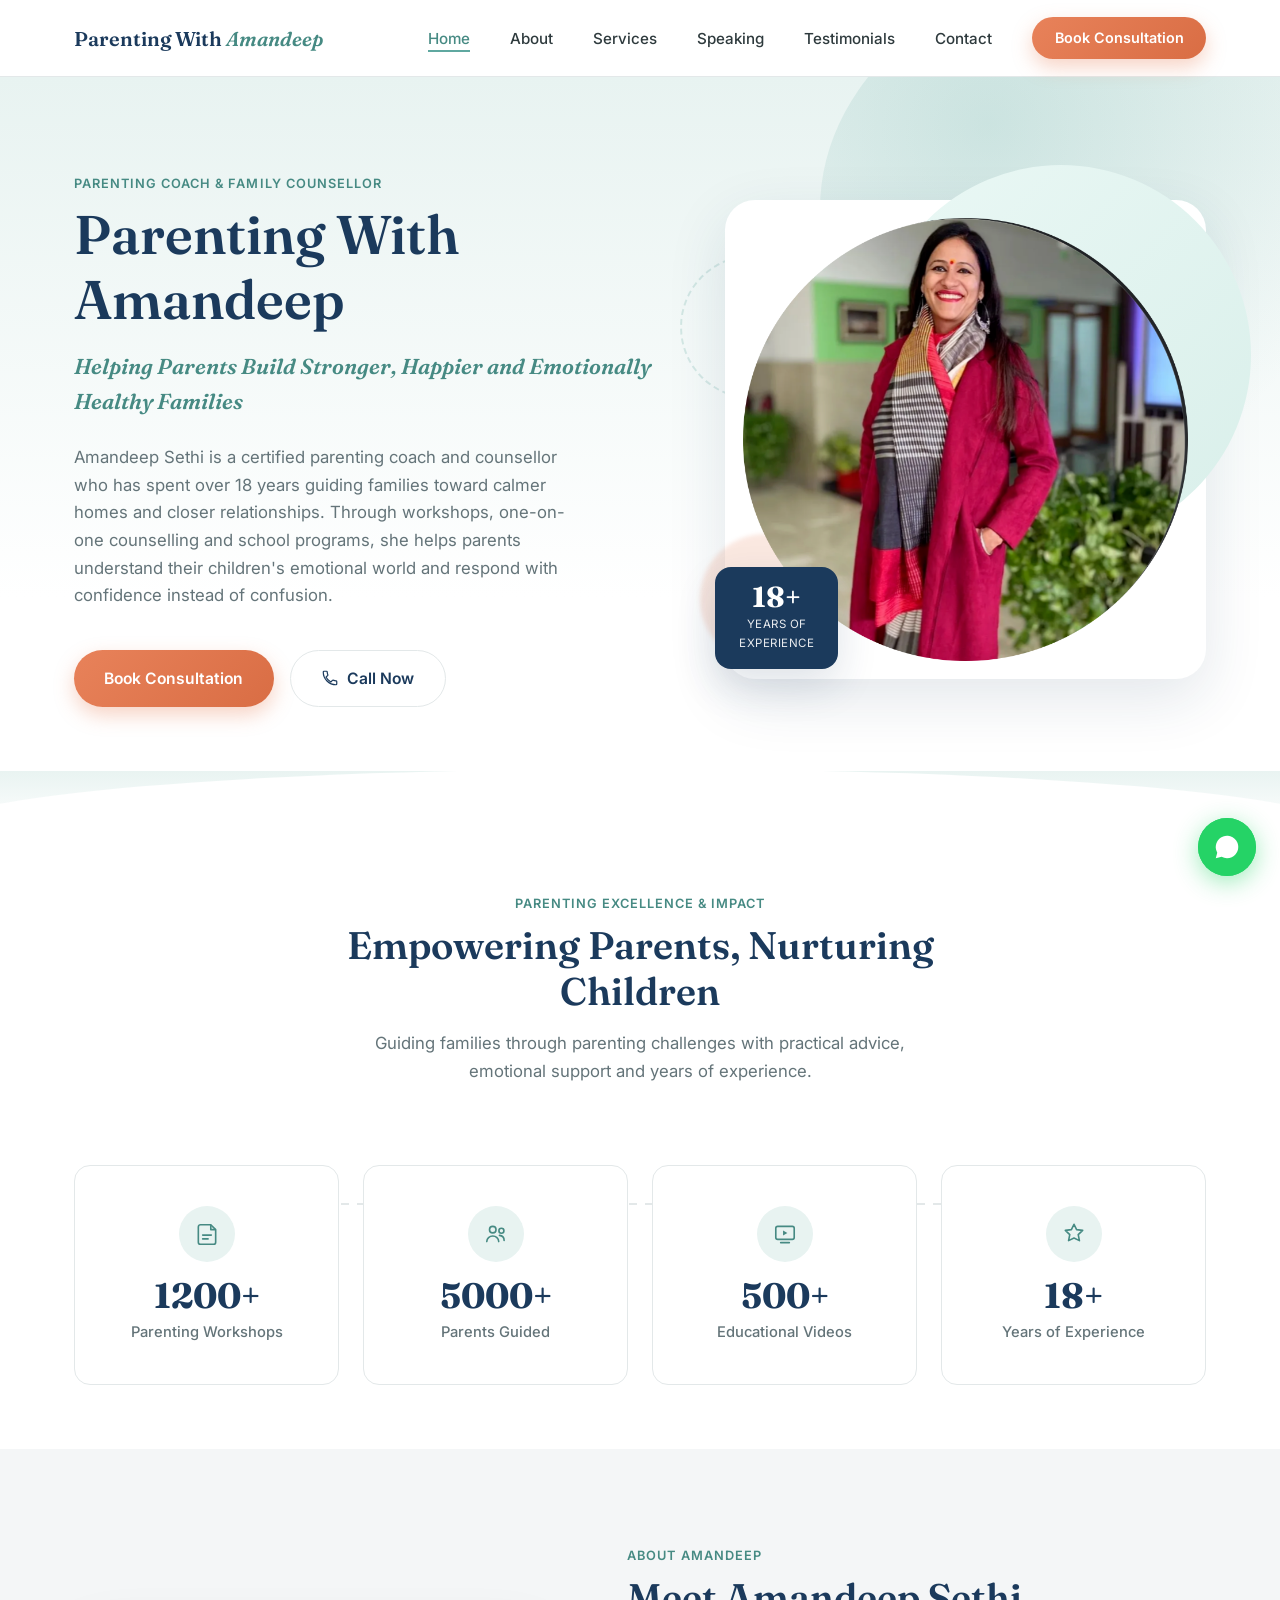
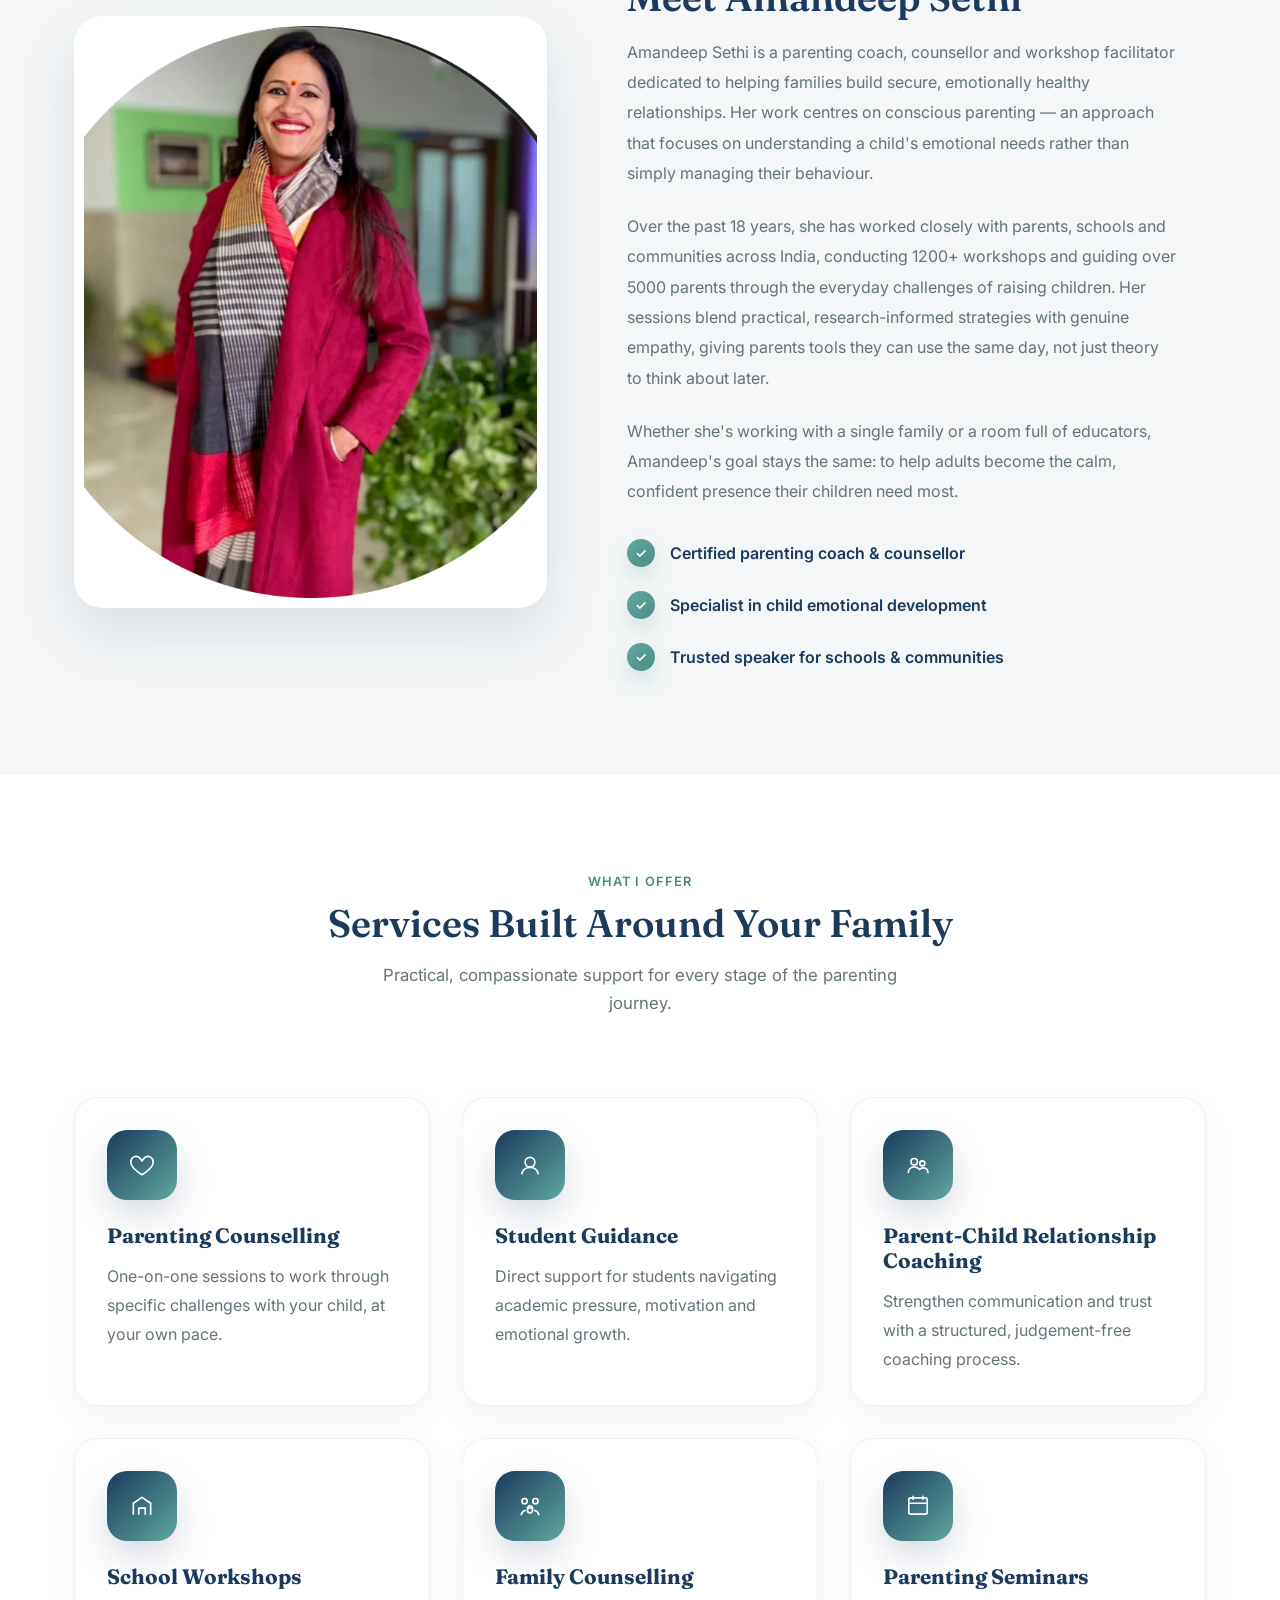
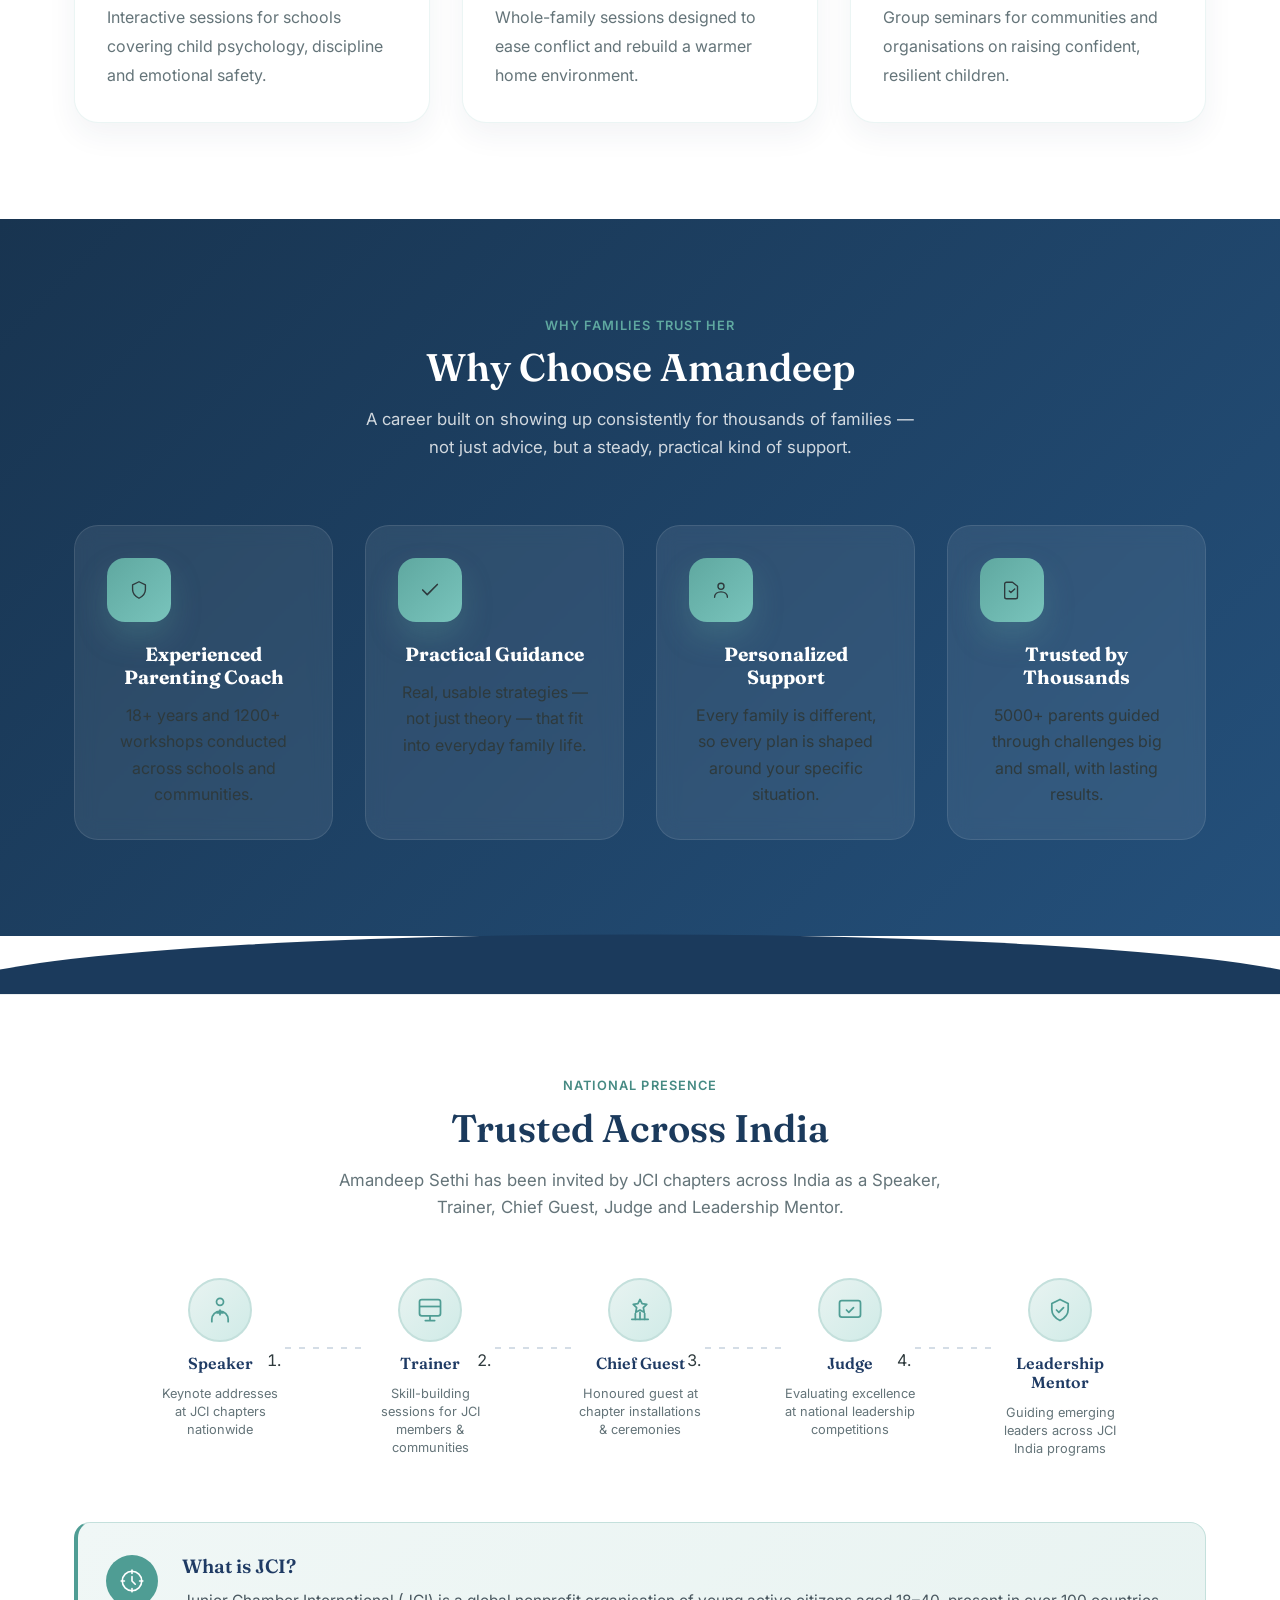
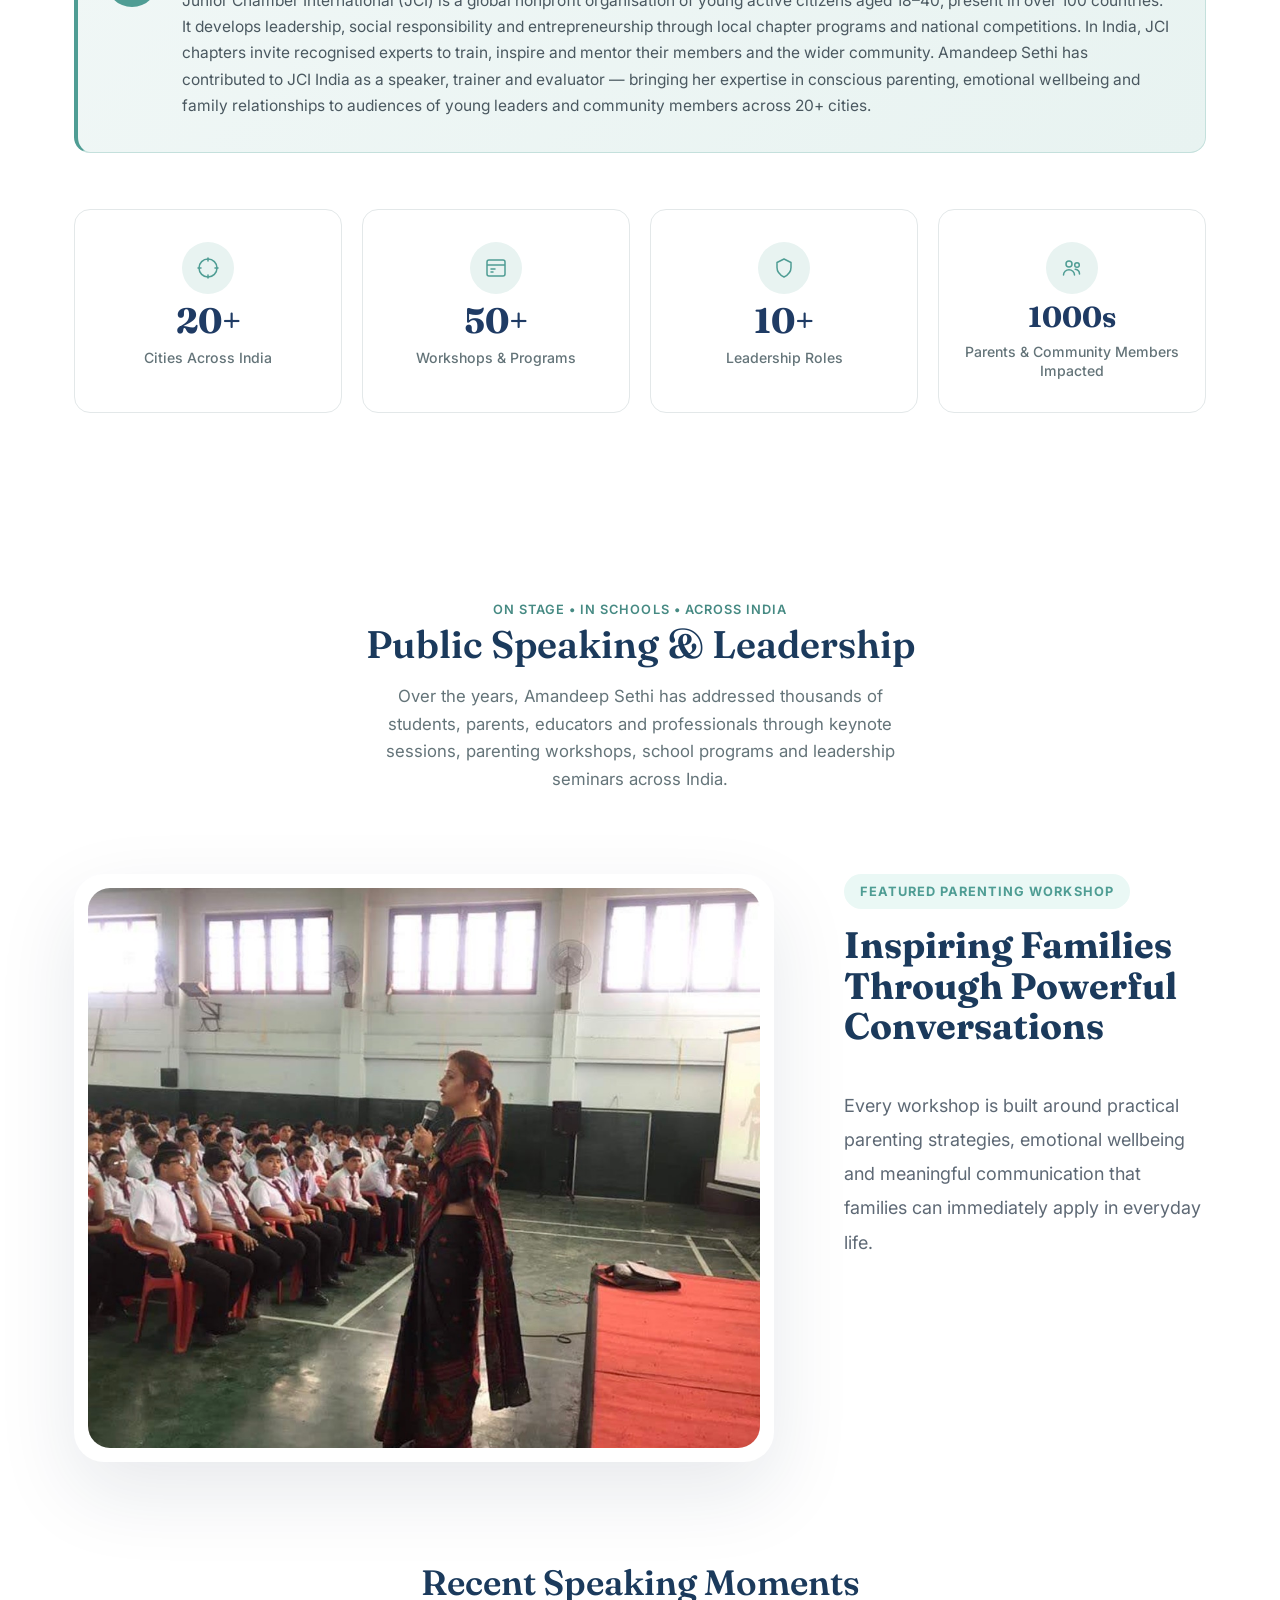
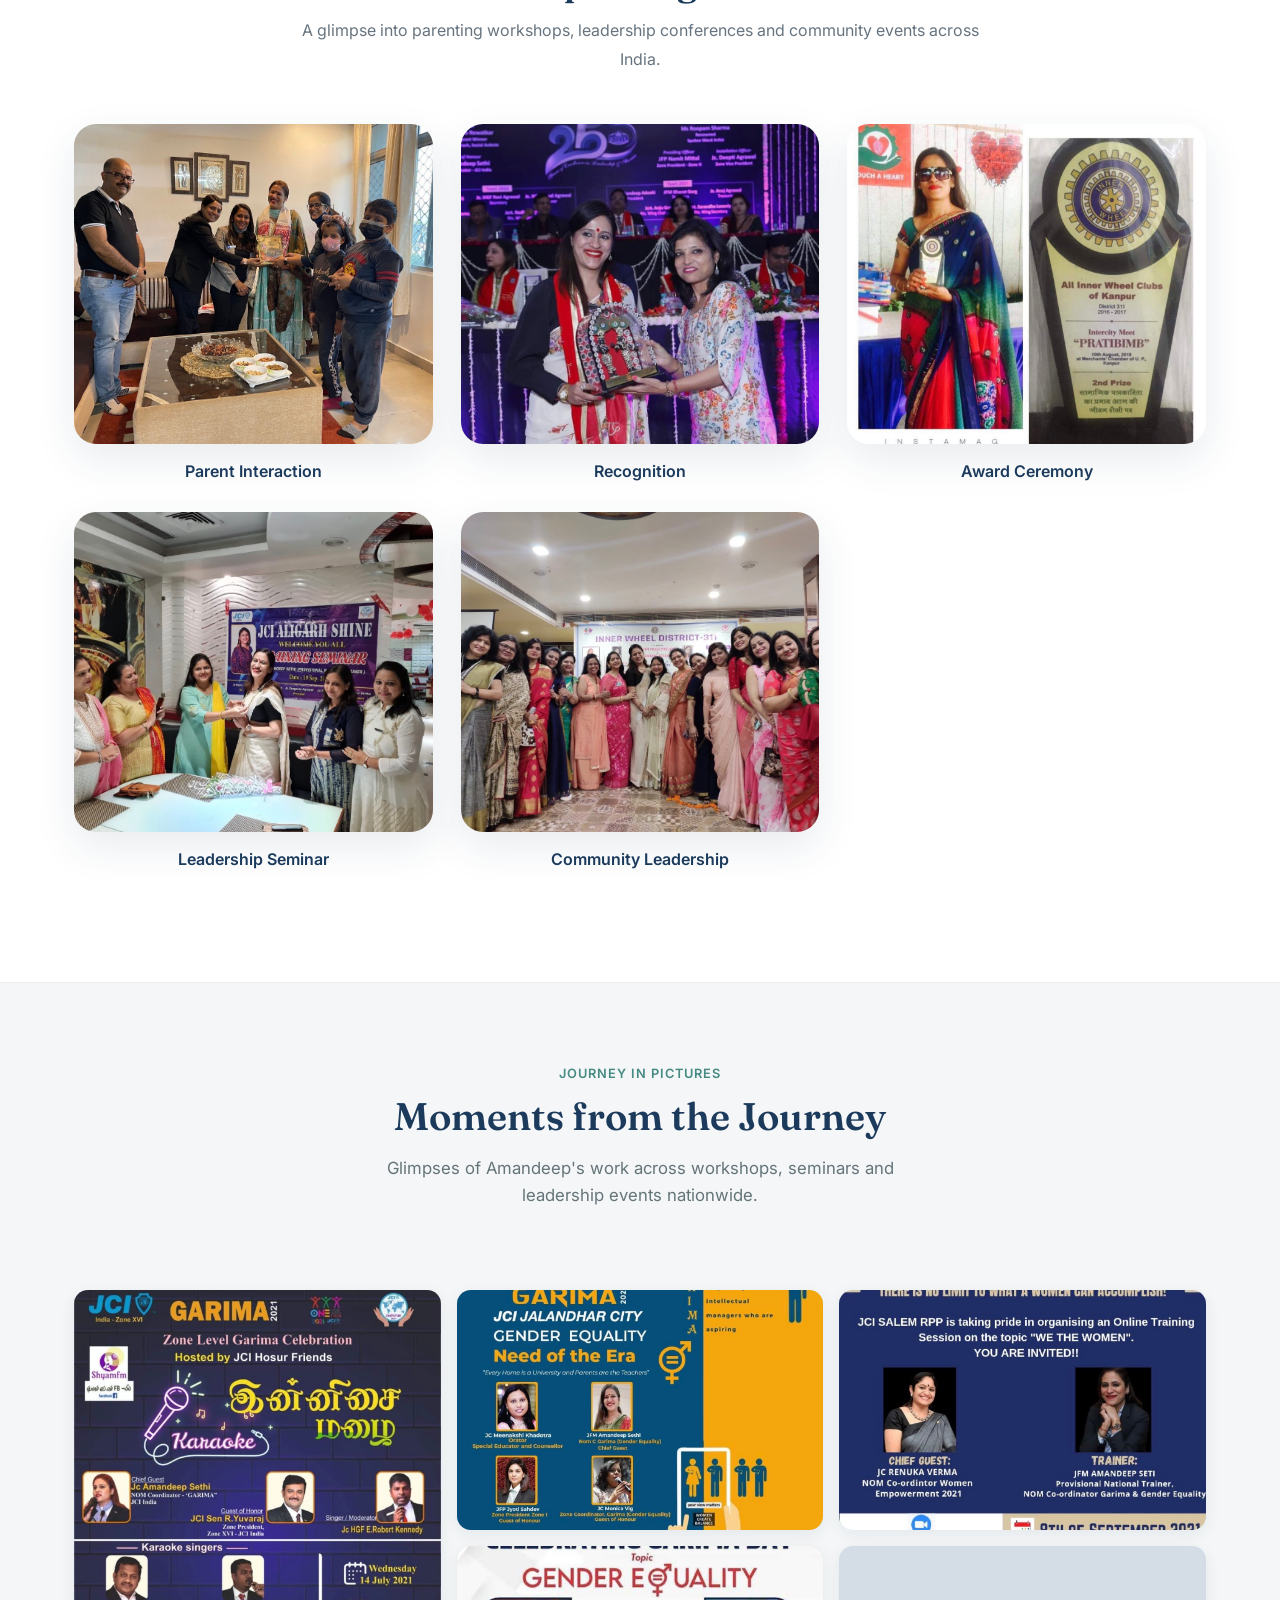
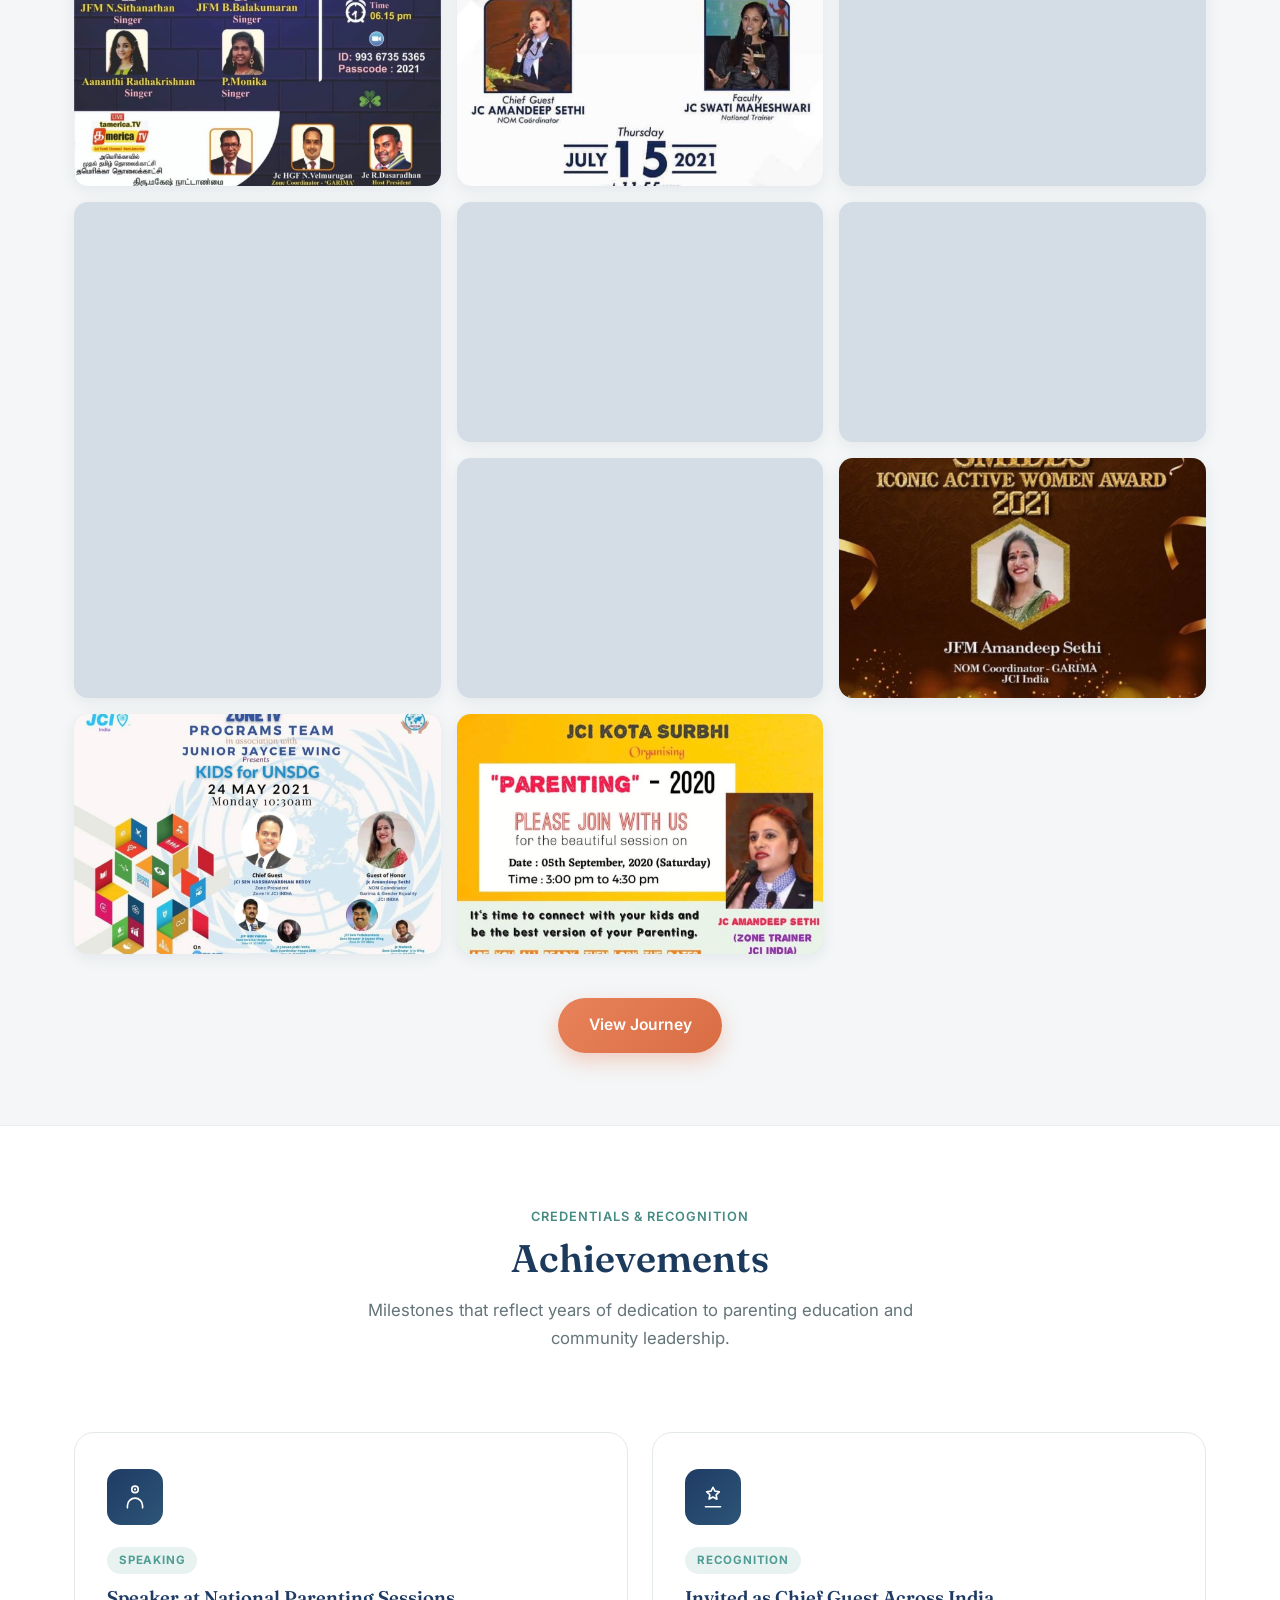
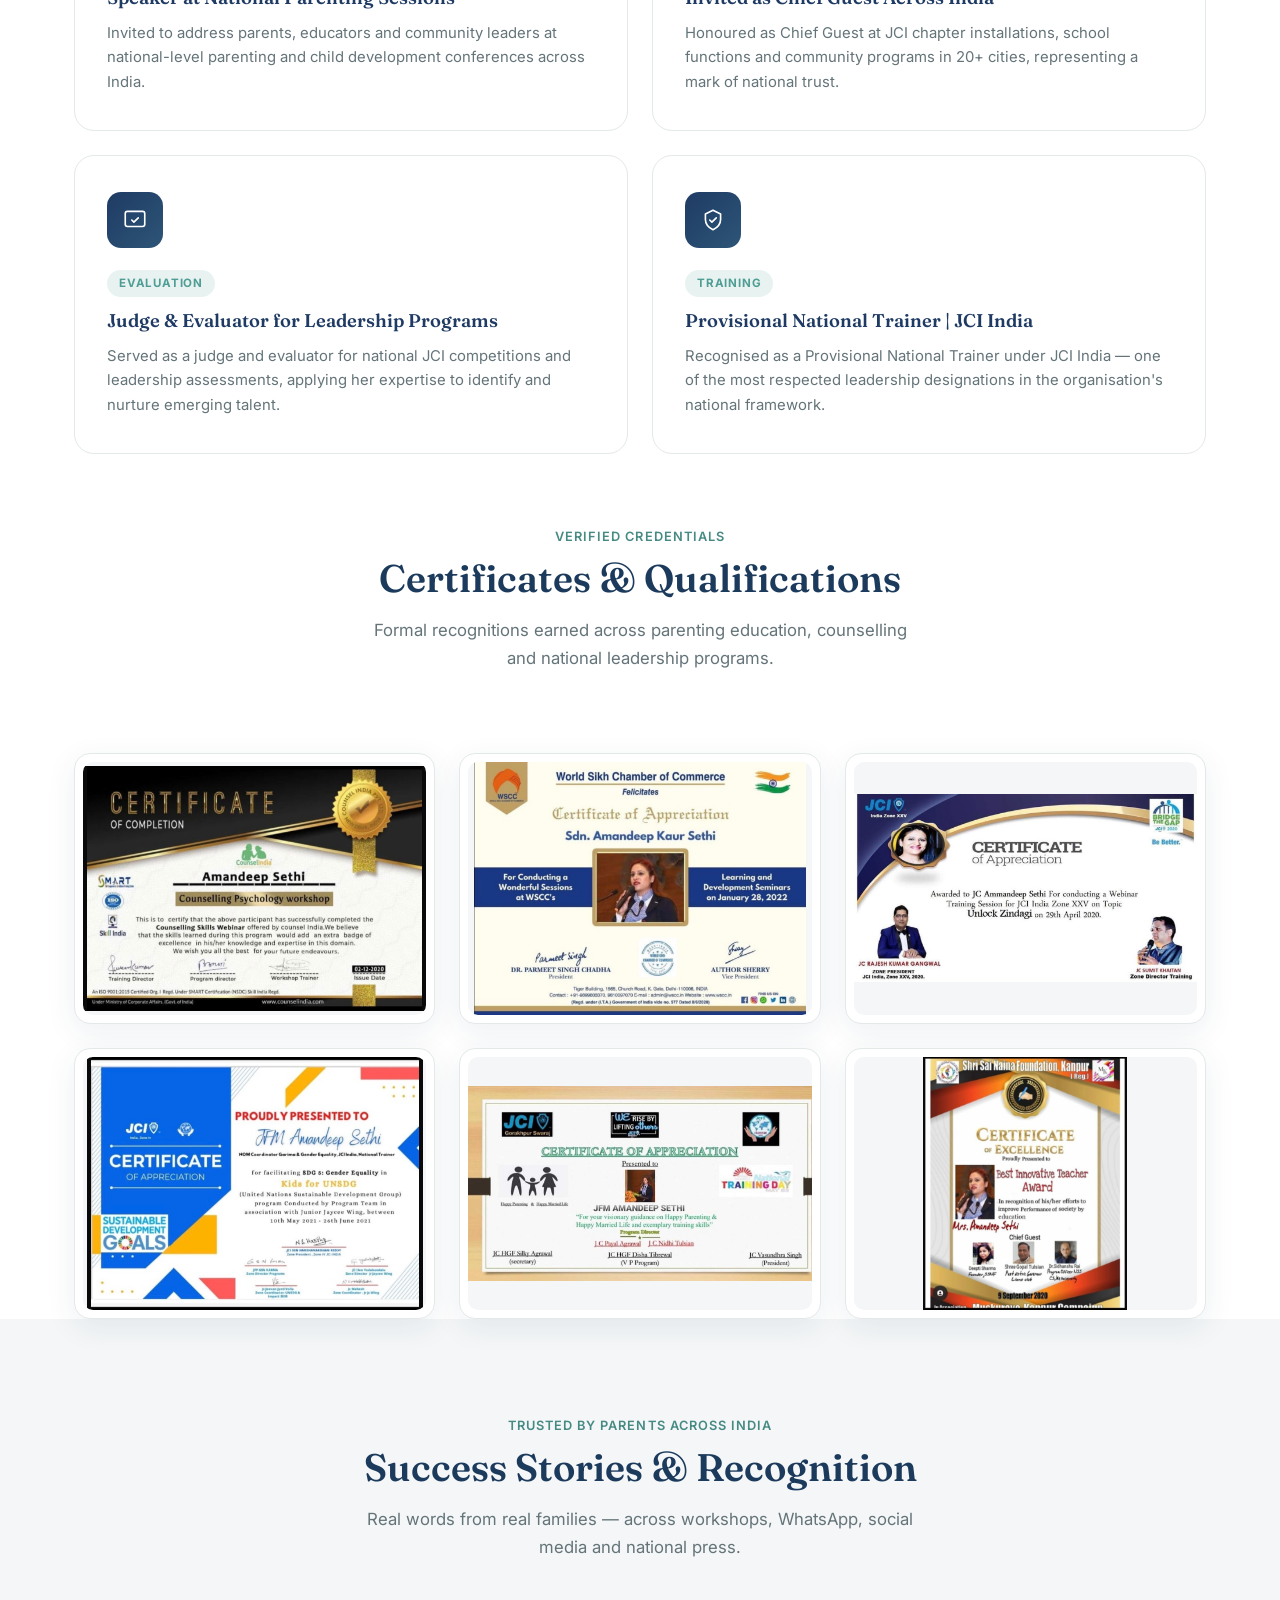
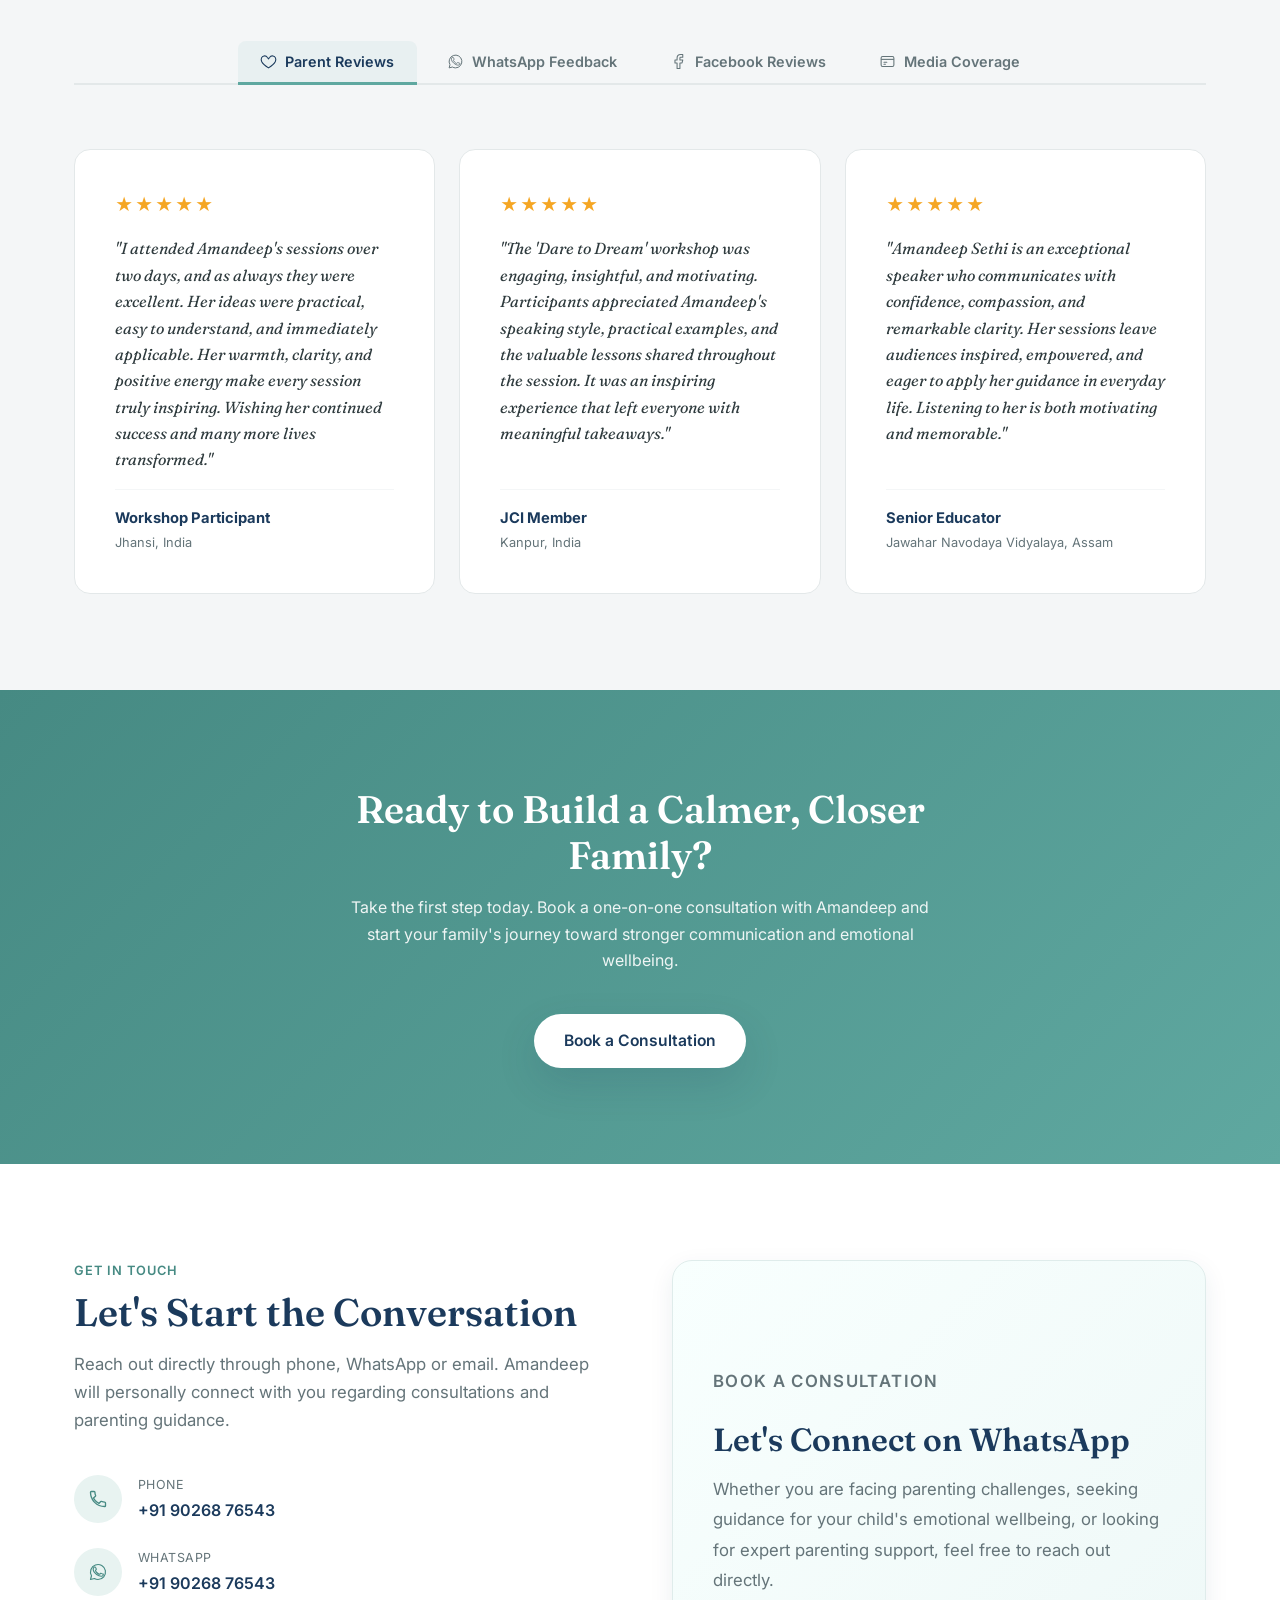
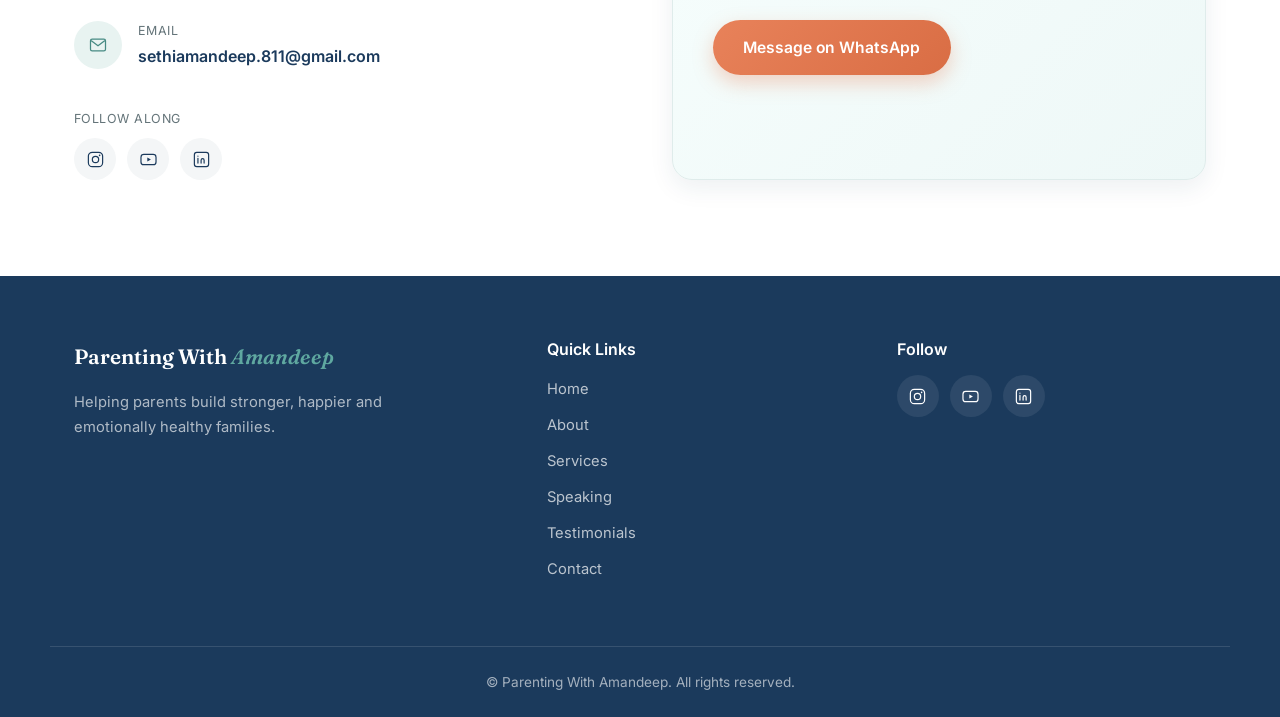
==== commit dcf3b618: "Updated website with design improvements" ====
--- a/indexdummy.html
+++ b/indexdummy.html
@@ -94,7 +94,7 @@
             <a href="#contact" class="btn btn--primary">
               Book Consultation
             </a>
-            <a href="tel:+910000000000" class="btn btn--outline">
+            <a href="tel:+919026876543" class="btn btn--outline">
               <svg class="btn__icon" viewBox="0 0 24 24" fill="none" aria-hidden="true">
                 <path d="M6.6 10.8c1.4 2.8 3.7 5.1 6.5 6.5l2.2-2.2c.3-.3.7-.4 1-.2 1.2.5 2.4.8 3.7.8.6 0 1 .4 1 1V20c0 .6-.4 1-1 1C10.6 21 3 13.4 3 4c0-.6.4-1 1-1h3.3c.6 0 1 .4 1 1 0 1.3.3 2.5.8 3.7.1.4 0 .8-.2 1L6.6 10.8z" stroke="currentColor" stroke-width="1.6" stroke-linecap="round" stroke-linejoin="round"/>
               </svg>
@@ -967,42 +967,43 @@
 
               <article class="review-card">
                 <div class="review-card__stars" aria-label="5 out of 5 stars">★★★★★</div>
+
                 <blockquote class="review-card__text">
-                  "Placeholder review — replace with your real parent feedback. This parent found
-                  Amandeep's guidance completely transformed how they communicate with their child
-                  at home."
+                  "I attended Amandeep's sessions over two days, and as always they were excellent. Her ideas were practical, easy to understand, and immediately applicable. Her warmth, clarity, and positive energy make every session truly inspiring. Wishing her continued success and many more lives transformed."
                 </blockquote>
+
                 <footer class="review-card__author">
-                  <span class="review-card__name">Parent Name Here</span>
-                  <span class="review-card__location">City, India</span>
+                  <span class="review-card__name">Workshop Participant</span>
+                  <span class="review-card__location">Jhansi, India</span>
                 </footer>
               </article>
 
               <article class="review-card">
                 <div class="review-card__stars" aria-label="5 out of 5 stars">★★★★★</div>
+
                 <blockquote class="review-card__text">
-                  "Placeholder review — replace with your real parent feedback. After attending
-                  the workshop, this parent felt equipped with tools they could use immediately
-                  with their children."
+                  "The 'Dare to Dream' workshop was engaging, insightful, and motivating. Participants appreciated Amandeep's speaking style, practical examples, and the valuable lessons shared throughout the session. It was an inspiring experience that left everyone with meaningful takeaways."
                 </blockquote>
+
                 <footer class="review-card__author">
-                  <span class="review-card__name">Parent Name Here</span>
-                  <span class="review-card__location">City, India</span>
+                  <span class="review-card__name">JCI Member</span>
+                  <span class="review-card__location">Kanpur, India</span>
                 </footer>
               </article>
 
               <article class="review-card">
                 <div class="review-card__stars" aria-label="5 out of 5 stars">★★★★★</div>
+
                 <blockquote class="review-card__text">
-                  "Placeholder review — replace with your real parent feedback. This parent
-                  described the counselling experience as warm, practical and genuinely life-changing
-                  for their whole family."
+                  "Amandeep Sethi is an exceptional speaker who communicates with confidence, compassion, and remarkable clarity. Her sessions leave audiences inspired, empowered, and eager to apply her guidance in everyday life. Listening to her is both motivating and memorable."
                 </blockquote>
+
                 <footer class="review-card__author">
-                  <span class="review-card__name">Parent Name Here</span>
-                  <span class="review-card__location">City, India</span>
+                  <span class="review-card__name">Senior Educator</span>
+                  <span class="review-card__location">Jawahar Navodaya Vidyalaya, Assam</span>
                 </footer>
               </article>
+
 
             </div>
           </div>
--- a/mobile-fix.css
+++ b/mobile-fix.css
@@ -82,6 +82,171 @@
    Text left, image right. Badge tucked into image frame.
    Below 440px stack once, tastefully.
 ---------------------------------------------------------------- */
+/* ================================================================
+   HERO — COMPLETE MOBILE RESET
+   Paste this at the very TOP of your mobile-fix.css,
+   before any other hero rules
+================================================================ */
+
+/* 1. Kill the blob — it's creating the huge teal circle behind everything */
+.hero__blob {
+  display: none !important;
+}
+
+/* 2. Kill any decorative pseudo-elements on the image frame */
+.hero__image-frame::before,
+.hero__image-frame::after,
+.hero__media::before,
+.hero__media::after {
+  display: none !important;
+}
+
+/* 3. Reset the section itself */
+.hero {
+  padding: 2rem 0 2.5rem !important;
+  overflow: hidden !important;
+  background: linear-gradient(180deg, var(--color-teal-light) 0%, var(--color-white) 100%) !important;
+}
+
+/* 4. Force single column stacked layout — no grid, no float, no absolute */
+.hero__inner {
+  display: flex !important;
+  flex-direction: column !important;
+  align-items: center !important;
+  justify-content: flex-start !important;
+  text-align: center !important;
+  gap: 1.5rem !important;
+  grid-template-columns: unset !important;
+  position: static !important;
+  width: 100% !important;
+}
+
+/* 5. Image FIRST */
+.hero__media {
+  order: 1 !important;
+  display: flex !important;
+  flex-direction: column !important;
+  align-items: center !important;
+  gap: 0.75rem !important;
+  width: 100% !important;
+  position: static !important;
+}
+
+/* 6. Text SECOND */
+.hero__content {
+  order: 2 !important;
+  width: 100% !important;
+  position: static !important;
+}
+
+/* 7. Clean circular portrait — no decorators, no overflow */
+.hero__image-frame {
+  position: relative !important;
+  width: 180px !important;
+  height: 180px !important;
+  max-width: 180px !important;
+  aspect-ratio: 1 / 1 !important;
+  border-radius: 50% !important;
+  overflow: hidden !important;
+  border: 4px solid var(--color-white) !important;
+  box-shadow: 0 8px 32px rgba(27, 58, 92, 0.15) !important;
+  margin: 0 auto !important;
+  flex-shrink: 0 !important;
+}
+
+.hero__image {
+  width: 100% !important;
+  height: 100% !important;
+  object-fit: cover !important;
+  object-position: center top !important;
+  animation: none !important;
+  transform: none !important;
+}
+
+/* 8. Badge as pill BELOW image — never absolute positioned */
+.hero__badge {
+  position: static !important;
+  inset: unset !important;
+  top: unset !important;
+  left: unset !important;
+  bottom: unset !important;
+  right: unset !important;
+  transform: none !important;
+  display: inline-flex !important;
+  flex-direction: row !important;
+  align-items: center !important;
+  justify-content: center !important;
+  gap: 0.5rem !important;
+  padding: 0.55rem 1.2rem !important;
+  border-radius: 50px !important;
+  background: var(--color-blue) !important;
+  color: var(--color-white) !important;
+  margin: 0 auto !important;
+  width: fit-content !important;
+  min-width: unset !important;
+  box-shadow: 0 4px 16px rgba(27, 58, 92, 0.2) !important;
+}
+
+.hero__badge-number {
+  font-size: 1.4rem !important;
+  font-weight: 700 !important;
+  line-height: 1 !important;
+}
+
+.hero__badge-label {
+  font-size: 0.64rem !important;
+  text-align: left !important;
+  line-height: 1.3 !important;
+  text-transform: uppercase !important;
+  letter-spacing: 0.04em !important;
+  opacity: 0.9 !important;
+}
+
+/* 9. Typography */
+.hero__title {
+  font-size: 1.9rem !important;
+  line-height: 1.18 !important;
+  margin-bottom: 0.5rem !important;
+  color: var(--color-blue) !important;
+}
+
+.hero__subtitle {
+  font-size: 1rem !important;
+  line-height: 1.45 !important;
+  margin-bottom: 0.75rem !important;
+}
+
+.hero__text {
+  font-size: 0.92rem !important;
+  line-height: 1.72 !important;
+  margin-bottom: 1.25rem !important;
+  text-align: left !important;
+  /* Show full text — no clamp */
+  display: block !important;
+  overflow: visible !important;
+  -webkit-line-clamp: unset !important;
+  max-width: 100% !important;
+}
+
+/* 10. Buttons — side by side, centred */
+.hero__actions {
+  display: flex !important;
+  flex-direction: row !important;
+  justify-content: center !important;
+  align-items: center !important;
+  flex-wrap: wrap !important;
+  gap: 0.65rem !important;
+  width: 100% !important;
+}
+
+.hero__actions .btn {
+  flex: 0 1 auto !important;
+  font-size: 0.9rem !important;
+  padding: 0.75rem 1.35rem !important;
+  white-space: nowrap !important;
+  max-width: none !important;
+  width: auto !important;
+}
 /* Complete hero mobile overhaul */
 .hero {
   padding: 3.5rem 0 2.5rem !important;
--- a/mobile-fix.css
+++ b/mobile-fix.css
@@ -82,6 +82,171 @@
    Text left, image right. Badge tucked into image frame.
    Below 440px stack once, tastefully.
 ---------------------------------------------------------------- */
+/* ================================================================
+   HERO — COMPLETE MOBILE RESET
+   Paste this at the very TOP of your mobile-fix.css,
+   before any other hero rules
+================================================================ */
+
+/* 1. Kill the blob — it's creating the huge teal circle behind everything */
+.hero__blob {
+  display: none !important;
+}
+
+/* 2. Kill any decorative pseudo-elements on the image frame */
+.hero__image-frame::before,
+.hero__image-frame::after,
+.hero__media::before,
+.hero__media::after {
+  display: none !important;
+}
+
+/* 3. Reset the section itself */
+.hero {
+  padding: 2rem 0 2.5rem !important;
+  overflow: hidden !important;
+  background: linear-gradient(180deg, var(--color-teal-light) 0%, var(--color-white) 100%) !important;
+}
+
+/* 4. Force single column stacked layout — no grid, no float, no absolute */
+.hero__inner {
+  display: flex !important;
+  flex-direction: column !important;
+  align-items: center !important;
+  justify-content: flex-start !important;
+  text-align: center !important;
+  gap: 1.5rem !important;
+  grid-template-columns: unset !important;
+  position: static !important;
+  width: 100% !important;
+}
+
+/* 5. Image FIRST */
+.hero__media {
+  order: 1 !important;
+  display: flex !important;
+  flex-direction: column !important;
+  align-items: center !important;
+  gap: 0.75rem !important;
+  width: 100% !important;
+  position: static !important;
+}
+
+/* 6. Text SECOND */
+.hero__content {
+  order: 2 !important;
+  width: 100% !important;
+  position: static !important;
+}
+
+/* 7. Clean circular portrait — no decorators, no overflow */
+.hero__image-frame {
+  position: relative !important;
+  width: 180px !important;
+  height: 180px !important;
+  max-width: 180px !important;
+  aspect-ratio: 1 / 1 !important;
+  border-radius: 50% !important;
+  overflow: hidden !important;
+  border: 4px solid var(--color-white) !important;
+  box-shadow: 0 8px 32px rgba(27, 58, 92, 0.15) !important;
+  margin: 0 auto !important;
+  flex-shrink: 0 !important;
+}
+
+.hero__image {
+  width: 100% !important;
+  height: 100% !important;
+  object-fit: cover !important;
+  object-position: center top !important;
+  animation: none !important;
+  transform: none !important;
+}
+
+/* 8. Badge as pill BELOW image — never absolute positioned */
+.hero__badge {
+  position: static !important;
+  inset: unset !important;
+  top: unset !important;
+  left: unset !important;
+  bottom: unset !important;
+  right: unset !important;
+  transform: none !important;
+  display: inline-flex !important;
+  flex-direction: row !important;
+  align-items: center !important;
+  justify-content: center !important;
+  gap: 0.5rem !important;
+  padding: 0.55rem 1.2rem !important;
+  border-radius: 50px !important;
+  background: var(--color-blue) !important;
+  color: var(--color-white) !important;
+  margin: 0 auto !important;
+  width: fit-content !important;
+  min-width: unset !important;
+  box-shadow: 0 4px 16px rgba(27, 58, 92, 0.2) !important;
+}
+
+.hero__badge-number {
+  font-size: 1.4rem !important;
+  font-weight: 700 !important;
+  line-height: 1 !important;
+}
+
+.hero__badge-label {
+  font-size: 0.64rem !important;
+  text-align: left !important;
+  line-height: 1.3 !important;
+  text-transform: uppercase !important;
+  letter-spacing: 0.04em !important;
+  opacity: 0.9 !important;
+}
+
+/* 9. Typography */
+.hero__title {
+  font-size: 1.9rem !important;
+  line-height: 1.18 !important;
+  margin-bottom: 0.5rem !important;
+  color: var(--color-blue) !important;
+}
+
+.hero__subtitle {
+  font-size: 1rem !important;
+  line-height: 1.45 !important;
+  margin-bottom: 0.75rem !important;
+}
+
+.hero__text {
+  font-size: 0.92rem !important;
+  line-height: 1.72 !important;
+  margin-bottom: 1.25rem !important;
+  text-align: left !important;
+  /* Show full text — no clamp */
+  display: block !important;
+  overflow: visible !important;
+  -webkit-line-clamp: unset !important;
+  max-width: 100% !important;
+}
+
+/* 10. Buttons — side by side, centred */
+.hero__actions {
+  display: flex !important;
+  flex-direction: row !important;
+  justify-content: center !important;
+  align-items: center !important;
+  flex-wrap: wrap !important;
+  gap: 0.65rem !important;
+  width: 100% !important;
+}
+
+.hero__actions .btn {
+  flex: 0 1 auto !important;
+  font-size: 0.9rem !important;
+  padding: 0.75rem 1.35rem !important;
+  white-space: nowrap !important;
+  max-width: none !important;
+  width: auto !important;
+}
 /* Complete hero mobile overhaul */
 .hero {
   padding: 3.5rem 0 2.5rem !important;
